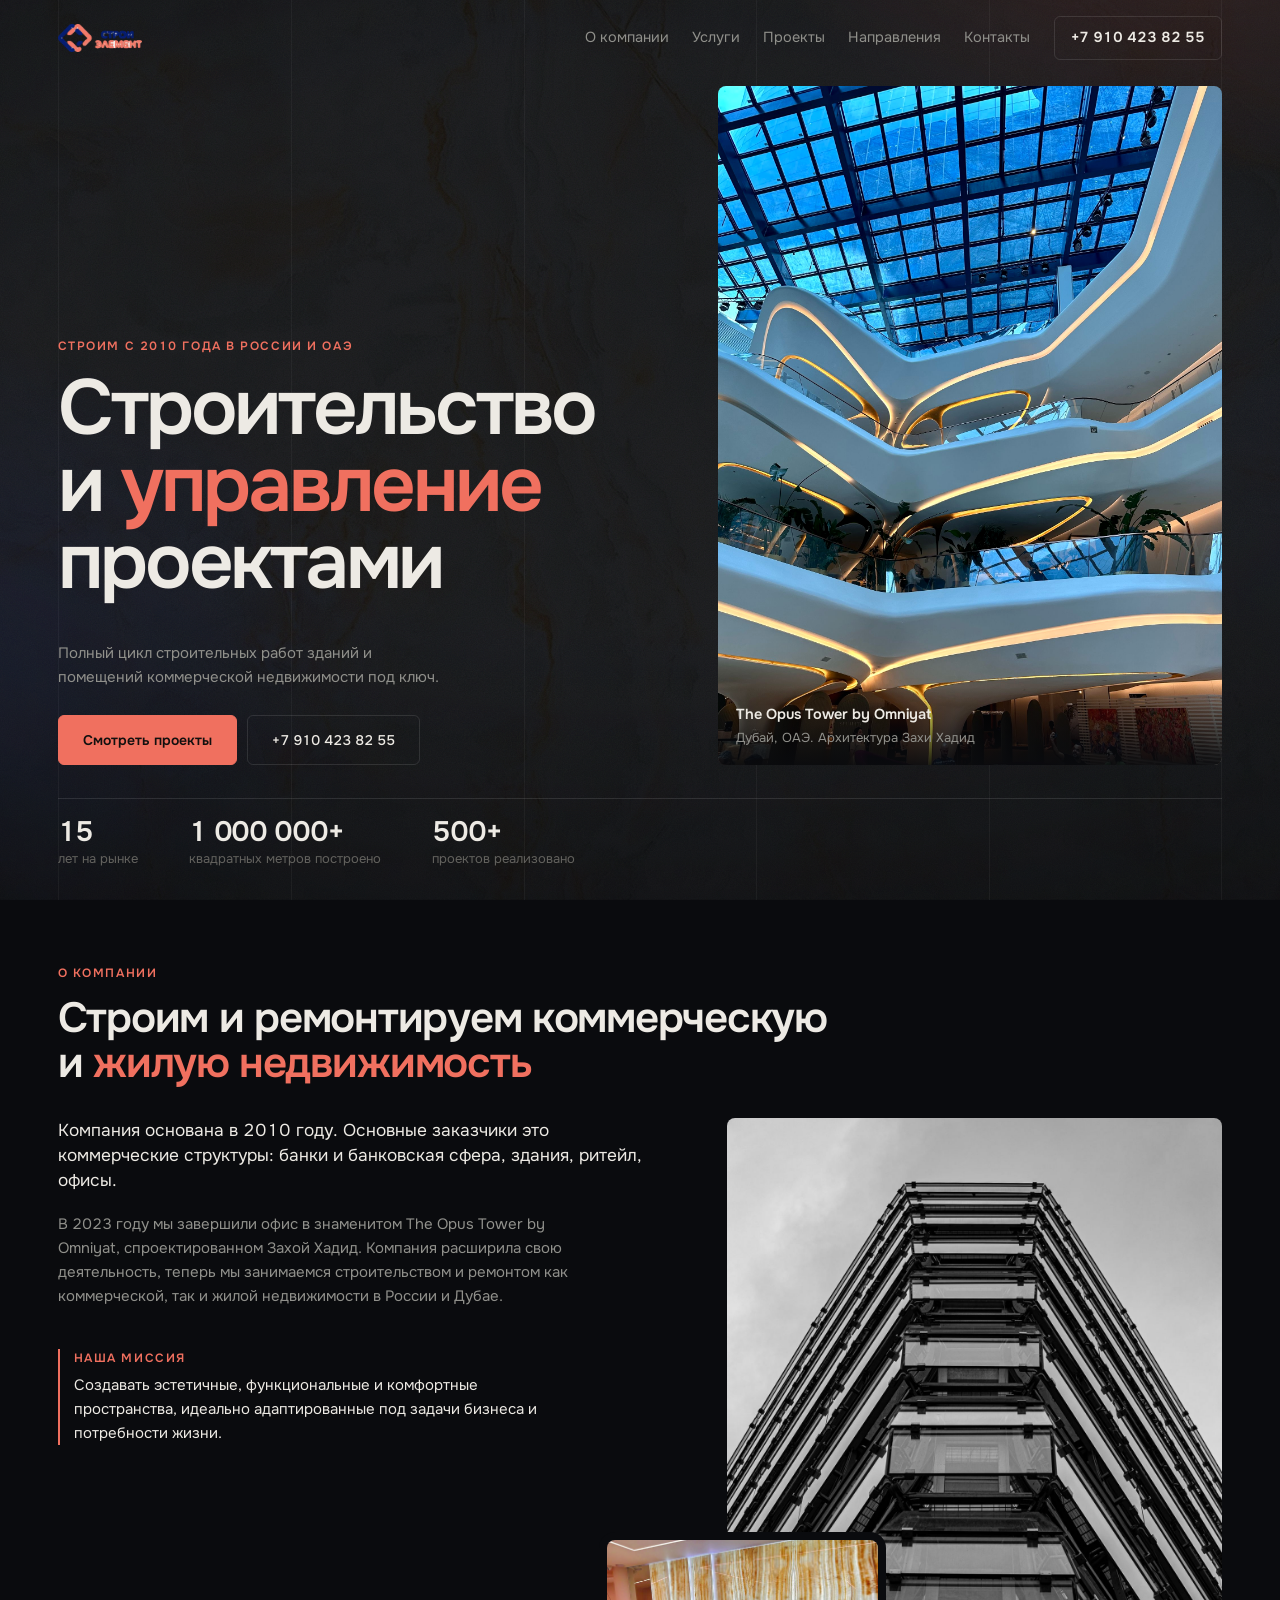
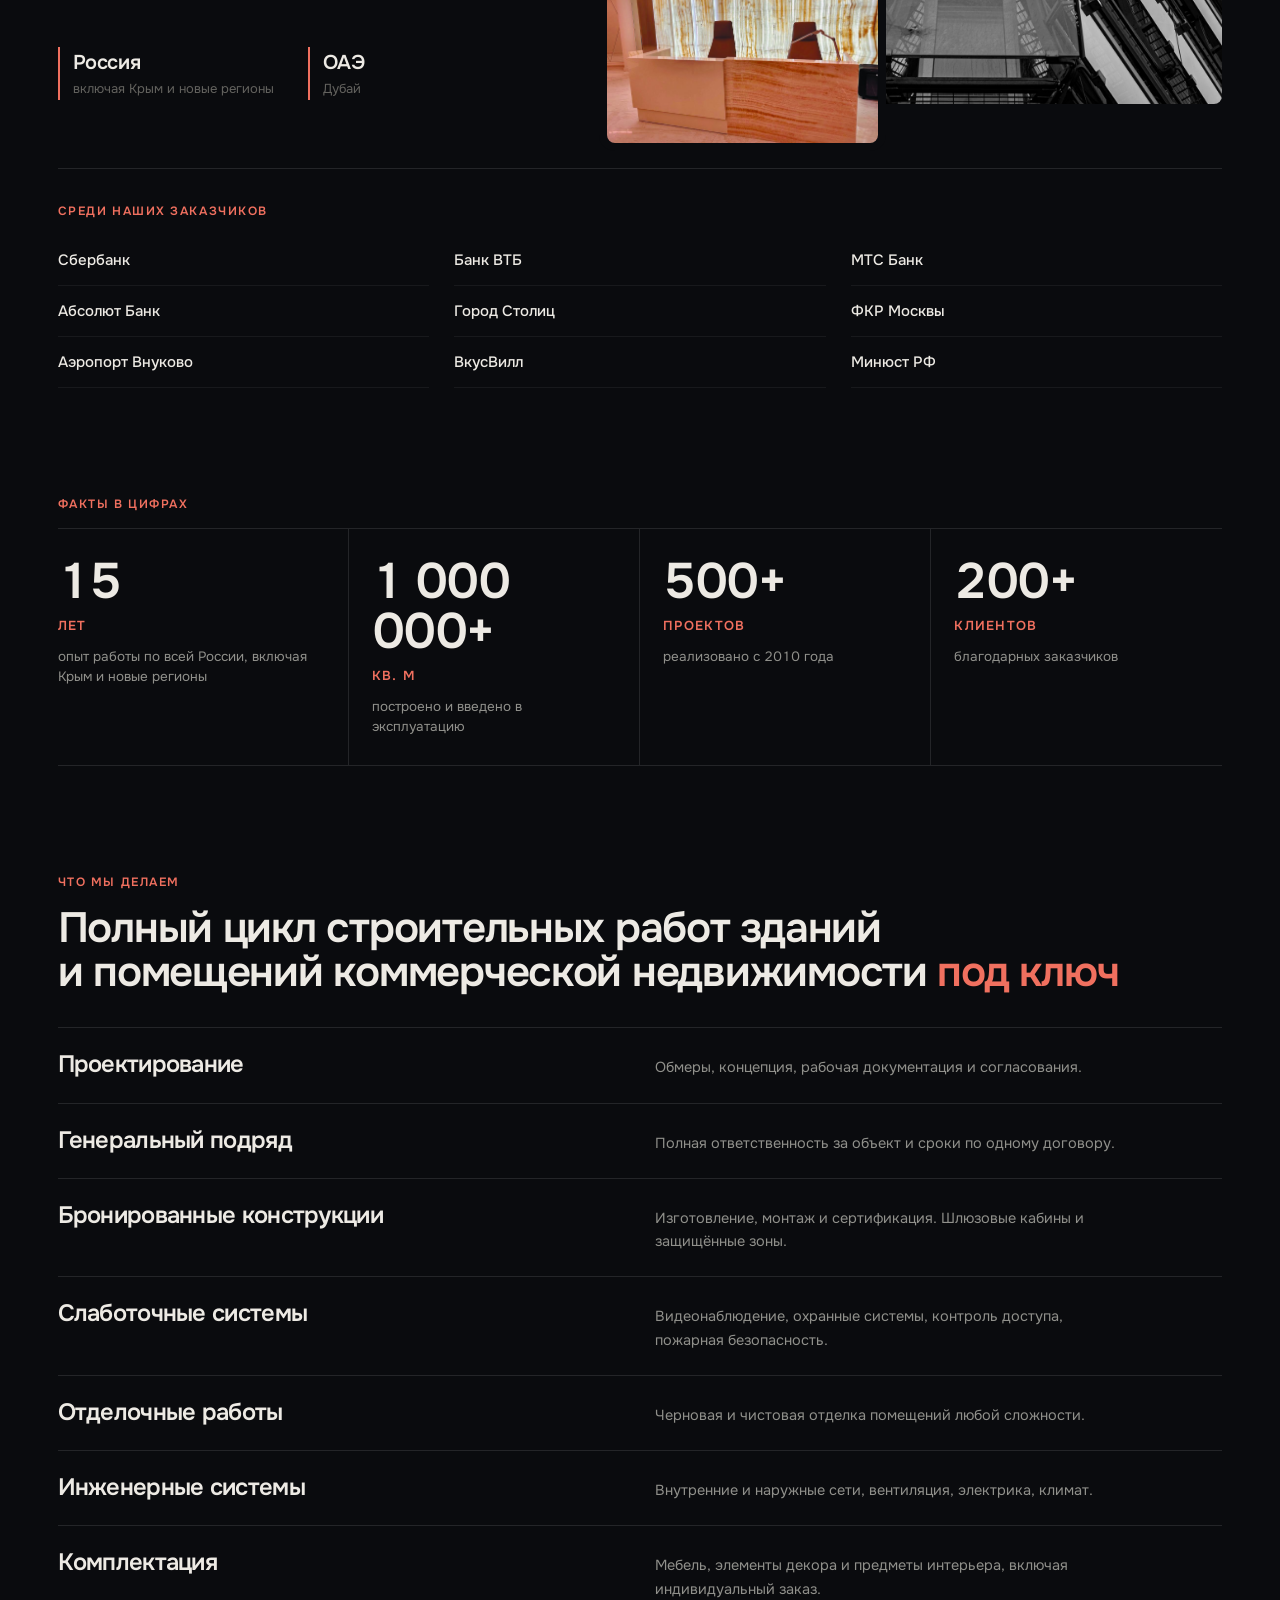
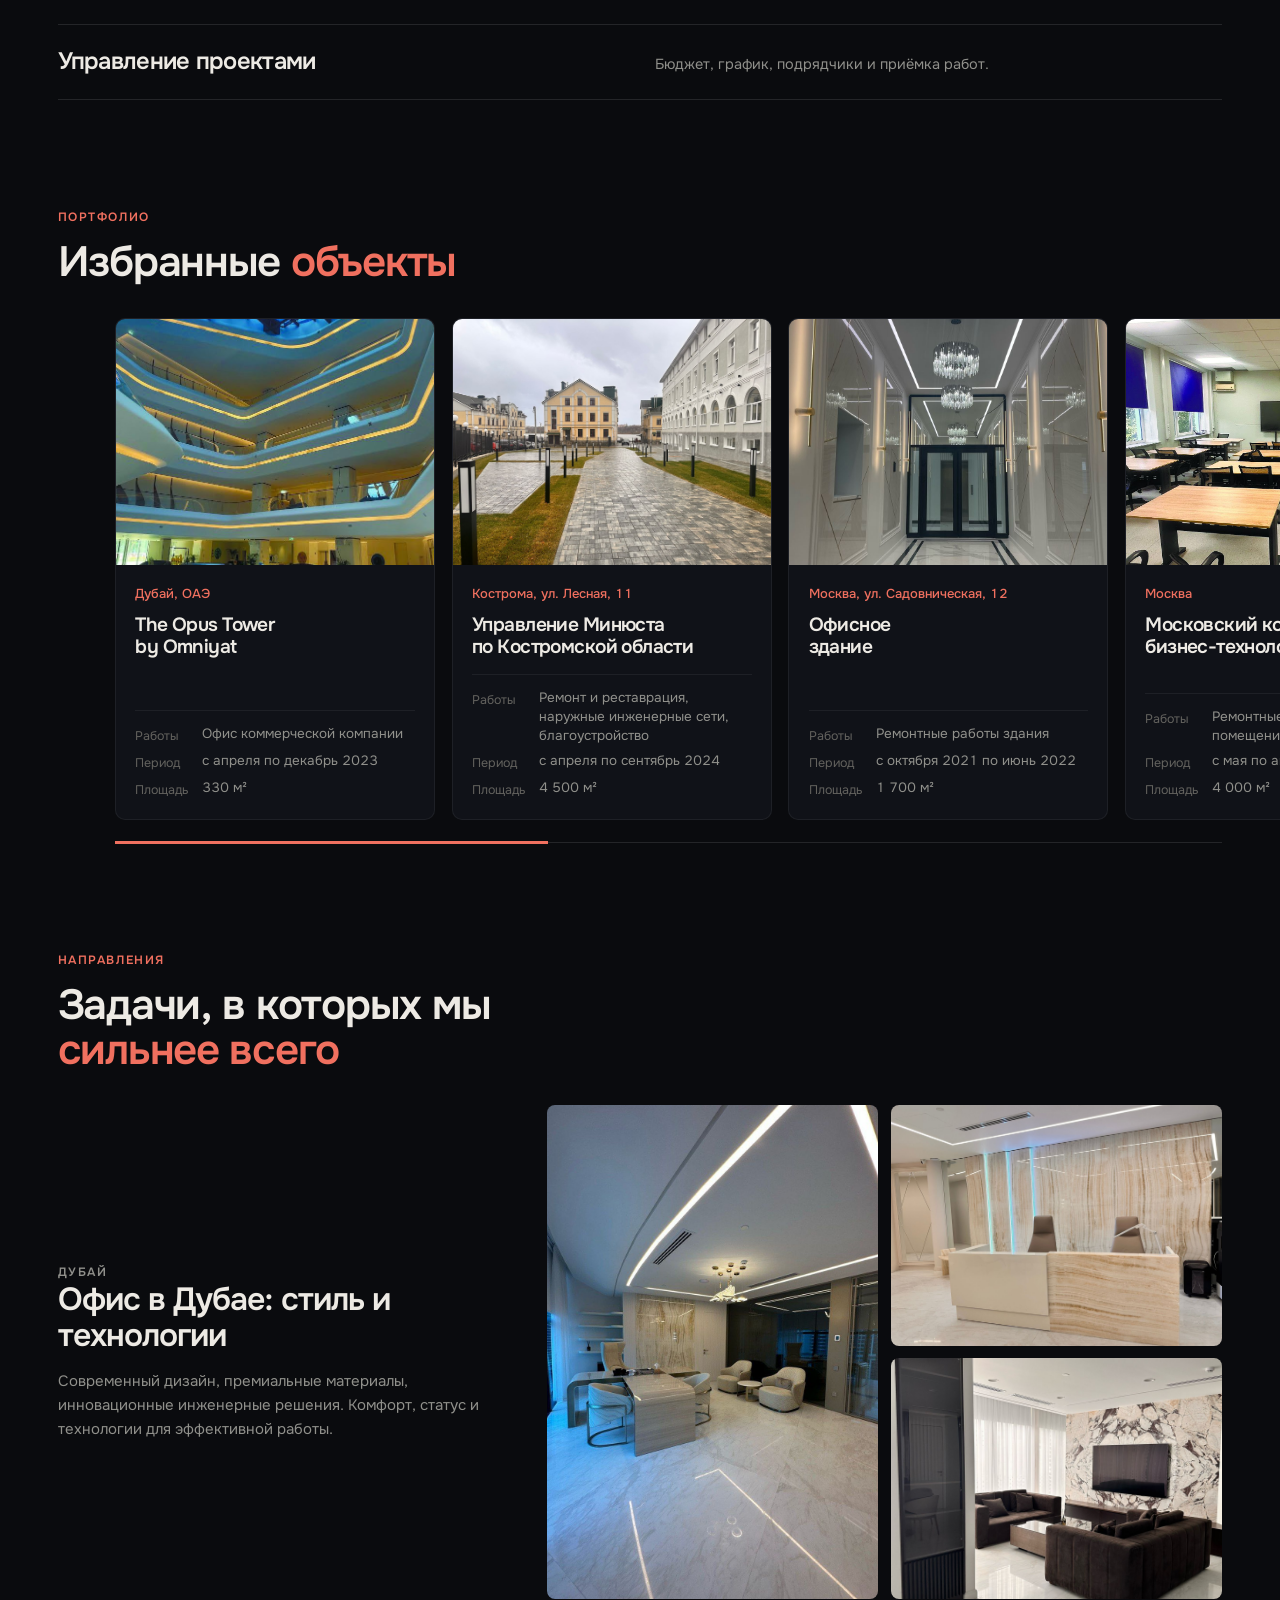
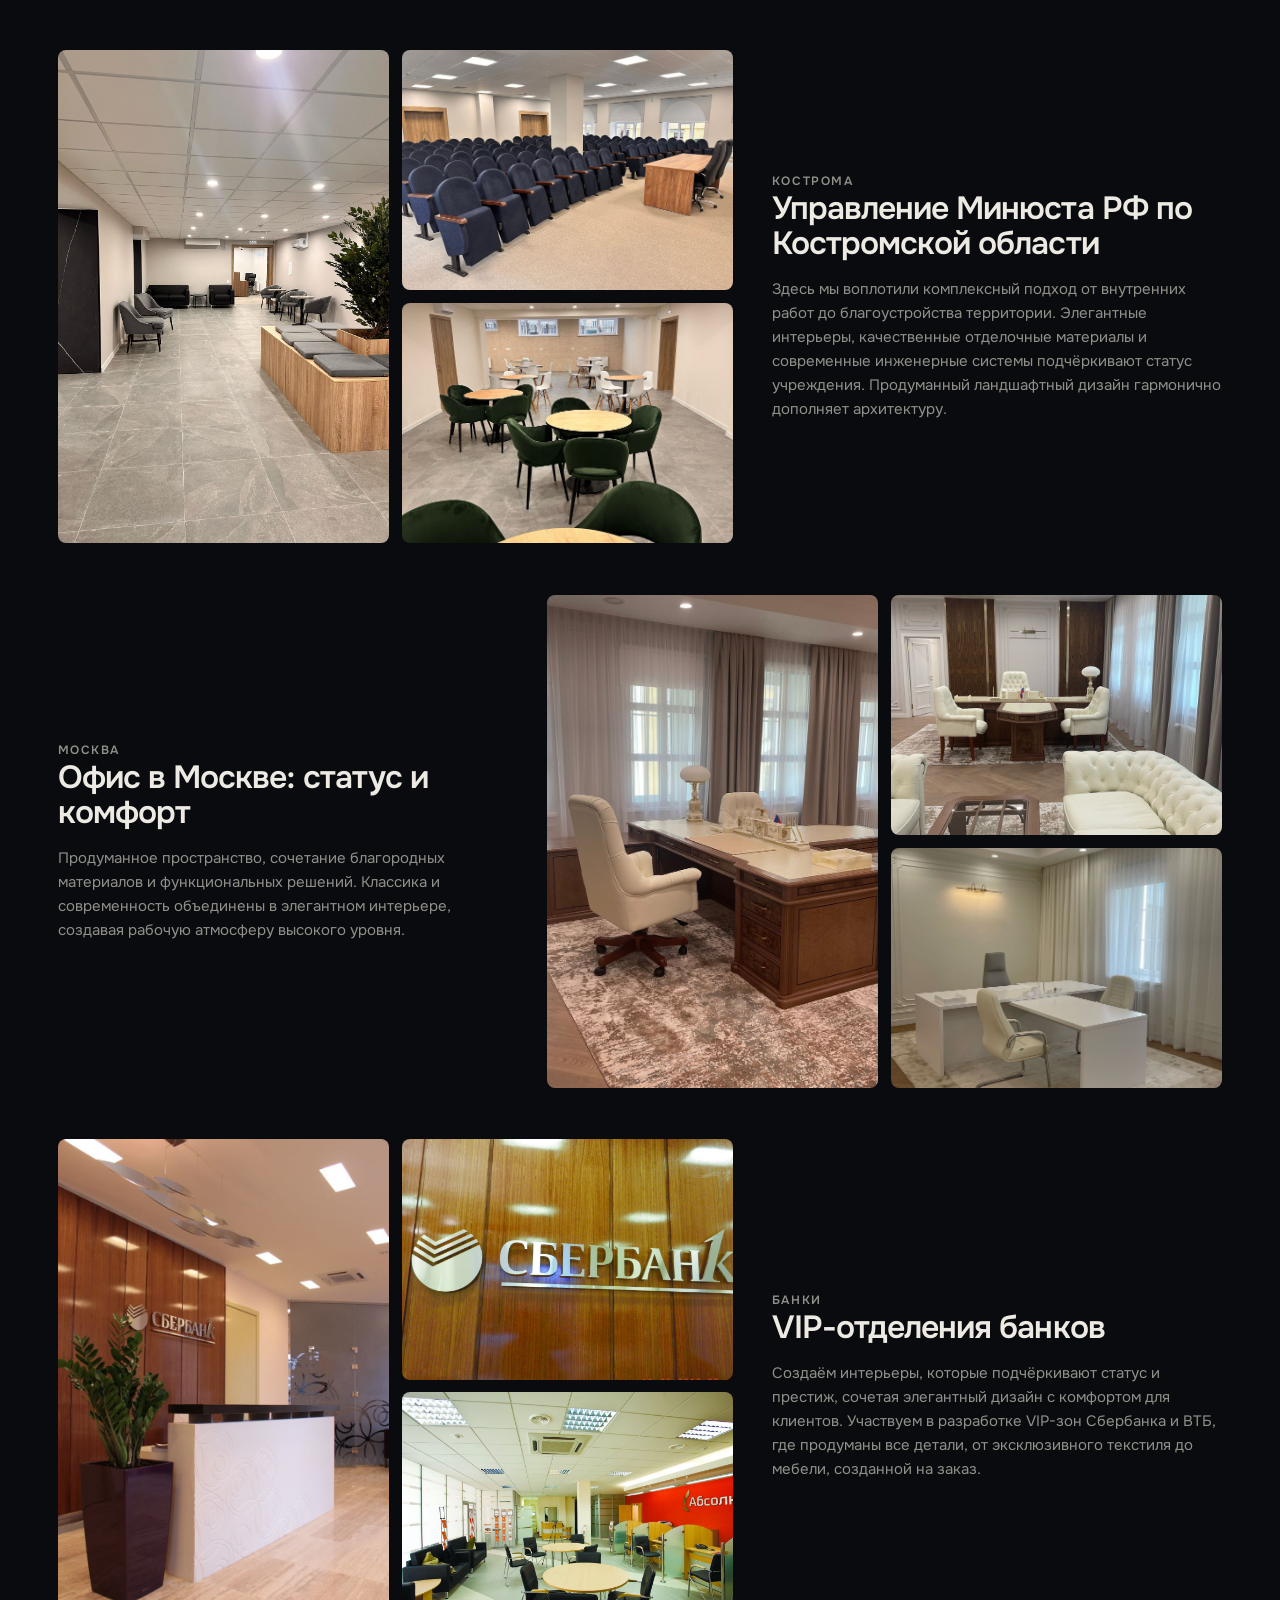
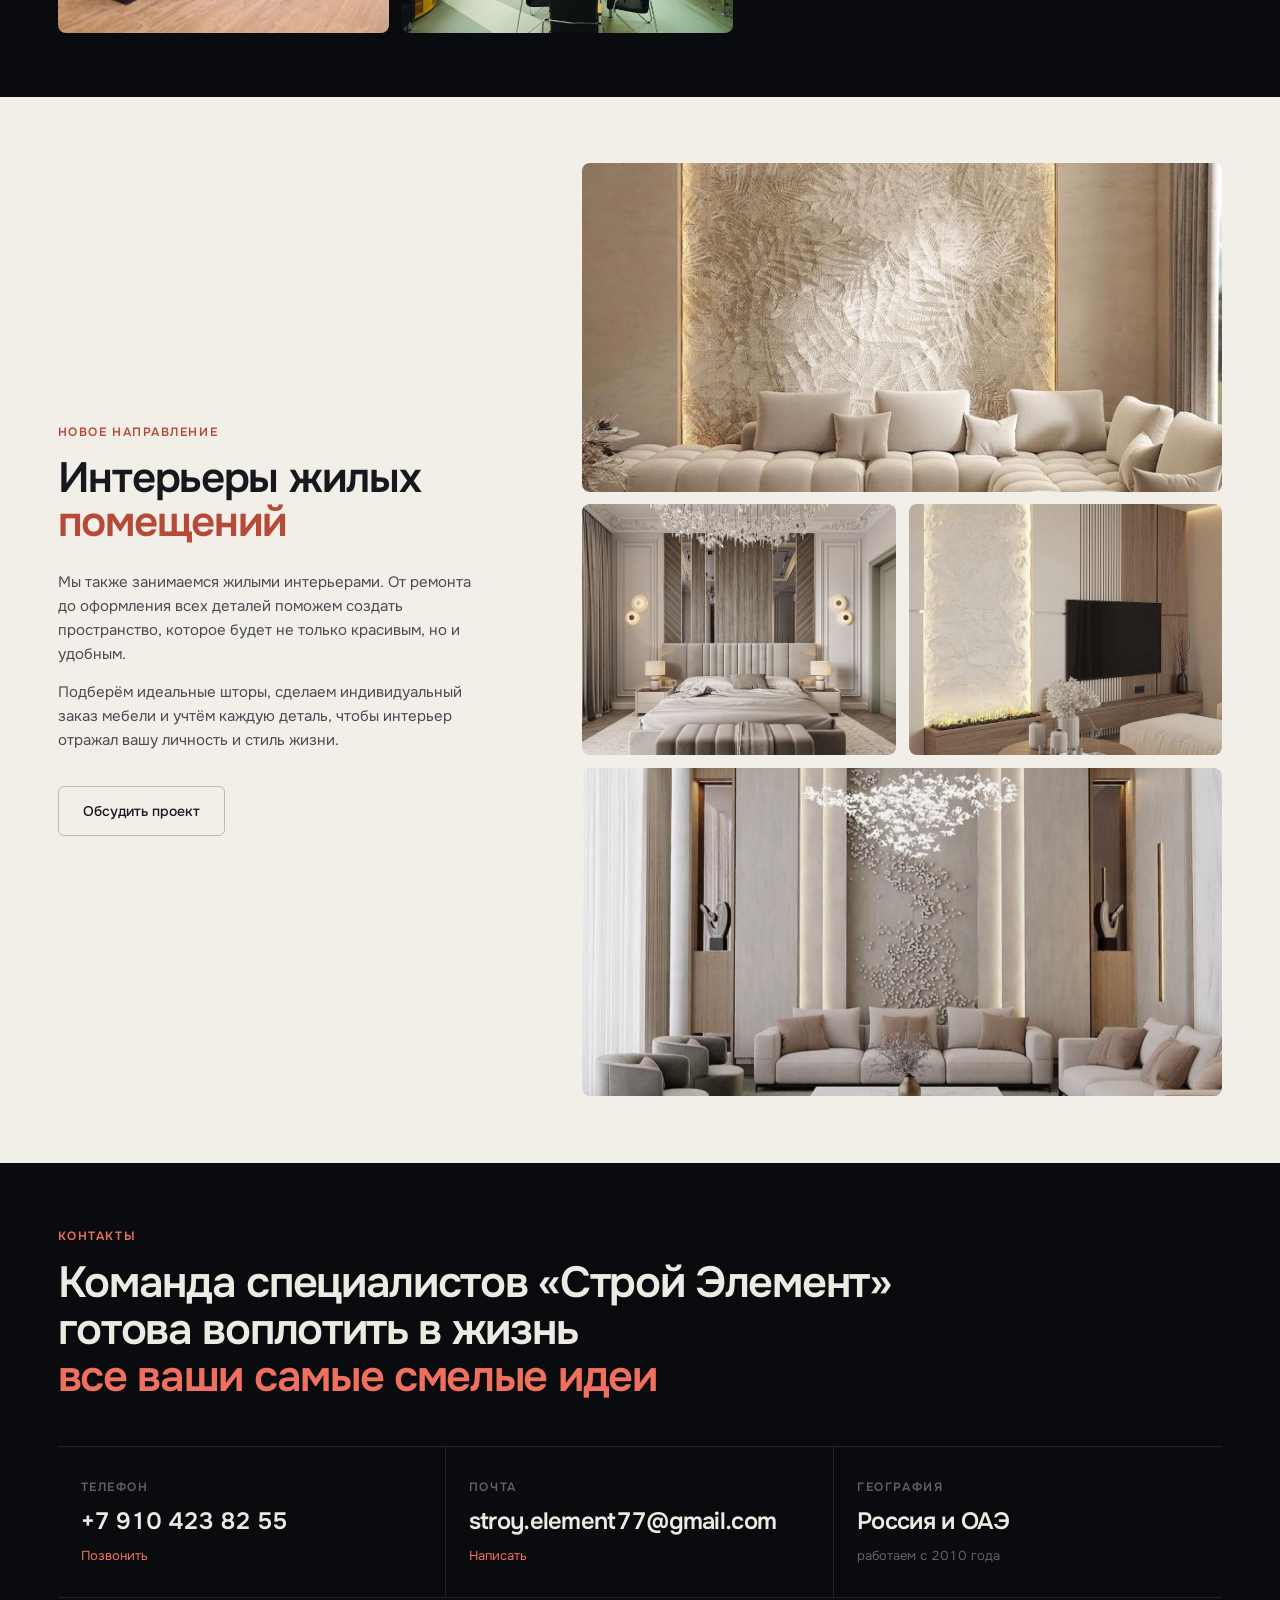
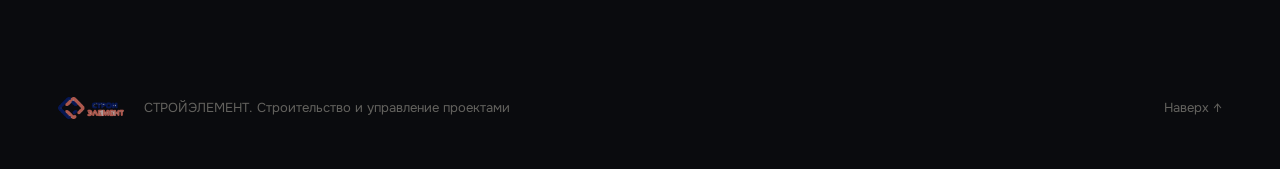
==== index.html @ 6cf8876c "Лендинг СТРОЙЭЛЕМЕНТ Статический одностраничный сайт по материалам заказчика: полный цикл строительн" ====
<!DOCTYPE html>
<html lang="ru">
<head>
<meta charset="utf-8">
<meta name="viewport" content="width=device-width, initial-scale=1">
<title>СТРОЙЭЛЕМЕНТ. Строительство и управление проектами</title>
<meta name="description" content="СТРОЙЭЛЕМЕНТ: полный цикл строительных работ коммерческой недвижимости под ключ с 2010 года. Ремонт и интерьеры жилых помещений. Россия и ОАЭ.">
<meta name="theme-color" content="#0A0B0E">
<meta property="og:title" content="СТРОЙЭЛЕМЕНТ. Строительство и управление проектами">
<meta property="og:description" content="Полный цикл строительных работ под ключ. 15 лет, 500+ проектов, Россия и ОАЭ.">
<meta property="og:image" content="assets/img/hero-opus.jpg">
<meta property="og:type" content="website">
<link rel="icon" href="assets/img/logo.png">
<link rel="preconnect" href="https://fonts.googleapis.com">
<link rel="preconnect" href="https://fonts.gstatic.com" crossorigin>
<link href="https://fonts.googleapis.com/css2?family=Onest:wght@300;400;500;600;700&display=swap" rel="stylesheet">
<link rel="stylesheet" href="assets/css/style.css">
</head>
<body>

<!-- ========== ЖИВОЙ ФОН ==========
     Четыре слоя: тёплое свечение, текстура оникса из материалов компании,
     зерно и виньетка. Всё регулируется в :root, блок .bg в style.css -->
<div class="bg" aria-hidden="true">
  <span class="bg__glow"></span>
  <span class="bg__stone"></span>
  <span class="bg__cursor"></span>
  <span class="bg__grain"></span>
  <span class="bg__vignette"></span>
</div>

<div class="blueprint" aria-hidden="true"><span></span><span></span><span></span><span></span><span></span></div>

<!-- ========== ШАПКА ========== -->
<header class="hdr" id="hdr">
  <a class="hdr__logo" href="#top" aria-label="СТРОЙЭЛЕМЕНТ, на главную">
    <img src="assets/img/logo.png" alt="СТРОЙЭЛЕМЕНТ">
  </a>
  <nav class="hdr__nav" id="nav">
    <a href="#about">О компании</a>
    <a href="#services">Услуги</a>
    <a href="#projects">Проекты</a>
    <a href="#focus">Направления</a>
    <a href="#contacts">Контакты</a>
    <a class="nav-tel" href="tel:+79104238255">+7 910 423 82 55</a>
  </nav>
  <a class="hdr__tel" href="tel:+79104238255">+7 910 423 82 55</a>
  <button class="burger" id="burger" aria-label="Меню" aria-expanded="false"><i></i><i></i></button>
</header>

<main id="top">

<!-- ========== ПЕРВЫЙ ЭКРАН ========== -->
<section class="hero" id="hero">
  <div class="hero__grid">
    <div class="hero__text">
      <p class="tag reveal">Строим с 2010 года в России и ОАЭ</p>
      <h1 class="reveal">Строительство<br>и <span class="accent">управление</span><br>проектами</h1>
      <p class="hero__lead reveal">Полный цикл строительных работ зданий и помещений коммерческой недвижимости под ключ.</p>
      <div class="hero__act reveal">
        <a class="btn btn--solid" href="#projects">Смотреть проекты</a>
        <a class="btn" href="tel:+79104238255">+7 910 423 82 55</a>
      </div>
    </div>

    <figure class="hero__shot reveal">
      <img src="assets/img/hero-opus.jpg" alt="Атриум The Opus Tower by Omniyat, Дубай" fetchpriority="high">
      <figcaption><b>The Opus Tower by Omniyat</b><i>Дубай, ОАЭ. Архитектура Захи Хадид</i></figcaption>
    </figure>
  </div>

  <div class="hero__meta">
    <div><b>15</b><span>лет на рынке</span></div>
    <div><b>1 000 000+</b><span>квадратных метров построено</span></div>
    <div><b>500+</b><span>проектов реализовано</span></div>
  </div>
</section>

<!-- ========== О КОМПАНИИ ========== -->
<section class="sect about" id="about">
  <div class="sect__head">
    <p class="tag">О компании</p>
    <h2 class="h2">Строим и ремонтируем коммерческую<br>и <span class="accent">жилую недвижимость</span></h2>
  </div>

  <div class="about__body">
    <div class="about__txt">
      <p class="lead reveal">Компания основана в 2010 году. Основные заказчики это коммерческие структуры: банки и банковская сфера, здания, ритейл, офисы.</p>
      <p class="reveal">В 2023 году мы завершили офис в знаменитом The Opus Tower by Omniyat, спроектированном Захой Хадид. Компания расширила свою деятельность, теперь мы занимаемся строительством и ремонтом как коммерческой, так и жилой недвижимости в России и Дубае.</p>

      <p class="mission reveal"><span>Наша миссия</span>Создавать эстетичные, функциональные и комфортные пространства, идеально адаптированные под задачи бизнеса и потребности жизни.</p>

      <ul class="about__pins reveal">
        <li><b>Россия</b><span>включая Крым и новые регионы</span></li>
        <li><b>ОАЭ</b><span>Дубай</span></li>
      </ul>
    </div>

    <div class="about__media">
      <figure class="reveal"><img src="assets/img/opus-tower.jpg" alt="The Opus Tower, Дубай" loading="lazy"></figure>
      <figure class="about__off reveal"><img src="assets/img/dubai-onyx.jpg" alt="Ресепшн из оникса, офис в Дубае" loading="lazy"></figure>
    </div>
  </div>

  <div class="clients reveal">
    <p class="tag">Среди наших заказчиков</p>
    <ul>
      <li>Сбербанк</li>
      <li>Банк ВТБ</li>
      <li>МТС Банк</li>
      <li>Абсолют Банк</li>
      <li>Город Столиц</li>
      <li>ФКР Москвы</li>
      <li>Аэропорт Внуково</li>
      <li>ВкусВилл</li>
      <li>Минюст РФ</li>
    </ul>
  </div>
</section>

<!-- ========== ЦИФРЫ ========== -->
<section class="sect figures" id="figures">
  <p class="tag">Факты в цифрах</p>
  <div class="figures__grid">
    <div class="fig reveal"><b>15</b><i>лет</i><span>опыт работы по всей России, включая Крым и новые регионы</span></div>
    <div class="fig reveal"><b>1 000 000+</b><i>кв. м</i><span>построено и введено в эксплуатацию</span></div>
    <div class="fig reveal"><b>500+</b><i>проектов</i><span>реализовано с 2010 года</span></div>
    <div class="fig reveal"><b>200+</b><i>клиентов</i><span>благодарных заказчиков</span></div>
  </div>
</section>

<!-- ========== УСЛУГИ ========== -->
<section class="sect services" id="services">
  <div class="sect__head">
    <p class="tag">Что мы делаем</p>
    <h2 class="h2">Полный цикл строительных работ зданий<br>и помещений коммерческой недвижимости <span class="accent">под ключ</span></h2>
  </div>

  <ul class="srv" id="srv">
    <li class="srv__i reveal" data-img="assets/img/kostroma-raw.jpg">
      <h3>Проектирование</h3><p>Обмеры, концепция, рабочая документация и согласования.</p>
    </li>
    <li class="srv__i reveal" data-img="assets/img/kostroma-yard.jpg">
      <h3>Генеральный подряд</h3><p>Полная ответственность за объект и сроки по одному договору.</p>
    </li>
    <li class="srv__i reveal" data-img="assets/img/gates.jpg">
      <h3>Бронированные конструкции</h3><p>Изготовление, монтаж и сертификация. Шлюзовые кабины и защищённые зоны.</p>
    </li>
    <li class="srv__i reveal" data-img="assets/img/bank-branch.jpg">
      <h3>Слаботочные системы</h3><p>Видеонаблюдение, охранные системы, контроль доступа, пожарная безопасность.</p>
    </li>
    <li class="srv__i reveal" data-img="assets/img/moscow-corridor.jpg">
      <h3>Отделочные работы</h3><p>Черновая и чистовая отделка помещений любой сложности.</p>
    </li>
    <li class="srv__i reveal" data-img="assets/img/dubai-window.jpg">
      <h3>Инженерные системы</h3><p>Внутренние и наружные сети, вентиляция, электрика, климат.</p>
    </li>
    <li class="srv__i reveal" data-img="assets/img/moscow-lounge.jpg">
      <h3>Комплектация</h3><p>Мебель, элементы декора и предметы интерьера, включая индивидуальный заказ.</p>
    </li>
    <li class="srv__i reveal" data-img="assets/img/dubai-meeting.jpg">
      <h3>Управление проектами</h3><p>Бюджет, график, подрядчики и приёмка работ.</p>
    </li>
  </ul>
  <div class="srv__peek" id="srvPeek" aria-hidden="true"><img src="assets/img/dubai-lobby.jpg" alt=""></div>
</section>

<!-- ========== ПРОЕКТЫ ========== -->
<section class="sect projects" id="projects">
  <div class="sect__head projects__head">
    <div>
      <p class="tag">Портфолио</p>
      <h2 class="h2">Избранные <span class="accent">объекты</span></h2>
    </div>
  </div>

  <div class="railx" id="railx">
    <div class="railx__track">

      <article class="card">
        <div class="card__img"><img src="assets/img/dubai-atrium.jpg" alt="Офис в The Opus Tower, Дубай" loading="lazy"></div>
        <div class="card__body">
          <p class="card__place">Дубай, ОАЭ</p>
          <h3>The Opus Tower<br>by Omniyat</h3>
          <dl><dt>Работы</dt><dd>Офис коммерческой компании</dd><dt>Период</dt><dd>с апреля по декабрь 2023</dd><dt>Площадь</dt><dd>330 м²</dd></dl>
        </div>
      </article>

      <article class="card">
        <div class="card__img"><img src="assets/img/kostroma-yard.jpg" alt="Административное здание в Костроме" loading="lazy"></div>
        <div class="card__body">
          <p class="card__place">Кострома, ул. Лесная, 11</p>
          <h3>Управление Минюста<br>по Костромской области</h3>
          <dl><dt>Работы</dt><dd>Ремонт и реставрация, наружные инженерные сети, благоустройство</dd><dt>Период</dt><dd>с апреля по сентябрь 2024</dd><dt>Площадь</dt><dd>4 500 м²</dd></dl>
        </div>
      </article>

      <article class="card">
        <div class="card__img"><img src="assets/img/moscow-corridor.jpg" alt="Офисное здание на Садовнической, Москва" loading="lazy"></div>
        <div class="card__body">
          <p class="card__place">Москва, ул. Садовническая, 12</p>
          <h3>Офисное<br>здание</h3>
          <dl><dt>Работы</dt><dd>Ремонтные работы здания</dd><dt>Период</dt><dd>с октября 2021 по июнь 2022</dd><dt>Площадь</dt><dd>1 700 м²</dd></dl>
        </div>
      </article>

      <article class="card">
        <div class="card__img"><img src="assets/img/college-class.jpg" alt="Московский колледж бизнес-технологий" loading="lazy"></div>
        <div class="card__body">
          <p class="card__place">Москва</p>
          <h3>Московский колледж<br>бизнес-технологий</h3>
          <dl><dt>Работы</dt><dd>Ремонтные работы в помещениях</dd><dt>Период</dt><dd>с мая по август 2025</dd><dt>Площадь</dt><dd>4 000 м²</dd></dl>
        </div>
      </article>

      <article class="card">
        <div class="card__img"><img src="assets/img/bank-makeevka.jpg" alt="Отделение Сбербизнес после переформатирования, Макеевка" loading="lazy"></div>
        <div class="card__body">
          <p class="card__place">ДНР, Макеевка</p>
          <h3>Отделение<br>Сбербизнес</h3>
          <dl><dt>Работы</dt><dd>Переформатирование отделения</dd><dt>Период</dt><dd>с декабря 2024 по январь 2025</dd><dt>Адрес</dt><dd>ул. 250-летия Донбасса, 5Г</dd></dl>
        </div>
      </article>

      <article class="card">
        <div class="card__img"><img src="assets/img/admin-office.jpg" alt="Административное здание" loading="lazy"></div>
        <div class="card__body">
          <p class="card__place">Россия</p>
          <h3>Административное<br>здание</h3>
          <dl><dt>Работы</dt><dd>Ремонтные работы в помещениях</dd><dt>Период</dt><dd>май 2025</dd><dt>Площадь</dt><dd>350 м²</dd></dl>
        </div>
      </article>

      <article class="card">
        <div class="card__img"><img src="assets/img/bank-sochi.jpg" alt="VIP-отделение Сбербанка в Сочи" loading="lazy"></div>
        <div class="card__body">
          <p class="card__place">Сочи</p>
          <h3>Сбербанк,<br>вип-отделение</h3>
          <dl><dt>Работы</dt><dd>Реконструкция здания под размещение вип-отделения</dd><dt>Период</dt><dd>2012 год</dd></dl>
        </div>
      </article>

      <article class="card">
        <div class="card__img"><img src="assets/img/gates.jpg" alt="Шлюзовые кабины" loading="lazy"></div>
        <div class="card__body">
          <p class="card__place">Россия</p>
          <h3>Шлюзовые<br>кабины</h3>
          <dl><dt>Работы</dt><dd>Поставка и установка</dd><dt>Период</dt><dd>2017 год</dd></dl>
        </div>
      </article>

      <article class="card">
        <div class="card__img"><img src="assets/img/bank-absolut.jpg" alt="Отделение Абсолют Банка" loading="lazy"></div>
        <div class="card__body">
          <p class="card__place">Россия</p>
          <h3>Абсолют<br>Банк</h3>
          <dl><dt>Работы</dt><dd>Ремонтные работы в отделении</dd><dt>Период</dt><dd>2008 год</dd></dl>
        </div>
      </article>

    </div>
  </div>
  <div class="railx__bar"><i id="railBar"></i></div>
</section>

<!-- ========== НАПРАВЛЕНИЯ ========== -->
<section class="sect focus" id="focus">
  <div class="sect__head">
    <p class="tag">Направления</p>
    <h2 class="h2">Задачи, в которых мы<br><span class="accent">сильнее всего</span></h2>
  </div>

  <div class="focus__list">

    <article class="fc reveal">
      <div class="fc__txt">
        <p class="tag">Дубай</p>
        <h3>Офис в Дубае: стиль и технологии</h3>
        <p>Современный дизайн, премиальные материалы, инновационные инженерные решения. Комфорт, статус и технологии для эффективной работы.</p>
      </div>
      <div class="fc__gal">
        <figure class="a"><img src="assets/img/dubai-lobby.jpg" alt="Лобби офиса в Дубае" loading="lazy"></figure>
        <figure class="b"><img src="assets/img/dubai-reception.jpg" alt="Ресепшн офиса в Дубае" loading="lazy"></figure>
        <figure class="c"><img src="assets/img/dubai-lounge.jpg" alt="Лаунж-зона офиса в Дубае" loading="lazy"></figure>
      </div>
    </article>

    <article class="fc fc--flip reveal">
      <div class="fc__txt">
        <p class="tag">Кострома</p>
        <h3>Управление Минюста РФ по Костромской области</h3>
        <p>Здесь мы воплотили комплексный подход от внутренних работ до благоустройства территории. Элегантные интерьеры, качественные отделочные материалы и современные инженерные системы подчёркивают статус учреждения. Продуманный ландшафтный дизайн гармонично дополняет архитектуру.</p>
      </div>
      <div class="fc__gal">
        <figure class="a"><img src="assets/img/kostroma-lobby.jpg" alt="Холл административного здания" loading="lazy"></figure>
        <figure class="b"><img src="assets/img/kostroma-hall.jpg" alt="Актовый зал" loading="lazy"></figure>
        <figure class="c"><img src="assets/img/kostroma-cafe.jpg" alt="Зона отдыха" loading="lazy"></figure>
      </div>
    </article>

    <article class="fc reveal">
      <div class="fc__txt">
        <p class="tag">Москва</p>
        <h3>Офис в Москве: статус и комфорт</h3>
        <p>Продуманное пространство, сочетание благородных материалов и функциональных решений. Классика и современность объединены в элегантном интерьере, создавая рабочую атмосферу высокого уровня.</p>
      </div>
      <div class="fc__gal">
        <figure class="a"><img src="assets/img/moscow-cabinet.jpg" alt="Кабинет руководителя" loading="lazy"></figure>
        <figure class="b"><img src="assets/img/moscow-classic.jpg" alt="Переговорная в классическом стиле" loading="lazy"></figure>
        <figure class="c"><img src="assets/img/moscow-white.jpg" alt="Светлый кабинет" loading="lazy"></figure>
      </div>
    </article>

    <article class="fc fc--flip reveal">
      <div class="fc__txt">
        <p class="tag">Банки</p>
        <h3>VIP-отделения банков</h3>
        <p>Создаём интерьеры, которые подчёркивают статус и престиж, сочетая элегантный дизайн с комфортом для клиентов. Участвуем в разработке VIP-зон Сбербанка и ВТБ, где продуманы все детали, от эксклюзивного текстиля до мебели, созданной на заказ.</p>
      </div>
      <div class="fc__gal">
        <figure class="a"><img src="assets/img/bank-sber-desk.jpg" alt="Ресепшн отделения Сбербанка" loading="lazy"></figure>
        <figure class="b"><img src="assets/img/bank-sber-sign.jpg" alt="Вывеска Сбербанка в интерьере" loading="lazy"></figure>
        <figure class="c"><img src="assets/img/bank-absolut2.jpg" alt="Клиентская зона Абсолют Банка" loading="lazy"></figure>
      </div>
    </article>

  </div>
</section>

<!-- ========== ЖИЛЫЕ ИНТЕРЬЕРЫ ========== -->
<section class="living" id="living">
  <div class="living__in">
    <div class="living__txt">
      <p class="tag">Новое направление</p>
      <h2 class="h2">Интерьеры жилых <span class="accent">помещений</span></h2>
      <p>Мы также занимаемся жилыми интерьерами. От ремонта до оформления всех деталей поможем создать пространство, которое будет не только красивым, но и удобным.</p>
      <p>Подберём идеальные шторы, сделаем индивидуальный заказ мебели и учтём каждую деталь, чтобы интерьер отражал вашу личность и стиль жизни.</p>
      <a class="btn btn--dark" href="#contacts">Обсудить проект</a>
    </div>
    <div class="living__gal">
      <figure><img src="assets/img/home-living.jpg" alt="Гостиная" loading="lazy"></figure>
      <figure><img src="assets/img/home-bedroom.jpg" alt="Спальня" loading="lazy"></figure>
      <figure><img src="assets/img/home-tv.jpg" alt="Зона отдыха" loading="lazy"></figure>
      <figure><img src="assets/img/home-hall.jpg" alt="Холл квартиры" loading="lazy"></figure>
    </div>
  </div>
</section>

<!-- ========== КОНТАКТЫ ========== -->
<section class="sect contacts" id="contacts">
  <p class="tag">Контакты</p>
  <h2 class="cta">Команда специалистов «Строй Элемент»<br>готова воплотить в жизнь<br><span class="accent">все ваши самые смелые идеи</span></h2>

  <div class="contacts__grid">
    <a class="cnt" href="tel:+79104238255">
      <span class="cnt__k">Телефон</span>
      <span class="cnt__v">+7 910 423 82 55</span>
      <span class="cnt__a">Позвонить</span>
    </a>
    <a class="cnt" href="mailto:stroy.element77@gmail.com">
      <span class="cnt__k">Почта</span>
      <span class="cnt__v">stroy.element77@gmail.com</span>
      <span class="cnt__a">Написать</span>
    </a>
    <div class="cnt cnt--static">
      <span class="cnt__k">География</span>
      <span class="cnt__v">Россия и ОАЭ</span>
      <span class="cnt__a">работаем с 2010 года</span>
    </div>
  </div>
</section>

</main>

<footer class="ftr">
  <img class="ftr__logo" src="assets/img/logo.png" alt="СТРОЙЭЛЕМЕНТ">
  <p>СТРОЙЭЛЕМЕНТ. Строительство и управление проектами</p>
  <a href="#top">Наверх ↑</a>
</footer>

<script src="assets/js/main.js"></script>
</body>
</html>
---- assets/css/style.css ----
/* ============================================================
   СТРОЙЭЛЕМЕНТ — лендинг
   Один шрифт (Onest), плотный вертикальный ритм.
   ============================================================ */

:root{
  --ink:        #0A0B0E;
  --ink-2:      #101218;
  --paper:      #F2EFE9;
  --txt:        #EDEAE4;
  --txt-dim:    #90908B;
  --txt-dim-2:  #63625E;
  --coral:      #F0705F;
  --line:       rgba(255,255,255,.11);
  --line-soft:  rgba(255,255,255,.06);

  --f: "Onest", "Segoe UI", system-ui, -apple-system, sans-serif;

  --pad: clamp(18px, 4.5vw, 76px);
  --ease: cubic-bezier(.22,.61,.36,1);

  /* живой фон: три ручки громкости */
  --bg-glow:   .34;  /* тёплые световые пятна */
  --bg-stone:  .07;  /* текстура оникса */
  --bg-grain:  .05;  /* зерно */
  --bg-cursor: .5;   /* подсветка за курсором, 0 отключает */
}

*,*::before,*::after{ box-sizing:border-box; }

html{ scroll-behavior:smooth; -webkit-text-size-adjust:100%; }

/* переход по якорю не должен прятать заголовок под фиксированной шапкой */
section[id], main[id]{ scroll-margin-top:86px; }

body{
  margin:0;
  background:var(--ink);
  color:var(--txt);
  font-family:var(--f);
  font-size:clamp(15px,1vw,16.5px);
  line-height:1.6;
  font-weight:400;
  font-variant-numeric:tabular-nums;
  overflow-x:hidden;
  -webkit-font-smoothing:antialiased;
}

img{ display:block; max-width:100%; }
a{ color:inherit; text-decoration:none; }
h1,h2,h3{ margin:0; font-weight:600; letter-spacing:-.03em; }
p{ margin:0 0 .95em; }
ul,ol,dl,dd{ margin:0; padding:0; list-style:none; }

::selection{ background:var(--coral); color:#0A0B0E; }

/* ---------- Атомы ---------- */

.tag{
  font-size:12px;
  font-weight:600;
  letter-spacing:.13em;
  text-transform:uppercase;
  color:var(--coral);
  margin:0 0 1.1em;
}

.accent{ color:var(--coral); }

.h2{
  font-size:clamp(25px,3.3vw,49px);
  line-height:1.05;
}

.sect{
  position:relative;
  padding:clamp(44px,5vw,76px) var(--pad);
  max-width:1520px;
  margin:0 auto;
}
.sect + .sect{ padding-top:clamp(30px,3.4vw,52px); }
.sect__head{ margin-bottom:clamp(24px,2.6vw,38px); }

.btn{
  display:inline-flex; align-items:center;
  font-size:14px; font-weight:500;
  padding:13px 24px;
  border:1px solid var(--line);
  border-radius:6px;
  transition:border-color .25s var(--ease), background .25s var(--ease), color .25s var(--ease);
}
.btn:hover{ border-color:var(--coral); color:var(--coral); }
.btn--solid{ background:var(--coral); border-color:var(--coral); color:#12100F; font-weight:600; }
.btn--solid:hover{ background:transparent; color:var(--coral); }
.btn--dark{ border-color:rgba(0,0,0,.22); color:#16181D; margin-top:20px; }
.btn--dark:hover{ background:#16181D; border-color:#16181D; color:var(--paper); }

/* ---------- Живой фон ---------- */

.bg{
  position:fixed; inset:0; z-index:0;
  pointer-events:none; overflow:hidden;
}
.bg span{ position:absolute; display:block; }

/* Тёплое свечение: медленно дышащие пятна в фирменных цветах */
.bg__glow{
  inset:-25%;
  opacity:var(--bg-glow);
  background:
    radial-gradient(36% 32% at 80% 8%,   rgba(240,112,95,.60), transparent 68%),
    radial-gradient(42% 36% at 8%  66%,  rgba(43,71,200,.46),  transparent 70%),
    radial-gradient(28% 26% at 58% 100%, rgba(240,112,95,.30), transparent 66%),
    radial-gradient(34% 30% at 100% 52%, rgba(43,71,200,.26),  transparent 70%);
  animation:bgDrift 78s var(--ease) infinite alternate;
  will-change:transform;
}
@keyframes bgDrift{
  0%   { transform:translate3d(0,0,0)      scale(1);    }
  35%  { transform:translate3d(-3%,2.5%,0) scale(1.09); }
  70%  { transform:translate3d(2.5%,-2%,0) scale(1.04); }
  100% { transform:translate3d(-1.5%,3%,0) scale(1.12); }
}

/* Оникс из материалов компании: даёт фону фактуру камня, а не заливку */
.bg__stone{
  inset:0;
  background:url("../img/texture-onyx.jpg") center/cover no-repeat;
  opacity:var(--bg-stone);
  mix-blend-mode:soft-light;
  animation:bgStone 120s linear infinite alternate;
  will-change:transform;
}
@keyframes bgStone{
  0%   { transform:scale(1.06) translate3d(0,0,0); }
  100% { transform:scale(1.16) translate3d(-2%,-1.5%,0); }
}

/* Зерно: убирает пластиковую плоскость и полосы на градиентах */
.bg__grain{
  inset:0;
  opacity:var(--bg-grain);
  background-image:url("data:image/svg+xml;utf8,<svg xmlns='http://www.w3.org/2000/svg' width='180' height='180'><filter id='n'><feTurbulence type='fractalNoise' baseFrequency='.85' numOctaves='3' stitchTiles='stitch'/></filter><rect width='180' height='180' filter='url(%23n)'/></svg>");
  background-size:180px 180px;
}

/* Подсветка за курсором: единственный слой, который реагирует на человека */
.bg__cursor{
  inset:0;
  opacity:0;
  background:radial-gradient(420px 420px at var(--mx,50%) var(--my,40%),
             rgba(240,112,95,.11), rgba(240,112,95,.04) 45%, transparent 70%);
  transition:opacity .6s var(--ease);
}
.bg.is-live .bg__cursor{ opacity:var(--bg-cursor); }

/* Виньетка: держит края тёмными, текст остаётся читаемым */
.bg__vignette{
  inset:0;
  background:radial-gradient(125% 85% at 50% 38%, transparent 38%, rgba(5,6,8,.62) 100%);
}

/* ---------- Фоновая сетка ---------- */

.blueprint{
  position:fixed; inset:0; z-index:0; pointer-events:none;
  max-width:1520px; margin:0 auto;
  padding:0 var(--pad);
  display:grid; grid-template-columns:repeat(5,1fr);
}
.blueprint span{ border-left:1px solid rgba(255,255,255,.045); }
.blueprint span:last-child{ border-right:1px solid rgba(255,255,255,.045); }

/* ---------- Шапка ---------- */

.hdr{
  position:fixed; top:0; left:0; right:0; z-index:60;
  display:flex; align-items:center; gap:24px;
  padding:16px var(--pad);
  border-bottom:1px solid transparent;
  transition:background .35s var(--ease), padding .35s var(--ease), border-color .35s var(--ease);
}
.hdr.is-stuck{
  background:rgba(10,11,14,.88);
  backdrop-filter:blur(14px);
  -webkit-backdrop-filter:blur(14px);
  border-bottom-color:var(--line-soft);
  padding-top:11px; padding-bottom:11px;
}
.hdr__logo{
  position:relative; z-index:2;
  display:flex; align-items:center;
  padding:8px 0;                 /* область нажатия 44px */
}
.hdr__logo img{ height:28px; width:auto; }
.nav-tel{ display:none; }

.hdr__nav{ margin-left:auto; display:flex; gap:clamp(14px,1.8vw,30px); }
.hdr__nav a{
  font-size:14.5px; color:var(--txt-dim);
  position:relative;
  transition:color .22s var(--ease);
}
.hdr__nav a::after{
  content:""; position:absolute; left:0; bottom:-5px; height:1px; width:0;
  background:var(--coral); transition:width .28s var(--ease);
}
/* расширяем область нажатия, не меняя вёрстку */
.hdr__nav a::before{ content:""; position:absolute; inset:-11px -7px; }
.hdr__nav a:hover{ color:var(--txt); }
.hdr__nav a:hover::after{ width:100%; }

.hdr__tel{
  font-size:14.5px; font-weight:600;
  padding:9px 16px; border:1px solid var(--line); border-radius:6px;
  transition:border-color .25s var(--ease), color .25s var(--ease);
}
.hdr__tel:hover{ border-color:var(--coral); color:var(--coral); }

.burger{
  display:none; width:44px; height:44px; padding:0;
  background:none; border:1px solid var(--line); border-radius:6px;
  cursor:pointer; position:relative;
}
.burger i{
  position:absolute; left:13px; width:18px; height:1px; background:var(--txt);
  transition:transform .28s var(--ease);
}
.burger i:nth-child(1){ top:19px; }
.burger i:nth-child(2){ top:24px; }
.hdr.is-open .burger i:nth-child(1){ transform:translateY(2.5px) rotate(45deg); }
.hdr.is-open .burger i:nth-child(2){ transform:translateY(-2.5px) rotate(-45deg); }

/* ============================================================
   ПЕРВЫЙ ЭКРАН
   ============================================================ */

.hero{
  position:relative; z-index:1;
  padding:clamp(80px,9.5vh,106px) var(--pad) clamp(20px,2.4vw,30px);
  max-width:1520px; margin:0 auto;
  min-height:100svh;
  display:flex; flex-direction:column; justify-content:space-between;
}
.hero__grid{
  display:grid;
  grid-template-columns:minmax(0,1.1fr) minmax(0,.9fr);
  gap:clamp(26px,3.4vw,60px);
  align-items:end;
  flex:1;
}
.hero h1{
  font-size:clamp(40px,6.1vw,94px);
  line-height:.99;
  letter-spacing:-.042em;
  margin:0 0 .5em;
}
.hero__lead{
  max-width:40ch; color:var(--txt-dim);
  font-size:clamp(15px,1.1vw,18px);
}
.hero__act{ display:flex; flex-wrap:wrap; gap:10px; margin-top:26px; }

.hero__shot{
  margin:0; position:relative; align-self:stretch;
  border-radius:8px; overflow:hidden;
  min-height:min(52vh,540px);
}
.hero__shot img{
  width:100%; height:100%; object-fit:cover;
  filter:contrast(1.04);
}
.hero__shot figcaption{
  position:absolute; left:0; right:0; bottom:0;
  padding:16px 18px;
  background:linear-gradient(to top, rgba(10,11,14,.92), transparent);
  display:flex; flex-direction:column; gap:2px;
}
.hero__shot figcaption b{ font-size:14.5px; font-weight:600; }
.hero__shot figcaption i{ font-style:normal; font-size:13px; color:var(--txt-dim); }

.hero__meta{
  display:flex; flex-wrap:wrap; gap:clamp(24px,4vw,64px);
  border-top:1px solid var(--line);
  padding-top:18px; margin-top:clamp(22px,2.6vw,34px);
}
.hero__meta > div{ display:flex; flex-direction:column; gap:1px; }
.hero__meta b{
  font-size:clamp(23px,2.2vw,32px); font-weight:600;
  letter-spacing:-.04em; line-height:1.1;
}
.hero__meta span{ font-size:13px; color:var(--txt-dim-2); }

/* ============================================================
   О КОМПАНИИ
   ============================================================ */

.about{ position:relative; z-index:1; }
.about__body{
  display:grid; grid-template-columns:minmax(0,1fr) minmax(0,.8fr);
  gap:clamp(26px,4vw,72px);
}
.about__txt{ display:flex; flex-direction:column; }
.about__txt p{ color:var(--txt-dim); max-width:54ch; }
.about__txt .lead{
  color:var(--txt); font-size:clamp(17px,1.35vw,22px);
  font-weight:400; line-height:1.45; margin-bottom:1.1em;
}

.about__txt .mission{
  color:var(--txt);
  margin:26px 0 0; padding-left:14px;
  border-left:2px solid var(--coral);
  max-width:50ch;
}
.about__txt .mission span{
  display:block; font-size:12px; font-weight:600;
  letter-spacing:.13em; text-transform:uppercase;
  color:var(--coral); margin-bottom:5px;
}

.about__pins{ display:flex; gap:34px; margin:auto 0 4px; padding-top:28px; flex-wrap:wrap; }
.about__pins li{
  border-left:2px solid var(--coral); padding-left:13px;
  display:flex; flex-direction:column;
}
.about__pins b{ font-size:20px; font-weight:600; letter-spacing:-.02em; }
.about__pins span{ font-size:13px; color:var(--txt-dim-2); }

.about__media{ position:relative; }
.about__media figure{ margin:0; }
.about__media img{ width:100%; aspect-ratio:3/3.55; object-fit:cover; border-radius:8px; }
.about__off{
  position:absolute; left:-26%; bottom:-8%;
  width:58%; border:8px solid var(--ink); border-radius:16px;
}
.about__off img{ aspect-ratio:4/3; }

/* Заказчики */
.clients{
  margin-top:clamp(44px,5vw,80px);
  padding-top:clamp(24px,2.6vw,36px);
  border-top:1px solid var(--line);
}
.clients ul{
  display:grid;
  grid-template-columns:repeat(3,1fr);
  column-gap:clamp(16px,2vw,40px);
}
.clients li{
  font-size:clamp(15px,1.1vw,17px);
  font-weight:500;
  color:var(--txt);
  padding:13px 0;
  border-bottom:1px solid var(--line-soft);
}

/* ============================================================
   ЦИФРЫ
   ============================================================ */

.figures{ position:relative; z-index:1; padding-top:0; }
.figures__grid{
  display:grid; grid-template-columns:repeat(4,1fr);
  border-top:1px solid var(--line);
}
.fig{
  padding:clamp(20px,2.2vw,32px) clamp(14px,1.8vw,28px) clamp(20px,2.2vw,30px) 0;
  border-bottom:1px solid var(--line);
  border-right:1px solid var(--line);
  display:flex; flex-direction:column;
}
.fig:last-child{ border-right:none; }
.fig:nth-child(n+2){ padding-left:clamp(14px,1.8vw,28px); }
.fig b{
  font-size:clamp(32px,3.9vw,58px); font-weight:600;
  line-height:1; letter-spacing:-.05em;
}
.fig i{
  font-style:normal; font-size:13px; font-weight:600;
  letter-spacing:.1em; text-transform:uppercase;
  color:var(--coral); margin:9px 0 11px;
}
.fig span{ font-size:13.5px; color:var(--txt-dim); line-height:1.45; }

/* ============================================================
   УСЛУГИ
   ============================================================ */

.services{ position:relative; z-index:1; }
.srv{ border-top:1px solid var(--line); }
.srv__i{
  display:grid;
  grid-template-columns:minmax(0,1fr) minmax(0,1fr);
  gap:clamp(14px,2.4vw,44px);
  align-items:baseline;
  padding:clamp(16px,1.8vw,26px) 0;
  border-bottom:1px solid var(--line);
  transition:padding-left .4s var(--ease), border-color .3s var(--ease);
}
.srv__i h3{ font-size:clamp(19px,1.85vw,28px); line-height:1.15; }
.srv__i p{ margin:0; color:var(--txt-dim); font-size:14.5px; max-width:46ch; }

@media (hover:hover){
  .srv__i:hover{ padding-left:20px; border-bottom-color:var(--coral); }
  .srv__i:hover h3{ color:var(--coral); }
}

.srv__peek{
  position:fixed; z-index:40; top:40%; left:50%;
  width:260px; height:330px; pointer-events:none;
  border-radius:8px; overflow:hidden;
  opacity:0; transform:translate(-50%,-50%) scale(.92);
  transition:opacity .3s var(--ease), transform .4s var(--ease);
}
.srv__peek img{ width:100%; height:100%; object-fit:cover; }
.srv__peek.on{ opacity:1; transform:translate(-50%,-50%) scale(1); }

/* ============================================================
   ПРОЕКТЫ
   ============================================================ */

.projects{ position:relative; z-index:1; padding-right:0; max-width:none; }
.projects .sect__head{ max-width:1520px; margin-inline:auto; }
.projects__head{
  display:flex; align-items:flex-end; justify-content:space-between;
  gap:20px; flex-wrap:wrap;
  padding-right:var(--pad);
}
.railx{
  overflow-x:auto; overflow-y:hidden;
  scrollbar-width:none; cursor:grab;
  padding-left:max(var(--pad), calc((100vw - 1520px)/2 + var(--pad)));
}
.railx::-webkit-scrollbar{ display:none; }
.railx.is-drag{ cursor:grabbing; }
.railx__track{ display:flex; gap:clamp(12px,1.3vw,20px); width:max-content; padding-right:var(--pad); }

.card{
  width:clamp(262px,25vw,376px); flex:0 0 auto;
  background:var(--ink-2);
  border:1px solid var(--line-soft);
  border-radius:10px; overflow:hidden;
  display:flex; flex-direction:column;
  transition:border-color .35s var(--ease), transform .45s var(--ease);
}
.card:hover{ border-color:rgba(240,112,95,.5); transform:translateY(-5px); }
.card__img{ overflow:hidden; aspect-ratio:4/3.1; }
.card__img img{
  width:100%; height:100%; object-fit:cover;
  transition:transform 1s var(--ease);
}
.card:hover .card__img img{ transform:scale(1.05); }
.card__body{ padding:clamp(16px,1.5vw,24px); display:flex; flex-direction:column; flex:1; }
.card__place{ font-size:13px; color:var(--coral); font-weight:500; margin:0 0 9px; }
.card h3{ font-size:clamp(18px,1.5vw,23px); line-height:1.16; margin-bottom:16px; }
.card dl{
  margin-top:auto; display:grid; grid-template-columns:auto 1fr;
  gap:6px 14px; padding-top:14px; border-top:1px solid var(--line-soft);
}
.card dt{ font-size:12.5px; color:var(--txt-dim-2); padding-top:1px; }
.card dd{ font-size:13.5px; color:var(--txt-dim); line-height:1.4; }

.railx__bar{ max-width:1520px; margin:22px auto 0; padding:0 var(--pad); }
.railx__bar i{ display:block; height:1px; background:var(--line); position:relative; }
.railx__bar i::after{
  content:""; position:absolute; left:0; top:-1px; height:3px;
  width:var(--w,12%); background:var(--coral);
  transform:translateX(var(--x,0));
  transition:width .2s linear;
}

/* ============================================================
   НАПРАВЛЕНИЯ
   ============================================================ */

.focus{ position:relative; z-index:1; }
.focus__list{ display:flex; flex-direction:column; gap:clamp(36px,4vw,62px); }

.fc{
  display:grid; grid-template-columns:minmax(0,.8fr) minmax(0,1.2fr);
  gap:clamp(22px,3vw,54px); align-items:center;
}
.fc--flip{ grid-template-columns:minmax(0,1.2fr) minmax(0,.8fr); }
.fc--flip .fc__txt{ order:2; }
.fc__txt h3{ font-size:clamp(22px,2.5vw,38px); line-height:1.1; margin-bottom:.5em; }
.fc__txt p{ color:var(--txt-dim); max-width:46ch; margin:0; }

.fc__gal{
  display:grid; grid-template-columns:1fr 1fr;
  gap:clamp(9px,1vw,14px);
}
.fc__gal figure{ margin:0; overflow:hidden; border-radius:8px; }
.fc__gal img{ width:100%; height:100%; object-fit:cover; transition:transform 1s var(--ease); }
.fc__gal figure:hover img{ transform:scale(1.04); }
.fc__gal .a{ grid-row:span 2; }
.fc__gal .a img{ aspect-ratio:3/4.35; }
.fc__gal .b img,
.fc__gal .c img{ aspect-ratio:4/2.9; }

/* ============================================================
   ЖИЛЫЕ ИНТЕРЬЕРЫ
   ============================================================ */

.living{ position:relative; z-index:1; background:var(--paper); color:#16181D; }
.living__in{
  max-width:1520px; margin:0 auto;
  padding:clamp(46px,5.2vw,80px) var(--pad);
  display:grid; grid-template-columns:minmax(0,.85fr) minmax(0,1.15fr);
  gap:clamp(26px,4vw,66px);
  align-items:center;
}
.living .tag{ color:#B54A38; }
.living .h2{ color:#16181D; margin-bottom:.6em; }
.living .accent{ color:#B54A38; }
.living__txt p{ color:#4A4C52; max-width:42ch; }

.living__gal{ display:grid; grid-template-columns:1fr 1fr; gap:clamp(9px,1vw,14px); }
.living__gal figure{ margin:0; overflow:hidden; border-radius:8px; }
.living__gal img{
  width:100%; aspect-ratio:4/3.2; object-fit:cover;
  transition:transform 1s var(--ease);
}
.living__gal figure:nth-child(1),
.living__gal figure:nth-child(4){ grid-column:span 2; }
.living__gal figure:nth-child(1) img,
.living__gal figure:nth-child(4) img{ aspect-ratio:16/8.2; }
.living__gal figure:hover img{ transform:scale(1.03); }

/* ============================================================
   КОНТАКТЫ
   ============================================================ */

.contacts{ position:relative; z-index:1; }
.cta{
  font-size:clamp(24px,3.4vw,52px);
  line-height:1.08;
  margin-bottom:clamp(32px,3.6vw,56px);
}

.contacts__grid{
  display:grid; grid-template-columns:repeat(3,1fr);
  border-top:1px solid var(--line);
}
.cnt{
  display:flex; flex-direction:column; gap:10px;
  padding:clamp(22px,2.4vw,34px) clamp(16px,1.8vw,30px);
  border-bottom:1px solid var(--line);
  border-right:1px solid var(--line);
  transition:background .3s var(--ease);
}
.cnt:last-child{ border-right:none; }
.cnt__k{ font-size:12px; font-weight:600; letter-spacing:.13em; text-transform:uppercase; color:var(--txt-dim-2); }
.cnt__v{ font-size:clamp(19px,1.85vw,28px); font-weight:600; letter-spacing:-.03em; line-height:1.2; word-break:break-word; }
.cnt__a{ margin-top:auto; font-size:13px; color:var(--coral); }
a.cnt:hover{ background:rgba(240,112,95,.06); }
a.cnt:hover .cnt__v{ color:var(--coral); }
.cnt--static .cnt__a{ color:var(--txt-dim-2); }

/* ============================================================
   ПОДВАЛ
   ============================================================ */

.ftr{
  position:relative; z-index:1;
  max-width:1520px; margin:0 auto;
  padding:24px var(--pad) 38px;
  display:flex; align-items:center; gap:20px; flex-wrap:wrap;
  font-size:13px; color:var(--txt-dim-2);
}
.ftr__logo{ height:22px; width:auto; opacity:.7; }
.ftr p{ margin:0; }
.ftr a{ margin-left:auto; display:inline-block; padding:12px 0; transition:color .25s var(--ease); }
.ftr a:hover{ color:var(--coral); }

/* ============================================================
   Появление при скролле
   ============================================================ */

.reveal{
  opacity:0; transform:translateY(18px);
  transition:opacity .7s var(--ease), transform .7s var(--ease);
}
.reveal.in{ opacity:1; transform:none; }
.reveal:nth-child(2){ transition-delay:.05s; }
.reveal:nth-child(3){ transition-delay:.1s; }
.reveal:nth-child(4){ transition-delay:.15s; }

/* ============================================================
   АДАПТИВ
   ============================================================ */

@media (max-width:1080px){
  .hero__grid{ grid-template-columns:1fr; align-items:start; }
  .hero__shot{ display:none; }
  .hero{ min-height:auto; padding-top:104px; padding-bottom:44px; }
  .about__body{ grid-template-columns:1fr; }
  .about__txt{ display:block; }
  .about__pins{ margin:28px 0 0; padding-top:0; }
  .about__media{ display:grid; grid-template-columns:1fr 1fr; gap:12px; }
  .about__off{ position:static; width:auto; border:none; }
  .about__off img{ aspect-ratio:3/4; }
  .figures__grid{ grid-template-columns:1fr 1fr; }
  .fig:nth-child(2n){ border-right:none; }
  .fig:nth-child(2n+1){ padding-left:0; }
  .srv__i{ grid-template-columns:1fr; gap:6px; }
  .srv__i p{ max-width:none; }
  .fc, .fc--flip{ grid-template-columns:1fr; }
  .fc--flip .fc__txt{ order:0; }
  .living__in{ grid-template-columns:1fr; }
  .contacts__grid{ grid-template-columns:1fr; }
  .cnt{ border-right:none; padding-left:0 !important; padding-right:0; }
}

@media (max-width:860px){
  .hdr__nav{
    position:fixed; inset:0 0 auto 0;
    background:rgba(10,11,14,.97);
    backdrop-filter:blur(18px); -webkit-backdrop-filter:blur(18px);
    flex-direction:column; gap:0;
    padding:88px var(--pad) 34px;
    max-height:100svh; overflow-y:auto;
    overscroll-behavior:contain; -webkit-overflow-scrolling:touch;
    transform:translateY(-104%);
    transition:transform .5s var(--ease);
    border-bottom:1px solid var(--line);
  }
  .hdr.is-open .hdr__nav{ transform:none; }
  .hdr__nav a{
    font-size:24px; font-weight:500; letter-spacing:-.02em; color:var(--txt);
    padding:11px 0; border-bottom:1px solid var(--line-soft);
  }
  .hdr__nav a::after{ display:none; }
  .hdr__nav .nav-tel{
    display:block; color:var(--coral); border-bottom:none;
    font-size:19px; font-weight:600; padding-top:20px;
  }
  .hdr__tel{ display:none; }
  .burger{ display:block; margin-left:auto; z-index:2; }
  .srv__peek{ display:none; }
  .blueprint{ grid-template-columns:repeat(2,1fr); }
}

/* Телефон в ландшафте: экран низкий, меню должно помещаться целиком */
@media (max-width:860px) and (max-height:560px){
  .hero{ padding-top:88px; }
  .hdr__nav{ padding-top:70px; padding-bottom:22px; }
  .hdr__nav a{ font-size:19px; padding:8px 0; }
  .hdr__nav .nav-tel{ font-size:17px; padding-top:14px; }
}

@media (max-width:520px){
  .figures__grid{ grid-template-columns:1fr; }
  .fig{ border-right:none; padding-left:0 !important; }
  .about__media{ grid-template-columns:1fr; }
  .clients ul{ grid-template-columns:1fr 1fr; }
  .ftr a{ margin-left:0; }
}

@media (prefers-reduced-motion:reduce){
  html{ scroll-behavior:auto; }
  .reveal{ opacity:1; transform:none; transition:none; }
  .bg__glow, .bg__stone{ animation:none; }
  .bg__cursor{ display:none; }
  *{ transition-duration:.01ms !important; }
}
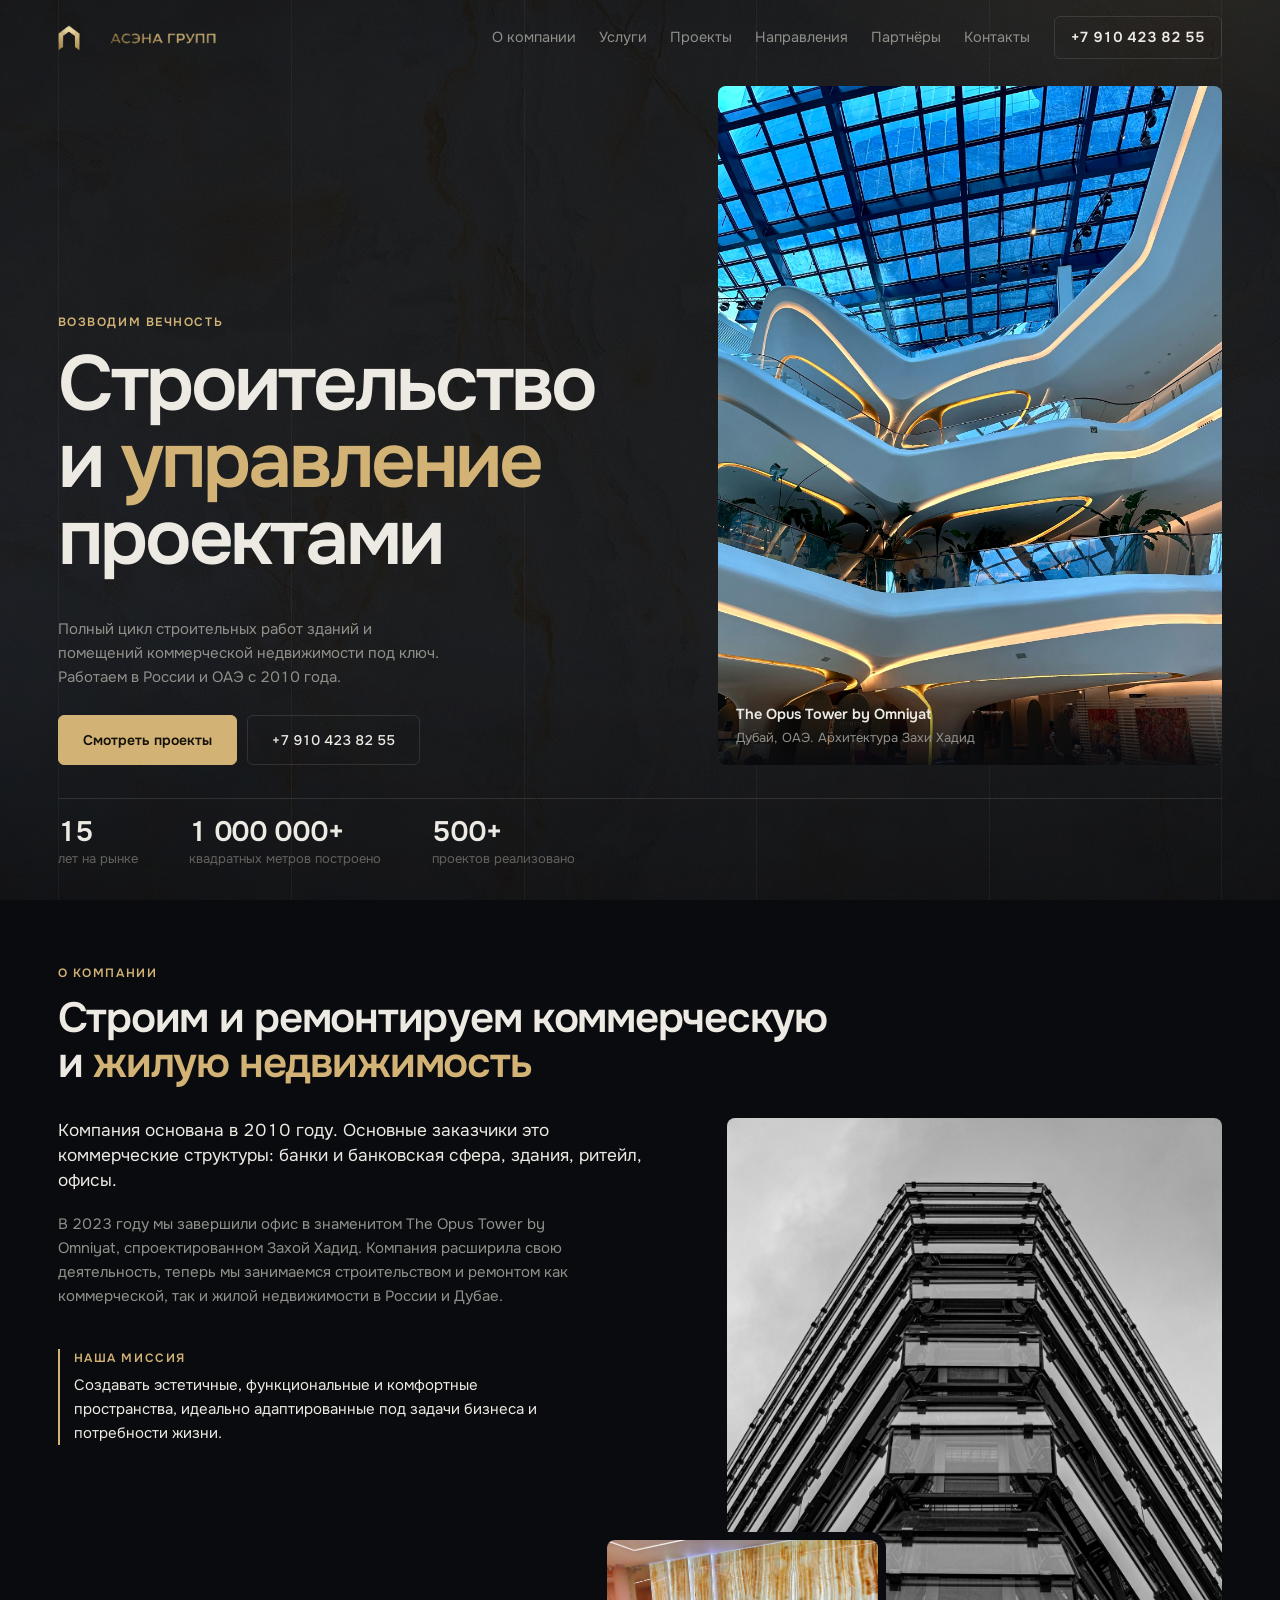
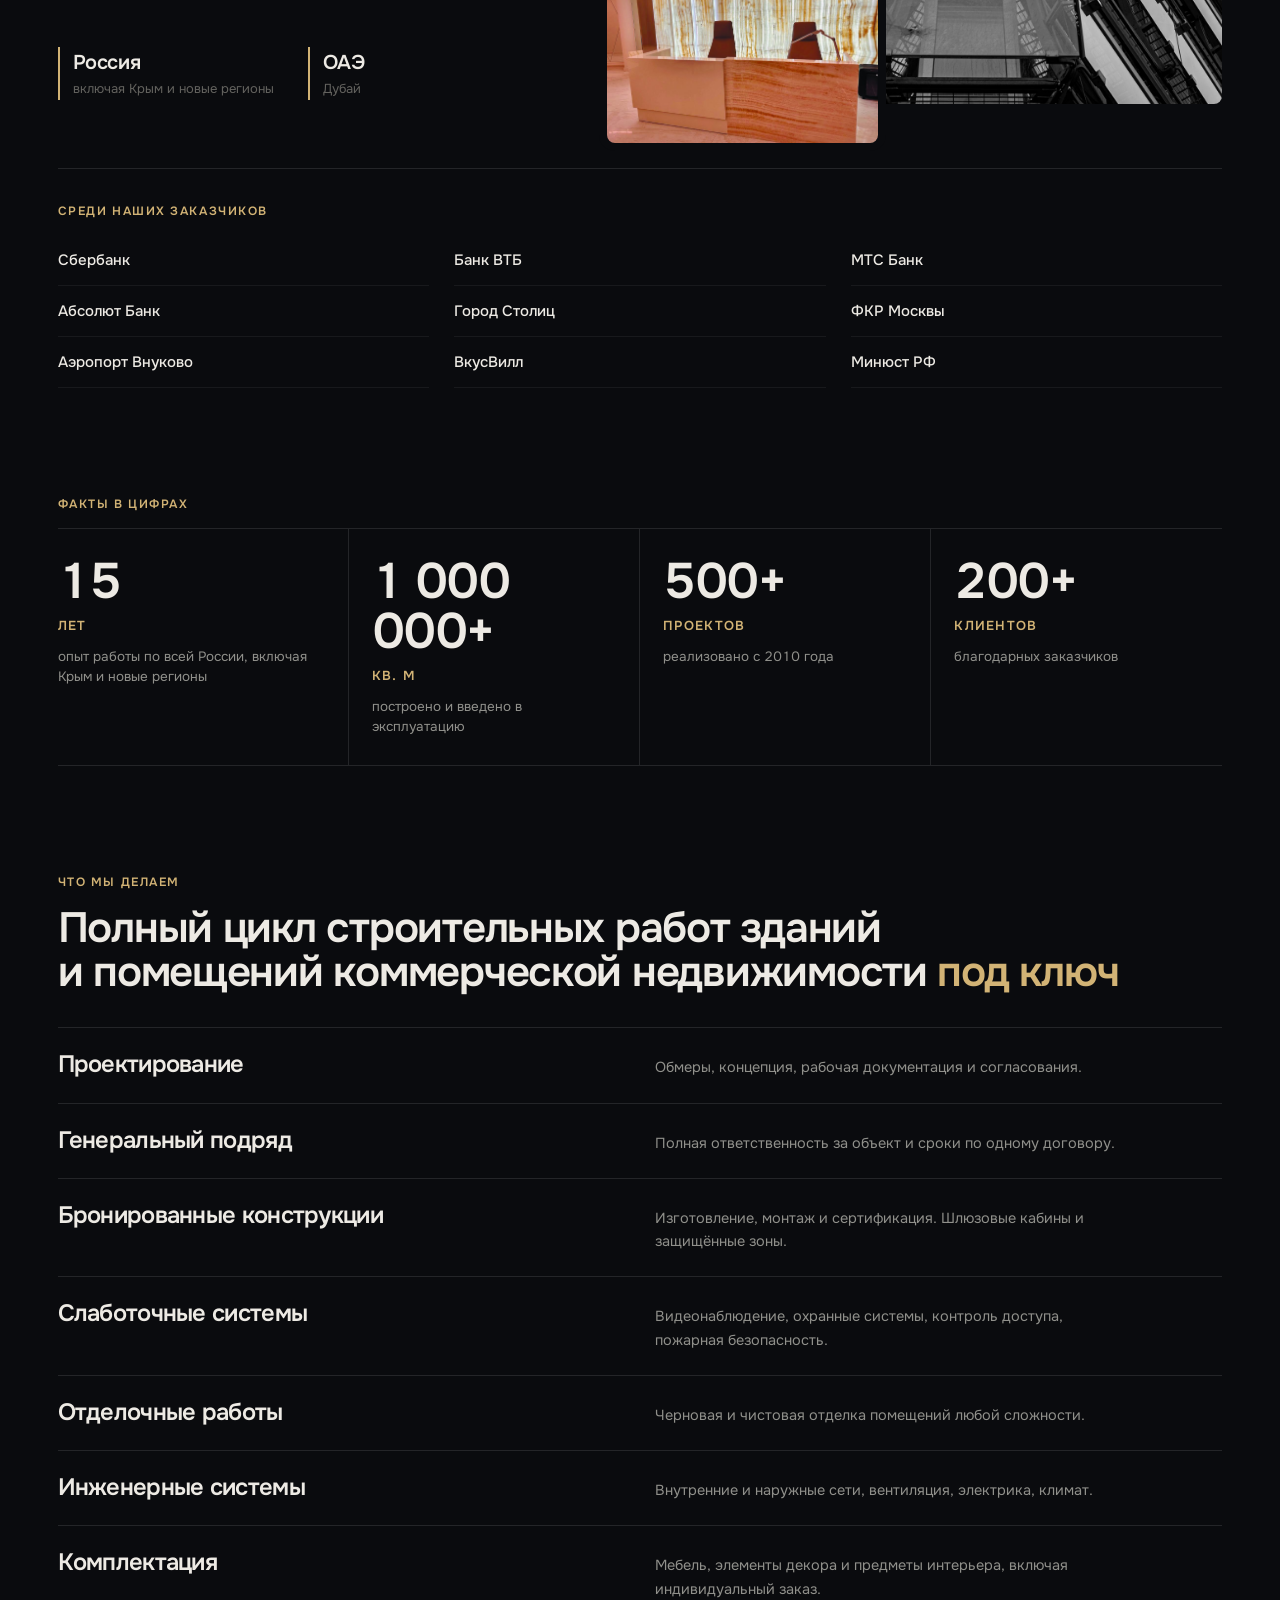
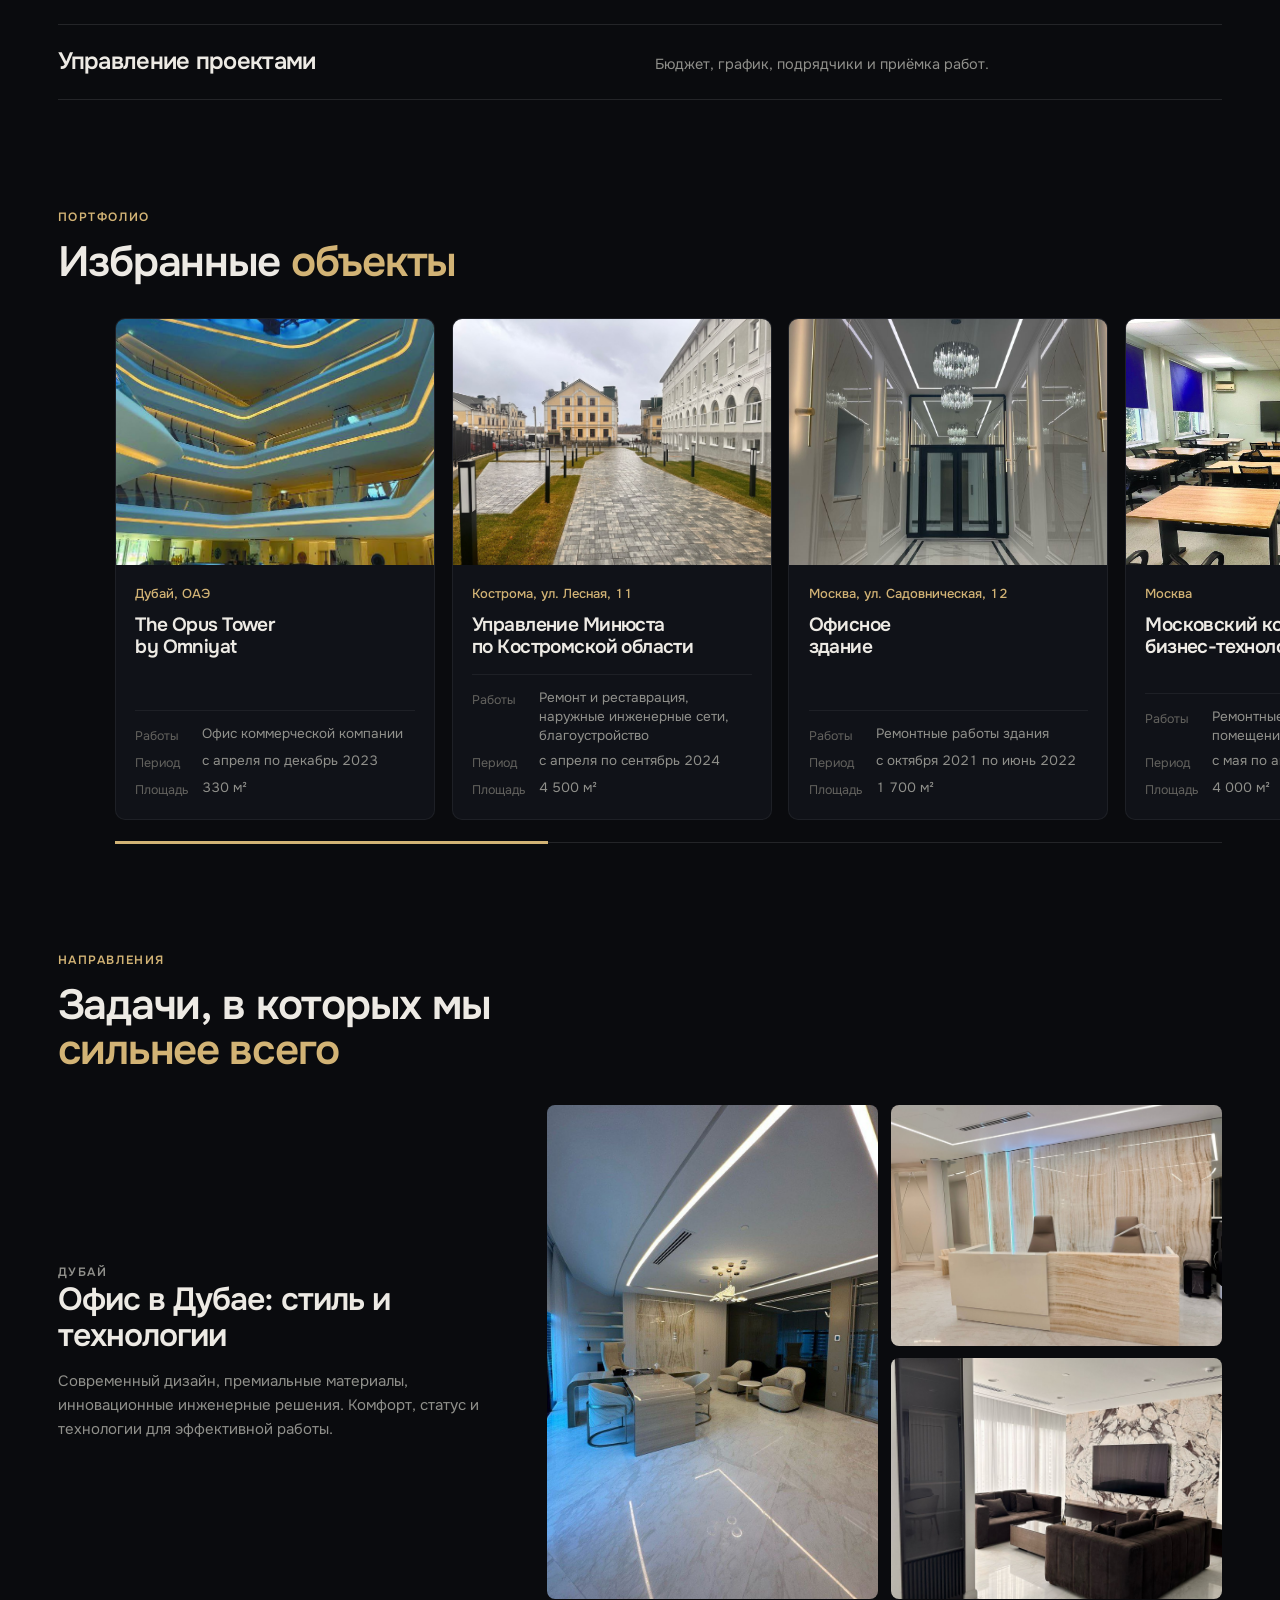
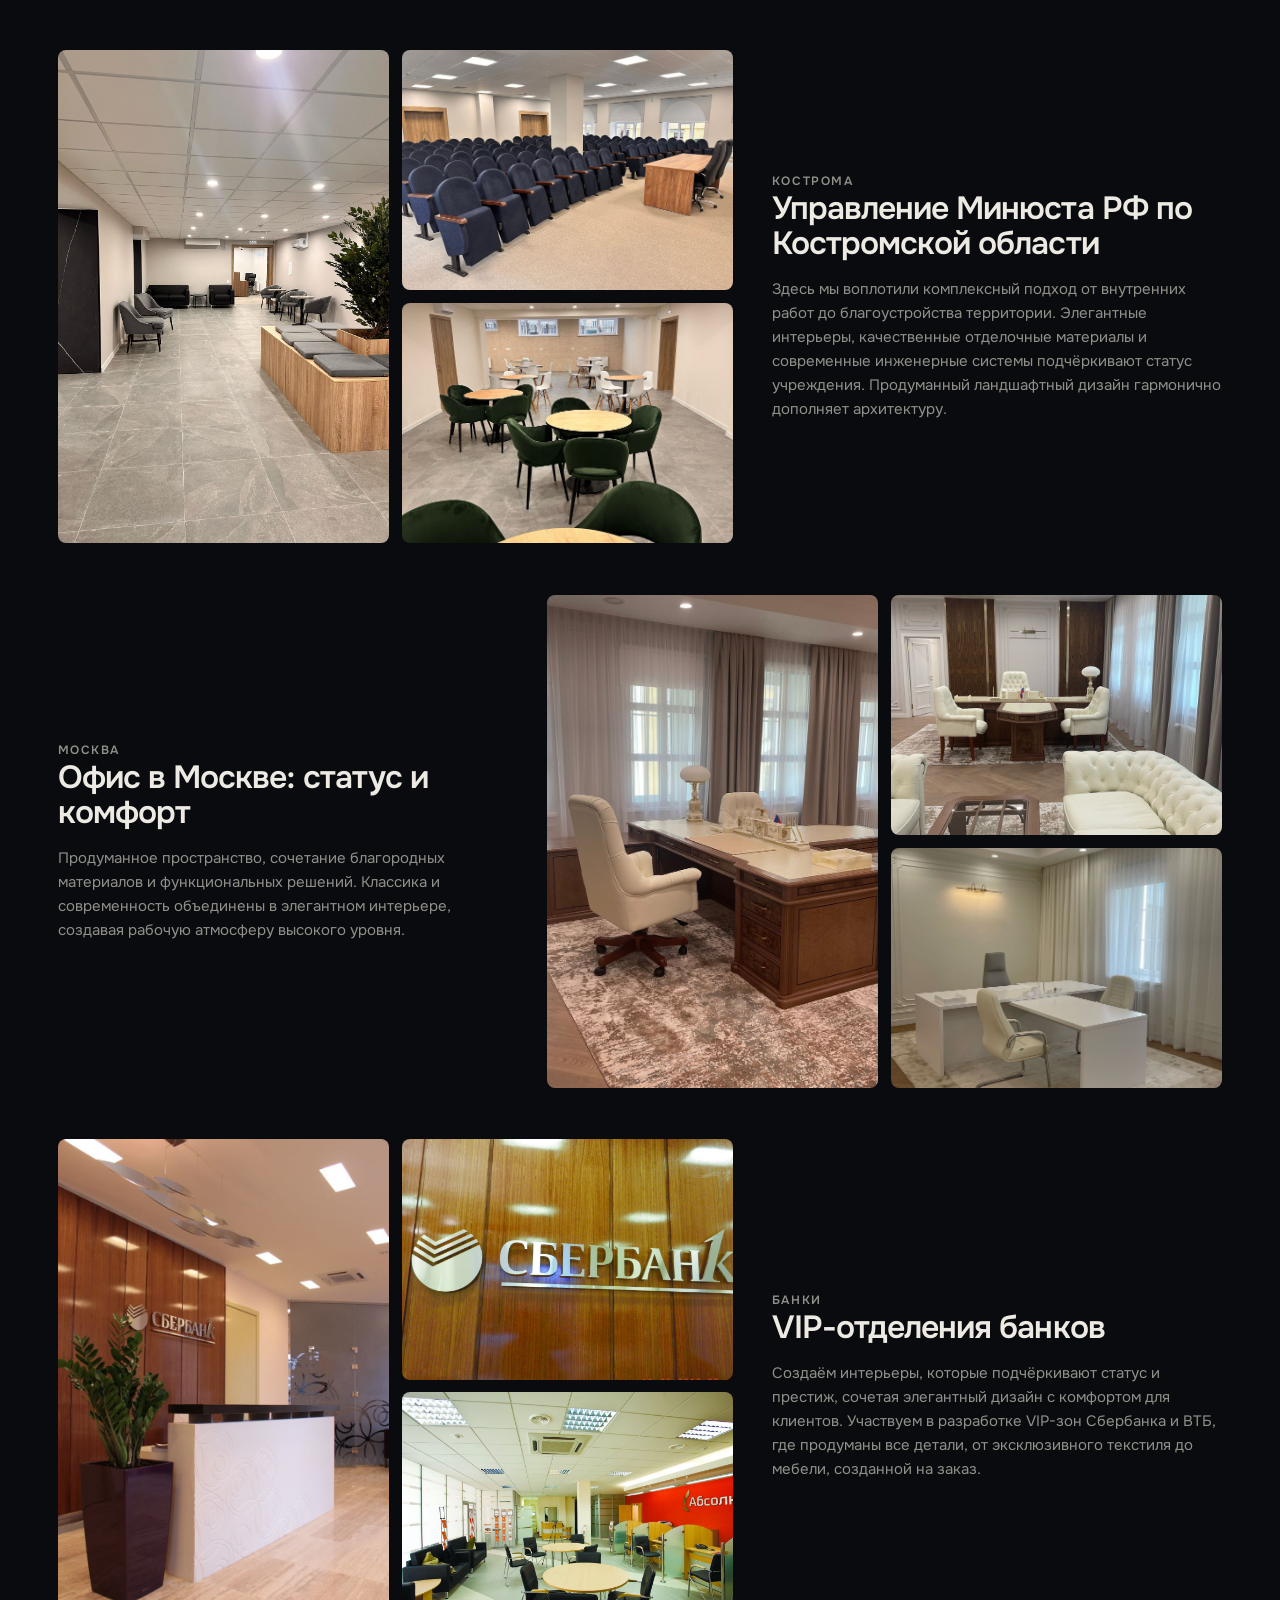
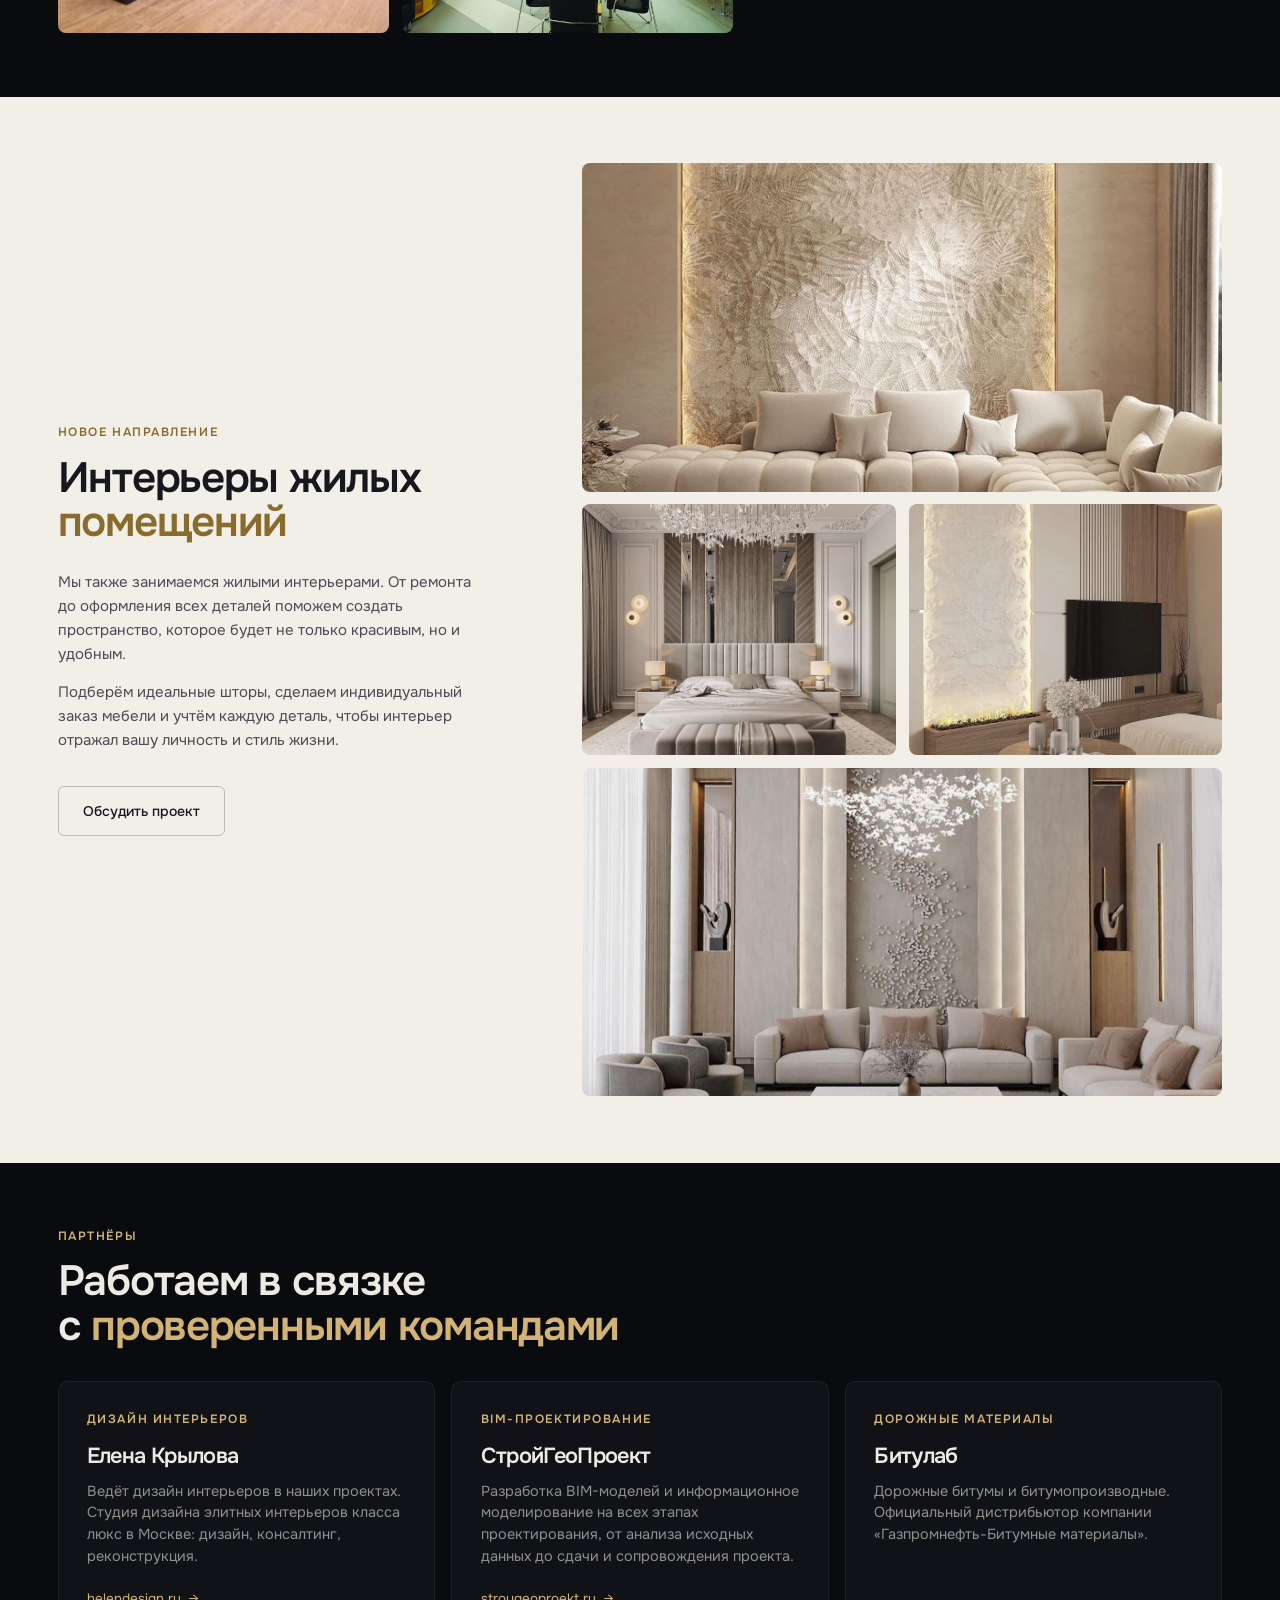
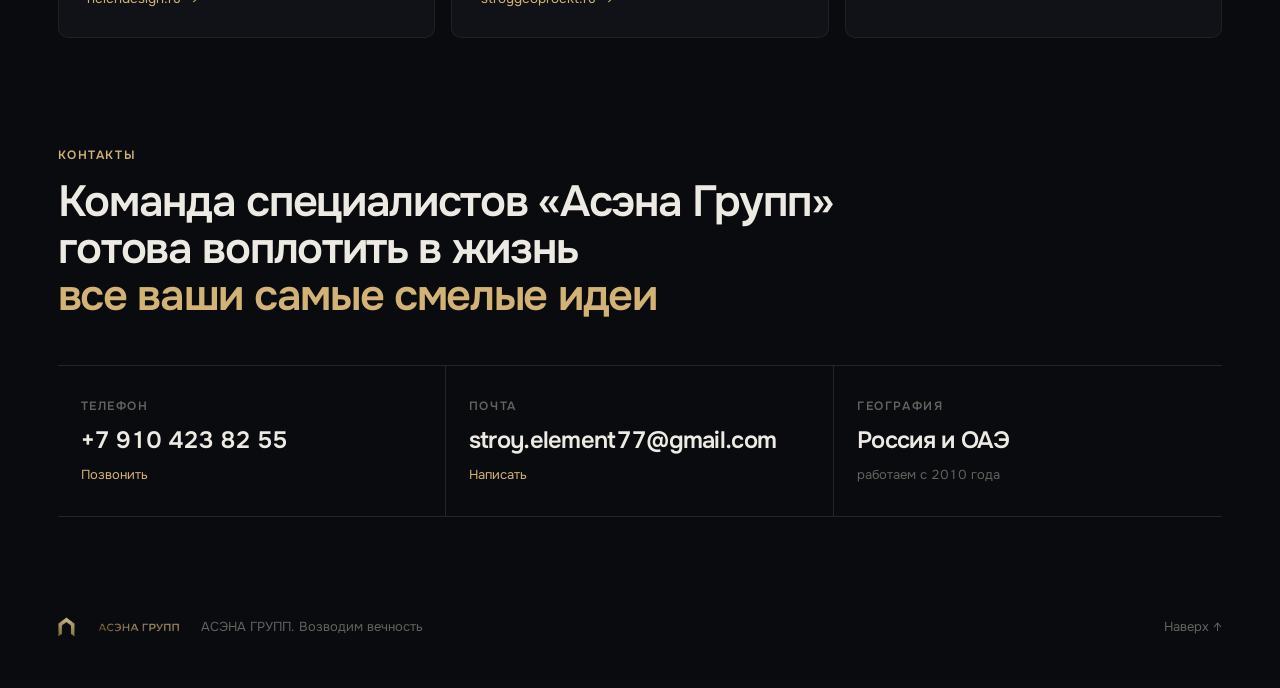
==== commit 4f066624: "Ребрендинг в АСЭНА ГРУПП и блок партнёров Название компании и логотип оказались другими. По макету з" ====
--- a/index.html
+++ b/index.html
@@ -3,14 +3,14 @@
 <head>
 <meta charset="utf-8">
 <meta name="viewport" content="width=device-width, initial-scale=1">
-<title>СТРОЙЭЛЕМЕНТ. Строительство и управление проектами</title>
-<meta name="description" content="СТРОЙЭЛЕМЕНТ: полный цикл строительных работ коммерческой недвижимости под ключ с 2010 года. Ремонт и интерьеры жилых помещений. Россия и ОАЭ.">
+<title>АСЭНА ГРУПП. Строительство и управление проектами</title>
+<meta name="description" content="АСЭНА ГРУПП: полный цикл строительных работ коммерческой недвижимости под ключ с 2010 года. Ремонт и интерьеры жилых помещений. Россия и ОАЭ.">
 <meta name="theme-color" content="#0A0B0E">
-<meta property="og:title" content="СТРОЙЭЛЕМЕНТ. Строительство и управление проектами">
+<meta property="og:title" content="АСЭНА ГРУПП. Возводим вечность">
 <meta property="og:description" content="Полный цикл строительных работ под ключ. 15 лет, 500+ проектов, Россия и ОАЭ.">
 <meta property="og:image" content="assets/img/hero-opus.jpg">
 <meta property="og:type" content="website">
-<link rel="icon" href="assets/img/logo.png">
+<link rel="icon" href="assets/img/favicon.png">
 <link rel="preconnect" href="https://fonts.googleapis.com">
 <link rel="preconnect" href="https://fonts.gstatic.com" crossorigin>
 <link href="https://fonts.googleapis.com/css2?family=Onest:wght@300;400;500;600;700&display=swap" rel="stylesheet">
@@ -33,14 +33,15 @@
 
 <!-- ========== ШАПКА ========== -->
 <header class="hdr" id="hdr">
-  <a class="hdr__logo" href="#top" aria-label="СТРОЙЭЛЕМЕНТ, на главную">
-    <img src="assets/img/logo.png" alt="СТРОЙЭЛЕМЕНТ">
+  <a class="hdr__logo" href="#top" aria-label="АСЭНА ГРУПП, на главную">
+    <img src="assets/img/logo.png" alt="АСЭНА ГРУПП">
   </a>
   <nav class="hdr__nav" id="nav">
     <a href="#about">О компании</a>
     <a href="#services">Услуги</a>
     <a href="#projects">Проекты</a>
     <a href="#focus">Направления</a>
+    <a href="#partners">Партнёры</a>
     <a href="#contacts">Контакты</a>
     <a class="nav-tel" href="tel:+79104238255">+7 910 423 82 55</a>
   </nav>
@@ -54,9 +55,9 @@
 <section class="hero" id="hero">
   <div class="hero__grid">
     <div class="hero__text">
-      <p class="tag reveal">Строим с 2010 года в России и ОАЭ</p>
+      <p class="tag reveal">Возводим вечность</p>
       <h1 class="reveal">Строительство<br>и <span class="accent">управление</span><br>проектами</h1>
-      <p class="hero__lead reveal">Полный цикл строительных работ зданий и помещений коммерческой недвижимости под ключ.</p>
+      <p class="hero__lead reveal">Полный цикл строительных работ зданий и помещений коммерческой недвижимости под ключ. Работаем в России и ОАЭ с 2010 года.</p>
       <div class="hero__act reveal">
         <a class="btn btn--solid" href="#projects">Смотреть проекты</a>
         <a class="btn" href="tel:+79104238255">+7 910 423 82 55</a>
@@ -346,10 +347,40 @@
   </div>
 </section>
 
+<!-- ========== ПАРТНЁРЫ ========== -->
+<section class="sect partners" id="partners">
+  <div class="sect__head">
+    <p class="tag">Партнёры</p>
+    <h2 class="h2">Работаем в связке<br>с <span class="accent">проверенными командами</span></h2>
+  </div>
+
+  <div class="pt">
+    <a class="pt__i reveal" href="https://helendesign.ru/" target="_blank" rel="noopener noreferrer">
+      <span class="pt__role">Дизайн интерьеров</span>
+      <h3>Елена Крылова</h3>
+      <p>Ведёт дизайн интерьеров в наших проектах. Студия дизайна элитных интерьеров класса люкс в Москве: дизайн, консалтинг, реконструкция.</p>
+      <span class="pt__link">helendesign.ru <i>&rarr;</i></span>
+    </a>
+
+    <a class="pt__i reveal" href="https://stroygeoproekt.ru" target="_blank" rel="noopener noreferrer">
+      <span class="pt__role">BIM-проектирование</span>
+      <h3>СтройГеоПроект</h3>
+      <p>Разработка BIM-моделей и информационное моделирование на всех этапах проектирования, от анализа исходных данных до сдачи и сопровождения проекта.</p>
+      <span class="pt__link">stroygeoproekt.ru <i>&rarr;</i></span>
+    </a>
+
+    <div class="pt__i reveal">
+      <span class="pt__role">Дорожные материалы</span>
+      <h3>Битулаб</h3>
+      <p>Дорожные битумы и битумопроизводные. Официальный дистрибьютор компании «Газпромнефть-Битумные материалы».</p>
+    </div>
+  </div>
+</section>
+
 <!-- ========== КОНТАКТЫ ========== -->
 <section class="sect contacts" id="contacts">
   <p class="tag">Контакты</p>
-  <h2 class="cta">Команда специалистов «Строй Элемент»<br>готова воплотить в жизнь<br><span class="accent">все ваши самые смелые идеи</span></h2>
+  <h2 class="cta">Команда специалистов «Асэна Групп»<br>готова воплотить в жизнь<br><span class="accent">все ваши самые смелые идеи</span></h2>
 
   <div class="contacts__grid">
     <a class="cnt" href="tel:+79104238255">
@@ -373,8 +404,8 @@
 </main>
 
 <footer class="ftr">
-  <img class="ftr__logo" src="assets/img/logo.png" alt="СТРОЙЭЛЕМЕНТ">
-  <p>СТРОЙЭЛЕМЕНТ. Строительство и управление проектами</p>
+  <img class="ftr__logo" src="assets/img/logo.png" alt="АСЭНА ГРУПП">
+  <p>АСЭНА ГРУПП. Возводим вечность</p>
   <a href="#top">Наверх ↑</a>
 </footer>
 
--- a/assets/css/style.css
+++ b/assets/css/style.css
@@ -1,5 +1,5 @@
 /* ============================================================
-   СТРОЙЭЛЕМЕНТ — лендинг
+   АСЭНА ГРУПП — лендинг
    Один шрифт (Onest), плотный вертикальный ритм.
    ============================================================ */
 
@@ -10,7 +10,8 @@
   --txt:        #EDEAE4;
   --txt-dim:    #90908B;
   --txt-dim-2:  #63625E;
-  --coral:      #F0705F;
+  --gold:       #D2B375;
+  --gold-dim:   #B49C60;
   --line:       rgba(255,255,255,.11);
   --line-soft:  rgba(255,255,255,.06);
 
@@ -52,7 +53,7 @@
 p{ margin:0 0 .95em; }
 ul,ol,dl,dd{ margin:0; padding:0; list-style:none; }
 
-::selection{ background:var(--coral); color:#0A0B0E; }
+::selection{ background:var(--gold); color:#0A0B0E; }
 
 /* ---------- Атомы ---------- */
 
@@ -61,11 +62,11 @@
   font-weight:600;
   letter-spacing:.13em;
   text-transform:uppercase;
-  color:var(--coral);
+  color:var(--gold);
   margin:0 0 1.1em;
 }
 
-.accent{ color:var(--coral); }
+.accent{ color:var(--gold); }
 
 .h2{
   font-size:clamp(25px,3.3vw,49px);
@@ -89,9 +90,9 @@
   border-radius:6px;
   transition:border-color .25s var(--ease), background .25s var(--ease), color .25s var(--ease);
 }
-.btn:hover{ border-color:var(--coral); color:var(--coral); }
-.btn--solid{ background:var(--coral); border-color:var(--coral); color:#12100F; font-weight:600; }
-.btn--solid:hover{ background:transparent; color:var(--coral); }
+.btn:hover{ border-color:var(--gold); color:var(--gold); }
+.btn--solid{ background:var(--gold); border-color:var(--gold); color:#14110A; font-weight:600; }
+.btn--solid:hover{ background:transparent; color:var(--gold); }
 .btn--dark{ border-color:rgba(0,0,0,.22); color:#16181D; margin-top:20px; }
 .btn--dark:hover{ background:#16181D; border-color:#16181D; color:var(--paper); }
 
@@ -108,10 +109,10 @@
   inset:-25%;
   opacity:var(--bg-glow);
   background:
-    radial-gradient(36% 32% at 80% 8%,   rgba(240,112,95,.60), transparent 68%),
-    radial-gradient(42% 36% at 8%  66%,  rgba(43,71,200,.46),  transparent 70%),
-    radial-gradient(28% 26% at 58% 100%, rgba(240,112,95,.30), transparent 66%),
-    radial-gradient(34% 30% at 100% 52%, rgba(43,71,200,.26),  transparent 70%);
+    radial-gradient(36% 32% at 80% 8%,   rgba(210,179,117,.52), transparent 68%),
+    radial-gradient(42% 36% at 8%  66%,  rgba(62,84,124,.40),  transparent 70%),
+    radial-gradient(28% 26% at 58% 100%, rgba(210,179,117,.26), transparent 66%),
+    radial-gradient(34% 30% at 100% 52%, rgba(62,84,124,.22),  transparent 70%);
   animation:bgDrift 78s var(--ease) infinite alternate;
   will-change:transform;
 }
@@ -149,7 +150,7 @@
   inset:0;
   opacity:0;
   background:radial-gradient(420px 420px at var(--mx,50%) var(--my,40%),
-             rgba(240,112,95,.11), rgba(240,112,95,.04) 45%, transparent 70%);
+             rgba(210,179,117,.10), rgba(210,179,117,.035) 45%, transparent 70%);
   transition:opacity .6s var(--ease);
 }
 .bg.is-live .bg__cursor{ opacity:var(--bg-cursor); }
@@ -192,7 +193,7 @@
   display:flex; align-items:center;
   padding:8px 0;                 /* область нажатия 44px */
 }
-.hdr__logo img{ height:28px; width:auto; }
+.hdr__logo img{ height:26px; width:auto; }
 .nav-tel{ display:none; }
 
 .hdr__nav{ margin-left:auto; display:flex; gap:clamp(14px,1.8vw,30px); }
@@ -203,7 +204,7 @@
 }
 .hdr__nav a::after{
   content:""; position:absolute; left:0; bottom:-5px; height:1px; width:0;
-  background:var(--coral); transition:width .28s var(--ease);
+  background:var(--gold); transition:width .28s var(--ease);
 }
 /* расширяем область нажатия, не меняя вёрстку */
 .hdr__nav a::before{ content:""; position:absolute; inset:-11px -7px; }
@@ -215,7 +216,7 @@
   padding:9px 16px; border:1px solid var(--line); border-radius:6px;
   transition:border-color .25s var(--ease), color .25s var(--ease);
 }
-.hdr__tel:hover{ border-color:var(--coral); color:var(--coral); }
+.hdr__tel:hover{ border-color:var(--gold); color:var(--gold); }
 
 .burger{
   display:none; width:44px; height:44px; padding:0;
@@ -310,18 +311,18 @@
 .about__txt .mission{
   color:var(--txt);
   margin:26px 0 0; padding-left:14px;
-  border-left:2px solid var(--coral);
+  border-left:2px solid var(--gold);
   max-width:50ch;
 }
 .about__txt .mission span{
   display:block; font-size:12px; font-weight:600;
   letter-spacing:.13em; text-transform:uppercase;
-  color:var(--coral); margin-bottom:5px;
+  color:var(--gold); margin-bottom:5px;
 }
 
 .about__pins{ display:flex; gap:34px; margin:auto 0 4px; padding-top:28px; flex-wrap:wrap; }
 .about__pins li{
-  border-left:2px solid var(--coral); padding-left:13px;
+  border-left:2px solid var(--gold); padding-left:13px;
   display:flex; flex-direction:column;
 }
 .about__pins b{ font-size:20px; font-weight:600; letter-spacing:-.02em; }
@@ -379,7 +380,7 @@
 .fig i{
   font-style:normal; font-size:13px; font-weight:600;
   letter-spacing:.1em; text-transform:uppercase;
-  color:var(--coral); margin:9px 0 11px;
+  color:var(--gold); margin:9px 0 11px;
 }
 .fig span{ font-size:13.5px; color:var(--txt-dim); line-height:1.45; }
 
@@ -402,8 +403,8 @@
 .srv__i p{ margin:0; color:var(--txt-dim); font-size:14.5px; max-width:46ch; }
 
 @media (hover:hover){
-  .srv__i:hover{ padding-left:20px; border-bottom-color:var(--coral); }
-  .srv__i:hover h3{ color:var(--coral); }
+  .srv__i:hover{ padding-left:20px; border-bottom-color:var(--gold); }
+  .srv__i:hover h3{ color:var(--gold); }
 }
 
 .srv__peek{
@@ -444,7 +445,7 @@
   display:flex; flex-direction:column;
   transition:border-color .35s var(--ease), transform .45s var(--ease);
 }
-.card:hover{ border-color:rgba(240,112,95,.5); transform:translateY(-5px); }
+.card:hover{ border-color:rgba(210,179,117,.5); transform:translateY(-5px); }
 .card__img{ overflow:hidden; aspect-ratio:4/3.1; }
 .card__img img{
   width:100%; height:100%; object-fit:cover;
@@ -452,7 +453,7 @@
 }
 .card:hover .card__img img{ transform:scale(1.05); }
 .card__body{ padding:clamp(16px,1.5vw,24px); display:flex; flex-direction:column; flex:1; }
-.card__place{ font-size:13px; color:var(--coral); font-weight:500; margin:0 0 9px; }
+.card__place{ font-size:13px; color:var(--gold); font-weight:500; margin:0 0 9px; }
 .card h3{ font-size:clamp(18px,1.5vw,23px); line-height:1.16; margin-bottom:16px; }
 .card dl{
   margin-top:auto; display:grid; grid-template-columns:auto 1fr;
@@ -465,7 +466,7 @@
 .railx__bar i{ display:block; height:1px; background:var(--line); position:relative; }
 .railx__bar i::after{
   content:""; position:absolute; left:0; top:-1px; height:3px;
-  width:var(--w,12%); background:var(--coral);
+  width:var(--w,12%); background:var(--gold);
   transform:translateX(var(--x,0));
   transition:width .2s linear;
 }
@@ -510,9 +511,9 @@
   gap:clamp(26px,4vw,66px);
   align-items:center;
 }
-.living .tag{ color:#B54A38; }
+.living .tag{ color:#8A6B2E; }
 .living .h2{ color:#16181D; margin-bottom:.6em; }
-.living .accent{ color:#B54A38; }
+.living .accent{ color:#8A6B2E; }
 .living__txt p{ color:#4A4C52; max-width:42ch; }
 
 .living__gal{ display:grid; grid-template-columns:1fr 1fr; gap:clamp(9px,1vw,14px); }
@@ -526,6 +527,41 @@
 .living__gal figure:nth-child(1) img,
 .living__gal figure:nth-child(4) img{ aspect-ratio:16/8.2; }
 .living__gal figure:hover img{ transform:scale(1.03); }
+
+/* ============================================================
+   ПАРТНЁРЫ
+   ============================================================ */
+
+.partners{ position:relative; z-index:1; }
+.pt{
+  display:grid; grid-template-columns:repeat(3,1fr);
+  gap:clamp(12px,1.3vw,20px);
+}
+.pt__i{
+  display:flex; flex-direction:column;
+  padding:clamp(22px,2.2vw,32px);
+  background:var(--ink-2);
+  border:1px solid var(--line-soft);
+  border-radius:10px;
+  transition:border-color .3s var(--ease), transform .35s var(--ease);
+}
+a.pt__i:hover{ border-color:rgba(210,179,117,.5); transform:translateY(-4px); }
+.pt__role{
+  font-size:12px; font-weight:600; letter-spacing:.13em;
+  text-transform:uppercase; color:var(--gold);
+}
+.pt__i h3{
+  font-size:clamp(20px,1.7vw,26px); line-height:1.15;
+  margin:14px 0 12px;
+}
+.pt__i p{ font-size:14.5px; color:var(--txt-dim); line-height:1.5; margin:0; }
+.pt__link{
+  margin-top:auto; padding-top:20px;
+  font-size:13.5px; color:var(--gold);
+  display:flex; align-items:center; gap:8px;
+}
+.pt__link i{ font-style:normal; transition:transform .3s var(--ease); }
+a.pt__i:hover .pt__link i{ transform:translateX(5px); }
 
 /* ============================================================
    КОНТАКТЫ
@@ -552,9 +588,9 @@
 .cnt:last-child{ border-right:none; }
 .cnt__k{ font-size:12px; font-weight:600; letter-spacing:.13em; text-transform:uppercase; color:var(--txt-dim-2); }
 .cnt__v{ font-size:clamp(19px,1.85vw,28px); font-weight:600; letter-spacing:-.03em; line-height:1.2; word-break:break-word; }
-.cnt__a{ margin-top:auto; font-size:13px; color:var(--coral); }
-a.cnt:hover{ background:rgba(240,112,95,.06); }
-a.cnt:hover .cnt__v{ color:var(--coral); }
+.cnt__a{ margin-top:auto; font-size:13px; color:var(--gold); }
+a.cnt:hover{ background:rgba(210,179,117,.06); }
+a.cnt:hover .cnt__v{ color:var(--gold); }
 .cnt--static .cnt__a{ color:var(--txt-dim-2); }
 
 /* ============================================================
@@ -568,10 +604,10 @@
   display:flex; align-items:center; gap:20px; flex-wrap:wrap;
   font-size:13px; color:var(--txt-dim-2);
 }
-.ftr__logo{ height:22px; width:auto; opacity:.7; }
+.ftr__logo{ height:20px; width:auto; opacity:.8; }
 .ftr p{ margin:0; }
 .ftr a{ margin-left:auto; display:inline-block; padding:12px 0; transition:color .25s var(--ease); }
-.ftr a:hover{ color:var(--coral); }
+.ftr a:hover{ color:var(--gold); }
 
 /* ============================================================
    Появление при скролле
@@ -608,6 +644,7 @@
   .fc, .fc--flip{ grid-template-columns:1fr; }
   .fc--flip .fc__txt{ order:0; }
   .living__in{ grid-template-columns:1fr; }
+  .pt{ grid-template-columns:1fr; }
   .contacts__grid{ grid-template-columns:1fr; }
   .cnt{ border-right:none; padding-left:0 !important; padding-right:0; }
 }
@@ -632,7 +669,7 @@
   }
   .hdr__nav a::after{ display:none; }
   .hdr__nav .nav-tel{
-    display:block; color:var(--coral); border-bottom:none;
+    display:block; color:var(--gold); border-bottom:none;
     font-size:19px; font-weight:600; padding-top:20px;
   }
   .hdr__tel{ display:none; }
@@ -644,9 +681,9 @@
 /* Телефон в ландшафте: экран низкий, меню должно помещаться целиком */
 @media (max-width:860px) and (max-height:560px){
   .hero{ padding-top:88px; }
-  .hdr__nav{ padding-top:70px; padding-bottom:22px; }
-  .hdr__nav a{ font-size:19px; padding:8px 0; }
-  .hdr__nav .nav-tel{ font-size:17px; padding-top:14px; }
+  .hdr__nav{ padding-top:58px; padding-bottom:18px; }
+  .hdr__nav a{ font-size:17px; padding:6px 0; }
+  .hdr__nav .nav-tel{ font-size:16px; padding-top:12px; }
 }
 
 @media (max-width:520px){
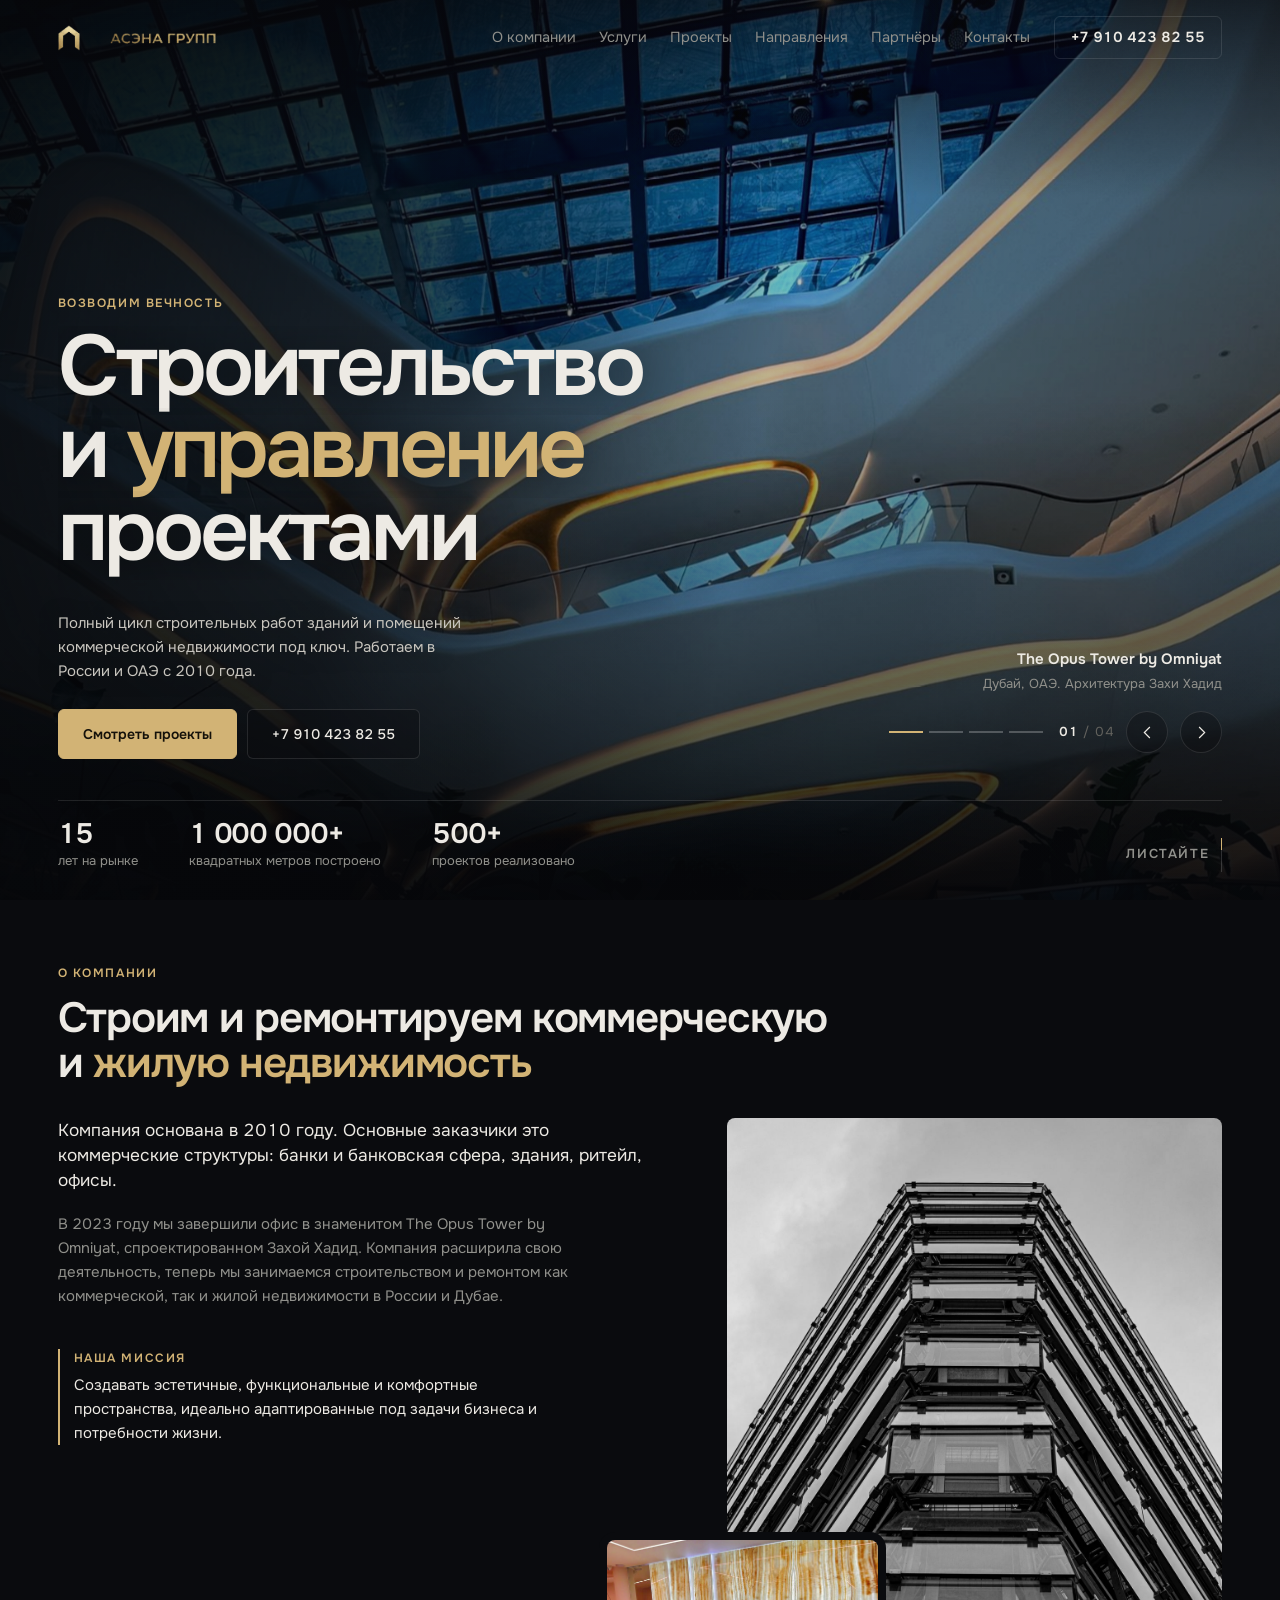
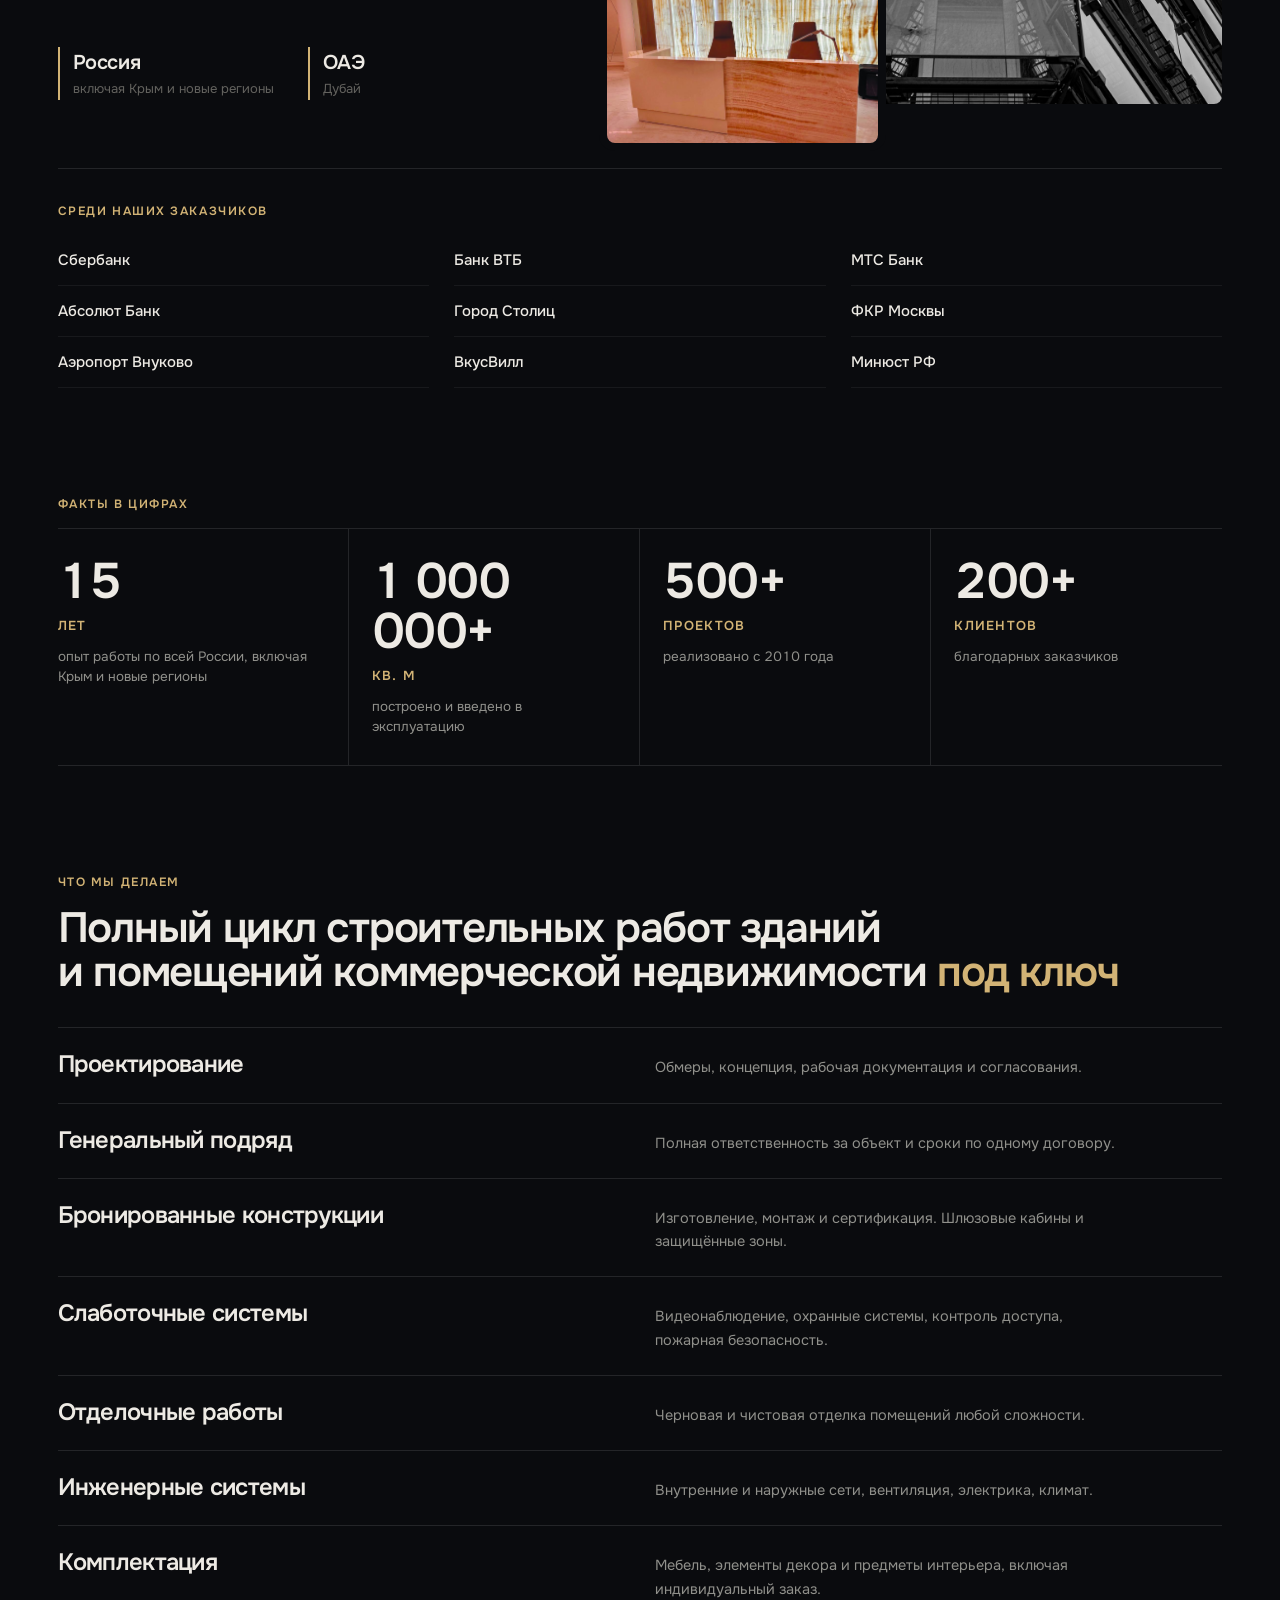
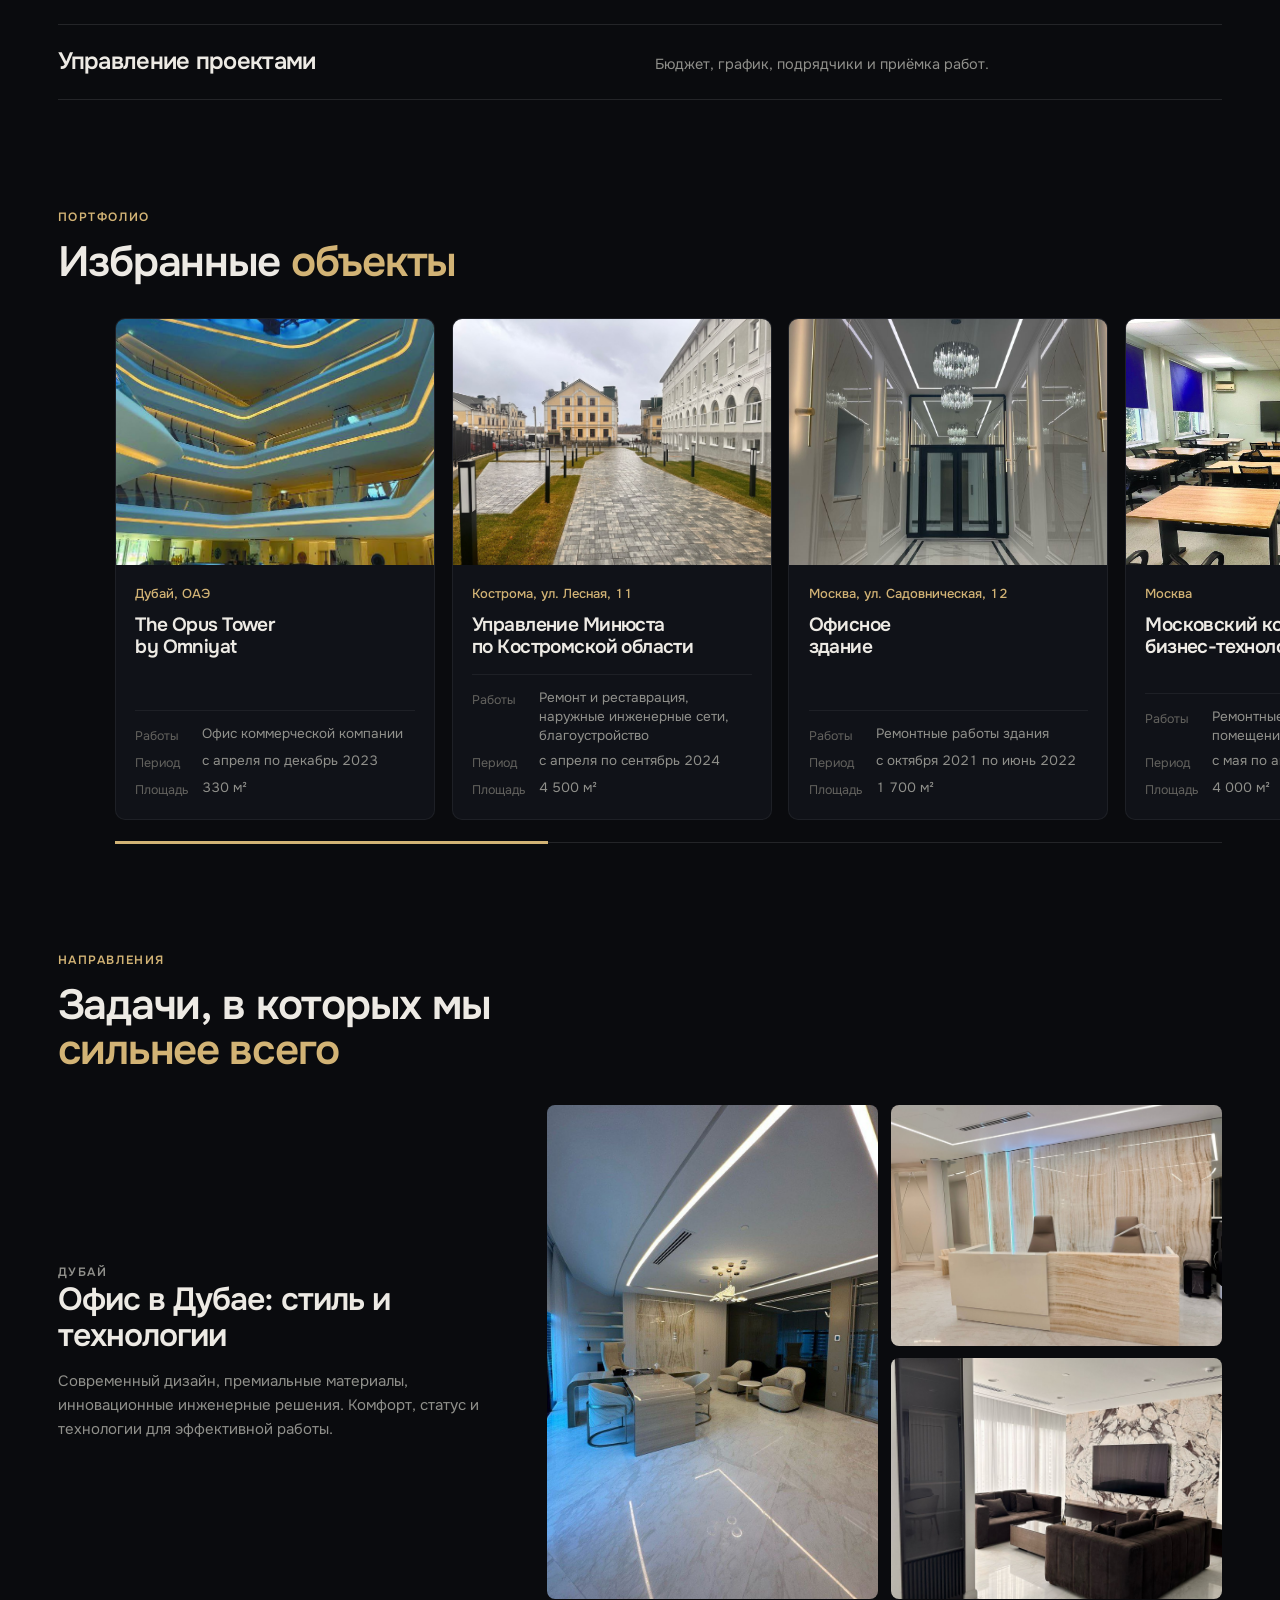
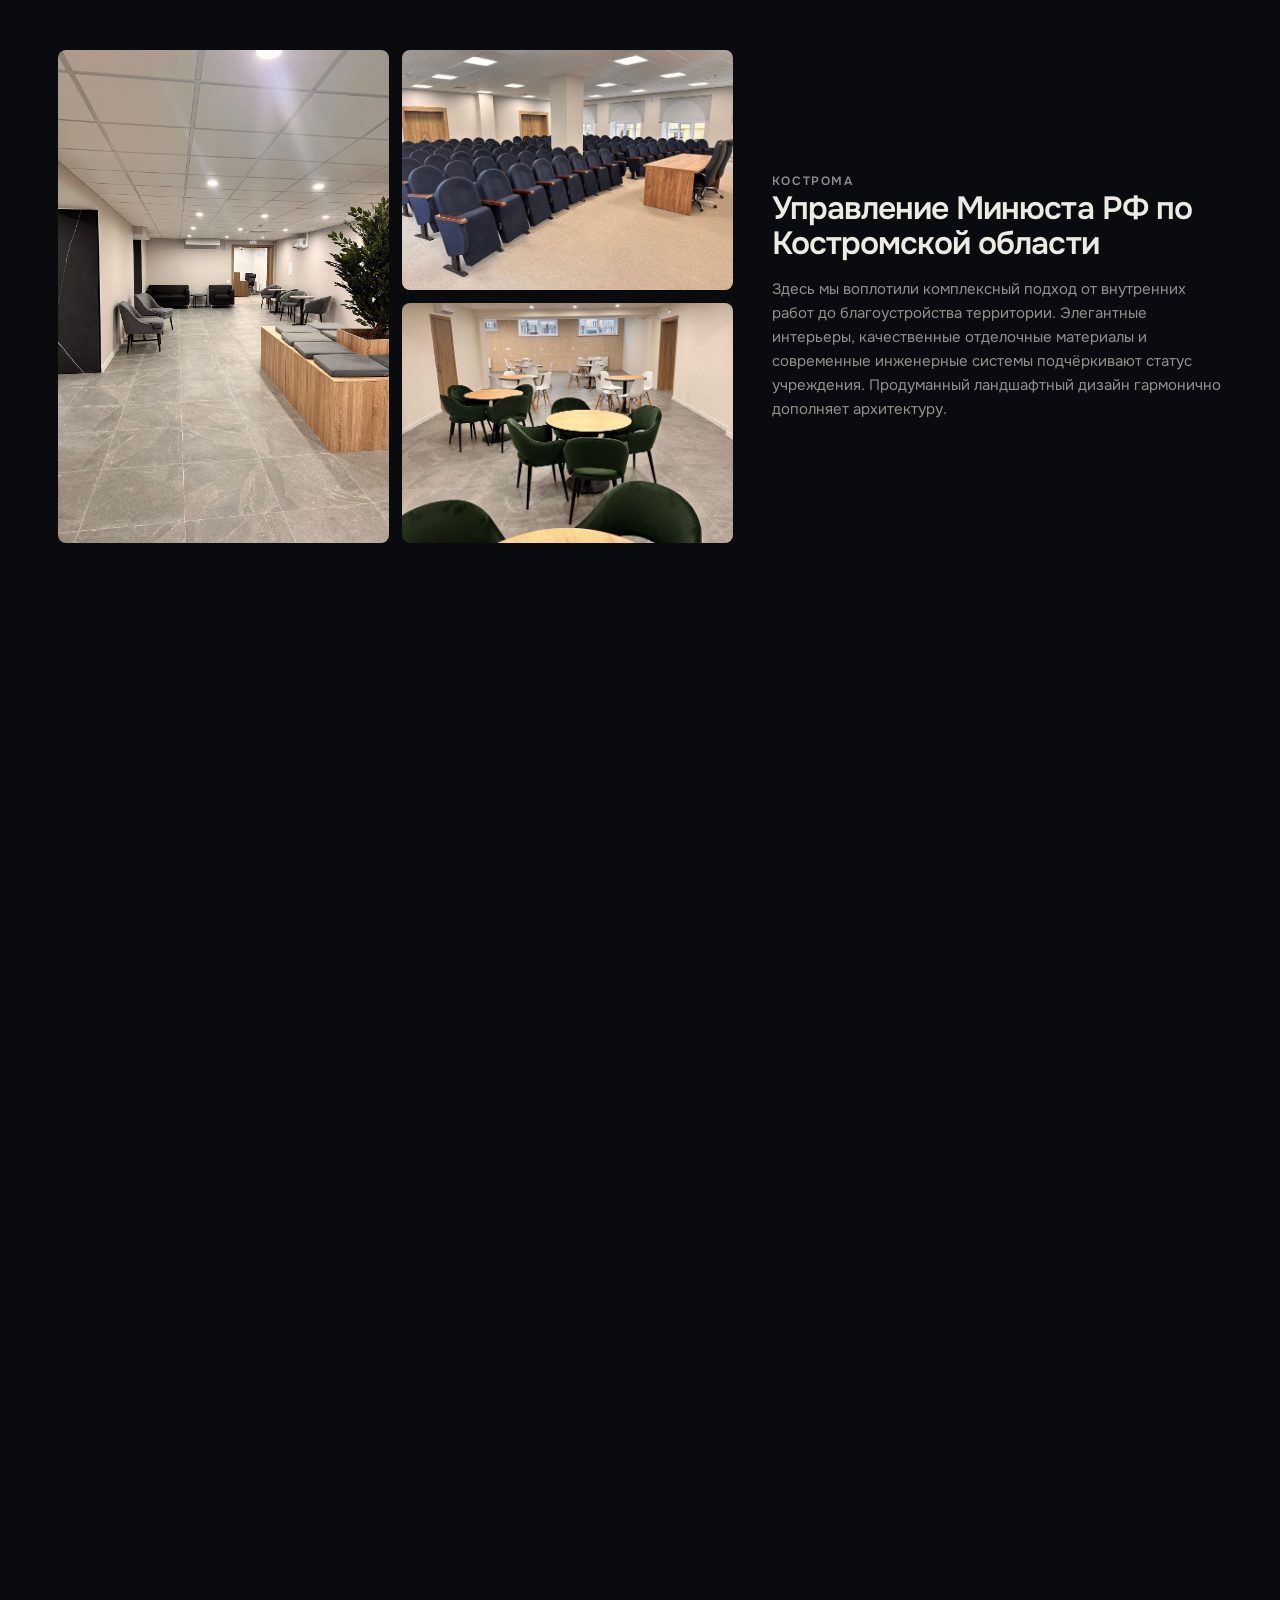
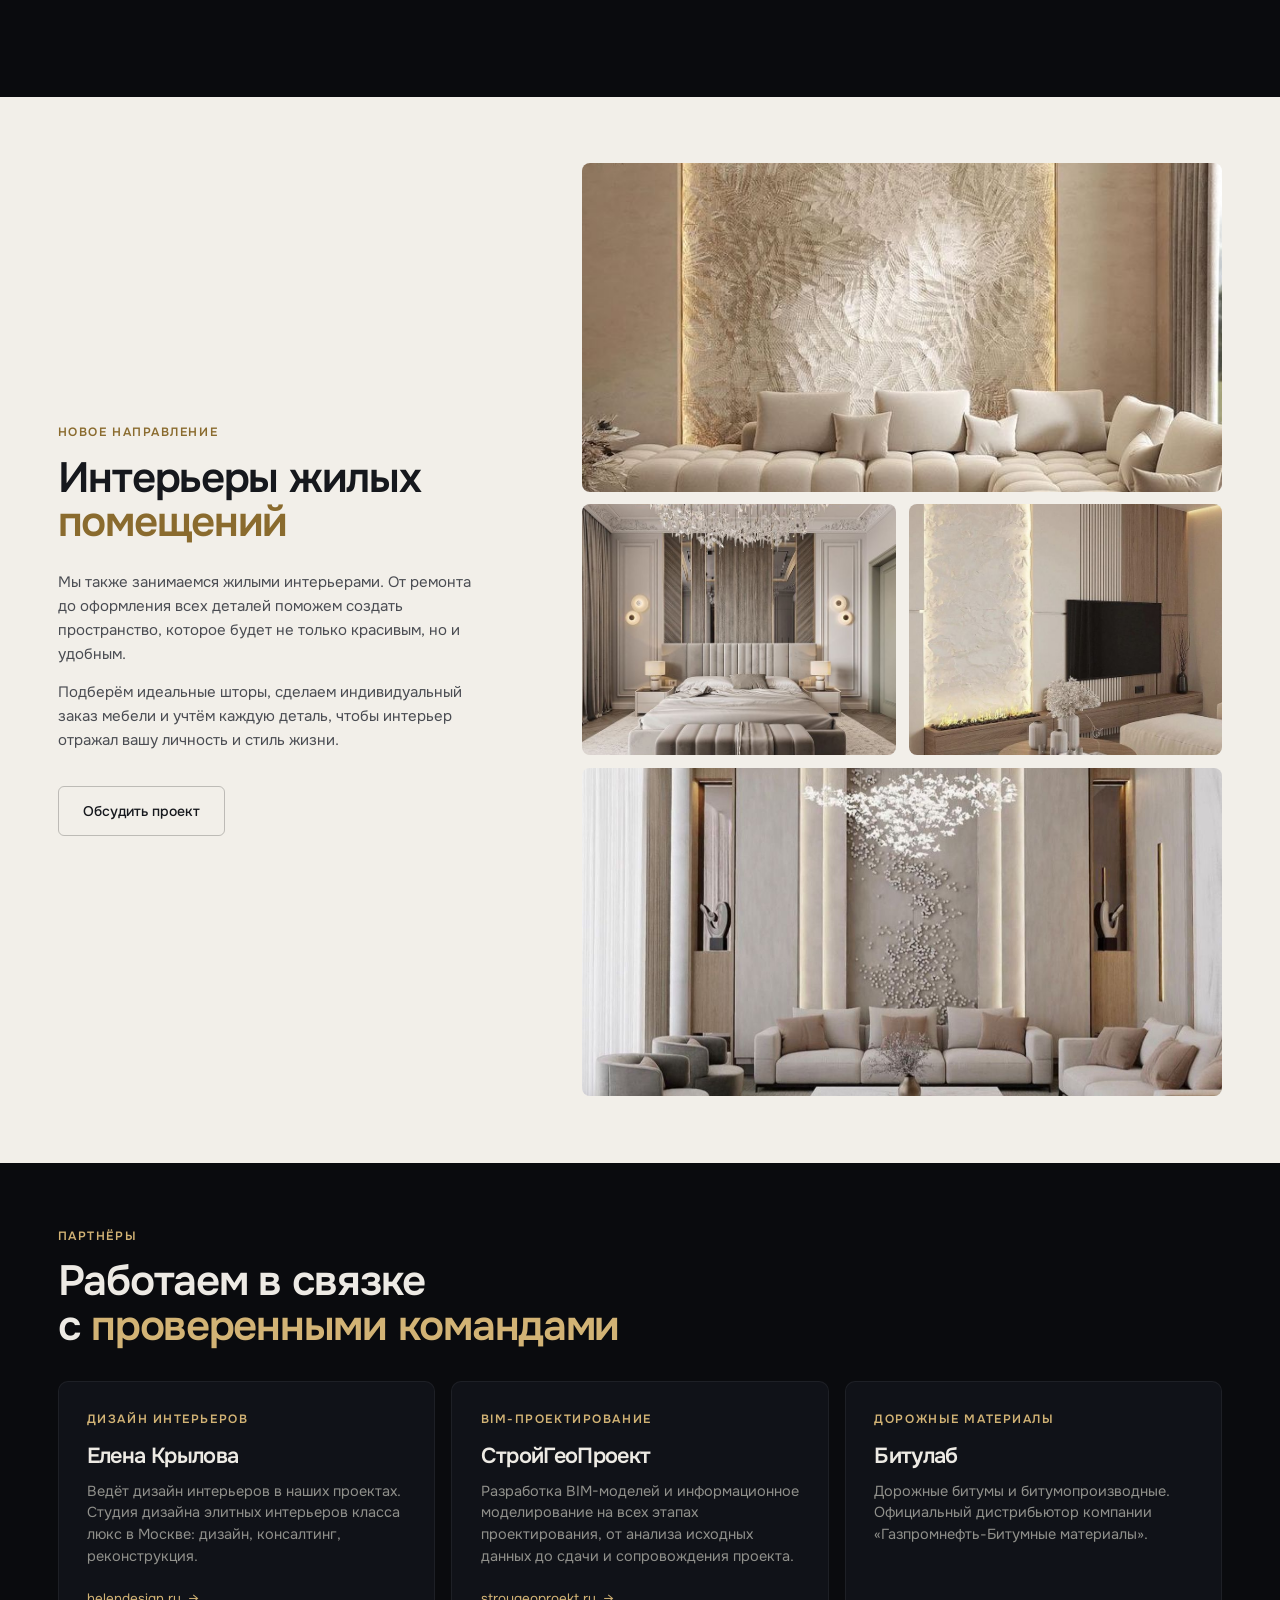
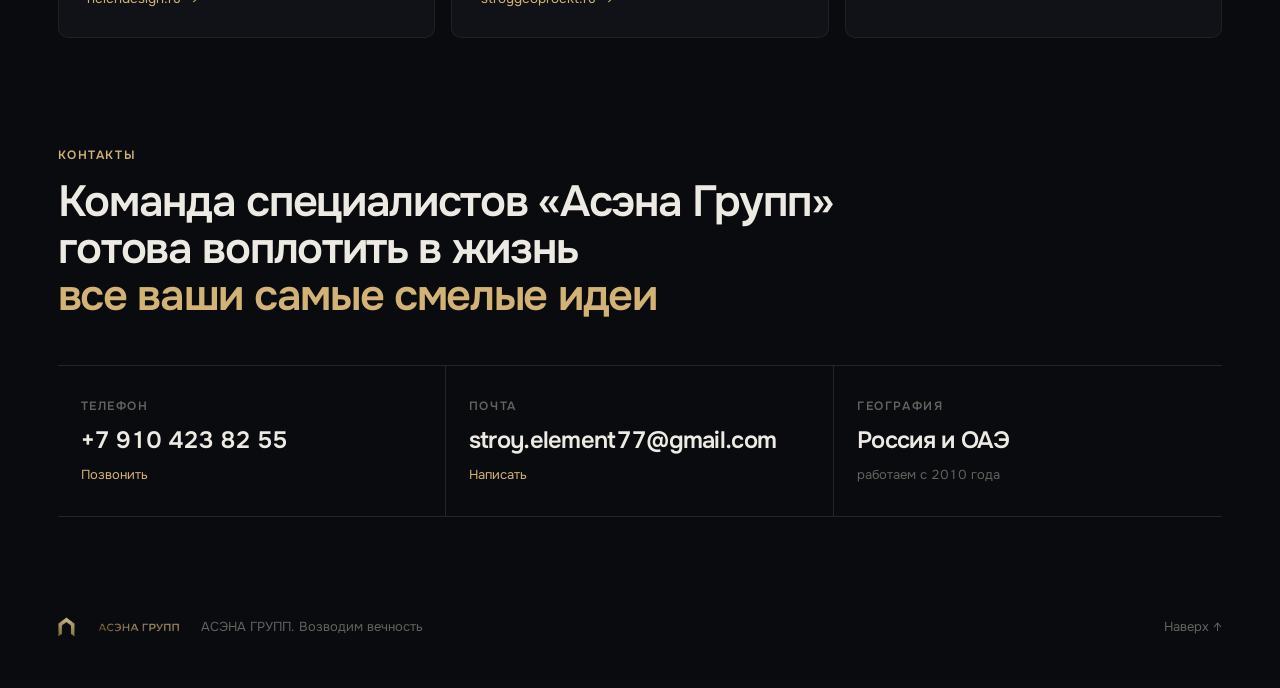
==== commit f17e6580: "Первый экран: полноэкранная лента кадров вместо карточки Заказчик просил уйти от «скучного» героя, о" ====
--- a/index.html
+++ b/index.html
@@ -14,7 +14,8 @@
 <link rel="preconnect" href="https://fonts.googleapis.com">
 <link rel="preconnect" href="https://fonts.gstatic.com" crossorigin>
 <link href="https://fonts.googleapis.com/css2?family=Onest:wght@300;400;500;600;700&display=swap" rel="stylesheet">
-<link rel="stylesheet" href="assets/css/style.css">
+<!-- ?v= в конце пути сбрасывает кэш браузера: после правки css или js увеличить номер -->
+<link rel="stylesheet" href="assets/css/style.css?v=2">
 </head>
 <body>
 
@@ -51,29 +52,73 @@
 
 <main id="top">
 
-<!-- ========== ПЕРВЫЙ ЭКРАН ========== -->
+<!-- ========== ПЕРВЫЙ ЭКРАН ==========
+     Кадр во весь экран: объекты сменяют друг друга сами,
+     текст лежит поверх фотографии. Разметка слайдов ниже,
+     логика в assets/js/main.js, стили в блоке «ПЕРВЫЙ ЭКРАН» -->
 <section class="hero" id="hero">
-  <div class="hero__grid">
-    <div class="hero__text">
-      <p class="tag reveal">Возводим вечность</p>
-      <h1 class="reveal">Строительство<br>и <span class="accent">управление</span><br>проектами</h1>
-      <p class="hero__lead reveal">Полный цикл строительных работ зданий и помещений коммерческой недвижимости под ключ. Работаем в России и ОАЭ с 2010 года.</p>
-      <div class="hero__act reveal">
-        <a class="btn btn--solid" href="#projects">Смотреть проекты</a>
-        <a class="btn" href="tel:+79104238255">+7 910 423 82 55</a>
-      </div>
-    </div>
-
-    <figure class="hero__shot reveal">
+
+  <div class="hero__stage">
+    <div class="hero__slide is-on" style="--pos:38%" data-title="The Opus Tower by Omniyat" data-place="Дубай, ОАЭ. Архитектура Захи Хадид">
       <img src="assets/img/hero-opus.jpg" alt="Атриум The Opus Tower by Omniyat, Дубай" fetchpriority="high">
-      <figcaption><b>The Opus Tower by Omniyat</b><i>Дубай, ОАЭ. Архитектура Захи Хадид</i></figcaption>
-    </figure>
-  </div>
-
-  <div class="hero__meta">
-    <div><b>15</b><span>лет на рынке</span></div>
-    <div><b>1 000 000+</b><span>квадратных метров построено</span></div>
-    <div><b>500+</b><span>проектов реализовано</span></div>
+    </div>
+    <div class="hero__slide" data-title="Офис в Дубае" data-place="Ресепшн из подсвеченного оникса">
+      <img src="assets/img/dubai-onyx.jpg" alt="Ресепшн из оникса, офис в Дубае" fetchpriority="low" decoding="async">
+    </div>
+    <div class="hero__slide" style="--pos:62%" data-title="Офис в Москве" data-place="Статус и комфорт">
+      <img src="assets/img/moscow-lounge.jpg" alt="Зона отдыха офиса в Москве" fetchpriority="low" decoding="async">
+    </div>
+    <div class="hero__slide" style="--pos:40%" data-title="Управление Минюста" data-place="Кострома. Холл административного здания">
+      <img src="assets/img/kostroma-lobby.jpg" alt="Холл административного здания в Костроме" fetchpriority="low" decoding="async">
+    </div>
+  </div>
+  <span class="hero__scrim" aria-hidden="true"></span>
+
+  <div class="hero__body">
+    <div class="hero__in">
+      <div class="hero__text">
+        <p class="tag hero__up">Возводим вечность</p>
+        <h1>
+          <span class="l" style="--i:0"><b>Строительство</b></span>
+          <span class="l" style="--i:1"><b>и <em class="accent">управление</em></b></span>
+          <span class="l" style="--i:2"><b>проектами</b></span>
+        </h1>
+        <p class="hero__lead hero__up">Полный цикл строительных работ зданий и помещений коммерческой недвижимости под ключ. Работаем в России и ОАЭ с 2010 года.</p>
+        <div class="hero__act hero__up">
+          <a class="btn btn--solid" href="#projects">Смотреть проекты</a>
+          <a class="btn btn--ghost" href="tel:+79104238255">+7 910 423 82 55</a>
+        </div>
+      </div>
+
+      <div class="hero__ctrl hero__up">
+        <div class="hero__cap is-in">
+          <b>The Opus Tower by Omniyat</b>
+          <i>Дубай, ОАЭ. Архитектура Захи Хадид</i>
+        </div>
+        <div class="hero__nav">
+          <div class="hero__bars">
+            <button class="hero__bar is-on" type="button" aria-label="Объект 1"><i></i></button>
+            <button class="hero__bar" type="button" aria-label="Объект 2"><i></i></button>
+            <button class="hero__bar" type="button" aria-label="Объект 3"><i></i></button>
+            <button class="hero__bar" type="button" aria-label="Объект 4"><i></i></button>
+          </div>
+          <p class="hero__num"><b>01</b> / 04</p>
+          <button class="hero__arw" type="button" data-dir="-1" aria-label="Предыдущий объект">
+            <svg viewBox="0 0 24 24" aria-hidden="true"><path d="M15 5l-7 7 7 7"/></svg>
+          </button>
+          <button class="hero__arw" type="button" data-dir="1" aria-label="Следующий объект">
+            <svg viewBox="0 0 24 24" aria-hidden="true"><path d="M9 5l7 7-7 7"/></svg>
+          </button>
+        </div>
+      </div>
+    </div>
+
+    <div class="hero__meta hero__up">
+      <div><b>15</b><span>лет на рынке</span></div>
+      <div><b>1 000 000+</b><span>квадратных метров построено</span></div>
+      <div><b>500+</b><span>проектов реализовано</span></div>
+      <a class="hero__scroll" href="#about"><span>Листайте</span><i></i></a>
+    </div>
   </div>
 </section>
 
@@ -409,6 +454,6 @@
   <a href="#top">Наверх ↑</a>
 </footer>
 
-<script src="assets/js/main.js"></script>
+<script src="assets/js/main.js?v=2"></script>
 </body>
 </html>
--- a/assets/css/style.css
+++ b/assets/css/style.css
@@ -234,63 +234,194 @@
 
 /* ============================================================
    ПЕРВЫЙ ЭКРАН
+   Фотография объекта во весь экран, кадры сменяют друг друга.
+   Текст лежит поверх, читаемость держит .hero__scrim.
+   Длительность показа кадра задана дважды: в @keyframes heroBar
+   и в переменной HOLD в main.js — менять надо оба места.
    ============================================================ */
 
 .hero{
   position:relative; z-index:1;
-  padding:clamp(80px,9.5vh,106px) var(--pad) clamp(20px,2.4vw,30px);
-  max-width:1520px; margin:0 auto;
   min-height:100svh;
-  display:flex; flex-direction:column; justify-content:space-between;
-}
-.hero__grid{
+  display:flex; flex-direction:column; justify-content:flex-end;
+  padding:clamp(92px,12vh,150px) 0 clamp(18px,2.2vw,30px);
+  overflow:hidden;
+  isolation:isolate;
+}
+
+/* ---------- Сцена ---------- */
+
+.hero__stage{ position:absolute; inset:0; z-index:0; background:#07080B; }
+.hero__slide{
+  position:absolute; inset:0;
+  opacity:0; transition:opacity 1.5s var(--ease);
+}
+.hero__slide.is-on{ opacity:1; }
+.hero__slide img{
+  width:100%; height:100%; object-fit:cover;
+  object-position:center var(--pos,50%);   /* --pos у слайда двигает кадр по вертикали */
+  transform:scale(1.07);
+  filter:contrast(1.05) saturate(.94);
+}
+/* медленный наезд, пока кадр на экране */
+.hero__slide.is-on img{ animation:heroZoom 16s var(--ease) forwards; }
+@keyframes heroZoom{ to{ transform:scale(1.17); } }
+
+/* Затемнение: слева под текст, снизу под цифры, сверху под шапку */
+.hero__scrim{
+  position:absolute; inset:0; z-index:1; pointer-events:none;
+  background:
+    linear-gradient(100deg, rgba(6,7,10,.95) 0%, rgba(6,7,10,.78) 30%, rgba(6,7,10,.26) 58%, rgba(6,7,10,.5) 100%),
+    linear-gradient(to top, rgba(6,7,10,.94) 0%, rgba(6,7,10,.34) 30%, transparent 56%),
+    linear-gradient(to bottom, rgba(6,7,10,.72) 0%, transparent 22%);
+}
+
+/* ---------- Содержимое ---------- */
+
+.hero__body{
+  position:relative; z-index:2;
+  flex:1;
+  width:100%; max-width:1520px; margin:0 auto;
+  padding:0 var(--pad);
+  display:flex; flex-direction:column; justify-content:flex-end;
+  gap:clamp(24px,3.2vw,44px);
+}
+.hero__in{
   display:grid;
-  grid-template-columns:minmax(0,1.1fr) minmax(0,.9fr);
-  gap:clamp(26px,3.4vw,60px);
+  grid-template-columns:minmax(0,1fr) auto;
   align-items:end;
-  flex:1;
-}
+  gap:clamp(20px,3vw,56px);
+}
+
 .hero h1{
-  font-size:clamp(40px,6.1vw,94px);
-  line-height:.99;
-  letter-spacing:-.042em;
-  margin:0 0 .5em;
-}
+  font-size:clamp(41px,6.7vw,104px);
+  line-height:.96;
+  letter-spacing:-.045em;
+  margin:0 0 .44em;
+  text-shadow:0 2px 40px rgba(0,0,0,.45);
+}
+/* строки выезжают из-под маски */
+.hero h1 .l{
+  display:block; overflow:hidden;
+  padding-bottom:.08em; margin-bottom:-.08em;
+}
+.hero h1 .l > b{
+  display:block; font-weight:inherit;
+  transform:translateY(112%);
+  animation:heroLine 1.05s var(--ease) forwards;
+  animation-delay:calc(.18s + var(--i) * .11s);
+}
+.hero h1 em{ font-style:normal; }
+@keyframes heroLine{ to{ transform:none; } }
+
 .hero__lead{
-  max-width:40ch; color:var(--txt-dim);
+  max-width:42ch; color:#C9C6BF;
   font-size:clamp(15px,1.1vw,18px);
+  text-shadow:0 1px 20px rgba(0,0,0,.5);
 }
 .hero__act{ display:flex; flex-wrap:wrap; gap:10px; margin-top:26px; }
-
-.hero__shot{
-  margin:0; position:relative; align-self:stretch;
-  border-radius:8px; overflow:hidden;
-  min-height:min(52vh,540px);
-}
-.hero__shot img{
-  width:100%; height:100%; object-fit:cover;
-  filter:contrast(1.04);
-}
-.hero__shot figcaption{
-  position:absolute; left:0; right:0; bottom:0;
-  padding:16px 18px;
-  background:linear-gradient(to top, rgba(10,11,14,.92), transparent);
-  display:flex; flex-direction:column; gap:2px;
-}
-.hero__shot figcaption b{ font-size:14.5px; font-weight:600; }
-.hero__shot figcaption i{ font-style:normal; font-size:13px; color:var(--txt-dim); }
+.btn--ghost{
+  background:rgba(10,11,14,.32);
+  backdrop-filter:blur(8px); -webkit-backdrop-filter:blur(8px);
+}
+
+/* всё, кроме заголовка, всплывает снизу */
+.hero__up{
+  opacity:0; transform:translateY(18px);
+  animation:heroUp .9s var(--ease) forwards;
+  animation-delay:var(--d,0s);
+}
+@keyframes heroUp{ to{ opacity:1; transform:none; } }
+.hero .tag{ --d:.06s; }
+.hero__lead{ --d:.66s; }
+.hero__act{ --d:.78s; }
+.hero__ctrl{ --d:.9s; }
+.hero__meta{ --d:1s; }
+
+/* ---------- Подпись кадра и управление ---------- */
+
+.hero__ctrl{
+  display:flex; flex-direction:column; align-items:flex-end; gap:16px;
+  text-align:right; padding-bottom:6px;
+}
+.hero__cap{
+  display:flex; flex-direction:column; gap:3px;
+  max-width:34ch;
+  opacity:0; transform:translateY(7px);
+  transition:opacity .45s var(--ease), transform .45s var(--ease);
+}
+.hero__cap.is-in{ opacity:1; transform:none; }
+.hero__cap b{ font-size:15px; font-weight:600; }
+.hero__cap i{ font-style:normal; font-size:13px; color:var(--txt-dim); }
+
+.hero__nav{ display:flex; align-items:center; gap:12px; }
+
+.hero__bars{ display:flex; gap:6px; margin-right:4px; }
+.hero__bar{
+  position:relative; width:34px; height:2px; padding:0;
+  border:0; background:rgba(255,255,255,.24);
+  cursor:pointer; overflow:hidden;
+}
+.hero__bar::before{ content:""; position:absolute; inset:-14px -3px; }  /* область нажатия */
+.hero__bar i{ position:absolute; inset:0 auto 0 0; width:0; background:var(--gold); }
+.hero__bar.is-on i{ animation:heroBar 7s linear forwards; }
+@keyframes heroBar{ to{ width:100%; } }
+
+.hero__num{
+  margin:0; font-size:13px; color:var(--txt-dim-2);
+  letter-spacing:.06em;
+}
+.hero__num b{ color:var(--txt); font-weight:600; }
+
+.hero__arw{
+  width:42px; height:42px; padding:0;
+  display:grid; place-items:center;
+  border:1px solid var(--line); border-radius:50%;
+  background:rgba(10,11,14,.34); color:var(--txt);
+  backdrop-filter:blur(8px); -webkit-backdrop-filter:blur(8px);
+  cursor:pointer;
+  transition:border-color .25s var(--ease), color .25s var(--ease), background .25s var(--ease);
+}
+.hero__arw svg{ width:19px; height:19px; fill:none; stroke:currentColor; stroke-width:1.5; }
+.hero__arw:hover{ border-color:var(--gold); color:var(--gold); background:rgba(10,11,14,.6); }
+
+/* ---------- Цифры и подсказка о прокрутке ---------- */
 
 .hero__meta{
-  display:flex; flex-wrap:wrap; gap:clamp(24px,4vw,64px);
+  display:flex; flex-wrap:wrap; align-items:flex-end;
+  gap:clamp(22px,4vw,64px);
   border-top:1px solid var(--line);
-  padding-top:18px; margin-top:clamp(22px,2.6vw,34px);
+  padding-top:18px;
 }
 .hero__meta > div{ display:flex; flex-direction:column; gap:1px; }
 .hero__meta b{
   font-size:clamp(23px,2.2vw,32px); font-weight:600;
   letter-spacing:-.04em; line-height:1.1;
 }
-.hero__meta span{ font-size:13px; color:var(--txt-dim-2); }
+.hero__meta span{ font-size:13px; color:var(--txt-dim); }
+
+.hero__scroll{
+  margin-left:auto; display:flex; align-items:center; gap:12px;
+  font-size:11px; font-weight:600; letter-spacing:.15em; text-transform:uppercase;
+  color:var(--txt-dim-2);
+  transition:color .25s var(--ease);
+}
+.hero__scroll:hover{ color:var(--gold); }
+.hero__scroll i{
+  width:1px; height:34px; overflow:hidden;
+  background:rgba(255,255,255,.16);
+  position:relative;
+}
+.hero__scroll i::after{
+  content:""; position:absolute; left:0; top:0; width:1px; height:12px;
+  background:var(--gold);
+  animation:heroDrop 2.4s var(--ease) infinite;
+}
+@keyframes heroDrop{
+  0%   { transform:translateY(-14px); opacity:0; }
+  30%  { opacity:1; }
+  100% { transform:translateY(34px);  opacity:0; }
+}
 
 /* ============================================================
    О КОМПАНИИ
@@ -627,9 +758,12 @@
    ============================================================ */
 
 @media (max-width:1080px){
-  .hero__grid{ grid-template-columns:1fr; align-items:start; }
-  .hero__shot{ display:none; }
-  .hero{ min-height:auto; padding-top:104px; padding-bottom:44px; }
+  .hero__in{ grid-template-columns:1fr; }
+  .hero__ctrl{
+    flex-direction:row; align-items:center; justify-content:space-between;
+    flex-wrap:wrap; gap:14px; text-align:left; padding-bottom:0;
+  }
+  .hero__cap{ max-width:none; }
   .about__body{ grid-template-columns:1fr; }
   .about__txt{ display:block; }
   .about__pins{ margin:28px 0 0; padding-top:0; }
@@ -676,6 +810,18 @@
   .burger{ display:block; margin-left:auto; z-index:2; }
   .srv__peek{ display:none; }
   .blueprint{ grid-template-columns:repeat(2,1fr); }
+
+  /* на телефоне текст стоит поверх кадра, затемнение уходит снизу вверх */
+  .hero{ padding-top:88px; }
+  .hero__scrim{
+    background:
+      linear-gradient(to top, rgba(6,7,10,.96) 0%, rgba(6,7,10,.8) 38%, rgba(6,7,10,.52) 72%, rgba(6,7,10,.66) 100%),
+      linear-gradient(to bottom, rgba(6,7,10,.84) 0%, transparent 22%);
+  }
+  .hero__arw{ display:none; }          /* вместо стрелок свайп и полоски */
+  .hero h1{ margin-bottom:.34em; }
+  .hero__lead{ max-width:32ch; font-size:14.5px; }
+  .hero__act{ margin-top:18px; }
 }
 
 /* Телефон в ландшафте: экран низкий, меню должно помещаться целиком */
@@ -687,6 +833,11 @@
 }
 
 @media (max-width:520px){
+  /* цифры складываются в компактную полосу, чтобы первый экран не рос */
+  .hero__meta{ display:grid; grid-template-columns:repeat(3,1fr); align-items:start; gap:12px; padding-top:14px; }
+  .hero__meta b{ font-size:17px; white-space:nowrap; }
+  .hero__meta span{ font-size:10.5px; line-height:1.3; color:var(--txt-dim-2); }
+  .hero__scroll{ display:none; }
   .figures__grid{ grid-template-columns:1fr; }
   .fig{ border-right:none; padding-left:0 !important; }
   .about__media{ grid-template-columns:1fr; }
@@ -699,5 +850,10 @@
   .reveal{ opacity:1; transform:none; transition:none; }
   .bg__glow, .bg__stone{ animation:none; }
   .bg__cursor{ display:none; }
+  .hero__slide.is-on img{ animation:none; }
+  .hero h1 .l > b{ transform:none; animation:none; }
+  .hero__up{ opacity:1; transform:none; animation:none; }
+  .hero__bar.is-on i{ animation:none; width:100%; }
+  .hero__scroll i::after{ animation:none; }
   *{ transition-duration:.01ms !important; }
 }
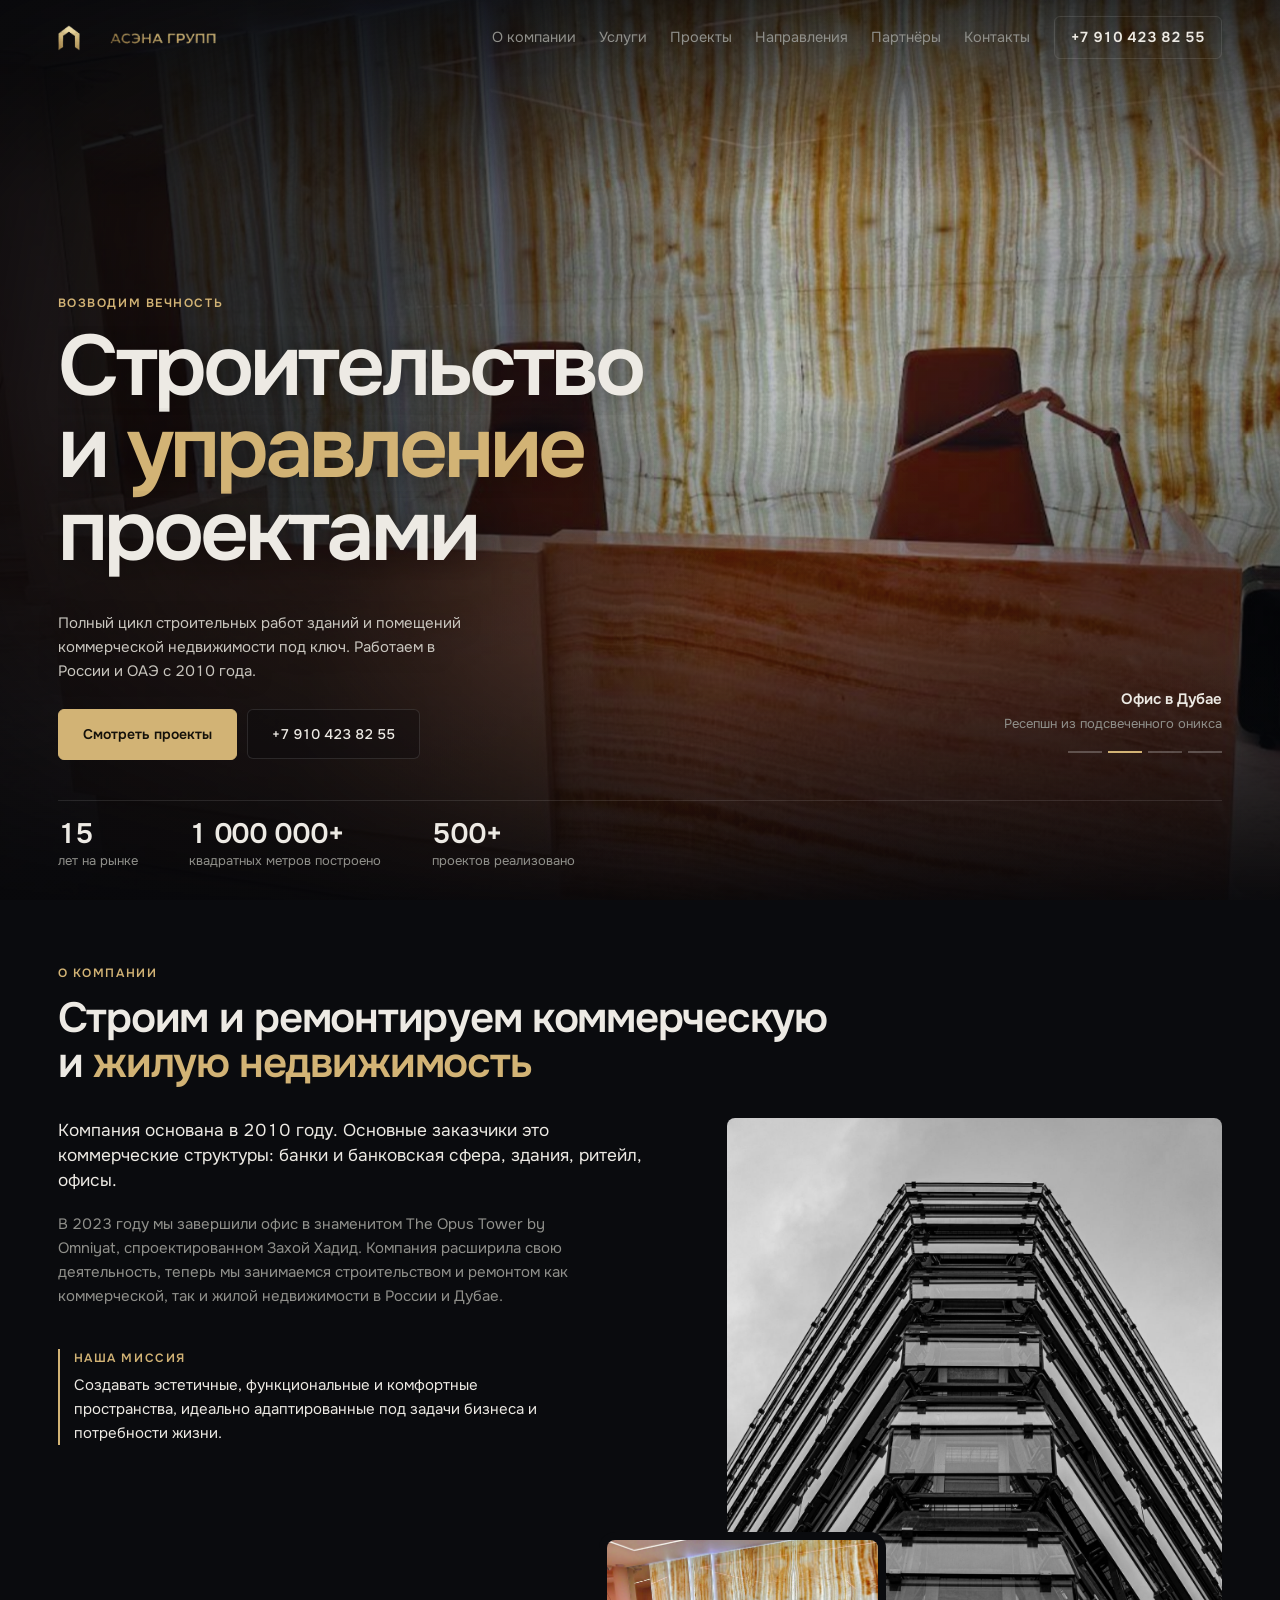
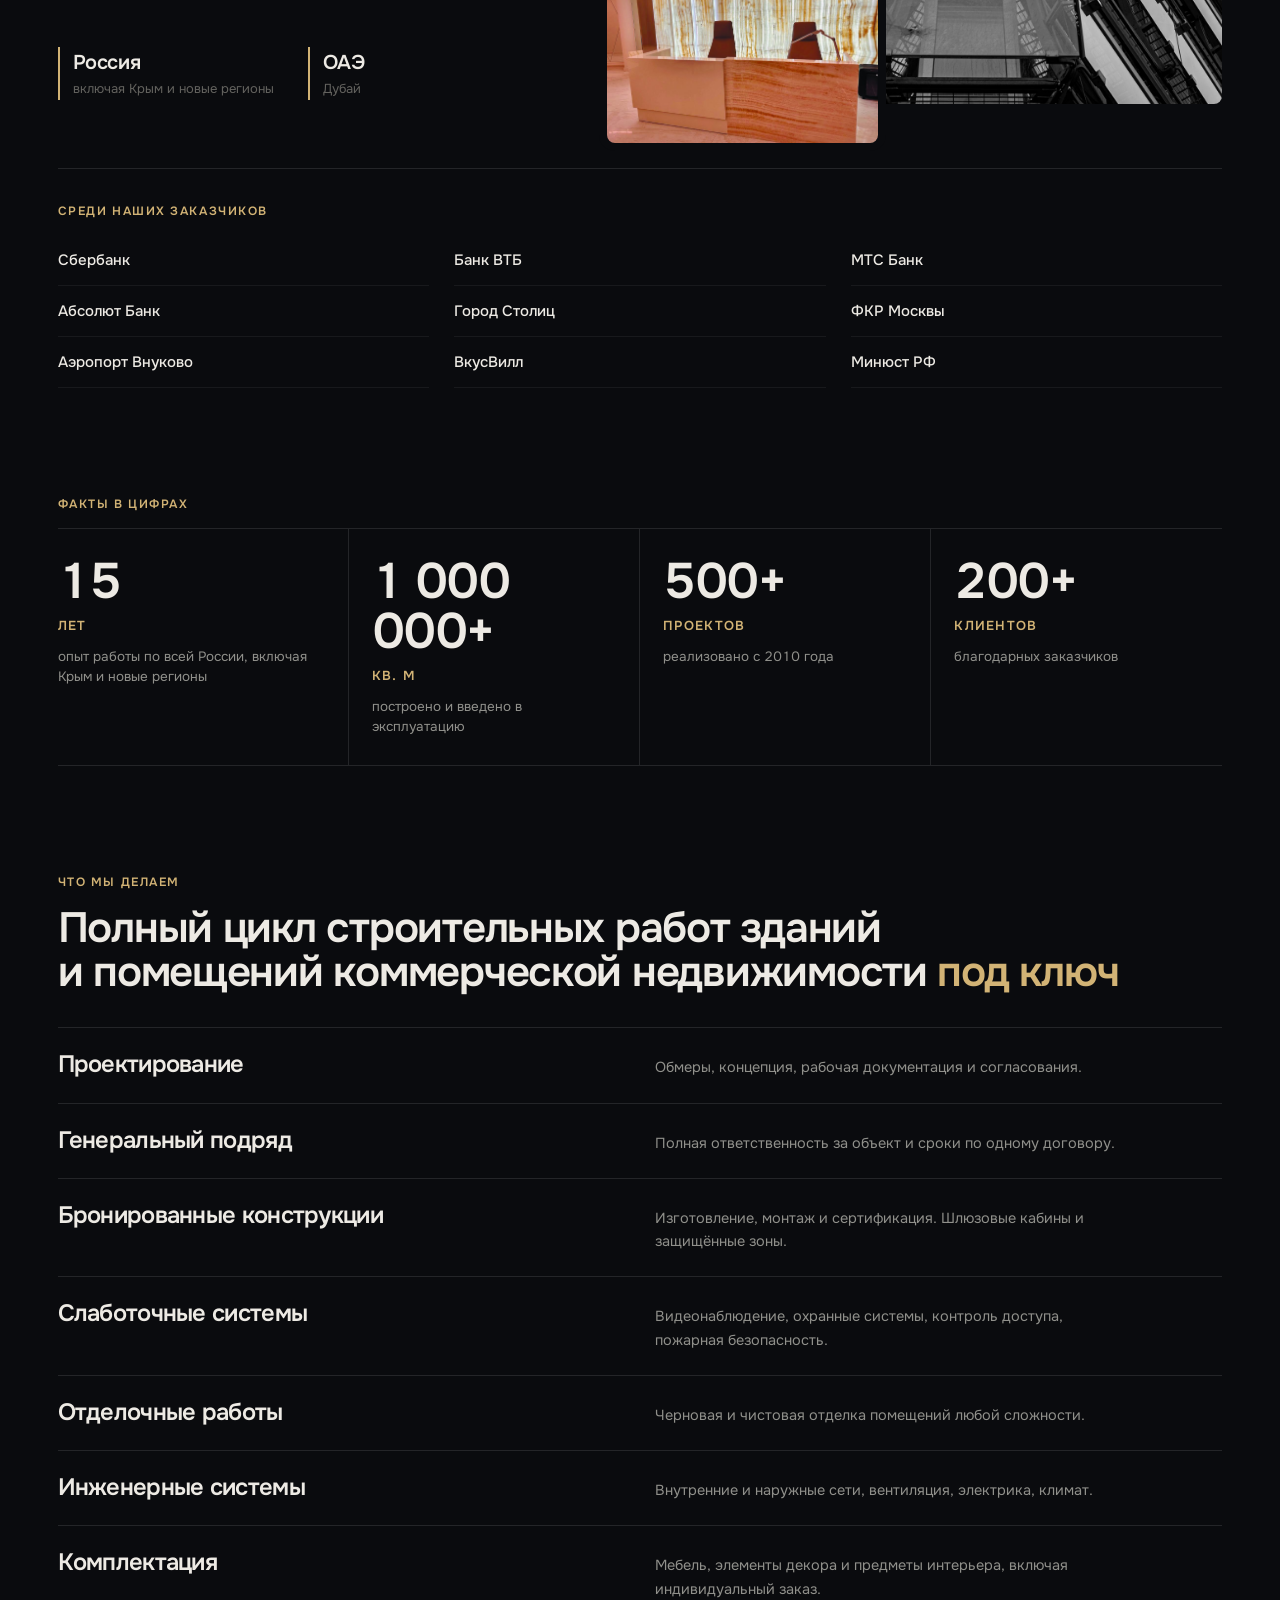
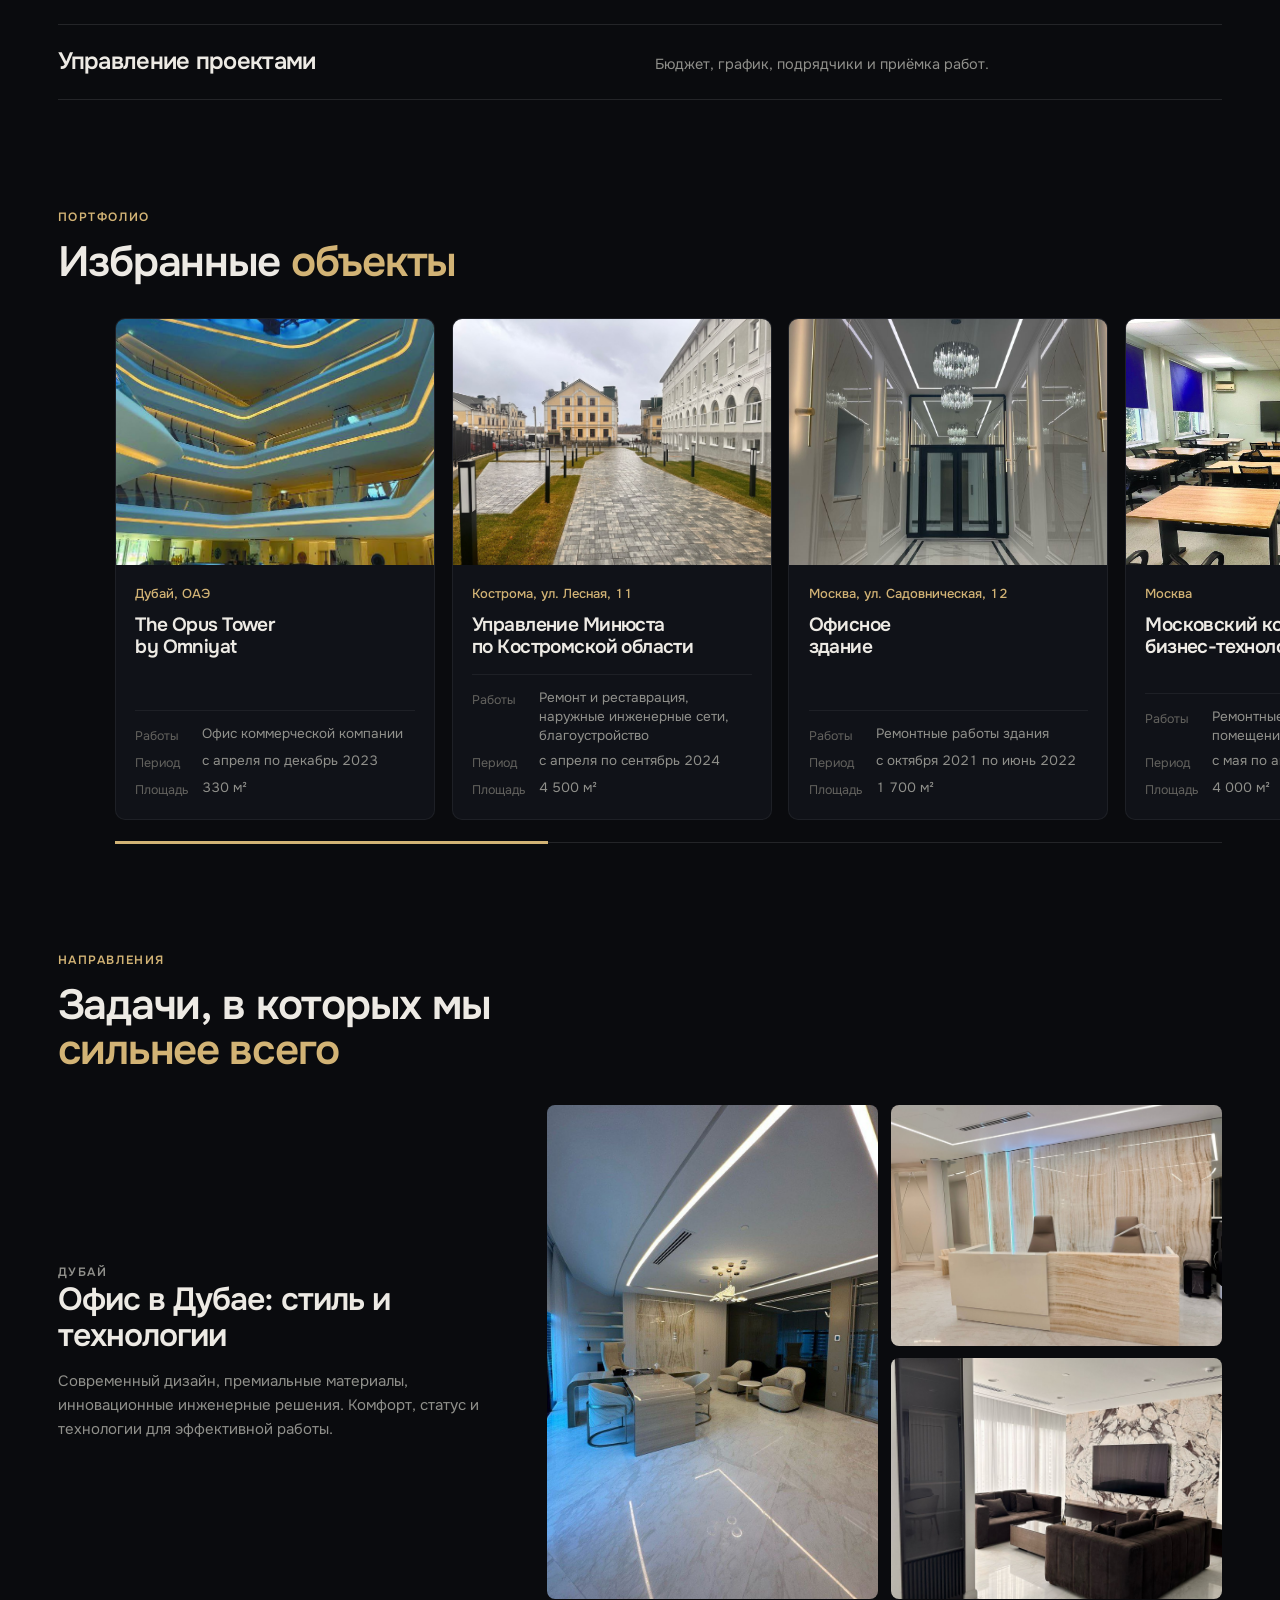
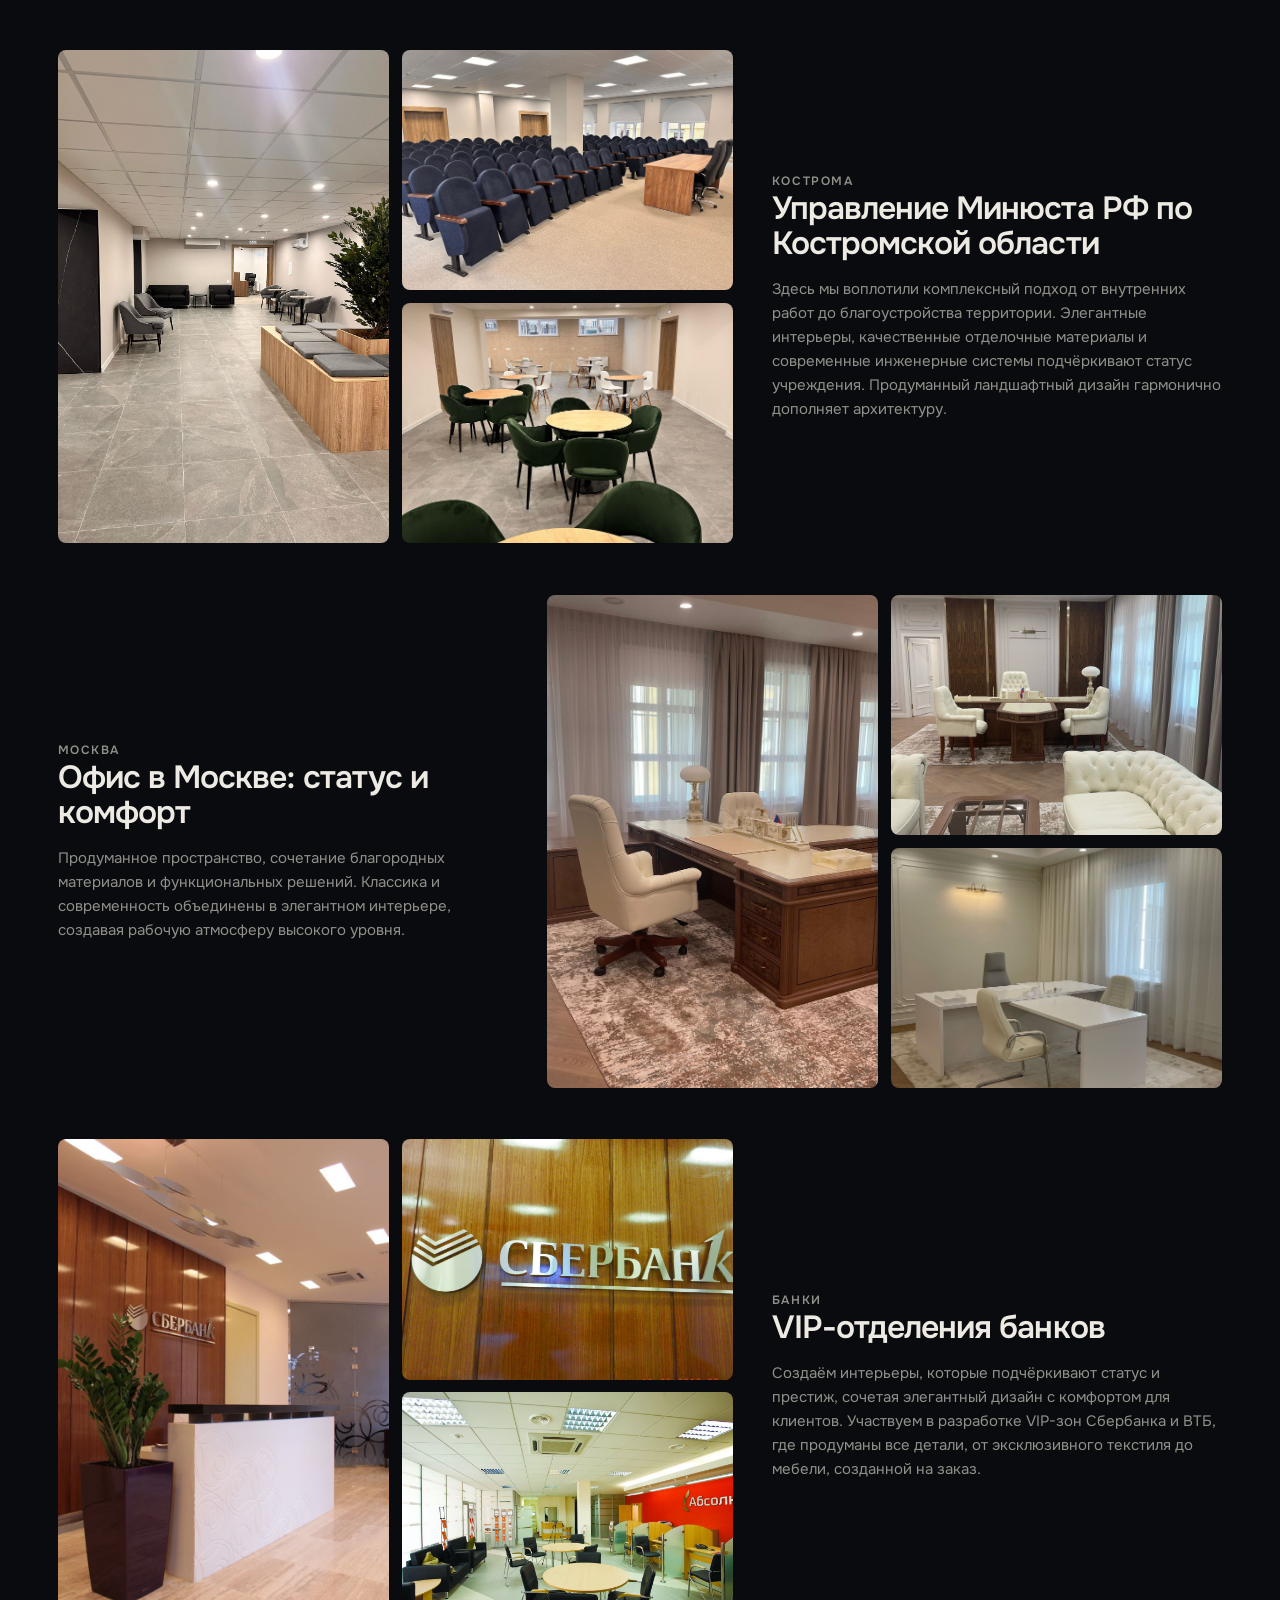
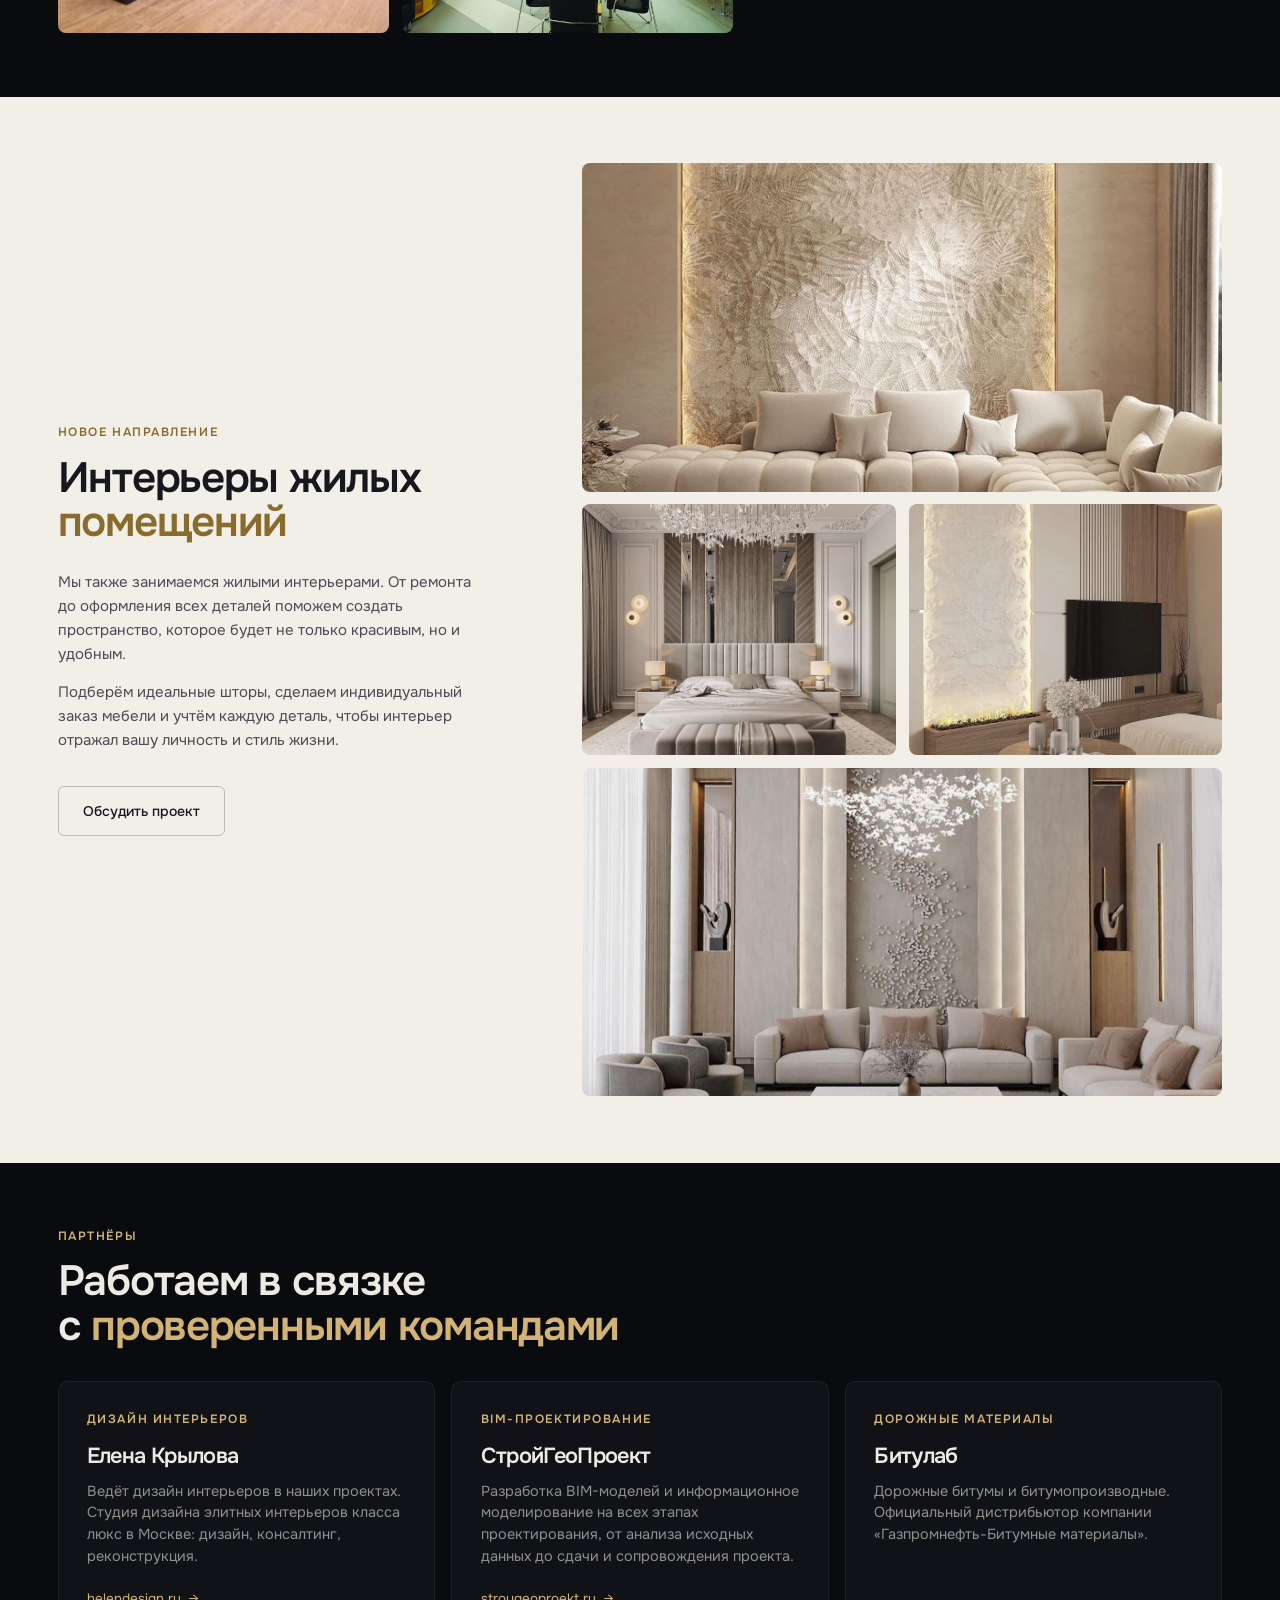
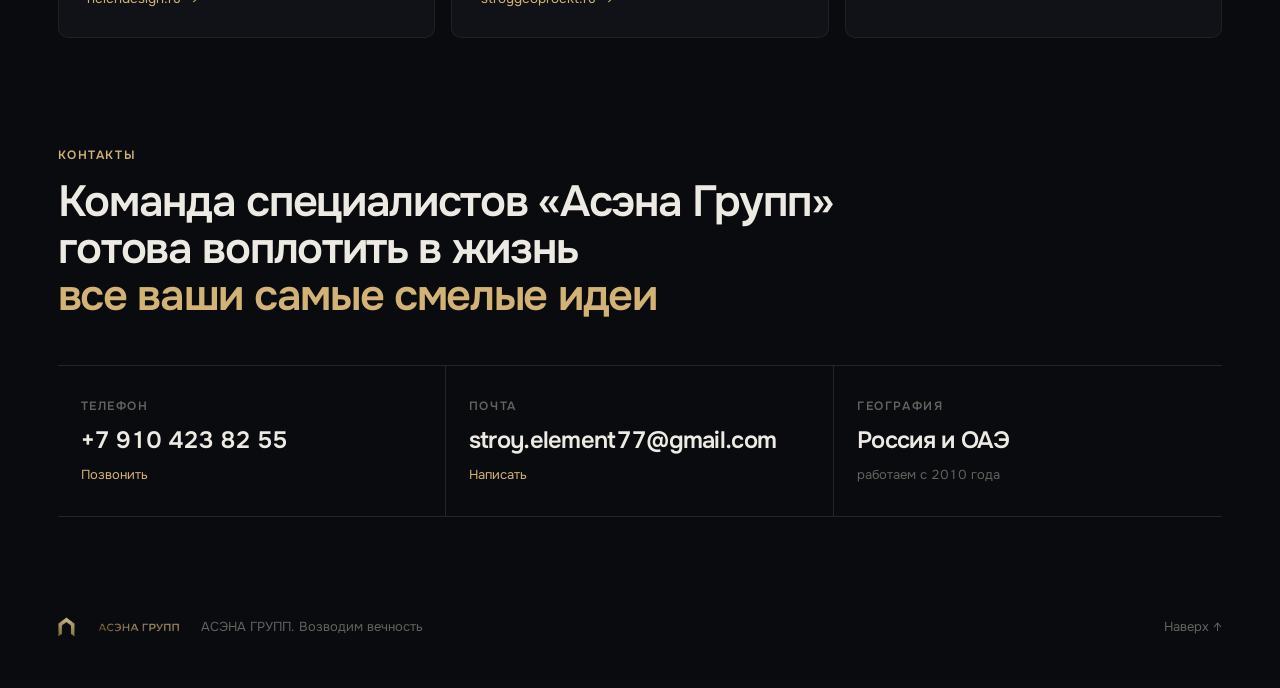
==== commit 39b2f6b2: "Первый экран: 3 секунды на кадр, без стрелок, счётчика и подсказки По просьбе заказчика: убраны «Лис" ====
--- a/index.html
+++ b/index.html
@@ -15,7 +15,7 @@
 <link rel="preconnect" href="https://fonts.gstatic.com" crossorigin>
 <link href="https://fonts.googleapis.com/css2?family=Onest:wght@300;400;500;600;700&display=swap" rel="stylesheet">
 <!-- ?v= в конце пути сбрасывает кэш браузера: после правки css или js увеличить номер -->
-<link rel="stylesheet" href="assets/css/style.css?v=2">
+<link rel="stylesheet" href="assets/css/style.css?v=3">
 </head>
 <body>
 
@@ -95,20 +95,11 @@
           <b>The Opus Tower by Omniyat</b>
           <i>Дубай, ОАЭ. Архитектура Захи Хадид</i>
         </div>
-        <div class="hero__nav">
-          <div class="hero__bars">
-            <button class="hero__bar is-on" type="button" aria-label="Объект 1"><i></i></button>
-            <button class="hero__bar" type="button" aria-label="Объект 2"><i></i></button>
-            <button class="hero__bar" type="button" aria-label="Объект 3"><i></i></button>
-            <button class="hero__bar" type="button" aria-label="Объект 4"><i></i></button>
-          </div>
-          <p class="hero__num"><b>01</b> / 04</p>
-          <button class="hero__arw" type="button" data-dir="-1" aria-label="Предыдущий объект">
-            <svg viewBox="0 0 24 24" aria-hidden="true"><path d="M15 5l-7 7 7 7"/></svg>
-          </button>
-          <button class="hero__arw" type="button" data-dir="1" aria-label="Следующий объект">
-            <svg viewBox="0 0 24 24" aria-hidden="true"><path d="M9 5l7 7-7 7"/></svg>
-          </button>
+        <div class="hero__bars">
+          <button class="hero__bar is-on" type="button" aria-label="Объект 1"><i></i></button>
+          <button class="hero__bar" type="button" aria-label="Объект 2"><i></i></button>
+          <button class="hero__bar" type="button" aria-label="Объект 3"><i></i></button>
+          <button class="hero__bar" type="button" aria-label="Объект 4"><i></i></button>
         </div>
       </div>
     </div>
@@ -117,7 +108,6 @@
       <div><b>15</b><span>лет на рынке</span></div>
       <div><b>1 000 000+</b><span>квадратных метров построено</span></div>
       <div><b>500+</b><span>проектов реализовано</span></div>
-      <a class="hero__scroll" href="#about"><span>Листайте</span><i></i></a>
     </div>
   </div>
 </section>
@@ -454,6 +444,6 @@
   <a href="#top">Наверх ↑</a>
 </footer>
 
-<script src="assets/js/main.js?v=2"></script>
+<script src="assets/js/main.js?v=3"></script>
 </body>
 </html>
--- a/assets/css/style.css
+++ b/assets/css/style.css
@@ -253,10 +253,13 @@
 
 .hero__stage{ position:absolute; inset:0; z-index:0; background:#07080B; }
 .hero__slide{
-  position:absolute; inset:0;
-  opacity:0; transition:opacity 1.5s var(--ease);
-}
-.hero__slide.is-on{ opacity:1; }
+  position:absolute; inset:0; z-index:0;
+  opacity:0; transition:opacity 1s var(--ease);
+}
+/* новый кадр проявляется поверх предыдущего: если гасить старый
+   одновременно, на середине наплыва проступает тёмный фон */
+.hero__slide.is-on{ opacity:1; z-index:1; }
+.hero__slide.was-on{ opacity:1; transition:none; }
 .hero__slide img{
   width:100%; height:100%; object-fit:cover;
   object-position:center var(--pos,50%);   /* --pos у слайда двигает кадр по вертикали */
@@ -264,7 +267,7 @@
   filter:contrast(1.05) saturate(.94);
 }
 /* медленный наезд, пока кадр на экране */
-.hero__slide.is-on img{ animation:heroZoom 16s var(--ease) forwards; }
+.hero__slide.is-on img{ animation:heroZoom 8s var(--ease) forwards; }
 @keyframes heroZoom{ to{ transform:scale(1.17); } }
 
 /* Затемнение: слева под текст, снизу под цифры, сверху под шапку */
@@ -354,9 +357,7 @@
 .hero__cap b{ font-size:15px; font-weight:600; }
 .hero__cap i{ font-style:normal; font-size:13px; color:var(--txt-dim); }
 
-.hero__nav{ display:flex; align-items:center; gap:12px; }
-
-.hero__bars{ display:flex; gap:6px; margin-right:4px; }
+.hero__bars{ display:flex; gap:6px; }
 .hero__bar{
   position:relative; width:34px; height:2px; padding:0;
   border:0; background:rgba(255,255,255,.24);
@@ -364,28 +365,10 @@
 }
 .hero__bar::before{ content:""; position:absolute; inset:-14px -3px; }  /* область нажатия */
 .hero__bar i{ position:absolute; inset:0 auto 0 0; width:0; background:var(--gold); }
-.hero__bar.is-on i{ animation:heroBar 7s linear forwards; }
+.hero__bar.is-on i{ animation:heroBar 3s linear forwards; }
 @keyframes heroBar{ to{ width:100%; } }
 
-.hero__num{
-  margin:0; font-size:13px; color:var(--txt-dim-2);
-  letter-spacing:.06em;
-}
-.hero__num b{ color:var(--txt); font-weight:600; }
-
-.hero__arw{
-  width:42px; height:42px; padding:0;
-  display:grid; place-items:center;
-  border:1px solid var(--line); border-radius:50%;
-  background:rgba(10,11,14,.34); color:var(--txt);
-  backdrop-filter:blur(8px); -webkit-backdrop-filter:blur(8px);
-  cursor:pointer;
-  transition:border-color .25s var(--ease), color .25s var(--ease), background .25s var(--ease);
-}
-.hero__arw svg{ width:19px; height:19px; fill:none; stroke:currentColor; stroke-width:1.5; }
-.hero__arw:hover{ border-color:var(--gold); color:var(--gold); background:rgba(10,11,14,.6); }
-
-/* ---------- Цифры и подсказка о прокрутке ---------- */
+/* ---------- Цифры ---------- */
 
 .hero__meta{
   display:flex; flex-wrap:wrap; align-items:flex-end;
@@ -399,29 +382,6 @@
   letter-spacing:-.04em; line-height:1.1;
 }
 .hero__meta span{ font-size:13px; color:var(--txt-dim); }
-
-.hero__scroll{
-  margin-left:auto; display:flex; align-items:center; gap:12px;
-  font-size:11px; font-weight:600; letter-spacing:.15em; text-transform:uppercase;
-  color:var(--txt-dim-2);
-  transition:color .25s var(--ease);
-}
-.hero__scroll:hover{ color:var(--gold); }
-.hero__scroll i{
-  width:1px; height:34px; overflow:hidden;
-  background:rgba(255,255,255,.16);
-  position:relative;
-}
-.hero__scroll i::after{
-  content:""; position:absolute; left:0; top:0; width:1px; height:12px;
-  background:var(--gold);
-  animation:heroDrop 2.4s var(--ease) infinite;
-}
-@keyframes heroDrop{
-  0%   { transform:translateY(-14px); opacity:0; }
-  30%  { opacity:1; }
-  100% { transform:translateY(34px);  opacity:0; }
-}
 
 /* ============================================================
    О КОМПАНИИ
@@ -818,7 +778,6 @@
       linear-gradient(to top, rgba(6,7,10,.96) 0%, rgba(6,7,10,.8) 38%, rgba(6,7,10,.52) 72%, rgba(6,7,10,.66) 100%),
       linear-gradient(to bottom, rgba(6,7,10,.84) 0%, transparent 22%);
   }
-  .hero__arw{ display:none; }          /* вместо стрелок свайп и полоски */
   .hero h1{ margin-bottom:.34em; }
   .hero__lead{ max-width:32ch; font-size:14.5px; }
   .hero__act{ margin-top:18px; }
@@ -837,7 +796,6 @@
   .hero__meta{ display:grid; grid-template-columns:repeat(3,1fr); align-items:start; gap:12px; padding-top:14px; }
   .hero__meta b{ font-size:17px; white-space:nowrap; }
   .hero__meta span{ font-size:10.5px; line-height:1.3; color:var(--txt-dim-2); }
-  .hero__scroll{ display:none; }
   .figures__grid{ grid-template-columns:1fr; }
   .fig{ border-right:none; padding-left:0 !important; }
   .about__media{ grid-template-columns:1fr; }
@@ -854,6 +812,5 @@
   .hero h1 .l > b{ transform:none; animation:none; }
   .hero__up{ opacity:1; transform:none; animation:none; }
   .hero__bar.is-on i{ animation:none; width:100%; }
-  .hero__scroll i::after{ animation:none; }
   *{ transition-duration:.01ms !important; }
 }
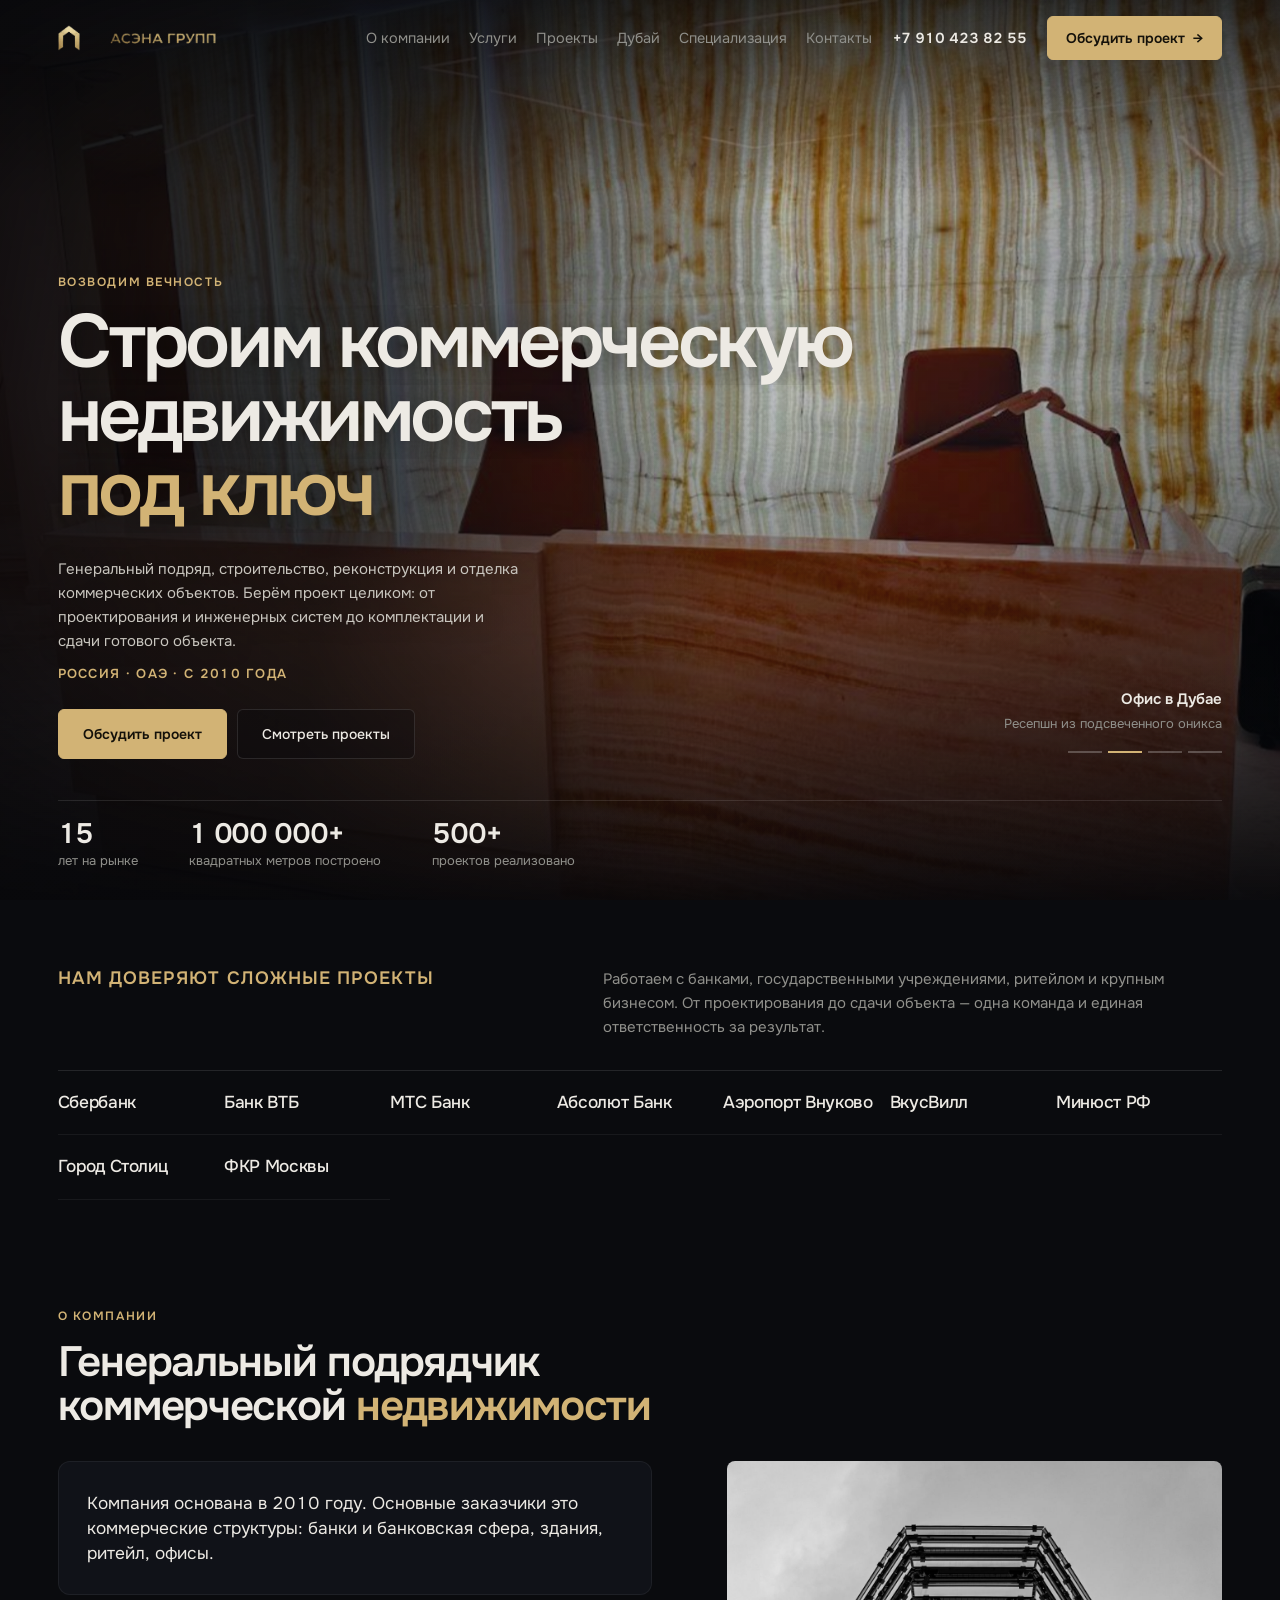
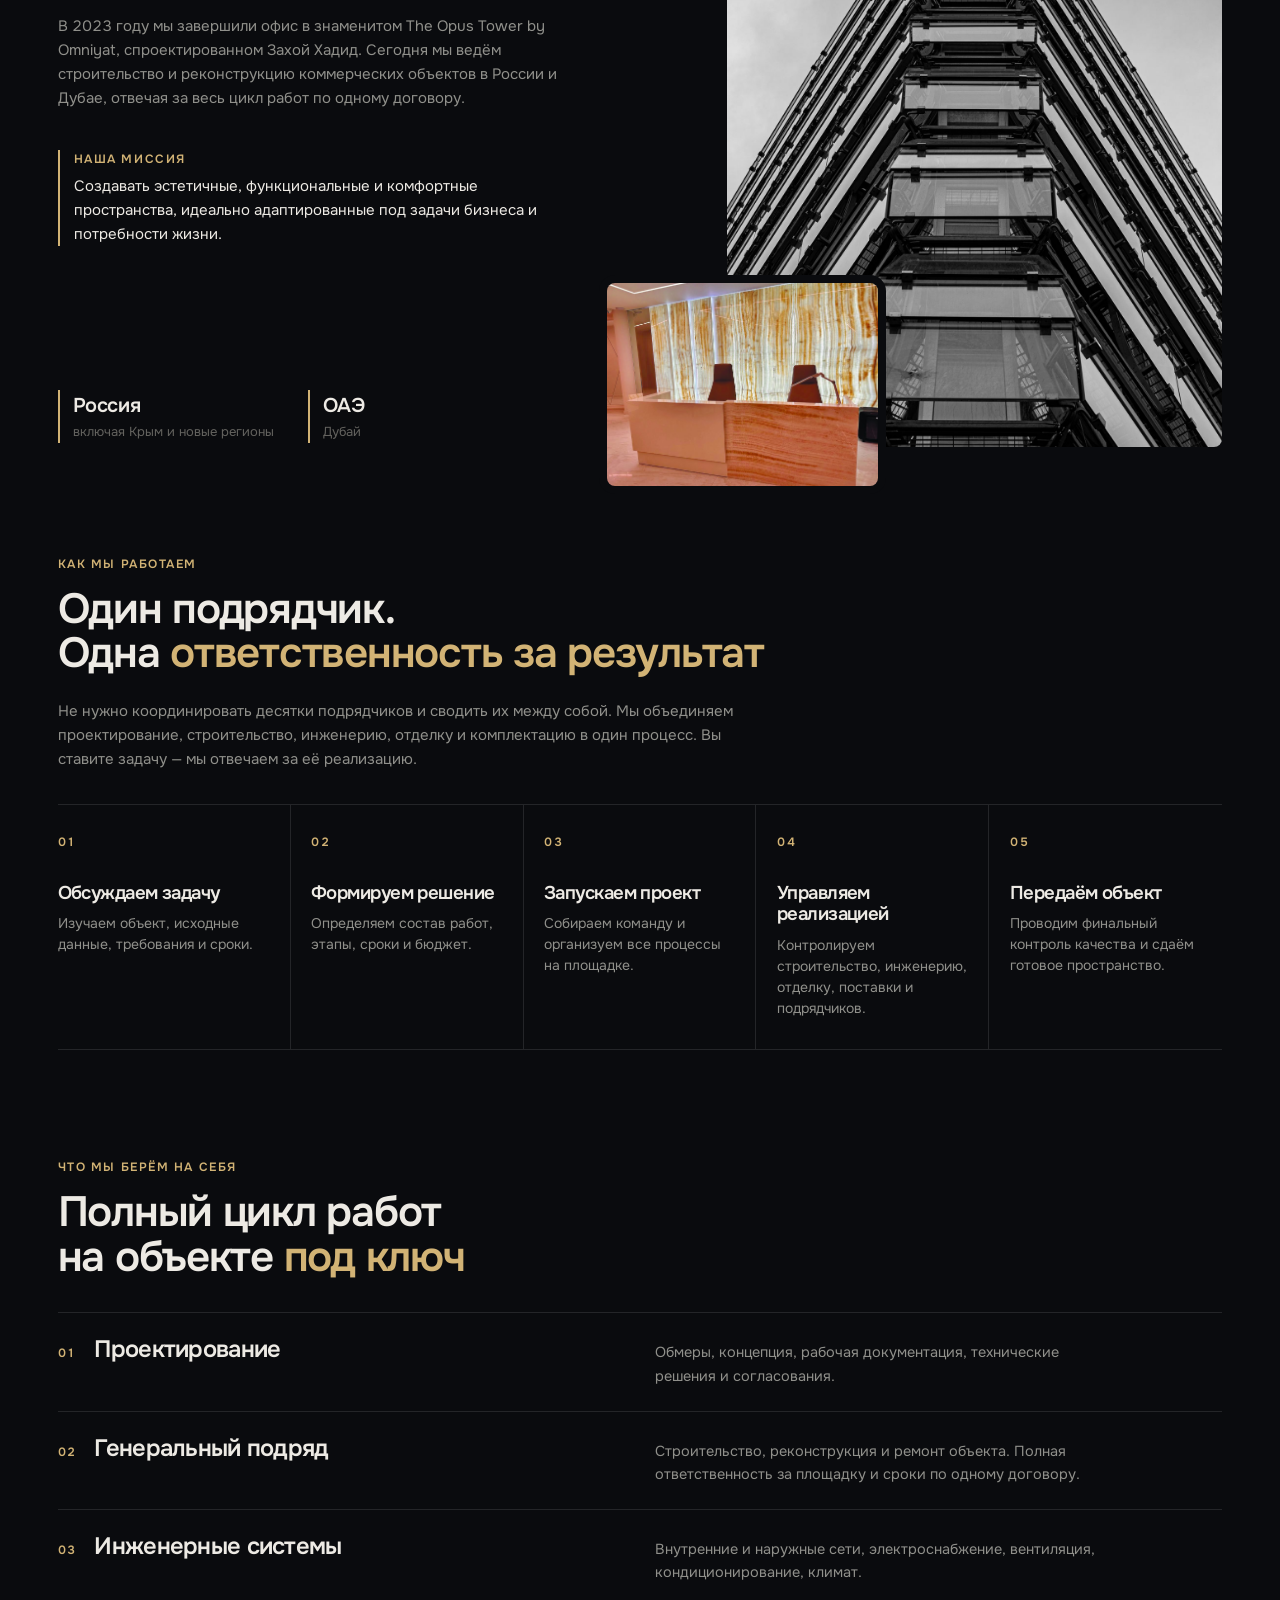
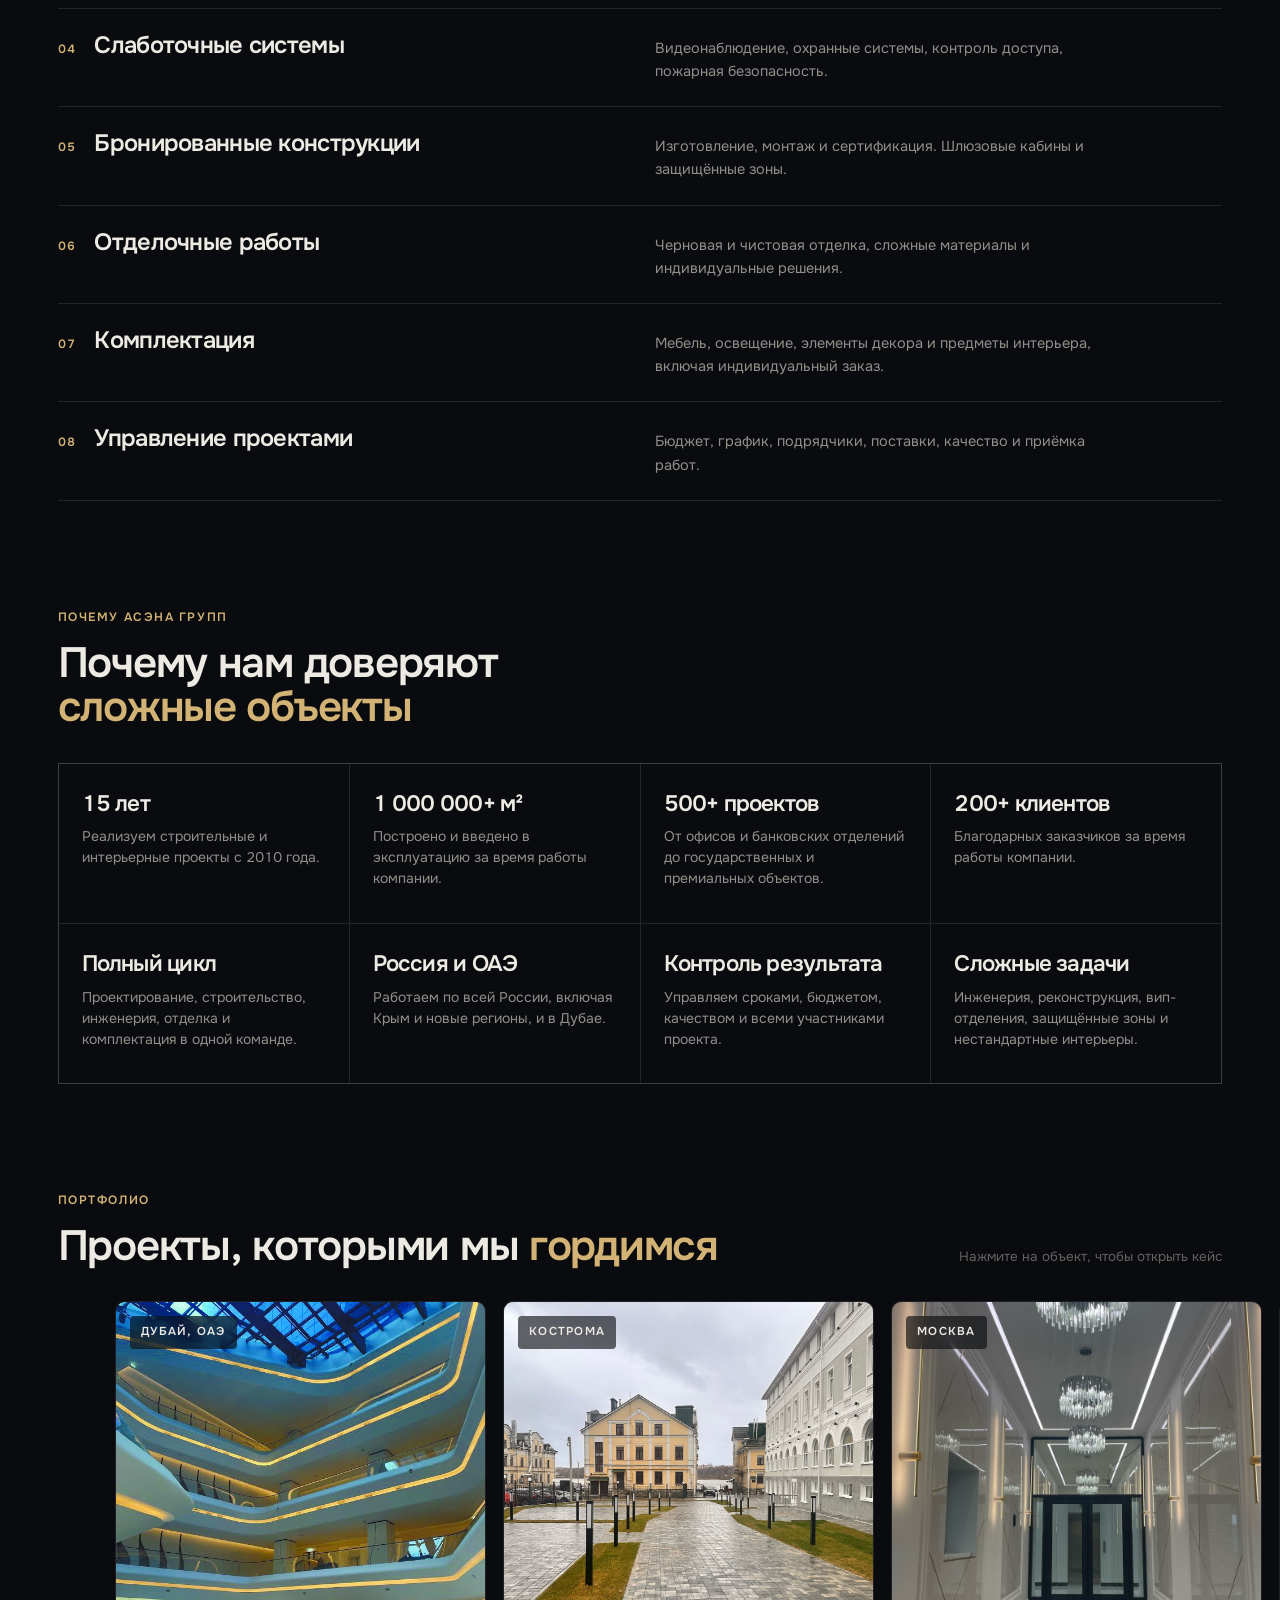
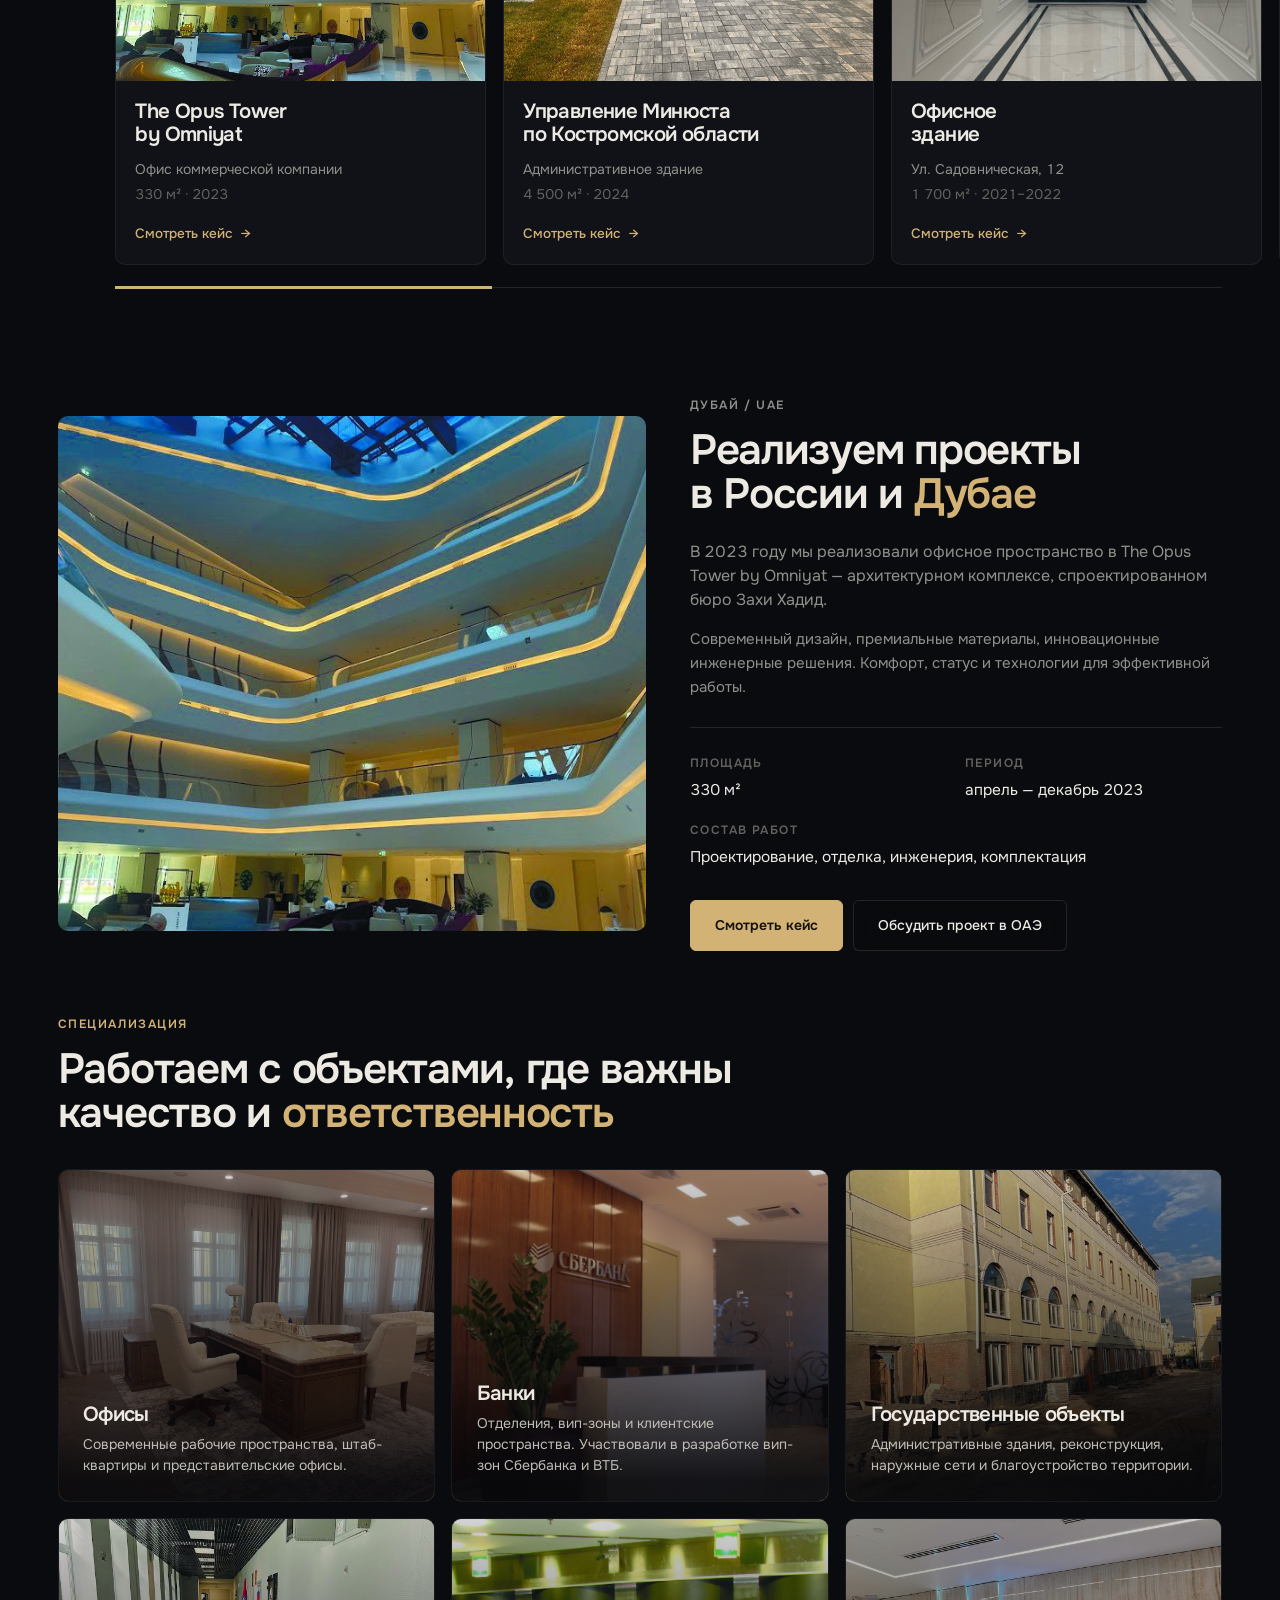
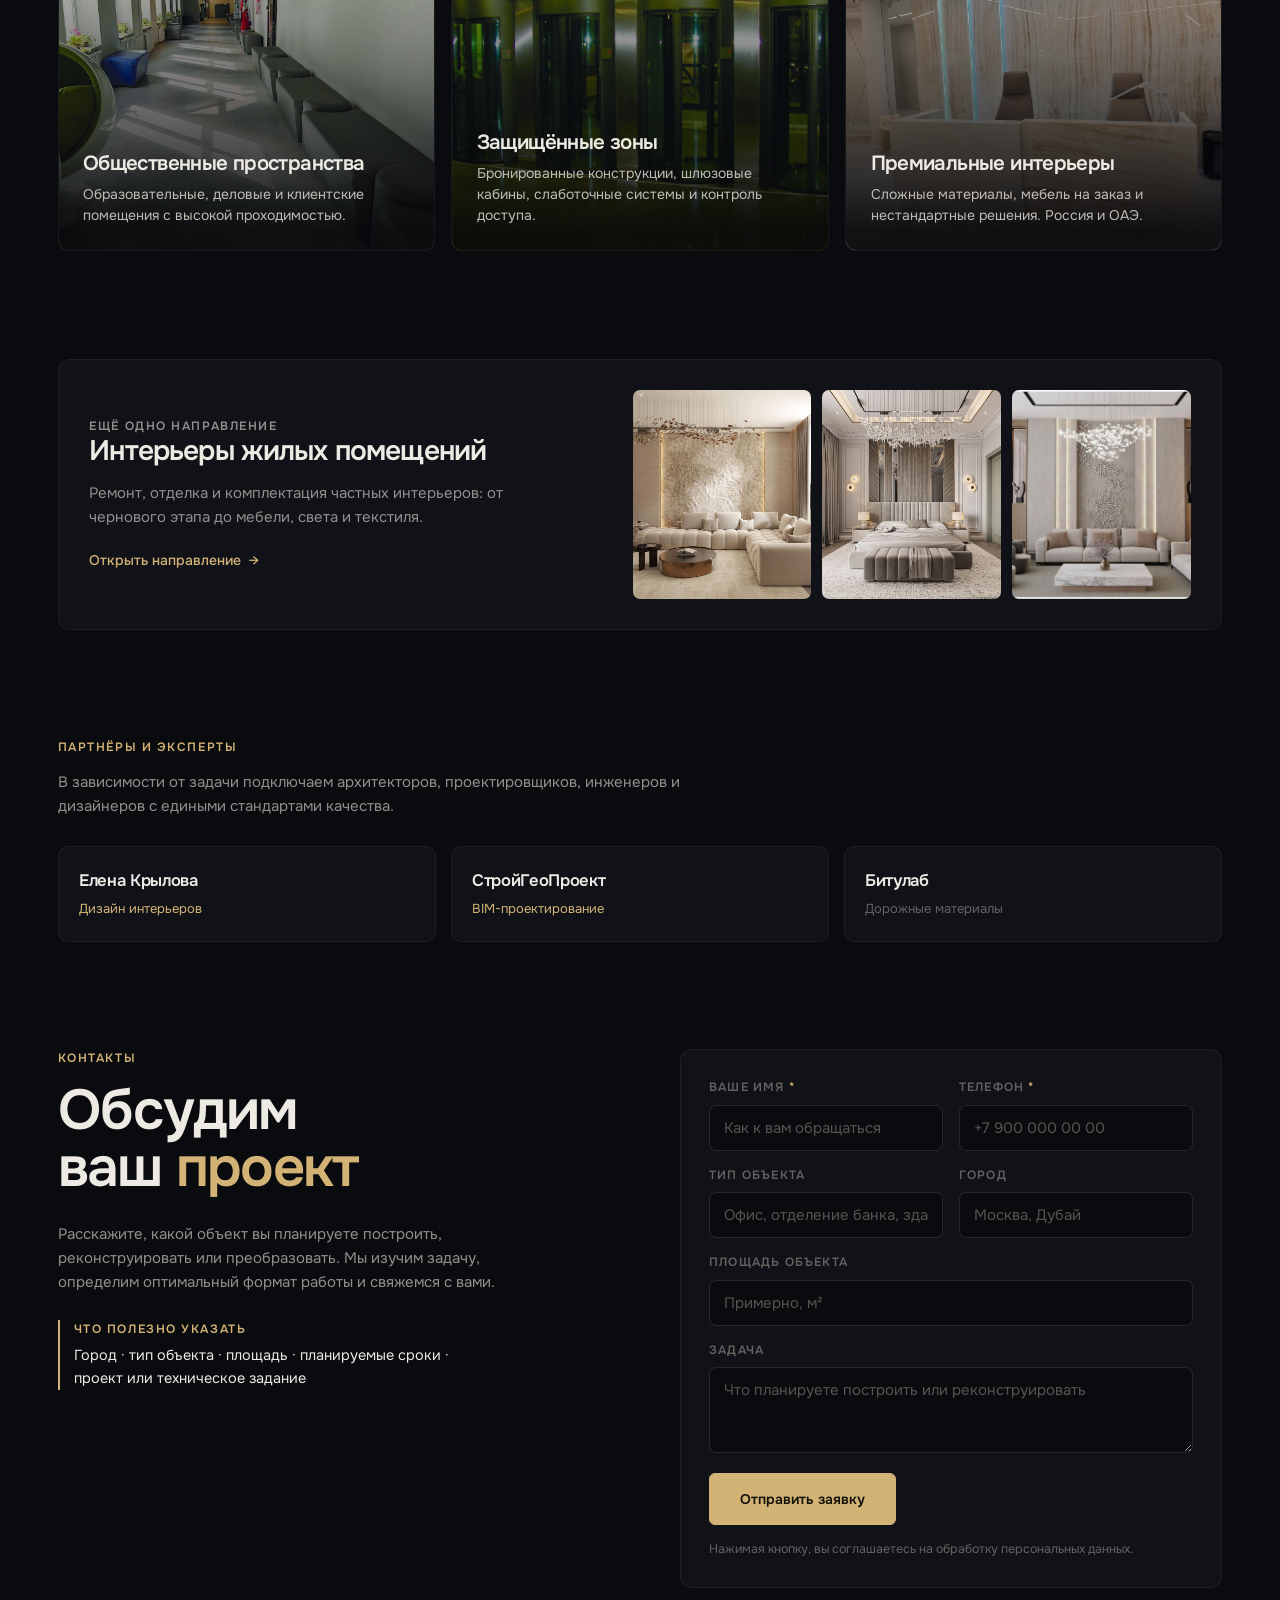
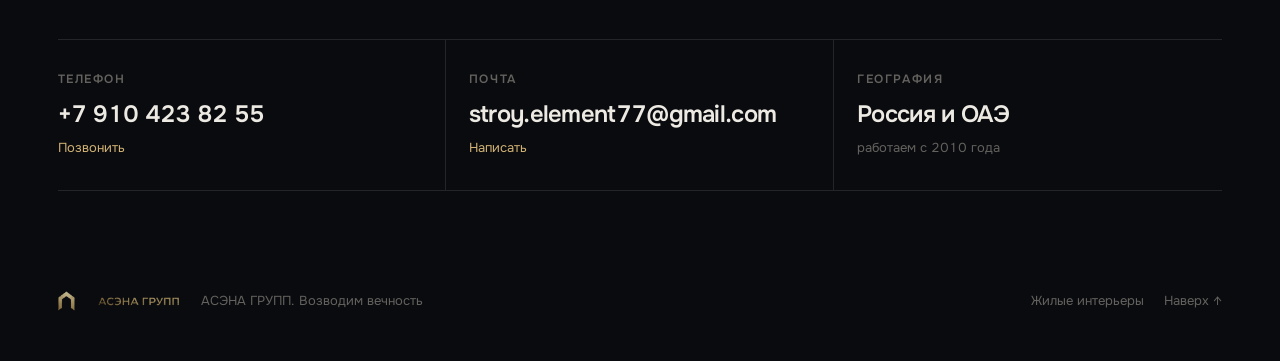
==== commit 4214e53b: "Вторая итерация: B2B-позиционирование, кейсы объектов и форма заявки Первый экран: оффер «Строим ком" ====
--- a/index.html
+++ b/index.html
@@ -3,11 +3,11 @@
 <head>
 <meta charset="utf-8">
 <meta name="viewport" content="width=device-width, initial-scale=1">
-<title>АСЭНА ГРУПП. Строительство и управление проектами</title>
-<meta name="description" content="АСЭНА ГРУПП: полный цикл строительных работ коммерческой недвижимости под ключ с 2010 года. Ремонт и интерьеры жилых помещений. Россия и ОАЭ.">
+<title>АСЭНА ГРУПП. Строительство коммерческой недвижимости под ключ</title>
+<meta name="description" content="АСЭНА ГРУПП: генеральный подряд, строительство, реконструкция и отделка коммерческой недвижимости под ключ. 15 лет, 1 000 000+ м², 500+ проектов. Россия и ОАЭ.">
 <meta name="theme-color" content="#0A0B0E">
-<meta property="og:title" content="АСЭНА ГРУПП. Возводим вечность">
-<meta property="og:description" content="Полный цикл строительных работ под ключ. 15 лет, 500+ проектов, Россия и ОАЭ.">
+<meta property="og:title" content="АСЭНА ГРУПП. Строим коммерческую недвижимость под ключ">
+<meta property="og:description" content="Генеральный подряд, строительство, реконструкция и отделка коммерческих объектов. 15 лет, 500+ проектов, Россия и ОАЭ.">
 <meta property="og:image" content="assets/img/hero-opus.jpg">
 <meta property="og:type" content="website">
 <link rel="icon" href="assets/img/favicon.png">
@@ -15,7 +15,7 @@
 <link rel="preconnect" href="https://fonts.gstatic.com" crossorigin>
 <link href="https://fonts.googleapis.com/css2?family=Onest:wght@300;400;500;600;700&display=swap" rel="stylesheet">
 <!-- ?v= в конце пути сбрасывает кэш браузера: после правки css или js увеличить номер -->
-<link rel="stylesheet" href="assets/css/style.css?v=3">
+<link rel="stylesheet" href="assets/css/style.css?v=4">
 </head>
 <body>
 
@@ -32,7 +32,9 @@
 
 <div class="blueprint" aria-hidden="true"><span></span><span></span><span></span><span></span><span></span></div>
 
-<!-- ========== ШАПКА ========== -->
+<!-- ========== ШАПКА ==========
+     Кнопка «Обсудить проект» видна всегда, на любом экране и на любой высоте
+     прокрутки: это главный путь к заявке -->
 <header class="hdr" id="hdr">
   <a class="hdr__logo" href="#top" aria-label="АСЭНА ГРУПП, на главную">
     <img src="assets/img/logo.png" alt="АСЭНА ГРУПП">
@@ -41,12 +43,13 @@
     <a href="#about">О компании</a>
     <a href="#services">Услуги</a>
     <a href="#projects">Проекты</a>
-    <a href="#focus">Направления</a>
-    <a href="#partners">Партнёры</a>
+    <a href="#dubai">Дубай</a>
+    <a href="#spec">Специализация</a>
     <a href="#contacts">Контакты</a>
     <a class="nav-tel" href="tel:+79104238255">+7 910 423 82 55</a>
   </nav>
   <a class="hdr__tel" href="tel:+79104238255">+7 910 423 82 55</a>
+  <button class="hdr__cta" type="button" data-lead="Шапка сайта">Обсудить проект <i>&rarr;</i></button>
   <button class="burger" id="burger" aria-label="Меню" aria-expanded="false"><i></i><i></i></button>
 </header>
 
@@ -79,14 +82,15 @@
       <div class="hero__text">
         <p class="tag hero__up">Возводим вечность</p>
         <h1>
-          <span class="l" style="--i:0"><b>Строительство</b></span>
-          <span class="l" style="--i:1"><b>и <em class="accent">управление</em></b></span>
-          <span class="l" style="--i:2"><b>проектами</b></span>
+          <span class="l" style="--i:0"><b>Строим коммерческую</b></span>
+          <span class="l" style="--i:1"><b>недвижимость</b></span>
+          <span class="l" style="--i:2"><b><em class="accent">под ключ</em></b></span>
         </h1>
-        <p class="hero__lead hero__up">Полный цикл строительных работ зданий и помещений коммерческой недвижимости под ключ. Работаем в России и ОАЭ с 2010 года.</p>
+        <p class="hero__lead hero__up">Генеральный подряд, строительство, реконструкция и отделка коммерческих объектов. Берём проект целиком: от проектирования и инженерных систем до комплектации и сдачи готового объекта.</p>
+        <p class="hero__geo hero__up">Россия · ОАЭ · с 2010 года</p>
         <div class="hero__act hero__up">
-          <a class="btn btn--solid" href="#projects">Смотреть проекты</a>
-          <a class="btn btn--ghost" href="tel:+79104238255">+7 910 423 82 55</a>
+          <button class="btn btn--solid" type="button" data-lead="Первый экран">Обсудить проект</button>
+          <a class="btn btn--ghost" href="#projects">Смотреть проекты</a>
         </div>
       </div>
 
@@ -112,17 +116,39 @@
   </div>
 </section>
 
+<!-- ========== НАМ ДОВЕРЯЮТ ==========
+     Заказчики подняты сразу под первый экран: это самое сильное
+     доказательство уровня компании, ему нельзя лежать в подвале.
+     Логотипов у нас нет, поэтому названия набраны крупным текстом -->
+<section class="sect trust" id="trust">
+  <div class="trust__head">
+    <p class="tag">Нам доверяют сложные проекты</p>
+    <p class="trust__lead">Работаем с банками, государственными учреждениями, ритейлом и крупным бизнесом. От проектирования до сдачи объекта — одна команда и единая ответственность за результат.</p>
+  </div>
+  <ul class="trust__list">
+    <li>Сбербанк</li>
+    <li>Банк ВТБ</li>
+    <li>МТС Банк</li>
+    <li>Абсолют Банк</li>
+    <li>Аэропорт Внуково</li>
+    <li>ВкусВилл</li>
+    <li>Минюст РФ</li>
+    <li>Город Столиц</li>
+    <li>ФКР Москвы</li>
+  </ul>
+</section>
+
 <!-- ========== О КОМПАНИИ ========== -->
 <section class="sect about" id="about">
   <div class="sect__head">
     <p class="tag">О компании</p>
-    <h2 class="h2">Строим и ремонтируем коммерческую<br>и <span class="accent">жилую недвижимость</span></h2>
+    <h2 class="h2">Генеральный подрядчик<br>коммерческой <span class="accent">недвижимости</span></h2>
   </div>
 
   <div class="about__body">
     <div class="about__txt">
       <p class="lead reveal">Компания основана в 2010 году. Основные заказчики это коммерческие структуры: банки и банковская сфера, здания, ритейл, офисы.</p>
-      <p class="reveal">В 2023 году мы завершили офис в знаменитом The Opus Tower by Omniyat, спроектированном Захой Хадид. Компания расширила свою деятельность, теперь мы занимаемся строительством и ремонтом как коммерческой, так и жилой недвижимости в России и Дубае.</p>
+      <p class="reveal">В 2023 году мы завершили офис в знаменитом The Opus Tower by Omniyat, спроектированном Захой Хадид. Сегодня мы ведём строительство и реконструкцию коммерческих объектов в России и Дубае, отвечая за весь цикл работ по одному договору.</p>
 
       <p class="mission reveal"><span>Наша миссия</span>Создавать эстетичные, функциональные и комфортные пространства, идеально адаптированные под задачи бизнеса и потребности жизни.</p>
 
@@ -137,160 +163,209 @@
       <figure class="about__off reveal"><img src="assets/img/dubai-onyx.jpg" alt="Ресепшн из оникса, офис в Дубае" loading="lazy"></figure>
     </div>
   </div>
-
-  <div class="clients reveal">
-    <p class="tag">Среди наших заказчиков</p>
-    <ul>
-      <li>Сбербанк</li>
-      <li>Банк ВТБ</li>
-      <li>МТС Банк</li>
-      <li>Абсолют Банк</li>
-      <li>Город Столиц</li>
-      <li>ФКР Москвы</li>
-      <li>Аэропорт Внуково</li>
-      <li>ВкусВилл</li>
-      <li>Минюст РФ</li>
-    </ul>
-  </div>
-</section>
-
-<!-- ========== ЦИФРЫ ========== -->
-<section class="sect figures" id="figures">
-  <p class="tag">Факты в цифрах</p>
-  <div class="figures__grid">
-    <div class="fig reveal"><b>15</b><i>лет</i><span>опыт работы по всей России, включая Крым и новые регионы</span></div>
-    <div class="fig reveal"><b>1 000 000+</b><i>кв. м</i><span>построено и введено в эксплуатацию</span></div>
-    <div class="fig reveal"><b>500+</b><i>проектов</i><span>реализовано с 2010 года</span></div>
-    <div class="fig reveal"><b>200+</b><i>клиентов</i><span>благодарных заказчиков</span></div>
-  </div>
+</section>
+
+<!-- ========== КАК МЫ РАБОТАЕМ ==========
+     Главный смысловой блок: объясняет, почему выгодно отдать объект целиком.
+     Пять шагов вместо перечисления услуг — снимает у заказчика тревогу
+     «а что будет происходить после подписания договора» -->
+<section class="sect flow" id="flow">
+  <div class="sect__head">
+    <p class="tag">Как мы работаем</p>
+    <h2 class="h2">Один подрядчик.<br>Одна <span class="accent">ответственность за результат</span></h2>
+    <p class="flow__lead reveal">Не нужно координировать десятки подрядчиков и сводить их между собой. Мы объединяем проектирование, строительство, инженерию, отделку и комплектацию в один процесс. Вы ставите задачу — мы отвечаем за её реализацию.</p>
+  </div>
+
+  <ol class="flow__list">
+    <li class="flow__i reveal">
+      <b>01</b>
+      <h3>Обсуждаем задачу</h3>
+      <p>Изучаем объект, исходные данные, требования и сроки.</p>
+    </li>
+    <li class="flow__i reveal">
+      <b>02</b>
+      <h3>Формируем решение</h3>
+      <p>Определяем состав работ, этапы, сроки и бюджет.</p>
+    </li>
+    <li class="flow__i reveal">
+      <b>03</b>
+      <h3>Запускаем проект</h3>
+      <p>Собираем команду и организуем все процессы на площадке.</p>
+    </li>
+    <li class="flow__i reveal">
+      <b>04</b>
+      <h3>Управляем реализацией</h3>
+      <p>Контролируем строительство, инженерию, отделку, поставки и подрядчиков.</p>
+    </li>
+    <li class="flow__i reveal">
+      <b>05</b>
+      <h3>Передаём объект</h3>
+      <p>Проводим финальный контроль качества и сдаём готовое пространство.</p>
+    </li>
+  </ol>
 </section>
 
 <!-- ========== УСЛУГИ ========== -->
 <section class="sect services" id="services">
   <div class="sect__head">
-    <p class="tag">Что мы делаем</p>
-    <h2 class="h2">Полный цикл строительных работ зданий<br>и помещений коммерческой недвижимости <span class="accent">под ключ</span></h2>
+    <p class="tag">Что мы берём на себя</p>
+    <h2 class="h2">Полный цикл работ<br>на объекте <span class="accent">под ключ</span></h2>
   </div>
 
   <ul class="srv" id="srv">
     <li class="srv__i reveal" data-img="assets/img/kostroma-raw.jpg">
-      <h3>Проектирование</h3><p>Обмеры, концепция, рабочая документация и согласования.</p>
+      <h3><b>01</b>Проектирование</h3><p>Обмеры, концепция, рабочая документация, технические решения и согласования.</p>
     </li>
     <li class="srv__i reveal" data-img="assets/img/kostroma-yard.jpg">
-      <h3>Генеральный подряд</h3><p>Полная ответственность за объект и сроки по одному договору.</p>
+      <h3><b>02</b>Генеральный подряд</h3><p>Строительство, реконструкция и ремонт объекта. Полная ответственность за площадку и сроки по одному договору.</p>
+    </li>
+    <li class="srv__i reveal" data-img="assets/img/dubai-window.jpg">
+      <h3><b>03</b>Инженерные системы</h3><p>Внутренние и наружные сети, электроснабжение, вентиляция, кондиционирование, климат.</p>
+    </li>
+    <li class="srv__i reveal" data-img="assets/img/bank-branch.jpg">
+      <h3><b>04</b>Слаботочные системы</h3><p>Видеонаблюдение, охранные системы, контроль доступа, пожарная безопасность.</p>
     </li>
     <li class="srv__i reveal" data-img="assets/img/gates.jpg">
-      <h3>Бронированные конструкции</h3><p>Изготовление, монтаж и сертификация. Шлюзовые кабины и защищённые зоны.</p>
-    </li>
-    <li class="srv__i reveal" data-img="assets/img/bank-branch.jpg">
-      <h3>Слаботочные системы</h3><p>Видеонаблюдение, охранные системы, контроль доступа, пожарная безопасность.</p>
+      <h3><b>05</b>Бронированные конструкции</h3><p>Изготовление, монтаж и сертификация. Шлюзовые кабины и защищённые зоны.</p>
     </li>
     <li class="srv__i reveal" data-img="assets/img/moscow-corridor.jpg">
-      <h3>Отделочные работы</h3><p>Черновая и чистовая отделка помещений любой сложности.</p>
-    </li>
-    <li class="srv__i reveal" data-img="assets/img/dubai-window.jpg">
-      <h3>Инженерные системы</h3><p>Внутренние и наружные сети, вентиляция, электрика, климат.</p>
+      <h3><b>06</b>Отделочные работы</h3><p>Черновая и чистовая отделка, сложные материалы и индивидуальные решения.</p>
     </li>
     <li class="srv__i reveal" data-img="assets/img/moscow-lounge.jpg">
-      <h3>Комплектация</h3><p>Мебель, элементы декора и предметы интерьера, включая индивидуальный заказ.</p>
+      <h3><b>07</b>Комплектация</h3><p>Мебель, освещение, элементы декора и предметы интерьера, включая индивидуальный заказ.</p>
     </li>
     <li class="srv__i reveal" data-img="assets/img/dubai-meeting.jpg">
-      <h3>Управление проектами</h3><p>Бюджет, график, подрядчики и приёмка работ.</p>
+      <h3><b>08</b>Управление проектами</h3><p>Бюджет, график, подрядчики, поставки, качество и приёмка работ.</p>
     </li>
   </ul>
   <div class="srv__peek" id="srvPeek" aria-hidden="true"><img src="assets/img/dubai-lobby.jpg" alt=""></div>
 </section>
 
-<!-- ========== ПРОЕКТЫ ========== -->
+<!-- ========== ПОЧЕМУ МЫ ==========
+     Отвечает на главный вопрос заказчика: «почему я должен отдать вам объект».
+     Сюда же собраны все цифры, поэтому отдельного блока с цифрами больше нет -->
+<section class="sect why" id="why">
+  <div class="sect__head">
+    <p class="tag">Почему АСЭНА ГРУПП</p>
+    <h2 class="h2">Почему нам доверяют<br><span class="accent">сложные объекты</span></h2>
+  </div>
+
+  <div class="why__grid">
+    <div class="why__i reveal"><b>15 лет</b><span>Реализуем строительные и интерьерные проекты с 2010 года.</span></div>
+    <div class="why__i reveal"><b>1 000 000+ м²</b><span>Построено и введено в эксплуатацию за время работы компании.</span></div>
+    <div class="why__i reveal"><b>500+ проектов</b><span>От офисов и банковских отделений до государственных и премиальных объектов.</span></div>
+    <div class="why__i reveal"><b>200+ клиентов</b><span>Благодарных заказчиков за время работы компании.</span></div>
+    <div class="why__i reveal"><b>Полный цикл</b><span>Проектирование, строительство, инженерия, отделка и комплектация в одной команде.</span></div>
+    <div class="why__i reveal"><b>Россия и ОАЭ</b><span>Работаем по всей России, включая Крым и новые регионы, и в Дубае.</span></div>
+    <div class="why__i reveal"><b>Контроль результата</b><span>Управляем сроками, бюджетом, качеством и всеми участниками проекта.</span></div>
+    <div class="why__i reveal"><b>Сложные задачи</b><span>Инженерия, реконструкция, вип-отделения, защищённые зоны и нестандартные интерьеры.</span></div>
+  </div>
+</section>
+
+<!-- ========== ПРОЕКТЫ ==========
+     Карточка открывает кейс: описание, факты и большая галерея.
+     Содержимое кейса лежит в <template> в конце страницы, id совпадает
+     со значением data-case у карточки. Фотографии внутри <template>
+     браузер не грузит, пока кейс не открыли -->
 <section class="sect projects" id="projects">
   <div class="sect__head projects__head">
     <div>
       <p class="tag">Портфолио</p>
-      <h2 class="h2">Избранные <span class="accent">объекты</span></h2>
-    </div>
+      <h2 class="h2">Проекты, которыми мы <span class="accent">гордимся</span></h2>
+    </div>
+    <p class="projects__hint">Нажмите на объект, чтобы открыть кейс</p>
   </div>
 
   <div class="railx" id="railx">
     <div class="railx__track">
 
-      <article class="card">
-        <div class="card__img"><img src="assets/img/dubai-atrium.jpg" alt="Офис в The Opus Tower, Дубай" loading="lazy"></div>
-        <div class="card__body">
-          <p class="card__place">Дубай, ОАЭ</p>
+      <article class="card" data-case="case-opus" tabindex="0" role="button" aria-label="Открыть кейс: The Opus Tower by Omniyat">
+        <div class="card__img"><img src="assets/img/dubai-atrium.jpg" alt="Офис в The Opus Tower, Дубай" loading="lazy"><span class="card__flag">Дубай, ОАЭ</span></div>
+        <div class="card__body">
           <h3>The Opus Tower<br>by Omniyat</h3>
-          <dl><dt>Работы</dt><dd>Офис коммерческой компании</dd><dt>Период</dt><dd>с апреля по декабрь 2023</dd><dt>Площадь</dt><dd>330 м²</dd></dl>
-        </div>
-      </article>
-
-      <article class="card">
-        <div class="card__img"><img src="assets/img/kostroma-yard.jpg" alt="Административное здание в Костроме" loading="lazy"></div>
-        <div class="card__body">
-          <p class="card__place">Кострома, ул. Лесная, 11</p>
+          <p class="card__sub">Офис коммерческой компании</p>
+          <p class="card__facts">330 м² · 2023</p>
+          <span class="card__more">Смотреть кейс <i>&rarr;</i></span>
+        </div>
+      </article>
+
+      <article class="card" data-case="case-kostroma" tabindex="0" role="button" aria-label="Открыть кейс: Управление Минюста по Костромской области">
+        <div class="card__img"><img src="assets/img/kostroma-yard.jpg" alt="Административное здание в Костроме" loading="lazy"><span class="card__flag">Кострома</span></div>
+        <div class="card__body">
           <h3>Управление Минюста<br>по Костромской области</h3>
-          <dl><dt>Работы</dt><dd>Ремонт и реставрация, наружные инженерные сети, благоустройство</dd><dt>Период</dt><dd>с апреля по сентябрь 2024</dd><dt>Площадь</dt><dd>4 500 м²</dd></dl>
-        </div>
-      </article>
-
-      <article class="card">
-        <div class="card__img"><img src="assets/img/moscow-corridor.jpg" alt="Офисное здание на Садовнической, Москва" loading="lazy"></div>
-        <div class="card__body">
-          <p class="card__place">Москва, ул. Садовническая, 12</p>
+          <p class="card__sub">Административное здание</p>
+          <p class="card__facts">4 500 м² · 2024</p>
+          <span class="card__more">Смотреть кейс <i>&rarr;</i></span>
+        </div>
+      </article>
+
+      <article class="card" data-case="case-moscow" tabindex="0" role="button" aria-label="Открыть кейс: офисное здание в Москве">
+        <div class="card__img"><img src="assets/img/moscow-corridor.jpg" alt="Офисное здание на Садовнической, Москва" loading="lazy"><span class="card__flag">Москва</span></div>
+        <div class="card__body">
           <h3>Офисное<br>здание</h3>
-          <dl><dt>Работы</dt><dd>Ремонтные работы здания</dd><dt>Период</dt><dd>с октября 2021 по июнь 2022</dd><dt>Площадь</dt><dd>1 700 м²</dd></dl>
-        </div>
-      </article>
-
-      <article class="card">
-        <div class="card__img"><img src="assets/img/college-class.jpg" alt="Московский колледж бизнес-технологий" loading="lazy"></div>
-        <div class="card__body">
-          <p class="card__place">Москва</p>
+          <p class="card__sub">Ул. Садовническая, 12</p>
+          <p class="card__facts">1 700 м² · 2021–2022</p>
+          <span class="card__more">Смотреть кейс <i>&rarr;</i></span>
+        </div>
+      </article>
+
+      <article class="card" data-case="case-college" tabindex="0" role="button" aria-label="Открыть кейс: Московский колледж бизнес-технологий">
+        <div class="card__img"><img src="assets/img/college-class.jpg" alt="Московский колледж бизнес-технологий" loading="lazy"><span class="card__flag">Москва</span></div>
+        <div class="card__body">
           <h3>Московский колледж<br>бизнес-технологий</h3>
-          <dl><dt>Работы</dt><dd>Ремонтные работы в помещениях</dd><dt>Период</dt><dd>с мая по август 2025</dd><dt>Площадь</dt><dd>4 000 м²</dd></dl>
-        </div>
-      </article>
-
-      <article class="card">
-        <div class="card__img"><img src="assets/img/bank-makeevka.jpg" alt="Отделение Сбербизнес после переформатирования, Макеевка" loading="lazy"></div>
-        <div class="card__body">
-          <p class="card__place">ДНР, Макеевка</p>
+          <p class="card__sub">Образовательный объект</p>
+          <p class="card__facts">4 000 м² · 2025</p>
+          <span class="card__more">Смотреть кейс <i>&rarr;</i></span>
+        </div>
+      </article>
+
+      <article class="card" data-case="case-sochi" tabindex="0" role="button" aria-label="Открыть кейс: вип-отделение Сбербанка в Сочи">
+        <div class="card__img"><img src="assets/img/bank-sochi.jpg" alt="VIP-отделение Сбербанка в Сочи" loading="lazy"><span class="card__flag">Сочи</span></div>
+        <div class="card__body">
+          <h3>Сбербанк,<br>вип-отделение</h3>
+          <p class="card__sub">Реконструкция здания</p>
+          <p class="card__facts">2012</p>
+          <span class="card__more">Смотреть кейс <i>&rarr;</i></span>
+        </div>
+      </article>
+
+      <article class="card" data-case="case-makeevka" tabindex="0" role="button" aria-label="Открыть кейс: отделение Сбербизнес в Макеевке">
+        <div class="card__img"><img src="assets/img/bank-makeevka.jpg" alt="Отделение Сбербизнес после переформатирования, Макеевка" loading="lazy"><span class="card__flag">ДНР, Макеевка</span></div>
+        <div class="card__body">
           <h3>Отделение<br>Сбербизнес</h3>
-          <dl><dt>Работы</dt><dd>Переформатирование отделения</dd><dt>Период</dt><dd>с декабря 2024 по январь 2025</dd><dt>Адрес</dt><dd>ул. 250-летия Донбасса, 5Г</dd></dl>
-        </div>
-      </article>
-
-      <article class="card">
-        <div class="card__img"><img src="assets/img/admin-office.jpg" alt="Административное здание" loading="lazy"></div>
-        <div class="card__body">
-          <p class="card__place">Россия</p>
+          <p class="card__sub">Переформатирование отделения</p>
+          <p class="card__facts">2024–2025</p>
+          <span class="card__more">Смотреть кейс <i>&rarr;</i></span>
+        </div>
+      </article>
+
+      <article class="card" data-case="case-admin" tabindex="0" role="button" aria-label="Открыть кейс: административное здание">
+        <div class="card__img"><img src="assets/img/admin-office.jpg" alt="Административное здание" loading="lazy"><span class="card__flag">Россия</span></div>
+        <div class="card__body">
           <h3>Административное<br>здание</h3>
-          <dl><dt>Работы</dt><dd>Ремонтные работы в помещениях</dd><dt>Период</dt><dd>май 2025</dd><dt>Площадь</dt><dd>350 м²</dd></dl>
-        </div>
-      </article>
-
-      <article class="card">
-        <div class="card__img"><img src="assets/img/bank-sochi.jpg" alt="VIP-отделение Сбербанка в Сочи" loading="lazy"></div>
-        <div class="card__body">
-          <p class="card__place">Сочи</p>
-          <h3>Сбербанк,<br>вип-отделение</h3>
-          <dl><dt>Работы</dt><dd>Реконструкция здания под размещение вип-отделения</dd><dt>Период</dt><dd>2012 год</dd></dl>
-        </div>
-      </article>
-
-      <article class="card">
-        <div class="card__img"><img src="assets/img/gates.jpg" alt="Шлюзовые кабины" loading="lazy"></div>
-        <div class="card__body">
-          <p class="card__place">Россия</p>
+          <p class="card__sub">Ремонт помещений</p>
+          <p class="card__facts">350 м² · 2025</p>
+          <span class="card__more">Смотреть кейс <i>&rarr;</i></span>
+        </div>
+      </article>
+
+      <article class="card" data-case="case-gates" tabindex="0" role="button" aria-label="Открыть кейс: шлюзовые кабины">
+        <div class="card__img"><img src="assets/img/gates.jpg" alt="Шлюзовые кабины" loading="lazy"><span class="card__flag">Россия</span></div>
+        <div class="card__body">
           <h3>Шлюзовые<br>кабины</h3>
-          <dl><dt>Работы</dt><dd>Поставка и установка</dd><dt>Период</dt><dd>2017 год</dd></dl>
-        </div>
-      </article>
-
-      <article class="card">
-        <div class="card__img"><img src="assets/img/bank-absolut.jpg" alt="Отделение Абсолют Банка" loading="lazy"></div>
-        <div class="card__body">
-          <p class="card__place">Россия</p>
+          <p class="card__sub">Поставка и установка</p>
+          <p class="card__facts">2017</p>
+          <span class="card__more">Смотреть кейс <i>&rarr;</i></span>
+        </div>
+      </article>
+
+      <article class="card" data-case="case-absolut" tabindex="0" role="button" aria-label="Открыть кейс: Абсолют Банк">
+        <div class="card__img"><img src="assets/img/bank-absolut.jpg" alt="Отделение Абсолют Банка" loading="lazy"><span class="card__flag">Россия</span></div>
+        <div class="card__body">
           <h3>Абсолют<br>Банк</h3>
-          <dl><dt>Работы</dt><dd>Ремонтные работы в отделении</dd><dt>Период</dt><dd>2008 год</dd></dl>
+          <p class="card__sub">Ремонт отделения</p>
+          <p class="card__facts">2008</p>
+          <span class="card__more">Смотреть кейс <i>&rarr;</i></span>
         </div>
       </article>
 
@@ -299,123 +374,158 @@
   <div class="railx__bar"><i id="railBar"></i></div>
 </section>
 
-<!-- ========== НАПРАВЛЕНИЯ ========== -->
-<section class="sect focus" id="focus">
+<!-- ========== ДУБАЙ ==========
+     The Opus Tower by Omniyat — самый сильный объект в портфолио,
+     поэтому у него отдельная широкая секция, а не карточка в общем ряду -->
+<section class="dubai" id="dubai">
+  <div class="dubai__media">
+    <img src="assets/img/dubai-atrium.jpg" alt="Офис в The Opus Tower by Omniyat, Дубай" loading="lazy">
+  </div>
+  <div class="dubai__txt">
+    <p class="tag">Дубай / UAE</p>
+    <h2 class="h2">Реализуем проекты<br>в России и <span class="accent">Дубае</span></h2>
+    <p class="dubai__lead">В 2023 году мы реализовали офисное пространство в The Opus Tower by Omniyat — архитектурном комплексе, спроектированном бюро Захи Хадид.</p>
+    <p>Современный дизайн, премиальные материалы, инновационные инженерные решения. Комфорт, статус и технологии для эффективной работы.</p>
+    <dl class="dubai__facts">
+      <div><dt>Площадь</dt><dd>330 м²</dd></div>
+      <div><dt>Период</dt><dd>апрель — декабрь 2023</dd></div>
+      <div><dt>Состав работ</dt><dd>Проектирование, отделка, инженерия, комплектация</dd></div>
+    </dl>
+    <div class="dubai__act">
+      <button class="btn btn--solid" type="button" data-case="case-opus">Смотреть кейс</button>
+      <button class="btn btn--ghost" type="button" data-lead="Блок Дубай">Обсудить проект в ОАЭ</button>
+    </div>
+  </div>
+</section>
+
+<!-- ========== СПЕЦИАЛИЗАЦИЯ ==========
+     Пришло на место блока «Задачи, в которых мы сильнее всего»:
+     заказчик за секунду находит свой тип объекта -->
+<section class="sect spec" id="spec">
   <div class="sect__head">
-    <p class="tag">Направления</p>
-    <h2 class="h2">Задачи, в которых мы<br><span class="accent">сильнее всего</span></h2>
-  </div>
-
-  <div class="focus__list">
-
-    <article class="fc reveal">
-      <div class="fc__txt">
-        <p class="tag">Дубай</p>
-        <h3>Офис в Дубае: стиль и технологии</h3>
-        <p>Современный дизайн, премиальные материалы, инновационные инженерные решения. Комфорт, статус и технологии для эффективной работы.</p>
-      </div>
-      <div class="fc__gal">
-        <figure class="a"><img src="assets/img/dubai-lobby.jpg" alt="Лобби офиса в Дубае" loading="lazy"></figure>
-        <figure class="b"><img src="assets/img/dubai-reception.jpg" alt="Ресепшн офиса в Дубае" loading="lazy"></figure>
-        <figure class="c"><img src="assets/img/dubai-lounge.jpg" alt="Лаунж-зона офиса в Дубае" loading="lazy"></figure>
+    <p class="tag">Специализация</p>
+    <h2 class="h2">Работаем с объектами, где важны<br>качество и <span class="accent">ответственность</span></h2>
+  </div>
+
+  <div class="spec__grid">
+    <article class="sp reveal">
+      <img src="assets/img/moscow-cabinet.jpg" alt="Кабинет руководителя, офис в Москве" loading="lazy">
+      <div class="sp__txt">
+        <h3>Офисы</h3>
+        <p>Современные рабочие пространства, штаб-квартиры и представительские офисы.</p>
       </div>
     </article>
 
-    <article class="fc fc--flip reveal">
-      <div class="fc__txt">
-        <p class="tag">Кострома</p>
-        <h3>Управление Минюста РФ по Костромской области</h3>
-        <p>Здесь мы воплотили комплексный подход от внутренних работ до благоустройства территории. Элегантные интерьеры, качественные отделочные материалы и современные инженерные системы подчёркивают статус учреждения. Продуманный ландшафтный дизайн гармонично дополняет архитектуру.</p>
-      </div>
-      <div class="fc__gal">
-        <figure class="a"><img src="assets/img/kostroma-lobby.jpg" alt="Холл административного здания" loading="lazy"></figure>
-        <figure class="b"><img src="assets/img/kostroma-hall.jpg" alt="Актовый зал" loading="lazy"></figure>
-        <figure class="c"><img src="assets/img/kostroma-cafe.jpg" alt="Зона отдыха" loading="lazy"></figure>
+    <article class="sp reveal">
+      <img src="assets/img/bank-sber-desk.jpg" alt="Ресепшн отделения Сбербанка" loading="lazy">
+      <div class="sp__txt">
+        <h3>Банки</h3>
+        <p>Отделения, вип-зоны и клиентские пространства. Участвовали в разработке вип-зон Сбербанка и ВТБ.</p>
       </div>
     </article>
 
-    <article class="fc reveal">
-      <div class="fc__txt">
-        <p class="tag">Москва</p>
-        <h3>Офис в Москве: статус и комфорт</h3>
-        <p>Продуманное пространство, сочетание благородных материалов и функциональных решений. Классика и современность объединены в элегантном интерьере, создавая рабочую атмосферу высокого уровня.</p>
-      </div>
-      <div class="fc__gal">
-        <figure class="a"><img src="assets/img/moscow-cabinet.jpg" alt="Кабинет руководителя" loading="lazy"></figure>
-        <figure class="b"><img src="assets/img/moscow-classic.jpg" alt="Переговорная в классическом стиле" loading="lazy"></figure>
-        <figure class="c"><img src="assets/img/moscow-white.jpg" alt="Светлый кабинет" loading="lazy"></figure>
+    <article class="sp reveal">
+      <img src="assets/img/kostroma-facade.jpg" alt="Административное здание в Костроме" loading="lazy">
+      <div class="sp__txt">
+        <h3>Государственные объекты</h3>
+        <p>Административные здания, реконструкция, наружные сети и благоустройство территории.</p>
       </div>
     </article>
 
-    <article class="fc fc--flip reveal">
-      <div class="fc__txt">
-        <p class="tag">Банки</p>
-        <h3>VIP-отделения банков</h3>
-        <p>Создаём интерьеры, которые подчёркивают статус и престиж, сочетая элегантный дизайн с комфортом для клиентов. Участвуем в разработке VIP-зон Сбербанка и ВТБ, где продуманы все детали, от эксклюзивного текстиля до мебели, созданной на заказ.</p>
-      </div>
-      <div class="fc__gal">
-        <figure class="a"><img src="assets/img/bank-sber-desk.jpg" alt="Ресепшн отделения Сбербанка" loading="lazy"></figure>
-        <figure class="b"><img src="assets/img/bank-sber-sign.jpg" alt="Вывеска Сбербанка в интерьере" loading="lazy"></figure>
-        <figure class="c"><img src="assets/img/bank-absolut2.jpg" alt="Клиентская зона Абсолют Банка" loading="lazy"></figure>
+    <article class="sp reveal">
+      <img src="assets/img/college-corridor.jpg" alt="Коридор Московского колледжа бизнес-технологий" loading="lazy">
+      <div class="sp__txt">
+        <h3>Общественные пространства</h3>
+        <p>Образовательные, деловые и клиентские помещения с высокой проходимостью.</p>
       </div>
     </article>
 
-  </div>
-</section>
-
-<!-- ========== ЖИЛЫЕ ИНТЕРЬЕРЫ ========== -->
-<section class="living" id="living">
-  <div class="living__in">
-    <div class="living__txt">
-      <p class="tag">Новое направление</p>
-      <h2 class="h2">Интерьеры жилых <span class="accent">помещений</span></h2>
-      <p>Мы также занимаемся жилыми интерьерами. От ремонта до оформления всех деталей поможем создать пространство, которое будет не только красивым, но и удобным.</p>
-      <p>Подберём идеальные шторы, сделаем индивидуальный заказ мебели и учтём каждую деталь, чтобы интерьер отражал вашу личность и стиль жизни.</p>
-      <a class="btn btn--dark" href="#contacts">Обсудить проект</a>
-    </div>
-    <div class="living__gal">
-      <figure><img src="assets/img/home-living.jpg" alt="Гостиная" loading="lazy"></figure>
-      <figure><img src="assets/img/home-bedroom.jpg" alt="Спальня" loading="lazy"></figure>
-      <figure><img src="assets/img/home-tv.jpg" alt="Зона отдыха" loading="lazy"></figure>
-      <figure><img src="assets/img/home-hall.jpg" alt="Холл квартиры" loading="lazy"></figure>
-    </div>
-  </div>
-</section>
-
-<!-- ========== ПАРТНЁРЫ ========== -->
+    <article class="sp reveal">
+      <img src="assets/img/gates.jpg" alt="Шлюзовые кабины" loading="lazy">
+      <div class="sp__txt">
+        <h3>Защищённые зоны</h3>
+        <p>Бронированные конструкции, шлюзовые кабины, слаботочные системы и контроль доступа.</p>
+      </div>
+    </article>
+
+    <article class="sp reveal">
+      <img src="assets/img/dubai-reception.jpg" alt="Ресепшн офиса в Дубае" loading="lazy">
+      <div class="sp__txt">
+        <h3>Премиальные интерьеры</h3>
+        <p>Сложные материалы, мебель на заказ и нестандартные решения. Россия и ОАЭ.</p>
+      </div>
+    </article>
+  </div>
+</section>
+
+<!-- ========== ЖИЛОЕ НАПРАВЛЕНИЕ ==========
+     Раньше здесь был большой блок про шторы и мебель. Он спорил
+     с коммерческим позиционированием, поэтому направление переехало
+     на отдельную страницу residential.html, а здесь осталась ссылка -->
+<section class="sect resid" id="resid">
+  <a class="resid__box reveal" href="residential.html">
+    <div class="resid__txt">
+      <p class="tag">Ещё одно направление</p>
+      <h3>Интерьеры жилых помещений</h3>
+      <p>Ремонт, отделка и комплектация частных интерьеров: от чернового этапа до мебели, света и текстиля.</p>
+      <span class="resid__link">Открыть направление <i>&rarr;</i></span>
+    </div>
+    <div class="resid__gal">
+      <img src="assets/img/home-living.jpg" alt="Гостиная" loading="lazy">
+      <img src="assets/img/home-bedroom.jpg" alt="Спальня" loading="lazy">
+      <img src="assets/img/home-hall.jpg" alt="Холл квартиры" loading="lazy">
+    </div>
+  </a>
+</section>
+
+<!-- ========== ПАРТНЁРЫ ==========
+     Блок намеренно уменьшен: главная страница продаёт АСЭНА ГРУПП,
+     а не партнёров -->
 <section class="sect partners" id="partners">
-  <div class="sect__head">
-    <p class="tag">Партнёры</p>
-    <h2 class="h2">Работаем в связке<br>с <span class="accent">проверенными командами</span></h2>
-  </div>
-
+  <p class="tag">Партнёры и эксперты</p>
+  <p class="partners__lead">В зависимости от задачи подключаем архитекторов, проектировщиков, инженеров и дизайнеров с едиными стандартами качества.</p>
   <div class="pt">
-    <a class="pt__i reveal" href="https://helendesign.ru/" target="_blank" rel="noopener noreferrer">
-      <span class="pt__role">Дизайн интерьеров</span>
-      <h3>Елена Крылова</h3>
-      <p>Ведёт дизайн интерьеров в наших проектах. Студия дизайна элитных интерьеров класса люкс в Москве: дизайн, консалтинг, реконструкция.</p>
-      <span class="pt__link">helendesign.ru <i>&rarr;</i></span>
+    <a class="pt__i" href="https://helendesign.ru/" target="_blank" rel="noopener noreferrer">
+      <b>Елена Крылова</b><span>Дизайн интерьеров</span>
     </a>
-
-    <a class="pt__i reveal" href="https://stroygeoproekt.ru" target="_blank" rel="noopener noreferrer">
-      <span class="pt__role">BIM-проектирование</span>
-      <h3>СтройГеоПроект</h3>
-      <p>Разработка BIM-моделей и информационное моделирование на всех этапах проектирования, от анализа исходных данных до сдачи и сопровождения проекта.</p>
-      <span class="pt__link">stroygeoproekt.ru <i>&rarr;</i></span>
+    <a class="pt__i" href="https://stroygeoproekt.ru" target="_blank" rel="noopener noreferrer">
+      <b>СтройГеоПроект</b><span>BIM-проектирование</span>
     </a>
-
-    <div class="pt__i reveal">
-      <span class="pt__role">Дорожные материалы</span>
-      <h3>Битулаб</h3>
-      <p>Дорожные битумы и битумопроизводные. Официальный дистрибьютор компании «Газпромнефть-Битумные материалы».</p>
-    </div>
-  </div>
-</section>
-
-<!-- ========== КОНТАКТЫ ========== -->
+    <div class="pt__i">
+      <b>Битулаб</b><span>Дорожные материалы</span>
+    </div>
+  </div>
+</section>
+
+<!-- ========== КОНТАКТЫ И ЗАЯВКА ========== -->
 <section class="sect contacts" id="contacts">
-  <p class="tag">Контакты</p>
-  <h2 class="cta">Команда специалистов «Асэна Групп»<br>готова воплотить в жизнь<br><span class="accent">все ваши самые смелые идеи</span></h2>
+  <div class="contacts__top">
+    <div class="contacts__txt">
+      <p class="tag">Контакты</p>
+      <h2 class="cta">Обсудим<br>ваш <span class="accent">проект</span></h2>
+      <p class="contacts__lead">Расскажите, какой объект вы планируете построить, реконструировать или преобразовать. Мы изучим задачу, определим оптимальный формат работы и свяжемся с вами.</p>
+      <p class="contacts__note"><span>Что полезно указать</span>Город · тип объекта · площадь · планируемые сроки · проект или техническое задание</p>
+    </div>
+
+    <!-- Короткая форма: обязательны только имя и телефон.
+         Отправка настраивается в assets/js/main.js, блок «Форма заявки» -->
+    <form class="lead" id="leadForm" novalidate>
+      <input type="hidden" name="source" value="Блок контактов">
+      <div class="lead__row">
+        <label class="fld"><span>Ваше имя <i>*</i></span><input type="text" name="name" required autocomplete="name" placeholder="Как к вам обращаться"></label>
+        <label class="fld"><span>Телефон <i>*</i></span><input type="tel" name="phone" required autocomplete="tel" placeholder="+7 900 000 00 00"></label>
+      </div>
+      <div class="lead__row">
+        <label class="fld"><span>Тип объекта</span><input type="text" name="kind" placeholder="Офис, отделение банка, здание"></label>
+        <label class="fld"><span>Город</span><input type="text" name="city" placeholder="Москва, Дубай"></label>
+      </div>
+      <label class="fld"><span>Площадь объекта</span><input type="text" name="area" placeholder="Примерно, м²"></label>
+      <label class="fld"><span>Задача</span><textarea name="task" rows="3" placeholder="Что планируете построить или реконструировать"></textarea></label>
+      <button class="btn btn--solid lead__send" type="submit">Отправить заявку</button>
+      <p class="lead__legal">Нажимая кнопку, вы соглашаетесь на обработку персональных данных.</p>
+      <p class="lead__done" id="leadDone" role="status" hidden></p>
+    </form>
+  </div>
 
   <div class="contacts__grid">
     <a class="cnt" href="tel:+79104238255">
@@ -441,9 +551,236 @@
 <footer class="ftr">
   <img class="ftr__logo" src="assets/img/logo.png" alt="АСЭНА ГРУПП">
   <p>АСЭНА ГРУПП. Возводим вечность</p>
+  <a class="ftr__resid" href="residential.html">Жилые интерьеры</a>
   <a href="#top">Наверх ↑</a>
 </footer>
 
-<script src="assets/js/main.js?v=3"></script>
+<!-- ========== ОКНО КЕЙСА ==========
+     Одно окно на все объекты: содержимое подставляется из <template> ниже -->
+<div class="modal" id="caseModal" hidden>
+  <div class="modal__scrim" data-close></div>
+  <div class="modal__win" role="dialog" aria-modal="true" aria-label="Кейс объекта">
+    <button class="modal__x" type="button" data-close aria-label="Закрыть">&times;</button>
+    <div class="modal__body" id="caseBody"></div>
+    <div class="modal__foot">
+      <p>Нужен подрядчик для похожего объекта?</p>
+      <button class="btn btn--solid" type="button" data-lead="Кейс объекта">Обсудить задачу</button>
+    </div>
+  </div>
+</div>
+
+<!-- ========== ОКНО ЗАЯВКИ ==========
+     Та же форма, что в контактах, но вызывается кнопками по всей странице -->
+<div class="modal modal--lead" id="leadModal" hidden>
+  <div class="modal__scrim" data-close></div>
+  <div class="modal__win modal__win--sm" role="dialog" aria-modal="true" aria-label="Обсудить проект">
+    <button class="modal__x" type="button" data-close aria-label="Закрыть">&times;</button>
+    <div class="modal__pad">
+      <p class="tag">Заявка</p>
+      <h3 class="modal__h">Обсудить проект</h3>
+      <p class="modal__sub">Оставьте контакты — остальное берём на себя. Ответим в рабочее время и уточним детали.</p>
+
+      <form class="lead" id="leadFormModal" novalidate>
+        <input type="hidden" name="source" value="Модальное окно">
+        <label class="fld"><span>Ваше имя <i>*</i></span><input type="text" name="name" required autocomplete="name" placeholder="Как к вам обращаться"></label>
+        <label class="fld"><span>Телефон <i>*</i></span><input type="tel" name="phone" required autocomplete="tel" placeholder="+7 900 000 00 00"></label>
+        <label class="fld"><span>Задача</span><textarea name="task" rows="3" placeholder="Тип объекта, город, площадь, сроки"></textarea></label>
+        <button class="btn btn--solid lead__send" type="submit">Отправить заявку</button>
+        <p class="lead__legal">Нажимая кнопку, вы соглашаетесь на обработку персональных данных.</p>
+        <p class="lead__done" id="leadDoneModal" role="status" hidden></p>
+      </form>
+
+      <div class="modal__alt">
+        <a href="tel:+79104238255">+7 910 423 82 55</a>
+        <a href="mailto:stroy.element77@gmail.com">stroy.element77@gmail.com</a>
+      </div>
+    </div>
+  </div>
+</div>
+
+<!-- ========== СОДЕРЖИМОЕ КЕЙСОВ ==========
+     Фотографии внутри <template> браузер не загружает, пока кейс не открыли,
+     поэтому большие галереи не тормозят первую загрузку страницы.
+     Чтобы добавить объект: новый <template id="case-…"> и data-case у карточки -->
+
+<template id="case-opus">
+  <p class="cs__place">Дубай, ОАЭ</p>
+  <h2 class="cs__h">The Opus Tower by Omniyat</h2>
+  <dl class="cs__facts">
+    <div><dt>Площадь</dt><dd>330 м²</dd></div>
+    <div><dt>Период</dt><dd>с апреля по декабрь 2023</dd></div>
+    <div><dt>Тип объекта</dt><dd>Офис коммерческой компании</dd></div>
+    <div><dt>Архитектура здания</dt><dd>Бюро Захи Хадид</dd></div>
+  </dl>
+  <div class="cs__txt">
+    <p>Офисное пространство в The Opus Tower by Omniyat — одном из самых узнаваемых зданий Дубая. Современный дизайн, премиальные материалы, инновационные инженерные решения. Комфорт, статус и технологии для эффективной работы.</p>
+    <p><b>Состав работ:</b> проектирование, отделочные работы, инженерные системы, комплектация и индивидуальные элементы интерьера.</p>
+  </div>
+  <div class="cs__gal">
+    <img class="w" src="assets/img/dubai-atrium.jpg" alt="Атриум офиса в The Opus Tower">
+    <img src="assets/img/dubai-lobby.jpg" alt="Лобби офиса в Дубае">
+    <img src="assets/img/dubai-reception.jpg" alt="Ресепшн офиса в Дубае">
+    <img class="w" src="assets/img/dubai-onyx.jpg" alt="Ресепшн из подсвеченного оникса">
+    <img src="assets/img/dubai-lounge.jpg" alt="Лаунж-зона офиса в Дубае">
+    <img src="assets/img/dubai-meeting.jpg" alt="Переговорная офиса в Дубае">
+    <img src="assets/img/dubai-round.jpg" alt="Круглая зона офиса в Дубае">
+    <img src="assets/img/dubai-window.jpg" alt="Панорамное остекление офиса в Дубае">
+    <img class="w" src="assets/img/opus-tower.jpg" alt="The Opus Tower, Дубай">
+  </div>
+</template>
+
+<template id="case-kostroma">
+  <p class="cs__place">Кострома, ул. Лесная, 11</p>
+  <h2 class="cs__h">Управление Минюста по Костромской области</h2>
+  <dl class="cs__facts">
+    <div><dt>Площадь</dt><dd>4 500 м²</dd></div>
+    <div><dt>Период</dt><dd>с апреля по сентябрь 2024</dd></div>
+    <div><dt>Тип объекта</dt><dd>Административное здание</dd></div>
+    <div><dt>Работы</dt><dd>Ремонт и реставрация, наружные инженерные сети, благоустройство</dd></div>
+  </dl>
+  <div class="cs__txt">
+    <p>Здесь мы воплотили комплексный подход от внутренних работ до благоустройства территории. Элегантные интерьеры, качественные отделочные материалы и современные инженерные системы подчёркивают статус учреждения. Продуманный ландшафтный дизайн гармонично дополняет архитектуру.</p>
+  </div>
+  <div class="cs__gal">
+    <img class="w" src="assets/img/kostroma-facade.jpg" alt="Фасад административного здания в Костроме">
+    <img src="assets/img/kostroma-raw.jpg" alt="Здание до начала работ">
+    <img src="assets/img/kostroma-yard.jpg" alt="Благоустройство территории">
+    <img class="w" src="assets/img/kostroma-lobby.jpg" alt="Холл административного здания">
+    <img src="assets/img/kostroma-hall.jpg" alt="Актовый зал">
+    <img src="assets/img/kostroma-meeting.jpg" alt="Переговорная">
+    <img class="w" src="assets/img/kostroma-cafe.jpg" alt="Зона отдыха">
+  </div>
+</template>
+
+<template id="case-moscow">
+  <p class="cs__place">Москва, ул. Садовническая, 12</p>
+  <h2 class="cs__h">Офисное здание</h2>
+  <dl class="cs__facts">
+    <div><dt>Площадь</dt><dd>1 700 м²</dd></div>
+    <div><dt>Период</dt><dd>с октября 2021 по июнь 2022</dd></div>
+    <div><dt>Тип объекта</dt><dd>Офисное здание</dd></div>
+    <div><dt>Работы</dt><dd>Ремонтные работы здания</dd></div>
+  </dl>
+  <div class="cs__txt">
+    <p>Продуманное пространство, сочетание благородных материалов и функциональных решений. Классика и современность объединены в элегантном интерьере, создавая рабочую атмосферу высокого уровня.</p>
+    <p><b>Что вошло в проект:</b> кабинеты руководства, переговорные, рабочие зоны, коридоры и зоны отдыха.</p>
+  </div>
+  <div class="cs__gal">
+    <img class="w" src="assets/img/moscow-corridor.jpg" alt="Коридор офисного здания">
+    <img src="assets/img/moscow-cabinet.jpg" alt="Кабинет руководителя">
+    <img src="assets/img/moscow-classic.jpg" alt="Переговорная в классическом стиле">
+    <img class="w" src="assets/img/moscow-lounge.jpg" alt="Зона отдыха офиса">
+    <img src="assets/img/moscow-white.jpg" alt="Светлый кабинет">
+    <img src="assets/img/moscow-living.jpg" alt="Лаунж-зона офиса">
+  </div>
+</template>
+
+<template id="case-college">
+  <p class="cs__place">Москва</p>
+  <h2 class="cs__h">Московский колледж бизнес-технологий</h2>
+  <dl class="cs__facts">
+    <div><dt>Площадь</dt><dd>4 000 м²</dd></div>
+    <div><dt>Период</dt><dd>с мая по август 2025</dd></div>
+    <div><dt>Тип объекта</dt><dd>Образовательное учреждение</dd></div>
+    <div><dt>Работы</dt><dd>Ремонтные работы в помещениях</dd></div>
+  </dl>
+  <div class="cs__txt">
+    <p>Ремонтные работы в помещениях колледжа: учебные аудитории, коридоры и общественные зоны. Работы выполнены с мая по август 2025 года.</p>
+  </div>
+  <div class="cs__gal">
+    <img class="w" src="assets/img/college-hall.jpg" alt="Холл колледжа">
+    <img src="assets/img/college-class.jpg" alt="Учебная аудитория">
+    <img src="assets/img/college-corridor.jpg" alt="Коридор колледжа">
+    <img class="w" src="assets/img/college-open.jpg" alt="Открытое пространство колледжа">
+  </div>
+</template>
+
+<template id="case-sochi">
+  <p class="cs__place">Сочи</p>
+  <h2 class="cs__h">Сбербанк, вип-отделение</h2>
+  <dl class="cs__facts">
+    <div><dt>Период</dt><dd>2012 год</dd></div>
+    <div><dt>Тип объекта</dt><dd>Вип-отделение банка</dd></div>
+    <div><dt>Работы</dt><dd>Реконструкция здания под размещение вип-отделения</dd></div>
+  </dl>
+  <div class="cs__txt">
+    <p>Создаём интерьеры, которые подчёркивают статус и престиж, сочетая элегантный дизайн с комфортом для клиентов. Участвуем в разработке вип-зон Сбербанка и ВТБ, где продуманы все детали, от эксклюзивного текстиля до мебели, созданной на заказ.</p>
+  </div>
+  <div class="cs__gal">
+    <img class="w" src="assets/img/bank-sochi.jpg" alt="Вип-отделение Сбербанка в Сочи">
+    <img src="assets/img/bank-sber-desk.jpg" alt="Ресепшн отделения Сбербанка">
+    <img src="assets/img/bank-sber-sign.jpg" alt="Вывеска Сбербанка в интерьере">
+  </div>
+</template>
+
+<template id="case-makeevka">
+  <p class="cs__place">ДНР, Макеевка, ул. 250-летия Донбасса, 5Г</p>
+  <h2 class="cs__h">Отделение Сбербизнес</h2>
+  <dl class="cs__facts">
+    <div><dt>Период</dt><dd>с декабря 2024 по январь 2025</dd></div>
+    <div><dt>Тип объекта</dt><dd>Отделение банка</dd></div>
+    <div><dt>Работы</dt><dd>Переформатирование отделения</dd></div>
+  </dl>
+  <div class="cs__txt">
+    <p>Переформатирование отделения под новый стандарт обслуживания: клиентская зона, рабочие места сотрудников, навигация и оформление. Работаем по всей России, включая Крым и новые регионы.</p>
+  </div>
+  <div class="cs__gal">
+    <img class="w" src="assets/img/bank-makeevka.jpg" alt="Отделение Сбербизнес после переформатирования">
+    <img class="w" src="assets/img/bank-branch.jpg" alt="Клиентская зона отделения">
+  </div>
+</template>
+
+<template id="case-admin">
+  <p class="cs__place">Россия</p>
+  <h2 class="cs__h">Административное здание</h2>
+  <dl class="cs__facts">
+    <div><dt>Площадь</dt><dd>350 м²</dd></div>
+    <div><dt>Период</dt><dd>май 2025</dd></div>
+    <div><dt>Тип объекта</dt><dd>Административное здание</dd></div>
+    <div><dt>Работы</dt><dd>Ремонтные работы в помещениях</dd></div>
+  </dl>
+  <div class="cs__txt">
+    <p>Ремонт помещений административного здания: отделка, инженерные системы и приведение пространства к единому стандарту.</p>
+  </div>
+  <div class="cs__gal">
+    <img class="w" src="assets/img/admin-office.jpg" alt="Административное здание, помещение после ремонта">
+    <img class="w" src="assets/img/admin-office2.jpg" alt="Административное здание, интерьер">
+  </div>
+</template>
+
+<template id="case-gates">
+  <p class="cs__place">Россия</p>
+  <h2 class="cs__h">Шлюзовые кабины</h2>
+  <dl class="cs__facts">
+    <div><dt>Период</dt><dd>2017 год</dd></div>
+    <div><dt>Тип объекта</dt><dd>Защищённые зоны</dd></div>
+    <div><dt>Работы</dt><dd>Поставка и установка</dd></div>
+  </dl>
+  <div class="cs__txt">
+    <p>Шлюзовые кабины для контроля доступа в защищённые зоны. Направление бронированных конструкций мы ведём целиком: изготовление, монтаж и сертификация.</p>
+  </div>
+  <div class="cs__gal">
+    <img class="w" src="assets/img/gates.jpg" alt="Шлюзовые кабины">
+  </div>
+</template>
+
+<template id="case-absolut">
+  <p class="cs__place">Россия</p>
+  <h2 class="cs__h">Абсолют Банк</h2>
+  <dl class="cs__facts">
+    <div><dt>Период</dt><dd>2008 год</dd></div>
+    <div><dt>Тип объекта</dt><dd>Отделение банка</dd></div>
+    <div><dt>Работы</dt><dd>Ремонтные работы в отделении</dd></div>
+  </dl>
+  <div class="cs__txt">
+    <p>Ремонт отделения банка: клиентская зона, рабочие места и оформление пространства в стандартах заказчика.</p>
+  </div>
+  <div class="cs__gal">
+    <img class="w" src="assets/img/bank-absolut.jpg" alt="Отделение Абсолют Банка">
+    <img class="w" src="assets/img/bank-absolut2.jpg" alt="Клиентская зона Абсолют Банка">
+  </div>
+</template>
+
+<script src="assets/js/main.js?v=4"></script>
 </body>
 </html>
--- a/assets/css/style.css
+++ b/assets/css/style.css
@@ -6,6 +6,7 @@
 :root{
   --ink:        #0A0B0E;
   --ink-2:      #101218;
+  --ink-3:      #14161D;
   --paper:      #F2EFE9;
   --txt:        #EDEAE4;
   --txt-dim:    #90908B;
@@ -46,12 +47,15 @@
   overflow-x:hidden;
   -webkit-font-smoothing:antialiased;
 }
+/* пока открыто модальное окно, страница под ним не прокручивается */
+body.is-locked{ overflow:hidden; }
 
 img{ display:block; max-width:100%; }
 a{ color:inherit; text-decoration:none; }
 h1,h2,h3{ margin:0; font-weight:600; letter-spacing:-.03em; }
 p{ margin:0 0 .95em; }
 ul,ol,dl,dd{ margin:0; padding:0; list-style:none; }
+button{ font:inherit; color:inherit; }
 
 ::selection{ background:var(--gold); color:#0A0B0E; }
 
@@ -83,18 +87,17 @@
 .sect__head{ margin-bottom:clamp(24px,2.6vw,38px); }
 
 .btn{
-  display:inline-flex; align-items:center;
+  display:inline-flex; align-items:center; justify-content:center;
   font-size:14px; font-weight:500;
   padding:13px 24px;
   border:1px solid var(--line);
   border-radius:6px;
+  background:none; cursor:pointer;
   transition:border-color .25s var(--ease), background .25s var(--ease), color .25s var(--ease);
 }
 .btn:hover{ border-color:var(--gold); color:var(--gold); }
 .btn--solid{ background:var(--gold); border-color:var(--gold); color:#14110A; font-weight:600; }
 .btn--solid:hover{ background:transparent; color:var(--gold); }
-.btn--dark{ border-color:rgba(0,0,0,.22); color:#16181D; margin-top:20px; }
-.btn--dark:hover{ background:#16181D; border-color:#16181D; color:var(--paper); }
 
 /* ---------- Живой фон ---------- */
 
@@ -176,7 +179,7 @@
 
 .hdr{
   position:fixed; top:0; left:0; right:0; z-index:60;
-  display:flex; align-items:center; gap:24px;
+  display:flex; align-items:center; gap:clamp(12px,1.6vw,24px);
   padding:16px var(--pad);
   border-bottom:1px solid transparent;
   transition:background .35s var(--ease), padding .35s var(--ease), border-color .35s var(--ease);
@@ -196,10 +199,10 @@
 .hdr__logo img{ height:26px; width:auto; }
 .nav-tel{ display:none; }
 
-.hdr__nav{ margin-left:auto; display:flex; gap:clamp(14px,1.8vw,30px); }
+.hdr__nav{ margin-left:auto; display:flex; gap:clamp(12px,1.5vw,26px); }
 .hdr__nav a{
   font-size:14.5px; color:var(--txt-dim);
-  position:relative;
+  position:relative; white-space:nowrap;
   transition:color .22s var(--ease);
 }
 .hdr__nav a::after{
@@ -213,10 +216,24 @@
 
 .hdr__tel{
   font-size:14.5px; font-weight:600;
-  padding:9px 16px; border:1px solid var(--line); border-radius:6px;
-  transition:border-color .25s var(--ease), color .25s var(--ease);
-}
-.hdr__tel:hover{ border-color:var(--gold); color:var(--gold); }
+  white-space:nowrap;
+  transition:color .25s var(--ease);
+}
+.hdr__tel:hover{ color:var(--gold); }
+
+/* Кнопка заявки: видна на любой высоте прокрутки, это главный путь к лиду */
+.hdr__cta{
+  display:inline-flex; align-items:center; gap:8px;
+  font-size:14px; font-weight:600; white-space:nowrap;
+  padding:10px 18px;
+  background:var(--gold); color:#14110A;
+  border:1px solid var(--gold); border-radius:6px;
+  cursor:pointer;
+  transition:background .25s var(--ease), color .25s var(--ease);
+}
+.hdr__cta i{ font-style:normal; transition:transform .3s var(--ease); }
+.hdr__cta:hover{ background:transparent; color:var(--gold); }
+.hdr__cta:hover i{ transform:translateX(4px); }
 
 .burger{
   display:none; width:44px; height:44px; padding:0;
@@ -297,10 +314,10 @@
 }
 
 .hero h1{
-  font-size:clamp(41px,6.7vw,104px);
-  line-height:.96;
+  font-size:clamp(35px,5.9vw,92px);
+  line-height:.98;
   letter-spacing:-.045em;
-  margin:0 0 .44em;
+  margin:0 0 .4em;
   text-shadow:0 2px 40px rgba(0,0,0,.45);
 }
 /* строки выезжают из-под маски */
@@ -318,11 +335,17 @@
 @keyframes heroLine{ to{ transform:none; } }
 
 .hero__lead{
-  max-width:42ch; color:#C9C6BF;
+  max-width:46ch; color:#C9C6BF;
   font-size:clamp(15px,1.1vw,18px);
   text-shadow:0 1px 20px rgba(0,0,0,.5);
-}
-.hero__act{ display:flex; flex-wrap:wrap; gap:10px; margin-top:26px; }
+  margin-bottom:.7em;
+}
+.hero__geo{
+  font-size:13px; font-weight:600;
+  letter-spacing:.1em; text-transform:uppercase;
+  color:var(--gold); margin:0;
+}
+.hero__act{ display:flex; flex-wrap:wrap; gap:10px; margin-top:24px; }
 .btn--ghost{
   background:rgba(10,11,14,.32);
   backdrop-filter:blur(8px); -webkit-backdrop-filter:blur(8px);
@@ -337,7 +360,8 @@
 @keyframes heroUp{ to{ opacity:1; transform:none; } }
 .hero .tag{ --d:.06s; }
 .hero__lead{ --d:.66s; }
-.hero__act{ --d:.78s; }
+.hero__geo{ --d:.72s; }
+.hero__act{ --d:.8s; }
 .hero__ctrl{ --d:.9s; }
 .hero__meta{ --d:1s; }
 
@@ -382,6 +406,34 @@
   letter-spacing:-.04em; line-height:1.1;
 }
 .hero__meta span{ font-size:13px; color:var(--txt-dim); }
+
+/* ============================================================
+   НАМ ДОВЕРЯЮТ
+   Заказчики сразу под первым экраном. Логотипов нет,
+   поэтому названия набраны крупно и разложены сеткой.
+   ============================================================ */
+
+.trust{ position:relative; z-index:1; }
+.trust__head{
+  display:grid; grid-template-columns:minmax(0,.9fr) minmax(0,1.1fr);
+  gap:clamp(16px,3vw,60px); align-items:baseline;
+  margin-bottom:clamp(22px,2.4vw,34px);
+}
+.trust .tag{ margin:0; font-size:clamp(13px,1.4vw,19px); letter-spacing:.06em; }
+.trust__lead{ margin:0; color:var(--txt-dim); max-width:62ch; }
+
+.trust__list{
+  display:grid;
+  grid-template-columns:repeat(auto-fit,minmax(150px,1fr));
+  border-top:1px solid var(--line);
+}
+.trust__list li{
+  font-size:clamp(16px,1.35vw,21px);
+  font-weight:500; letter-spacing:-.02em;
+  padding:clamp(14px,1.4vw,20px) 14px clamp(14px,1.4vw,20px) 0;
+  border-bottom:1px solid var(--line-soft);
+  color:var(--txt);
+}
 
 /* ============================================================
    О КОМПАНИИ
@@ -428,52 +480,36 @@
 }
 .about__off img{ aspect-ratio:4/3; }
 
-/* Заказчики */
-.clients{
-  margin-top:clamp(44px,5vw,80px);
-  padding-top:clamp(24px,2.6vw,36px);
+/* ============================================================
+   КАК МЫ РАБОТАЕМ
+   ============================================================ */
+
+.flow{ position:relative; z-index:1; }
+.flow__lead{
+  margin:clamp(16px,1.8vw,24px) 0 0;
+  color:var(--txt-dim); max-width:70ch;
+  font-size:clamp(15px,1.15vw,18px);
+}
+.flow__list{
+  display:grid;
+  grid-template-columns:repeat(5,1fr);
   border-top:1px solid var(--line);
 }
-.clients ul{
-  display:grid;
-  grid-template-columns:repeat(3,1fr);
-  column-gap:clamp(16px,2vw,40px);
-}
-.clients li{
-  font-size:clamp(15px,1.1vw,17px);
-  font-weight:500;
-  color:var(--txt);
-  padding:13px 0;
-  border-bottom:1px solid var(--line-soft);
-}
-
-/* ============================================================
-   ЦИФРЫ
-   ============================================================ */
-
-.figures{ position:relative; z-index:1; padding-top:0; }
-.figures__grid{
-  display:grid; grid-template-columns:repeat(4,1fr);
-  border-top:1px solid var(--line);
-}
-.fig{
-  padding:clamp(20px,2.2vw,32px) clamp(14px,1.8vw,28px) clamp(20px,2.2vw,30px) 0;
+.flow__i{
+  padding:clamp(20px,2.2vw,30px) clamp(14px,1.6vw,26px) clamp(22px,2.4vw,34px) 0;
   border-bottom:1px solid var(--line);
   border-right:1px solid var(--line);
   display:flex; flex-direction:column;
-}
-.fig:last-child{ border-right:none; }
-.fig:nth-child(n+2){ padding-left:clamp(14px,1.8vw,28px); }
-.fig b{
-  font-size:clamp(32px,3.9vw,58px); font-weight:600;
-  line-height:1; letter-spacing:-.05em;
-}
-.fig i{
-  font-style:normal; font-size:13px; font-weight:600;
-  letter-spacing:.1em; text-transform:uppercase;
-  color:var(--gold); margin:9px 0 11px;
-}
-.fig span{ font-size:13.5px; color:var(--txt-dim); line-height:1.45; }
+  position:relative;
+}
+.flow__i:last-child{ border-right:none; }
+.flow__i:nth-child(n+2){ padding-left:clamp(14px,1.6vw,26px); }
+.flow__i b{
+  font-size:12px; font-weight:600; letter-spacing:.14em;
+  color:var(--gold); margin-bottom:clamp(20px,2.4vw,38px);
+}
+.flow__i h3{ font-size:clamp(17px,1.45vw,22px); line-height:1.15; margin-bottom:9px; }
+.flow__i p{ margin:0; font-size:14px; color:var(--txt-dim); line-height:1.5; }
 
 /* ============================================================
    УСЛУГИ
@@ -490,7 +526,14 @@
   border-bottom:1px solid var(--line);
   transition:padding-left .4s var(--ease), border-color .3s var(--ease);
 }
-.srv__i h3{ font-size:clamp(19px,1.85vw,28px); line-height:1.15; }
+.srv__i h3{
+  font-size:clamp(19px,1.85vw,28px); line-height:1.15;
+  display:flex; align-items:baseline; gap:clamp(12px,1.4vw,22px);
+}
+.srv__i h3 b{
+  font-size:12px; font-weight:600; letter-spacing:.12em;
+  color:var(--gold); flex:0 0 auto;
+}
 .srv__i p{ margin:0; color:var(--txt-dim); font-size:14.5px; max-width:46ch; }
 
 @media (hover:hover){
@@ -509,7 +552,29 @@
 .srv__peek.on{ opacity:1; transform:translate(-50%,-50%) scale(1); }
 
 /* ============================================================
+   ПОЧЕМУ МЫ
+   ============================================================ */
+
+.why{ position:relative; z-index:1; }
+.why__grid{
+  display:grid; grid-template-columns:repeat(4,1fr);
+  gap:1px; background:var(--line);
+  border:1px solid var(--line);
+}
+.why__i{
+  background:var(--ink);
+  padding:clamp(20px,2.2vw,32px) clamp(16px,1.8vw,28px) clamp(24px,2.6vw,38px);
+  display:flex; flex-direction:column; gap:10px;
+}
+.why__i b{
+  font-size:clamp(19px,1.75vw,27px); font-weight:600;
+  letter-spacing:-.035em; line-height:1.1;
+}
+.why__i span{ font-size:14px; color:var(--txt-dim); line-height:1.5; }
+
+/* ============================================================
    ПРОЕКТЫ
+   Карточка кликабельна целиком и открывает кейс.
    ============================================================ */
 
 .projects{ position:relative; z-index:1; padding-right:0; max-width:none; }
@@ -519,6 +584,8 @@
   gap:20px; flex-wrap:wrap;
   padding-right:var(--pad);
 }
+.projects__hint{ margin:0; font-size:13.5px; color:var(--txt-dim-2); }
+
 .railx{
   overflow-x:auto; overflow-y:hidden;
   scrollbar-width:none; cursor:grab;
@@ -529,29 +596,43 @@
 .railx__track{ display:flex; gap:clamp(12px,1.3vw,20px); width:max-content; padding-right:var(--pad); }
 
 .card{
-  width:clamp(262px,25vw,376px); flex:0 0 auto;
+  width:clamp(272px,29vw,438px); flex:0 0 auto;
   background:var(--ink-2);
   border:1px solid var(--line-soft);
   border-radius:10px; overflow:hidden;
   display:flex; flex-direction:column;
+  cursor:pointer;
   transition:border-color .35s var(--ease), transform .45s var(--ease);
 }
-.card:hover{ border-color:rgba(210,179,117,.5); transform:translateY(-5px); }
-.card__img{ overflow:hidden; aspect-ratio:4/3.1; }
+.card:hover,
+.card:focus-visible{ border-color:rgba(210,179,117,.5); transform:translateY(-5px); }
+.card:focus-visible{ outline:2px solid var(--gold); outline-offset:3px; }
+
+/* фотография занимает большую часть карточки: объект продаёт кадр, а не текст */
+.card__img{ overflow:hidden; aspect-ratio:4/4.1; position:relative; }
 .card__img img{
   width:100%; height:100%; object-fit:cover;
   transition:transform 1s var(--ease);
 }
 .card:hover .card__img img{ transform:scale(1.05); }
+.card__flag{
+  position:absolute; left:14px; top:14px;
+  font-size:11.5px; font-weight:600; letter-spacing:.11em; text-transform:uppercase;
+  color:var(--txt); padding:7px 11px; border-radius:4px;
+  background:rgba(8,9,12,.62);
+  backdrop-filter:blur(8px); -webkit-backdrop-filter:blur(8px);
+}
 .card__body{ padding:clamp(16px,1.5vw,24px); display:flex; flex-direction:column; flex:1; }
-.card__place{ font-size:13px; color:var(--gold); font-weight:500; margin:0 0 9px; }
-.card h3{ font-size:clamp(18px,1.5vw,23px); line-height:1.16; margin-bottom:16px; }
-.card dl{
-  margin-top:auto; display:grid; grid-template-columns:auto 1fr;
-  gap:6px 14px; padding-top:14px; border-top:1px solid var(--line-soft);
-}
-.card dt{ font-size:12.5px; color:var(--txt-dim-2); padding-top:1px; }
-.card dd{ font-size:13.5px; color:var(--txt-dim); line-height:1.4; }
+.card h3{ font-size:clamp(19px,1.6vw,26px); line-height:1.14; margin-bottom:11px; }
+.card__sub{ margin:0 0 3px; font-size:14px; color:var(--txt-dim); }
+.card__facts{ margin:0; font-size:14px; color:var(--txt-dim-2); }
+.card__more{
+  margin-top:auto; padding-top:18px;
+  display:flex; align-items:center; gap:8px;
+  font-size:13.5px; font-weight:500; color:var(--gold);
+}
+.card__more i{ font-style:normal; transition:transform .3s var(--ease); }
+.card:hover .card__more i{ transform:translateX(5px); }
 
 .railx__bar{ max-width:1520px; margin:22px auto 0; padding:0 var(--pad); }
 .railx__bar i{ display:block; height:1px; background:var(--line); position:relative; }
@@ -563,106 +644,191 @@
 }
 
 /* ============================================================
-   НАПРАВЛЕНИЯ
-   ============================================================ */
-
-.focus{ position:relative; z-index:1; }
-.focus__list{ display:flex; flex-direction:column; gap:clamp(36px,4vw,62px); }
-
-.fc{
-  display:grid; grid-template-columns:minmax(0,.8fr) minmax(0,1.2fr);
-  gap:clamp(22px,3vw,54px); align-items:center;
-}
-.fc--flip{ grid-template-columns:minmax(0,1.2fr) minmax(0,.8fr); }
-.fc--flip .fc__txt{ order:2; }
-.fc__txt h3{ font-size:clamp(22px,2.5vw,38px); line-height:1.1; margin-bottom:.5em; }
-.fc__txt p{ color:var(--txt-dim); max-width:46ch; margin:0; }
-
-.fc__gal{
-  display:grid; grid-template-columns:1fr 1fr;
+   ДУБАЙ
+   ============================================================ */
+
+.dubai{
+  position:relative; z-index:1;
+  max-width:1520px; margin:clamp(30px,3.4vw,52px) auto 0;
+  padding:0 var(--pad);
+  display:grid; grid-template-columns:minmax(0,1.05fr) minmax(0,.95fr);
+  gap:clamp(24px,3.4vw,60px); align-items:center;
+}
+.dubai__media{ overflow:hidden; border-radius:10px; }
+.dubai__media img{ width:100%; aspect-ratio:4/3.5; object-fit:cover; }
+.dubai .h2{ margin-bottom:clamp(16px,1.8vw,26px); }
+.dubai__lead{
+  font-size:clamp(16px,1.25vw,20px); color:var(--txt);
+  line-height:1.5;
+}
+.dubai__txt p{ color:var(--txt-dim); max-width:52ch; }
+.dubai__facts{
+  display:grid; grid-template-columns:repeat(2,minmax(0,1fr));
+  gap:clamp(12px,1.4vw,20px);
+  margin:clamp(20px,2.2vw,30px) 0 0;
+  padding-top:clamp(18px,2vw,26px);
+  border-top:1px solid var(--line);
+}
+.dubai__facts > div:last-child{ grid-column:1 / -1; }
+.dubai__facts dt{ font-size:12px; font-weight:600; letter-spacing:.12em; text-transform:uppercase; color:var(--txt-dim-2); margin-bottom:5px; }
+.dubai__facts dd{ font-size:15.5px; color:var(--txt); }
+.dubai__act{ display:flex; flex-wrap:wrap; gap:10px; margin-top:clamp(22px,2.4vw,32px); }
+
+/* ============================================================
+   СПЕЦИАЛИЗАЦИЯ
+   ============================================================ */
+
+.spec{ position:relative; z-index:1; }
+.spec__grid{
+  display:grid; grid-template-columns:repeat(3,1fr);
+  gap:clamp(12px,1.3vw,20px);
+}
+.sp{
+  position:relative; overflow:hidden;
+  border-radius:10px;
+  border:1px solid var(--line-soft);
+  min-height:clamp(250px,26vw,340px);
+  display:flex; align-items:flex-end;
+  transition:border-color .35s var(--ease);
+}
+.sp:hover{ border-color:rgba(210,179,117,.45); }
+.sp img{
+  position:absolute; inset:0;
+  width:100%; height:100%; object-fit:cover;
+  transition:transform 1.1s var(--ease);
+}
+.sp:hover img{ transform:scale(1.05); }
+.sp::after{
+  content:""; position:absolute; inset:0;
+  background:linear-gradient(to top, rgba(6,7,10,.94) 6%, rgba(6,7,10,.6) 42%, rgba(6,7,10,.18) 100%);
+}
+.sp__txt{ position:relative; z-index:1; padding:clamp(18px,1.9vw,28px); }
+.sp__txt h3{ font-size:clamp(19px,1.6vw,25px); line-height:1.15; margin-bottom:8px; }
+.sp__txt p{ margin:0; font-size:14px; color:#BFBCB5; line-height:1.5; max-width:38ch; }
+
+/* ============================================================
+   ЖИЛОЕ НАПРАВЛЕНИЕ (ссылка на отдельную страницу)
+   ============================================================ */
+
+.resid{ position:relative; z-index:1; }
+.resid__box{
+  display:grid; grid-template-columns:minmax(0,.95fr) minmax(0,1.05fr);
+  gap:clamp(20px,3vw,48px); align-items:center;
+  padding:clamp(22px,2.4vw,36px);
+  background:var(--ink-2);
+  border:1px solid var(--line-soft); border-radius:12px;
+  transition:border-color .3s var(--ease);
+}
+.resid__box:hover{ border-color:rgba(210,179,117,.45); }
+.resid__txt h3{ font-size:clamp(22px,2.2vw,34px); line-height:1.1; margin-bottom:.5em; }
+.resid__txt p{ margin:0; color:var(--txt-dim); max-width:44ch; }
+.resid__link{
+  display:inline-flex; align-items:center; gap:8px;
+  margin-top:20px; font-size:14px; font-weight:500; color:var(--gold);
+}
+.resid__link i{ font-style:normal; transition:transform .3s var(--ease); }
+.resid__box:hover .resid__link i{ transform:translateX(5px); }
+.resid__gal{ display:grid; grid-template-columns:repeat(3,1fr); gap:clamp(8px,.9vw,13px); }
+.resid__gal img{ width:100%; aspect-ratio:3/3.5; object-fit:cover; border-radius:7px; }
+
+/* Галерея на странице жилого направления */
+.resid-gal{
+  display:grid; grid-template-columns:repeat(2,1fr);
   gap:clamp(9px,1vw,14px);
 }
-.fc__gal figure{ margin:0; overflow:hidden; border-radius:8px; }
-.fc__gal img{ width:100%; height:100%; object-fit:cover; transition:transform 1s var(--ease); }
-.fc__gal figure:hover img{ transform:scale(1.04); }
-.fc__gal .a{ grid-row:span 2; }
-.fc__gal .a img{ aspect-ratio:3/4.35; }
-.fc__gal .b img,
-.fc__gal .c img{ aspect-ratio:4/2.9; }
-
-/* ============================================================
-   ЖИЛЫЕ ИНТЕРЬЕРЫ
-   ============================================================ */
-
-.living{ position:relative; z-index:1; background:var(--paper); color:#16181D; }
-.living__in{
-  max-width:1520px; margin:0 auto;
-  padding:clamp(46px,5.2vw,80px) var(--pad);
-  display:grid; grid-template-columns:minmax(0,.85fr) minmax(0,1.15fr);
-  gap:clamp(26px,4vw,66px);
-  align-items:center;
-}
-.living .tag{ color:#8A6B2E; }
-.living .h2{ color:#16181D; margin-bottom:.6em; }
-.living .accent{ color:#8A6B2E; }
-.living__txt p{ color:#4A4C52; max-width:42ch; }
-
-.living__gal{ display:grid; grid-template-columns:1fr 1fr; gap:clamp(9px,1vw,14px); }
-.living__gal figure{ margin:0; overflow:hidden; border-radius:8px; }
-.living__gal img{
-  width:100%; aspect-ratio:4/3.2; object-fit:cover;
-  transition:transform 1s var(--ease);
-}
-.living__gal figure:nth-child(1),
-.living__gal figure:nth-child(4){ grid-column:span 2; }
-.living__gal figure:nth-child(1) img,
-.living__gal figure:nth-child(4) img{ aspect-ratio:16/8.2; }
-.living__gal figure:hover img{ transform:scale(1.03); }
+.resid-gal img{ width:100%; aspect-ratio:4/3; object-fit:cover; border-radius:8px; }
+.resid-gal .w{ grid-column:1 / -1; aspect-ratio:16/7.4; }
 
 /* ============================================================
    ПАРТНЁРЫ
+   Блок намеренно компактный: главная продаёт компанию, не партнёров.
    ============================================================ */
 
 .partners{ position:relative; z-index:1; }
+.partners__lead{ color:var(--txt-dim); max-width:66ch; margin-bottom:clamp(20px,2.2vw,30px); }
 .pt{
   display:grid; grid-template-columns:repeat(3,1fr);
-  gap:clamp(12px,1.3vw,20px);
+  gap:clamp(10px,1.1vw,16px);
 }
 .pt__i{
-  display:flex; flex-direction:column;
-  padding:clamp(22px,2.2vw,32px);
+  display:flex; flex-direction:column; gap:5px;
+  padding:clamp(16px,1.6vw,24px);
   background:var(--ink-2);
   border:1px solid var(--line-soft);
   border-radius:10px;
-  transition:border-color .3s var(--ease), transform .35s var(--ease);
-}
-a.pt__i:hover{ border-color:rgba(210,179,117,.5); transform:translateY(-4px); }
-.pt__role{
-  font-size:12px; font-weight:600; letter-spacing:.13em;
-  text-transform:uppercase; color:var(--gold);
-}
-.pt__i h3{
-  font-size:clamp(20px,1.7vw,26px); line-height:1.15;
-  margin:14px 0 12px;
-}
-.pt__i p{ font-size:14.5px; color:var(--txt-dim); line-height:1.5; margin:0; }
-.pt__link{
-  margin-top:auto; padding-top:20px;
-  font-size:13.5px; color:var(--gold);
-  display:flex; align-items:center; gap:8px;
-}
-.pt__link i{ font-style:normal; transition:transform .3s var(--ease); }
-a.pt__i:hover .pt__link i{ transform:translateX(5px); }
-
-/* ============================================================
-   КОНТАКТЫ
+  transition:border-color .3s var(--ease);
+}
+a.pt__i:hover{ border-color:rgba(210,179,117,.5); }
+.pt__i b{ font-size:clamp(16px,1.3vw,20px); font-weight:600; letter-spacing:-.02em; }
+.pt__i span{ font-size:13px; color:var(--txt-dim-2); }
+a.pt__i span{ color:var(--gold); }
+
+/* ============================================================
+   КОНТАКТЫ И ЗАЯВКА
    ============================================================ */
 
 .contacts{ position:relative; z-index:1; }
+.contacts__top{
+  display:grid; grid-template-columns:minmax(0,1fr) minmax(0,.95fr);
+  gap:clamp(28px,4vw,72px);
+  margin-bottom:clamp(38px,4vw,64px);
+}
 .cta{
-  font-size:clamp(24px,3.4vw,52px);
-  line-height:1.08;
-  margin-bottom:clamp(32px,3.6vw,56px);
+  font-size:clamp(30px,4.4vw,68px);
+  line-height:1.02;
+  margin-bottom:clamp(18px,2vw,28px);
+}
+.contacts__lead{ color:var(--txt-dim); max-width:48ch; font-size:clamp(15px,1.15vw,18px); }
+.contacts__note{
+  margin:clamp(18px,2vw,26px) 0 0; padding-left:14px;
+  border-left:2px solid var(--gold);
+  color:var(--txt); max-width:44ch; font-size:14.5px;
+}
+.contacts__note span{
+  display:block; font-size:12px; font-weight:600;
+  letter-spacing:.13em; text-transform:uppercase;
+  color:var(--gold); margin-bottom:5px;
+}
+
+/* ---------- Форма ---------- */
+
+.lead{
+  background:var(--ink-2);
+  border:1px solid var(--line-soft);
+  border-radius:12px;
+  padding:clamp(20px,2.2vw,32px);
+  display:flex; flex-direction:column; gap:clamp(12px,1.2vw,16px);
+}
+.lead__row{ display:grid; grid-template-columns:1fr 1fr; gap:clamp(12px,1.2vw,16px); }
+.fld{ display:flex; flex-direction:column; gap:7px; }
+.fld > span{
+  font-size:12px; font-weight:600; letter-spacing:.1em;
+  text-transform:uppercase; color:var(--txt-dim-2);
+}
+.fld > span i{ font-style:normal; color:var(--gold); }
+.fld input,
+.fld textarea{
+  font-family:inherit; font-size:15px; color:var(--txt);
+  background:var(--ink); border:1px solid var(--line);
+  border-radius:7px; padding:12px 14px;
+  transition:border-color .25s var(--ease);
+  resize:vertical; width:100%;
+}
+.fld input::placeholder,
+.fld textarea::placeholder{ color:#55544F; }
+.fld input:focus,
+.fld textarea:focus{ outline:none; border-color:var(--gold); }
+.fld.is-bad input,
+.fld.is-bad textarea{ border-color:#B4564C; }
+
+.lead__send{ margin-top:4px; align-self:flex-start; padding:14px 30px; }
+.lead__legal{ margin:0; font-size:12.5px; color:var(--txt-dim-2); line-height:1.45; }
+.lead__done{
+  margin:0; padding:12px 14px;
+  border-radius:7px; font-size:14px;
+  background:rgba(210,179,117,.1);
+  border:1px solid rgba(210,179,117,.35);
+  color:var(--txt);
 }
 
 .contacts__grid{
@@ -676,6 +842,7 @@
   border-right:1px solid var(--line);
   transition:background .3s var(--ease);
 }
+.cnt:first-child{ padding-left:0; }
 .cnt:last-child{ border-right:none; }
 .cnt__k{ font-size:12px; font-weight:600; letter-spacing:.13em; text-transform:uppercase; color:var(--txt-dim-2); }
 .cnt__v{ font-size:clamp(19px,1.85vw,28px); font-weight:600; letter-spacing:-.03em; line-height:1.2; word-break:break-word; }
@@ -685,20 +852,111 @@
 .cnt--static .cnt__a{ color:var(--txt-dim-2); }
 
 /* ============================================================
-   ПОДВАЛ
-   ============================================================ */
-
-.ftr{
+   ВНУТРЕННЯЯ СТРАНИЦА
+   ============================================================ */
+
+.page-top{ padding-top:clamp(110px,13vh,168px); }
+.page-back{
+  display:inline-flex; align-items:center; gap:9px;
+  font-size:14px; color:var(--txt-dim);
+  margin-bottom:clamp(22px,2.4vw,34px);
+  transition:color .25s var(--ease);
+}
+.page-back i{ font-style:normal; transition:transform .3s var(--ease); }
+.page-back:hover{ color:var(--gold); }
+.page-back:hover i{ transform:translateX(-4px); }
+.page-h{
+  font-size:clamp(32px,5vw,74px); line-height:1.02;
+  letter-spacing:-.04em; margin-bottom:.4em;
+}
+.page-lead{ color:var(--txt-dim); max-width:56ch; font-size:clamp(15px,1.15vw,18px); }
+.page-act{ display:flex; flex-wrap:wrap; gap:10px; margin-top:clamp(20px,2.2vw,30px); }
+
+/* ============================================================
+   МОДАЛЬНЫЕ ОКНА (кейс объекта и заявка)
+   ============================================================ */
+
+.modal{
+  position:fixed; inset:0; z-index:100;
+  display:flex; align-items:flex-start; justify-content:center;
+  padding:clamp(12px,3vh,44px) clamp(10px,2.4vw,28px);
+  overflow-y:auto; overscroll-behavior:contain;
+}
+.modal[hidden]{ display:none; }
+.modal__scrim{
+  position:fixed; inset:0;
+  background:rgba(5,6,8,.82);
+  backdrop-filter:blur(6px); -webkit-backdrop-filter:blur(6px);
+  animation:mFade .3s var(--ease);
+}
+@keyframes mFade{ from{ opacity:0; } }
+
+.modal__win{
   position:relative; z-index:1;
-  max-width:1520px; margin:0 auto;
-  padding:24px var(--pad) 38px;
-  display:flex; align-items:center; gap:20px; flex-wrap:wrap;
-  font-size:13px; color:var(--txt-dim-2);
-}
-.ftr__logo{ height:20px; width:auto; opacity:.8; }
-.ftr p{ margin:0; }
-.ftr a{ margin-left:auto; display:inline-block; padding:12px 0; transition:color .25s var(--ease); }
-.ftr a:hover{ color:var(--gold); }
+  width:100%; max-width:1020px;
+  margin:auto;
+  background:var(--ink-2);
+  border:1px solid var(--line);
+  border-radius:14px;
+  animation:mUp .38s var(--ease);
+}
+.modal__win--sm{ max-width:520px; }
+@keyframes mUp{ from{ opacity:0; transform:translateY(22px); } }
+
+.modal__x{
+  position:absolute; right:10px; top:10px; z-index:3;
+  width:42px; height:42px; padding:0; line-height:1;
+  font-size:26px; color:var(--txt);
+  background:rgba(10,11,14,.7); border:1px solid var(--line);
+  border-radius:8px; cursor:pointer;
+  backdrop-filter:blur(8px); -webkit-backdrop-filter:blur(8px);
+  transition:color .25s var(--ease), border-color .25s var(--ease);
+}
+.modal__x:hover{ color:var(--gold); border-color:var(--gold); }
+
+.modal__body{ padding:clamp(24px,3vw,48px) clamp(18px,2.6vw,44px) 0; }
+.modal__pad{ padding:clamp(26px,3vw,40px); }
+.modal__h{ font-size:clamp(23px,2.4vw,32px); line-height:1.1; margin-bottom:.45em; }
+.modal__sub{ color:var(--txt-dim); font-size:14.5px; margin-bottom:1.4em; }
+.modal__alt{
+  display:flex; flex-wrap:wrap; gap:6px 22px;
+  margin-top:20px; padding-top:18px;
+  border-top:1px solid var(--line-soft);
+  font-size:14px; color:var(--gold);
+}
+.modal--lead .lead{ background:none; border:none; border-radius:0; padding:0; }
+
+.modal__foot{
+  position:sticky; bottom:0;
+  display:flex; align-items:center; justify-content:space-between;
+  flex-wrap:wrap; gap:14px;
+  margin-top:clamp(24px,3vw,40px);
+  padding:clamp(16px,1.8vw,24px) clamp(18px,2.6vw,44px);
+  background:var(--ink-3);
+  border-top:1px solid var(--line);
+  border-radius:0 0 13px 13px;
+}
+.modal__foot p{ margin:0; font-size:15px; }
+
+/* ---------- Содержимое кейса ---------- */
+
+.cs__place{ font-size:13px; font-weight:500; color:var(--gold); margin:0 0 10px; }
+.cs__h{ font-size:clamp(26px,3.2vw,46px); line-height:1.04; margin-bottom:clamp(20px,2.2vw,30px); }
+.cs__facts{
+  display:grid; grid-template-columns:repeat(auto-fit,minmax(160px,1fr));
+  gap:clamp(14px,1.6vw,24px);
+  padding:clamp(18px,2vw,26px) 0;
+  border-top:1px solid var(--line);
+  border-bottom:1px solid var(--line);
+}
+.cs__facts dt{ font-size:12px; font-weight:600; letter-spacing:.12em; text-transform:uppercase; color:var(--txt-dim-2); margin-bottom:5px; }
+.cs__facts dd{ font-size:15.5px; color:var(--txt); line-height:1.4; }
+.cs__txt{ margin:clamp(20px,2.4vw,32px) 0 clamp(22px,2.6vw,36px); }
+.cs__txt p{ color:var(--txt-dim); max-width:72ch; }
+.cs__txt b{ color:var(--txt); font-weight:600; }
+.cs__gal{ display:grid; grid-template-columns:1fr 1fr; gap:clamp(8px,1vw,14px); }
+.cs__gal img{ width:100%; aspect-ratio:4/3; object-fit:cover; border-radius:8px; }
+.cs__gal .w{ grid-column:1 / -1; aspect-ratio:16/7.6; }
 
 /* ============================================================
    Появление при скролле
@@ -716,6 +974,17 @@
 /* ============================================================
    АДАПТИВ
    ============================================================ */
+
+@media (max-width:1260px){
+  .hdr__nav{ gap:14px; }
+  .hdr__nav a{ font-size:13.5px; }
+  .hdr__tel{ display:none; }
+  .why__grid{ grid-template-columns:repeat(2,1fr); }
+  .flow__list{ grid-template-columns:repeat(3,1fr); }
+  .flow__i:nth-child(3){ border-right:none; }
+  .flow__i:nth-child(4){ padding-left:0; }
+  .spec__grid{ grid-template-columns:repeat(2,1fr); }
+}
 
 @media (max-width:1080px){
   .hero__in{ grid-template-columns:1fr; }
@@ -724,26 +993,26 @@
     flex-wrap:wrap; gap:14px; text-align:left; padding-bottom:0;
   }
   .hero__cap{ max-width:none; }
+  .trust__head{ grid-template-columns:1fr; gap:12px; }
   .about__body{ grid-template-columns:1fr; }
   .about__txt{ display:block; }
   .about__pins{ margin:28px 0 0; padding-top:0; }
   .about__media{ display:grid; grid-template-columns:1fr 1fr; gap:12px; }
   .about__off{ position:static; width:auto; border:none; }
   .about__off img{ aspect-ratio:3/4; }
-  .figures__grid{ grid-template-columns:1fr 1fr; }
-  .fig:nth-child(2n){ border-right:none; }
-  .fig:nth-child(2n+1){ padding-left:0; }
   .srv__i{ grid-template-columns:1fr; gap:6px; }
   .srv__i p{ max-width:none; }
-  .fc, .fc--flip{ grid-template-columns:1fr; }
-  .fc--flip .fc__txt{ order:0; }
-  .living__in{ grid-template-columns:1fr; }
+  .dubai{ grid-template-columns:1fr; }
+  .dubai__media img{ aspect-ratio:16/9; }
+  .resid__box{ grid-template-columns:1fr; }
   .pt{ grid-template-columns:1fr; }
+  .contacts__top{ grid-template-columns:1fr; }
   .contacts__grid{ grid-template-columns:1fr; }
   .cnt{ border-right:none; padding-left:0 !important; padding-right:0; }
 }
 
 @media (max-width:860px){
+  .hdr{ gap:10px; }
   .hdr__nav{
     position:fixed; inset:0 0 auto 0;
     background:rgba(10,11,14,.97);
@@ -766,10 +1035,24 @@
     display:block; color:var(--gold); border-bottom:none;
     font-size:19px; font-weight:600; padding-top:20px;
   }
-  .hdr__tel{ display:none; }
-  .burger{ display:block; margin-left:auto; z-index:2; }
+  .hdr__cta{ margin-left:auto; padding:10px 14px; font-size:13px; }
+  .hdr__cta i{ display:none; }
+  .burger{ display:block; z-index:2; }
   .srv__peek{ display:none; }
   .blueprint{ grid-template-columns:repeat(2,1fr); }
+
+  .flow__list{ grid-template-columns:repeat(2,1fr); }
+  .flow__i{ padding-left:0 !important; padding-right:clamp(14px,3vw,26px); }
+  .flow__i:nth-child(2n){ border-right:none; }
+  .flow__i b{ margin-bottom:16px; }
+  .spec__grid{ grid-template-columns:1fr; }
+  .sp{ min-height:230px; }
+  .modal__body{ padding-inline:16px; }
+  .modal__foot{ padding-inline:16px; }
+  .cs__gal{ grid-template-columns:1fr; }
+  .cs__gal .w{ aspect-ratio:4/3; }
+  .resid-gal{ grid-template-columns:1fr; }
+  .resid-gal .w{ aspect-ratio:4/3; }
 
   /* на телефоне текст стоит поверх кадра, затемнение уходит снизу вверх */
   .hero{ padding-top:88px; }
@@ -778,8 +1061,8 @@
       linear-gradient(to top, rgba(6,7,10,.96) 0%, rgba(6,7,10,.8) 38%, rgba(6,7,10,.52) 72%, rgba(6,7,10,.66) 100%),
       linear-gradient(to bottom, rgba(6,7,10,.84) 0%, transparent 22%);
   }
-  .hero h1{ margin-bottom:.34em; }
-  .hero__lead{ max-width:32ch; font-size:14.5px; }
+  .hero h1{ margin-bottom:.32em; }
+  .hero__lead{ max-width:36ch; font-size:14.5px; }
   .hero__act{ margin-top:18px; }
 }
 
@@ -796,10 +1079,19 @@
   .hero__meta{ display:grid; grid-template-columns:repeat(3,1fr); align-items:start; gap:12px; padding-top:14px; }
   .hero__meta b{ font-size:17px; white-space:nowrap; }
   .hero__meta span{ font-size:10.5px; line-height:1.3; color:var(--txt-dim-2); }
-  .figures__grid{ grid-template-columns:1fr; }
-  .fig{ border-right:none; padding-left:0 !important; }
+  .hero__geo{ font-size:11.5px; }
+  .trust__list{ grid-template-columns:1fr 1fr; }
+  .why__grid{ grid-template-columns:1fr; }
+  .flow__list{ grid-template-columns:1fr; }
+  .flow__i{ border-right:none; padding-right:0; }
+  .flow__i b{ margin-bottom:12px; }
   .about__media{ grid-template-columns:1fr; }
-  .clients ul{ grid-template-columns:1fr 1fr; }
+  .dubai__facts{ grid-template-columns:1fr; }
+  .resid__gal{ grid-template-columns:repeat(3,1fr); }
+  .lead__row{ grid-template-columns:1fr; }
+  .lead__send{ align-self:stretch; }
+  .modal__foot{ flex-direction:column; align-items:stretch; }
+  .modal__foot .btn{ width:100%; }
   .ftr a{ margin-left:0; }
 }
 
@@ -812,5 +1104,24 @@
   .hero h1 .l > b{ transform:none; animation:none; }
   .hero__up{ opacity:1; transform:none; animation:none; }
   .hero__bar.is-on i{ animation:none; width:100%; }
+  .modal__scrim, .modal__win{ animation:none; }
   *{ transition-duration:.01ms !important; }
 }
+
+/* ============================================================
+   ПОДВАЛ
+   ============================================================ */
+
+.ftr{
+  position:relative; z-index:1;
+  max-width:1520px; margin:0 auto;
+  padding:24px var(--pad) 38px;
+  display:flex; align-items:center; gap:20px; flex-wrap:wrap;
+  font-size:13px; color:var(--txt-dim-2);
+}
+.ftr__logo{ height:20px; width:auto; opacity:.8; }
+.ftr p{ margin:0; }
+.ftr a{ display:inline-block; padding:12px 0; transition:color .25s var(--ease); }
+.ftr a:hover{ color:var(--gold); }
+.ftr__resid{ margin-left:auto; }
+.ftr__resid + a{ margin-left:0; }
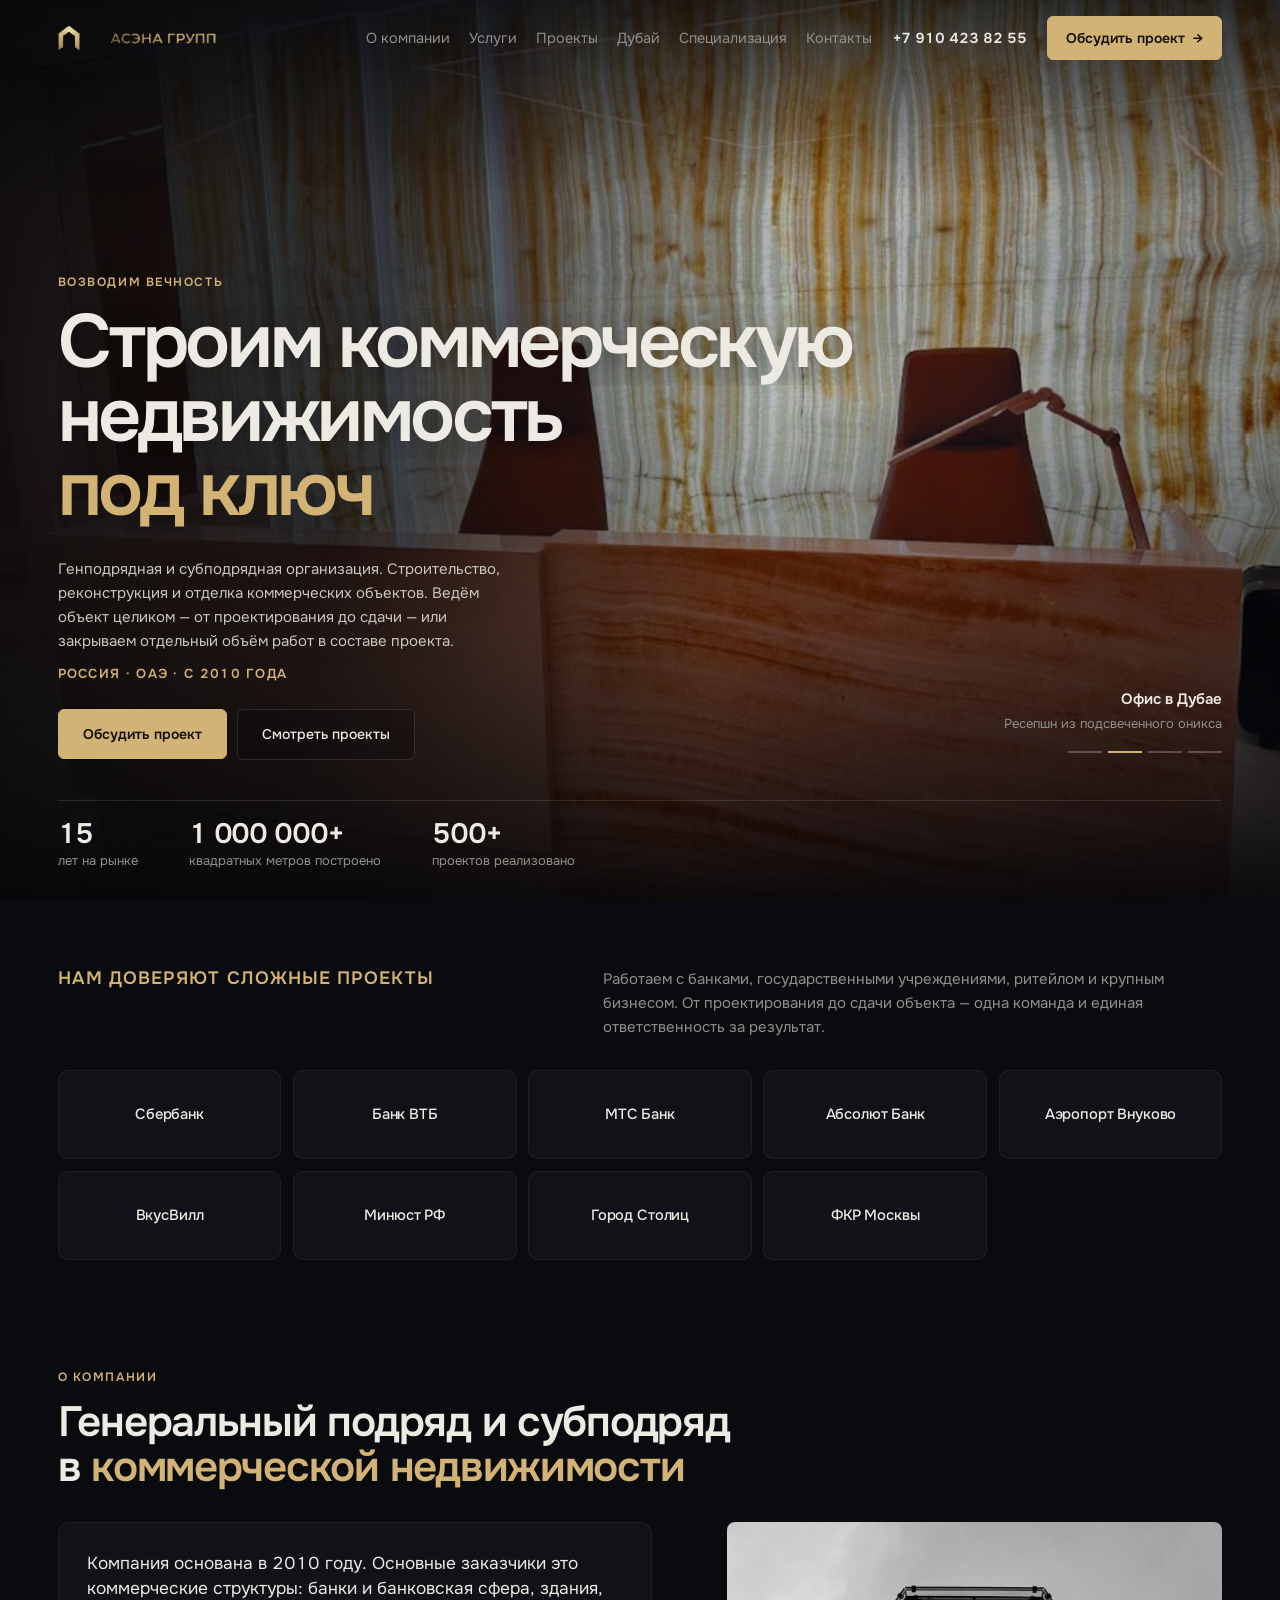
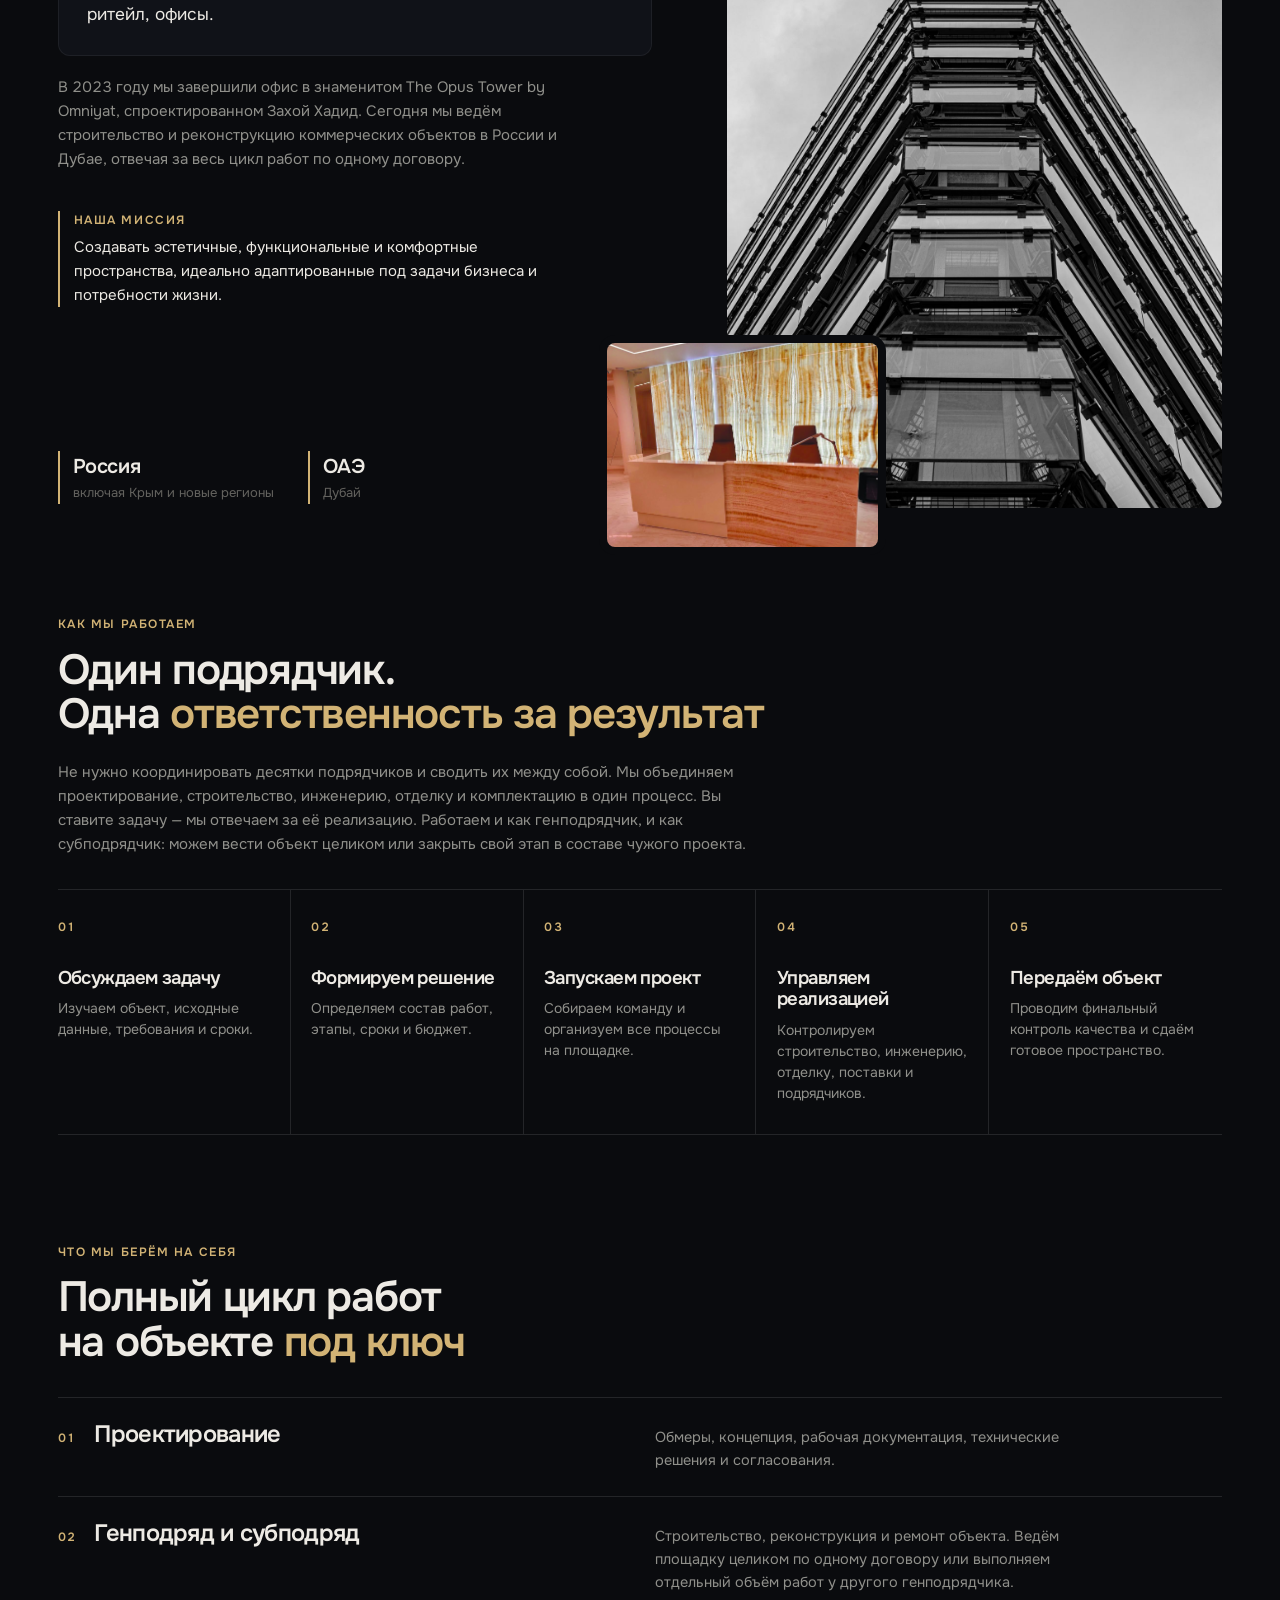
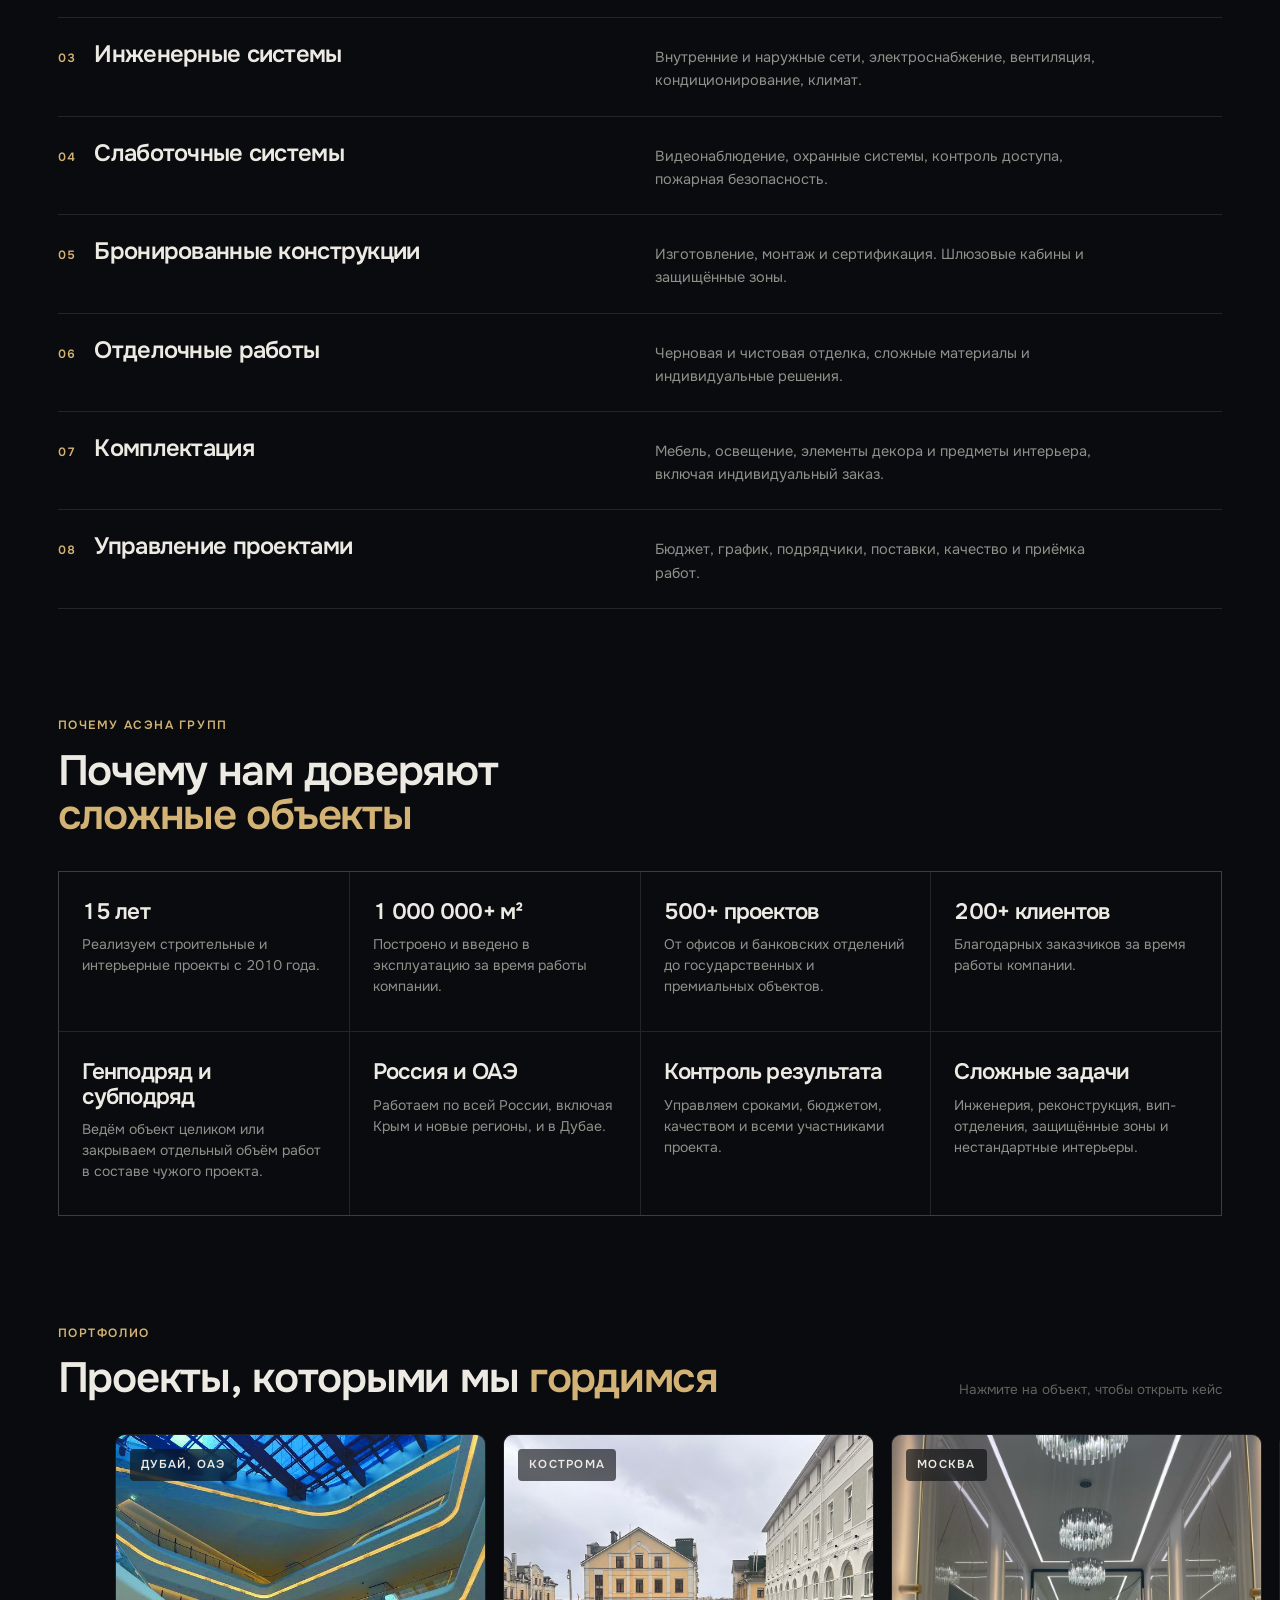
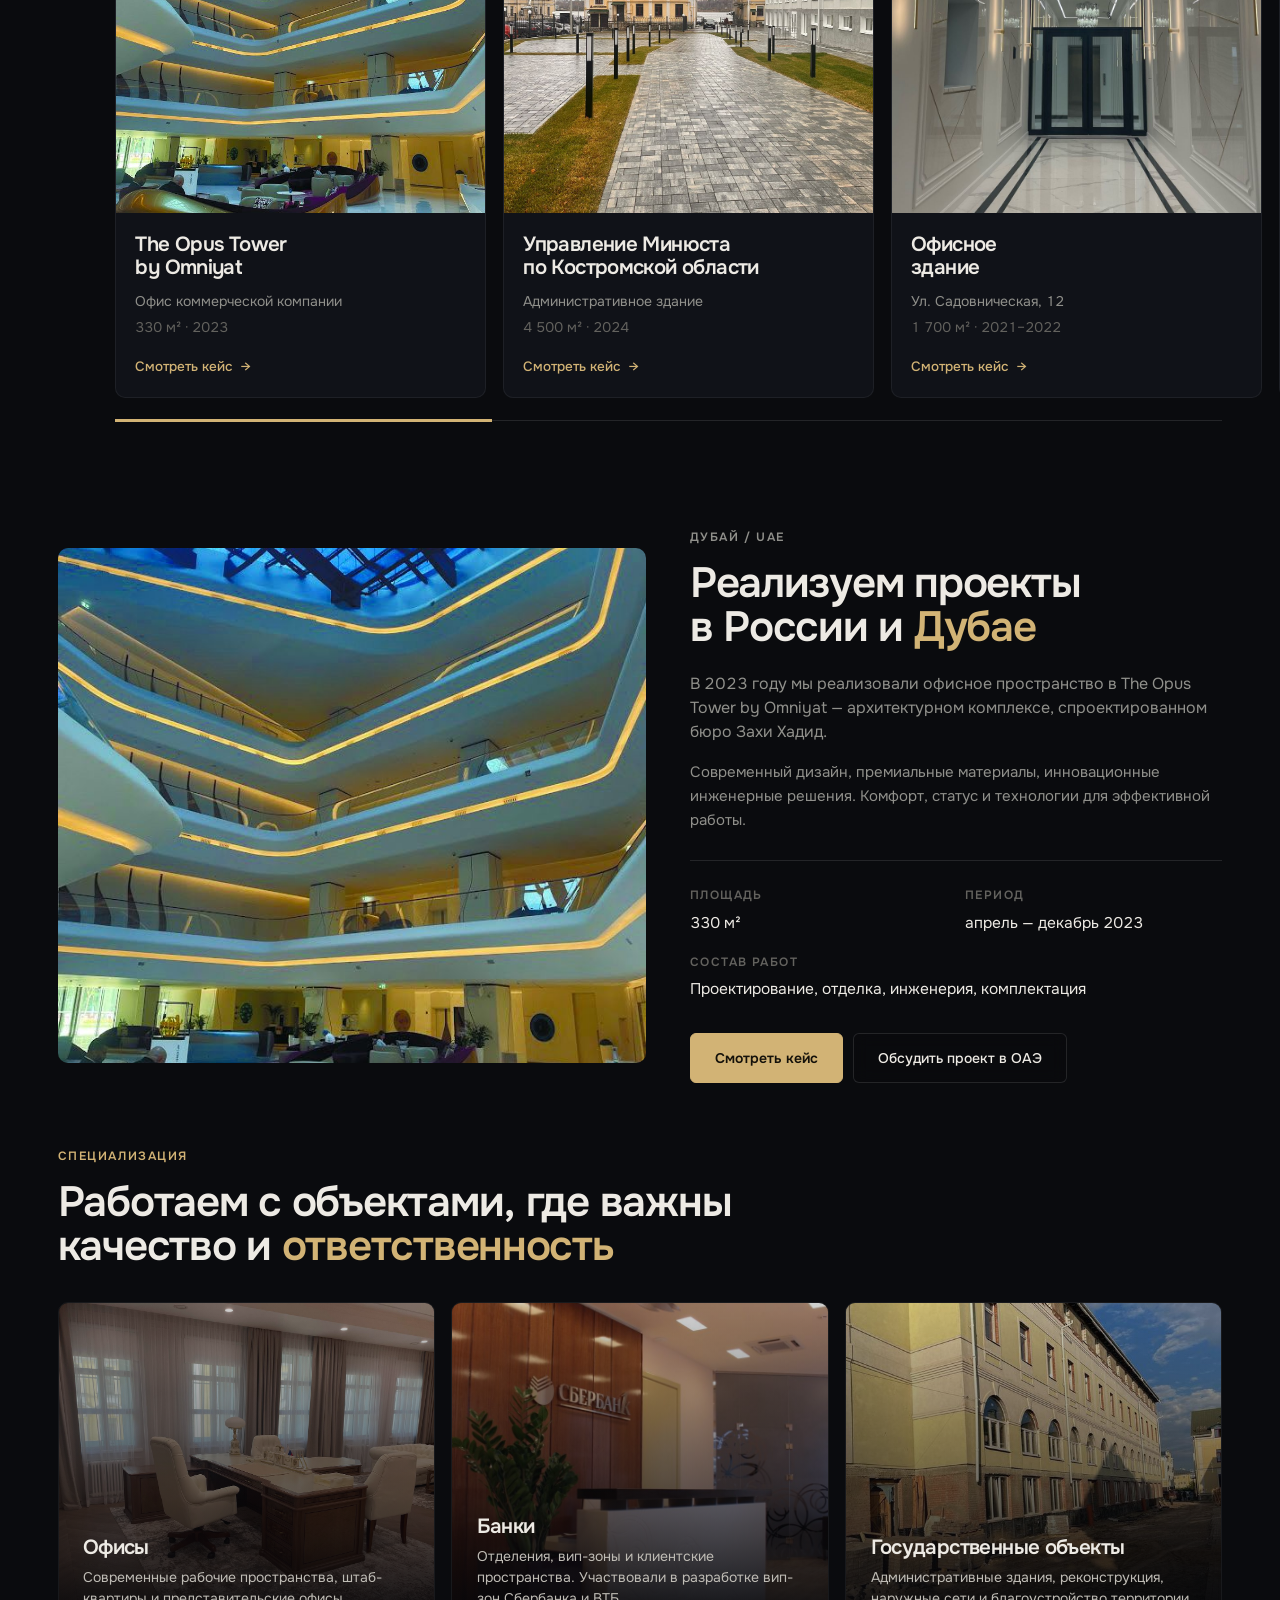
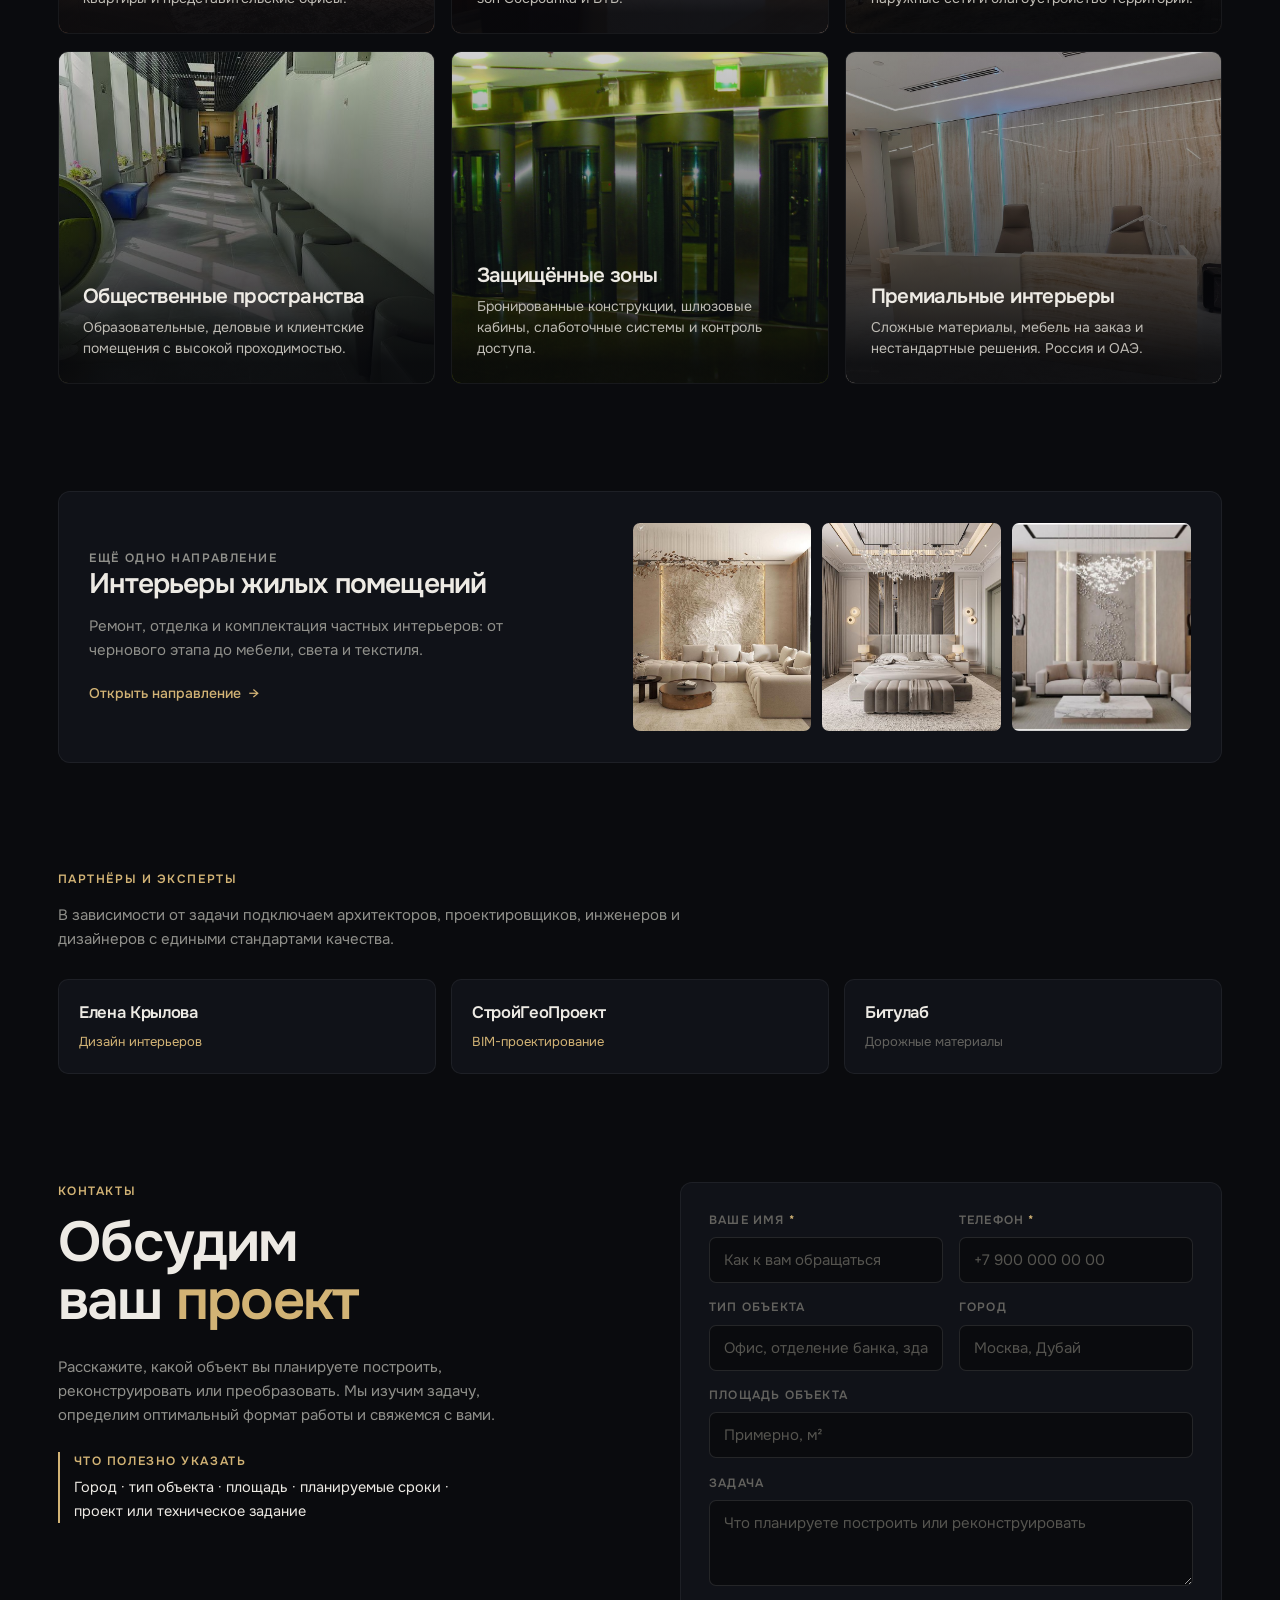
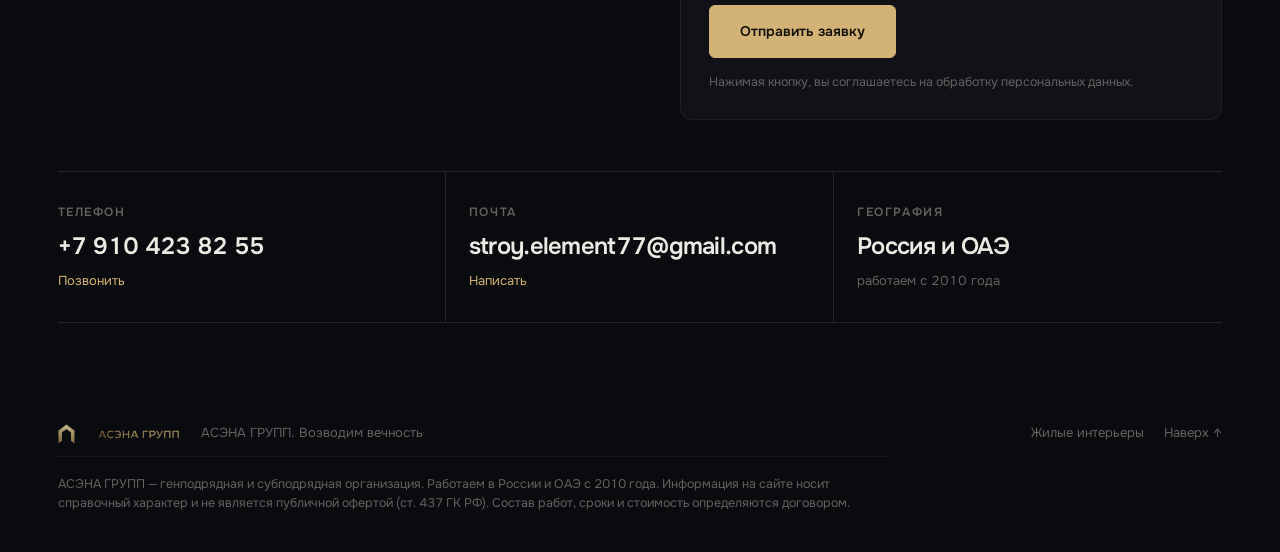
==== commit 4784f39c: "Правки по замечаниям заказчика: сетка, заказчики, оферта, субподряд Фоновая сетка отключена на экран" ====
--- a/index.html
+++ b/index.html
@@ -4,10 +4,10 @@
 <meta charset="utf-8">
 <meta name="viewport" content="width=device-width, initial-scale=1">
 <title>АСЭНА ГРУПП. Строительство коммерческой недвижимости под ключ</title>
-<meta name="description" content="АСЭНА ГРУПП: генеральный подряд, строительство, реконструкция и отделка коммерческой недвижимости под ключ. 15 лет, 1 000 000+ м², 500+ проектов. Россия и ОАЭ.">
+<meta name="description" content="АСЭНА ГРУПП: генподрядная и субподрядная организация. Строительство, реконструкция и отделка коммерческой недвижимости под ключ. 15 лет, 1 000 000+ м², 500+ проектов. Россия и ОАЭ.">
 <meta name="theme-color" content="#0A0B0E">
 <meta property="og:title" content="АСЭНА ГРУПП. Строим коммерческую недвижимость под ключ">
-<meta property="og:description" content="Генеральный подряд, строительство, реконструкция и отделка коммерческих объектов. 15 лет, 500+ проектов, Россия и ОАЭ.">
+<meta property="og:description" content="Генподряд и субподряд, строительство, реконструкция и отделка коммерческих объектов. 15 лет, 500+ проектов, Россия и ОАЭ.">
 <meta property="og:image" content="assets/img/hero-opus.jpg">
 <meta property="og:type" content="website">
 <link rel="icon" href="assets/img/favicon.png">
@@ -15,7 +15,7 @@
 <link rel="preconnect" href="https://fonts.gstatic.com" crossorigin>
 <link href="https://fonts.googleapis.com/css2?family=Onest:wght@300;400;500;600;700&display=swap" rel="stylesheet">
 <!-- ?v= в конце пути сбрасывает кэш браузера: после правки css или js увеличить номер -->
-<link rel="stylesheet" href="assets/css/style.css?v=4">
+<link rel="stylesheet" href="assets/css/style.css?v=5">
 </head>
 <body>
 
@@ -86,7 +86,7 @@
           <span class="l" style="--i:1"><b>недвижимость</b></span>
           <span class="l" style="--i:2"><b><em class="accent">под ключ</em></b></span>
         </h1>
-        <p class="hero__lead hero__up">Генеральный подряд, строительство, реконструкция и отделка коммерческих объектов. Берём проект целиком: от проектирования и инженерных систем до комплектации и сдачи готового объекта.</p>
+        <p class="hero__lead hero__up">Генподрядная и субподрядная организация. Строительство, реконструкция и отделка коммерческих объектов. Ведём объект целиком — от проектирования до сдачи — или закрываем отдельный объём работ в составе проекта.</p>
         <p class="hero__geo hero__up">Россия · ОАЭ · с 2010 года</p>
         <div class="hero__act hero__up">
           <button class="btn btn--solid" type="button" data-lead="Первый экран">Обсудить проект</button>
@@ -125,16 +125,21 @@
     <p class="tag">Нам доверяют сложные проекты</p>
     <p class="trust__lead">Работаем с банками, государственными учреждениями, ритейлом и крупным бизнесом. От проектирования до сдачи объекта — одна команда и единая ответственность за результат.</p>
   </div>
+  <!-- Плитка заказчика. Когда заказчик пришлёт настоящие логотипы:
+       положить файл в assets/img/clients/ и добавить первой строкой внутрь <li>
+       <img src="assets/img/clients/sber.svg" alt="Сбербанк">
+       Название под логотипом остаётся, размеры подстроятся сами.
+       Логотипы чужих компаний стоит согласовать с их владельцами. -->
   <ul class="trust__list">
-    <li>Сбербанк</li>
-    <li>Банк ВТБ</li>
-    <li>МТС Банк</li>
-    <li>Абсолют Банк</li>
-    <li>Аэропорт Внуково</li>
-    <li>ВкусВилл</li>
-    <li>Минюст РФ</li>
-    <li>Город Столиц</li>
-    <li>ФКР Москвы</li>
+    <li class="trust__i"><span>Сбербанк</span></li>
+    <li class="trust__i"><span>Банк ВТБ</span></li>
+    <li class="trust__i"><span>МТС Банк</span></li>
+    <li class="trust__i"><span>Абсолют Банк</span></li>
+    <li class="trust__i"><span>Аэропорт Внуково</span></li>
+    <li class="trust__i"><span>ВкусВилл</span></li>
+    <li class="trust__i"><span>Минюст РФ</span></li>
+    <li class="trust__i"><span>Город Столиц</span></li>
+    <li class="trust__i"><span>ФКР Москвы</span></li>
   </ul>
 </section>
 
@@ -142,7 +147,7 @@
 <section class="sect about" id="about">
   <div class="sect__head">
     <p class="tag">О компании</p>
-    <h2 class="h2">Генеральный подрядчик<br>коммерческой <span class="accent">недвижимости</span></h2>
+    <h2 class="h2">Генеральный подряд и субподряд<br>в <span class="accent">коммерческой недвижимости</span></h2>
   </div>
 
   <div class="about__body">
@@ -173,7 +178,7 @@
   <div class="sect__head">
     <p class="tag">Как мы работаем</p>
     <h2 class="h2">Один подрядчик.<br>Одна <span class="accent">ответственность за результат</span></h2>
-    <p class="flow__lead reveal">Не нужно координировать десятки подрядчиков и сводить их между собой. Мы объединяем проектирование, строительство, инженерию, отделку и комплектацию в один процесс. Вы ставите задачу — мы отвечаем за её реализацию.</p>
+    <p class="flow__lead reveal">Не нужно координировать десятки подрядчиков и сводить их между собой. Мы объединяем проектирование, строительство, инженерию, отделку и комплектацию в один процесс. Вы ставите задачу — мы отвечаем за её реализацию. Работаем и как генподрядчик, и как субподрядчик: можем вести объект целиком или закрыть свой этап в составе чужого проекта.</p>
   </div>
 
   <ol class="flow__list">
@@ -217,7 +222,7 @@
       <h3><b>01</b>Проектирование</h3><p>Обмеры, концепция, рабочая документация, технические решения и согласования.</p>
     </li>
     <li class="srv__i reveal" data-img="assets/img/kostroma-yard.jpg">
-      <h3><b>02</b>Генеральный подряд</h3><p>Строительство, реконструкция и ремонт объекта. Полная ответственность за площадку и сроки по одному договору.</p>
+      <h3><b>02</b>Генподряд и субподряд</h3><p>Строительство, реконструкция и ремонт объекта. Ведём площадку целиком по одному договору или выполняем отдельный объём работ у другого генподрядчика.</p>
     </li>
     <li class="srv__i reveal" data-img="assets/img/dubai-window.jpg">
       <h3><b>03</b>Инженерные системы</h3><p>Внутренние и наружные сети, электроснабжение, вентиляция, кондиционирование, климат.</p>
@@ -255,7 +260,7 @@
     <div class="why__i reveal"><b>1 000 000+ м²</b><span>Построено и введено в эксплуатацию за время работы компании.</span></div>
     <div class="why__i reveal"><b>500+ проектов</b><span>От офисов и банковских отделений до государственных и премиальных объектов.</span></div>
     <div class="why__i reveal"><b>200+ клиентов</b><span>Благодарных заказчиков за время работы компании.</span></div>
-    <div class="why__i reveal"><b>Полный цикл</b><span>Проектирование, строительство, инженерия, отделка и комплектация в одной команде.</span></div>
+    <div class="why__i reveal"><b>Генподряд и субподряд</b><span>Ведём объект целиком или закрываем отдельный объём работ в составе чужого проекта.</span></div>
     <div class="why__i reveal"><b>Россия и ОАЭ</b><span>Работаем по всей России, включая Крым и новые регионы, и в Дубае.</span></div>
     <div class="why__i reveal"><b>Контроль результата</b><span>Управляем сроками, бюджетом, качеством и всеми участниками проекта.</span></div>
     <div class="why__i reveal"><b>Сложные задачи</b><span>Инженерия, реконструкция, вип-отделения, защищённые зоны и нестандартные интерьеры.</span></div>
@@ -549,10 +554,13 @@
 </main>
 
 <footer class="ftr">
-  <img class="ftr__logo" src="assets/img/logo.png" alt="АСЭНА ГРУПП">
-  <p>АСЭНА ГРУПП. Возводим вечность</p>
-  <a class="ftr__resid" href="residential.html">Жилые интерьеры</a>
-  <a href="#top">Наверх ↑</a>
+  <div class="ftr__top">
+    <img class="ftr__logo" src="assets/img/logo.png" alt="АСЭНА ГРУПП">
+    <p>АСЭНА ГРУПП. Возводим вечность</p>
+    <a class="ftr__resid" href="residential.html">Жилые интерьеры</a>
+    <a href="#top">Наверх ↑</a>
+  </div>
+  <p class="ftr__legal">АСЭНА ГРУПП — генподрядная и субподрядная организация. Работаем в России и ОАЭ с 2010 года. Информация на сайте носит справочный характер и не является публичной офертой (ст. 437 ГК РФ). Состав работ, сроки и стоимость определяются договором.</p>
 </footer>
 
 <!-- ========== ОКНО КЕЙСА ==========
@@ -781,6 +789,6 @@
   </div>
 </template>
 
-<script src="assets/js/main.js?v=4"></script>
+<script src="assets/js/main.js?v=5"></script>
 </body>
 </html>
--- a/assets/css/style.css
+++ b/assets/css/style.css
@@ -422,16 +422,30 @@
 .trust .tag{ margin:0; font-size:clamp(13px,1.4vw,19px); letter-spacing:.06em; }
 .trust__lead{ margin:0; color:var(--txt-dim); max-width:62ch; }
 
+/* Плитки заказчиков. Раньше это была таблица с рамками — на телефоне
+   пустая ячейка в конце ряда читалась как оборванная решётка. */
 .trust__list{
   display:grid;
-  grid-template-columns:repeat(auto-fit,minmax(150px,1fr));
-  border-top:1px solid var(--line);
-}
-.trust__list li{
-  font-size:clamp(16px,1.35vw,21px);
-  font-weight:500; letter-spacing:-.02em;
-  padding:clamp(14px,1.4vw,20px) 14px clamp(14px,1.4vw,20px) 0;
-  border-bottom:1px solid var(--line-soft);
+  grid-template-columns:repeat(5,1fr);   /* 9 заказчиков ложатся как 5 + 4 */
+  gap:clamp(8px,.9vw,14px);
+}
+.trust__i{
+  display:flex; flex-direction:column;
+  align-items:center; justify-content:center;
+  gap:11px; text-align:center;
+  min-height:clamp(82px,7vw,104px);
+  padding:18px 14px;
+  background:var(--ink-2);
+  border:1px solid var(--line-soft);
+  border-radius:10px;
+  transition:border-color .3s var(--ease), background .3s var(--ease);
+}
+.trust__i:hover{ border-color:rgba(210,179,117,.42); background:var(--ink-3); }
+/* появится, когда в <li> добавят настоящий логотип */
+.trust__i img{ max-height:clamp(26px,2.4vw,36px); width:auto; opacity:.92; }
+.trust__i span{
+  font-size:clamp(14.5px,1.15vw,18px);
+  font-weight:500; letter-spacing:-.01em; line-height:1.25;
   color:var(--txt);
 }
 
@@ -972,6 +986,29 @@
 .reveal:nth-child(4){ transition-delay:.15s; }
 
 /* ============================================================
+   ПОДВАЛ
+   ============================================================ */
+
+.ftr{
+  position:relative; z-index:1;
+  max-width:1520px; margin:0 auto;
+  padding:24px var(--pad) 38px;
+  font-size:13px; color:var(--txt-dim-2);
+}
+.ftr__top{ display:flex; align-items:center; gap:20px; flex-wrap:wrap; }
+.ftr__legal{
+  margin:20px 0 0; padding-top:18px;
+  border-top:1px solid var(--line-soft);
+  font-size:12.5px; line-height:1.55; max-width:104ch;
+}
+.ftr__logo{ height:20px; width:auto; opacity:.8; }
+.ftr p{ margin:0; }
+.ftr a{ display:inline-block; padding:12px 0; transition:color .25s var(--ease); }
+.ftr a:hover{ color:var(--gold); }
+.ftr__resid{ margin-left:auto; }
+.ftr__resid + a{ margin-left:0; }
+
+/* ============================================================
    АДАПТИВ
    ============================================================ */
 
@@ -994,6 +1031,7 @@
   }
   .hero__cap{ max-width:none; }
   .trust__head{ grid-template-columns:1fr; gap:12px; }
+  .trust__list{ grid-template-columns:repeat(3,1fr); }
   .about__body{ grid-template-columns:1fr; }
   .about__txt{ display:block; }
   .about__pins{ margin:28px 0 0; padding-top:0; }
@@ -1039,7 +1077,9 @@
   .hdr__cta i{ display:none; }
   .burger{ display:block; z-index:2; }
   .srv__peek{ display:none; }
-  .blueprint{ grid-template-columns:repeat(2,1fr); }
+  /* на узком экране линии подложки ложатся прямо на текст
+     и выглядят как случайная решётка — гасим */
+  .blueprint{ display:none; }
 
   .flow__list{ grid-template-columns:repeat(2,1fr); }
   .flow__i{ padding-left:0 !important; padding-right:clamp(14px,3vw,26px); }
@@ -1080,7 +1120,7 @@
   .hero__meta b{ font-size:17px; white-space:nowrap; }
   .hero__meta span{ font-size:10.5px; line-height:1.3; color:var(--txt-dim-2); }
   .hero__geo{ font-size:11.5px; }
-  .trust__list{ grid-template-columns:1fr 1fr; }
+  .trust__list{ grid-template-columns:repeat(2,1fr); }
   .why__grid{ grid-template-columns:1fr; }
   .flow__list{ grid-template-columns:1fr; }
   .flow__i{ border-right:none; padding-right:0; }
@@ -1092,7 +1132,7 @@
   .lead__send{ align-self:stretch; }
   .modal__foot{ flex-direction:column; align-items:stretch; }
   .modal__foot .btn{ width:100%; }
-  .ftr a{ margin-left:0; }
+  .ftr__resid{ margin-left:0; }
 }
 
 @media (prefers-reduced-motion:reduce){
@@ -1107,21 +1147,3 @@
   .modal__scrim, .modal__win{ animation:none; }
   *{ transition-duration:.01ms !important; }
 }
-
-/* ============================================================
-   ПОДВАЛ
-   ============================================================ */
-
-.ftr{
-  position:relative; z-index:1;
-  max-width:1520px; margin:0 auto;
-  padding:24px var(--pad) 38px;
-  display:flex; align-items:center; gap:20px; flex-wrap:wrap;
-  font-size:13px; color:var(--txt-dim-2);
-}
-.ftr__logo{ height:20px; width:auto; opacity:.8; }
-.ftr p{ margin:0; }
-.ftr a{ display:inline-block; padding:12px 0; transition:color .25s var(--ease); }
-.ftr a:hover{ color:var(--gold); }
-.ftr__resid{ margin-left:auto; }
-.ftr__resid + a{ margin-left:0; }
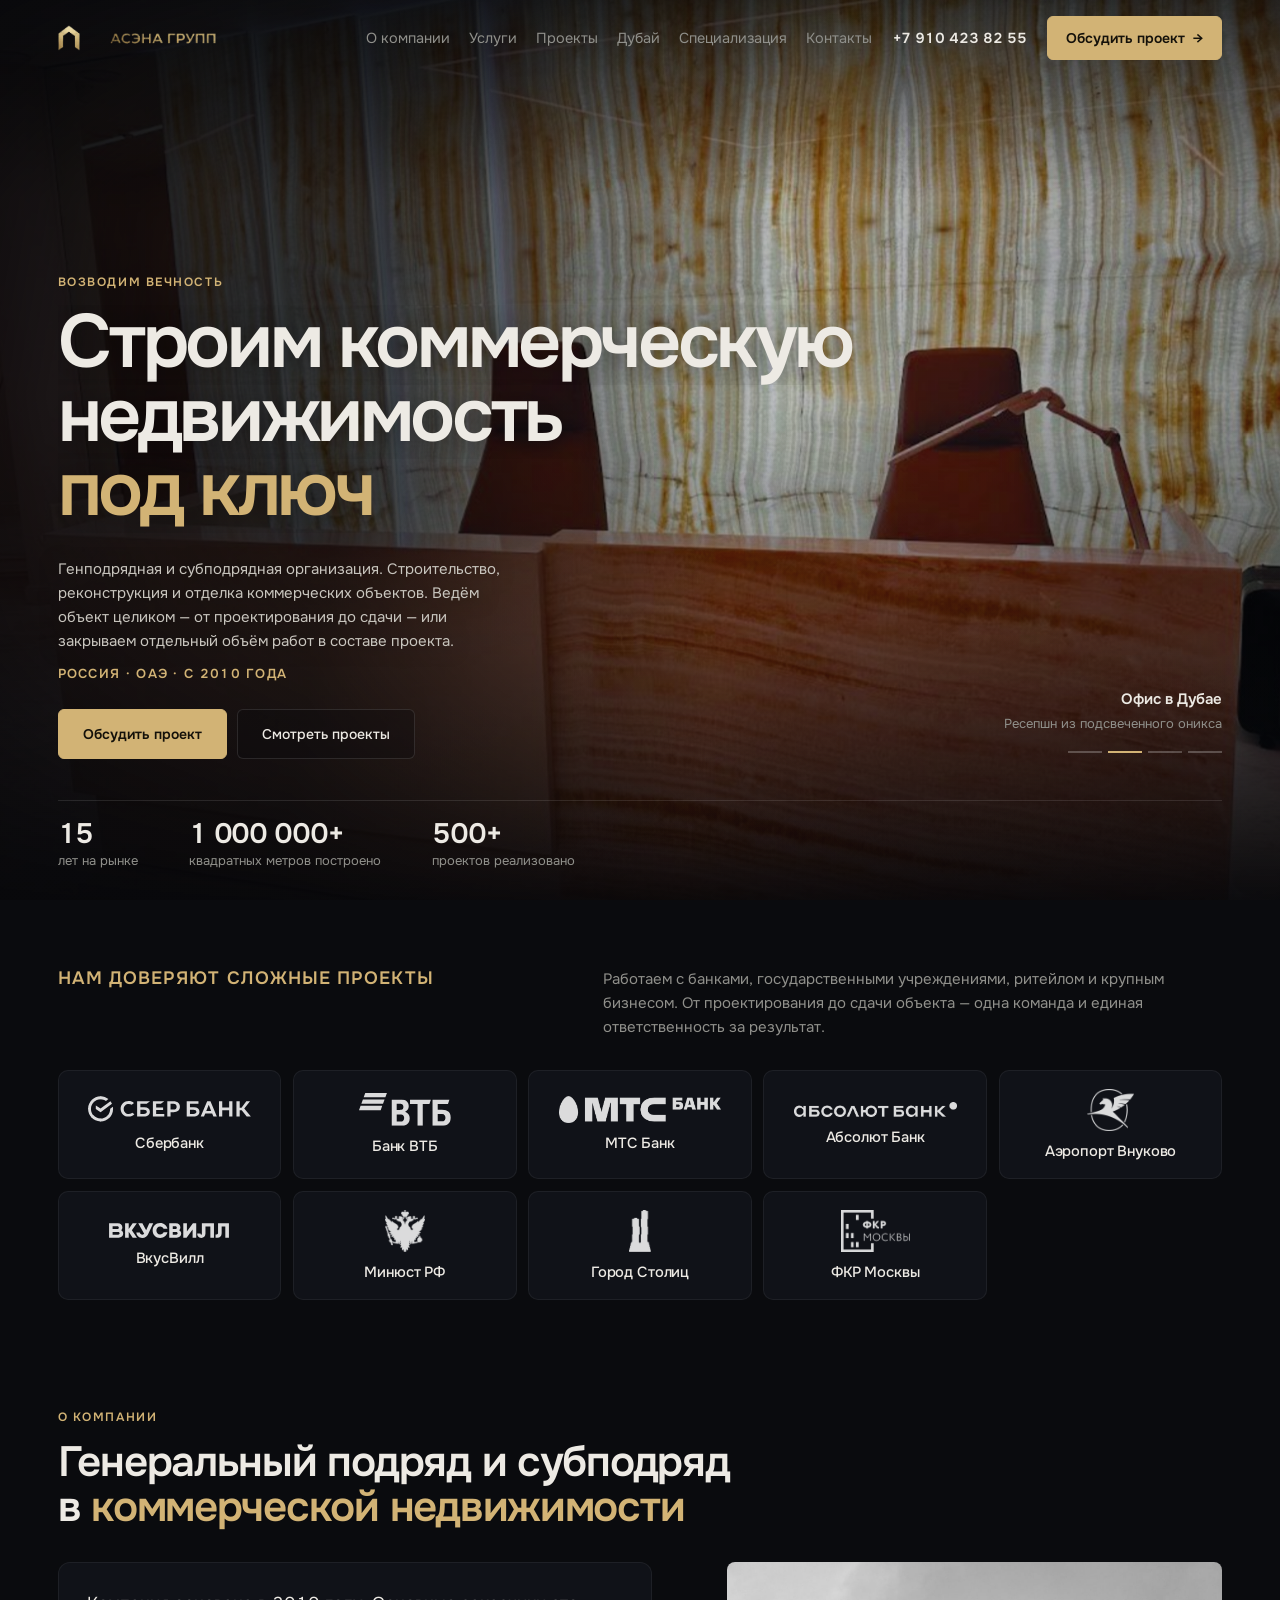
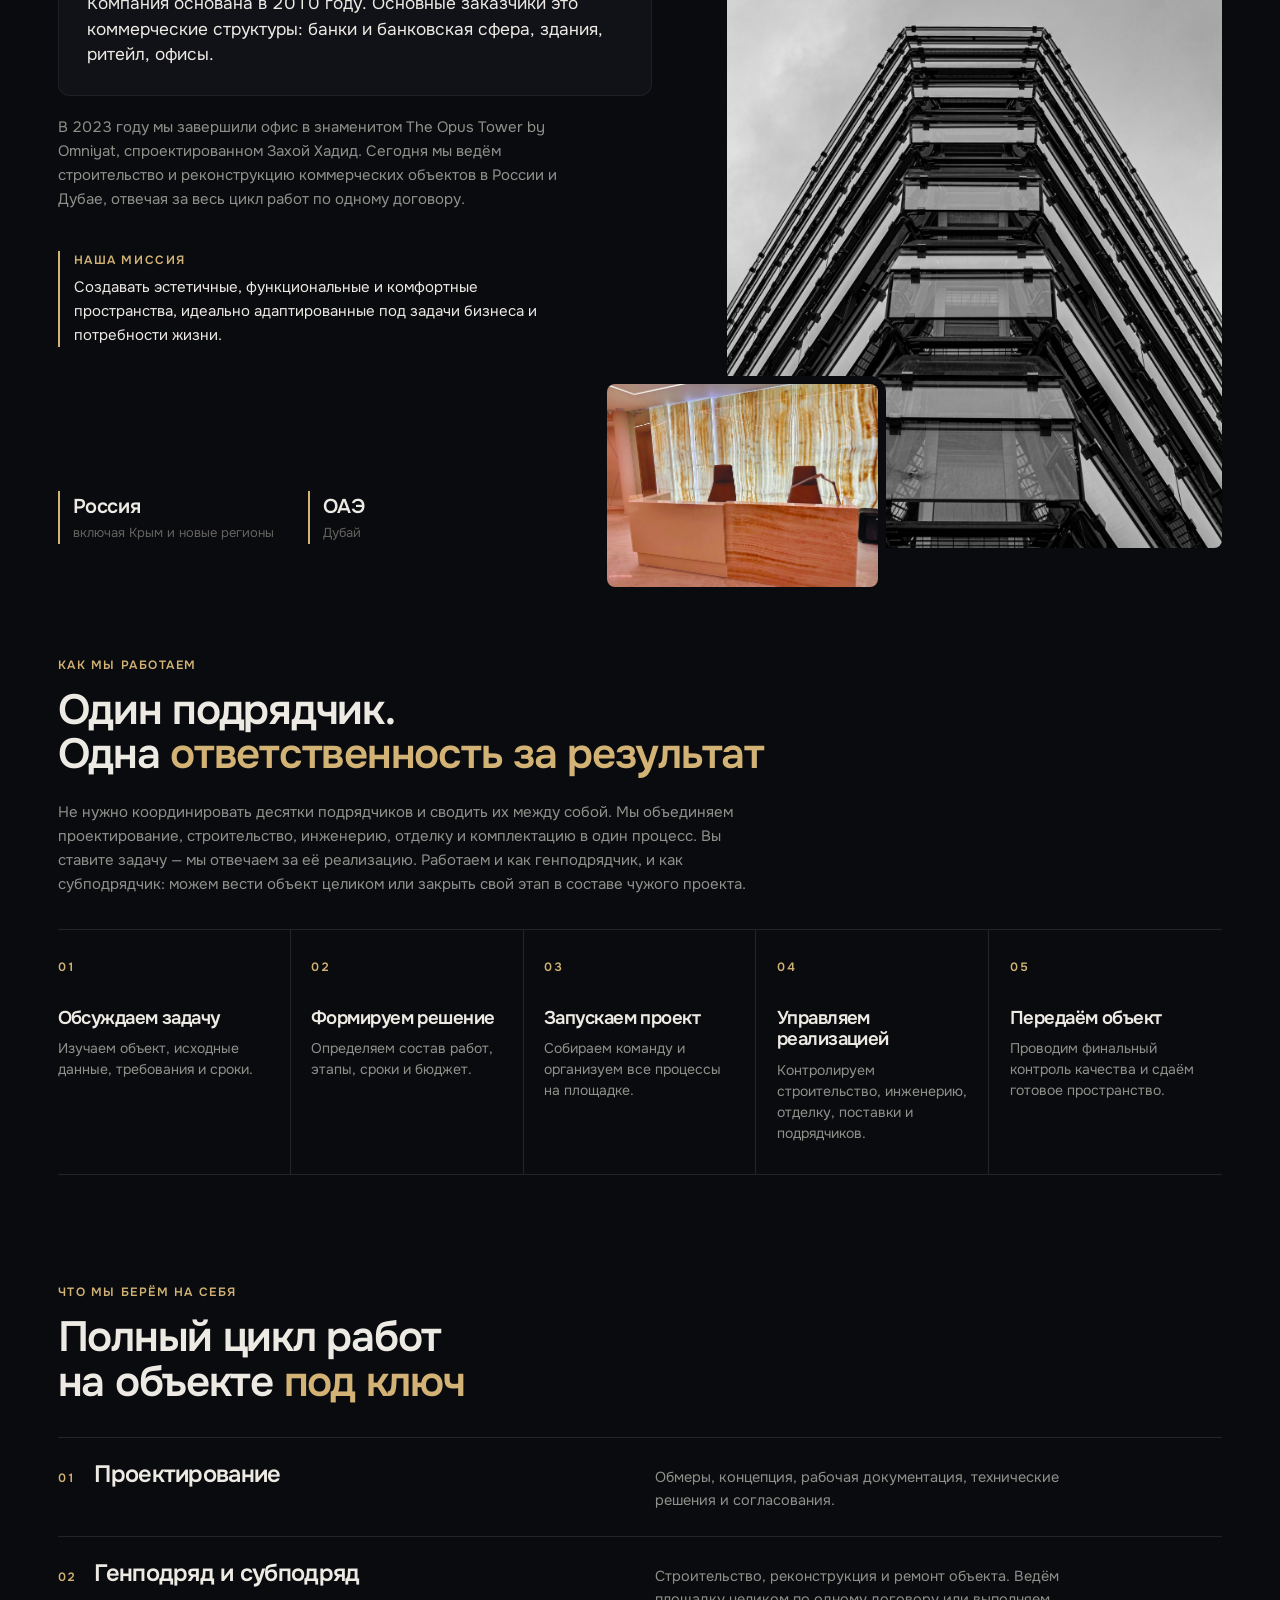
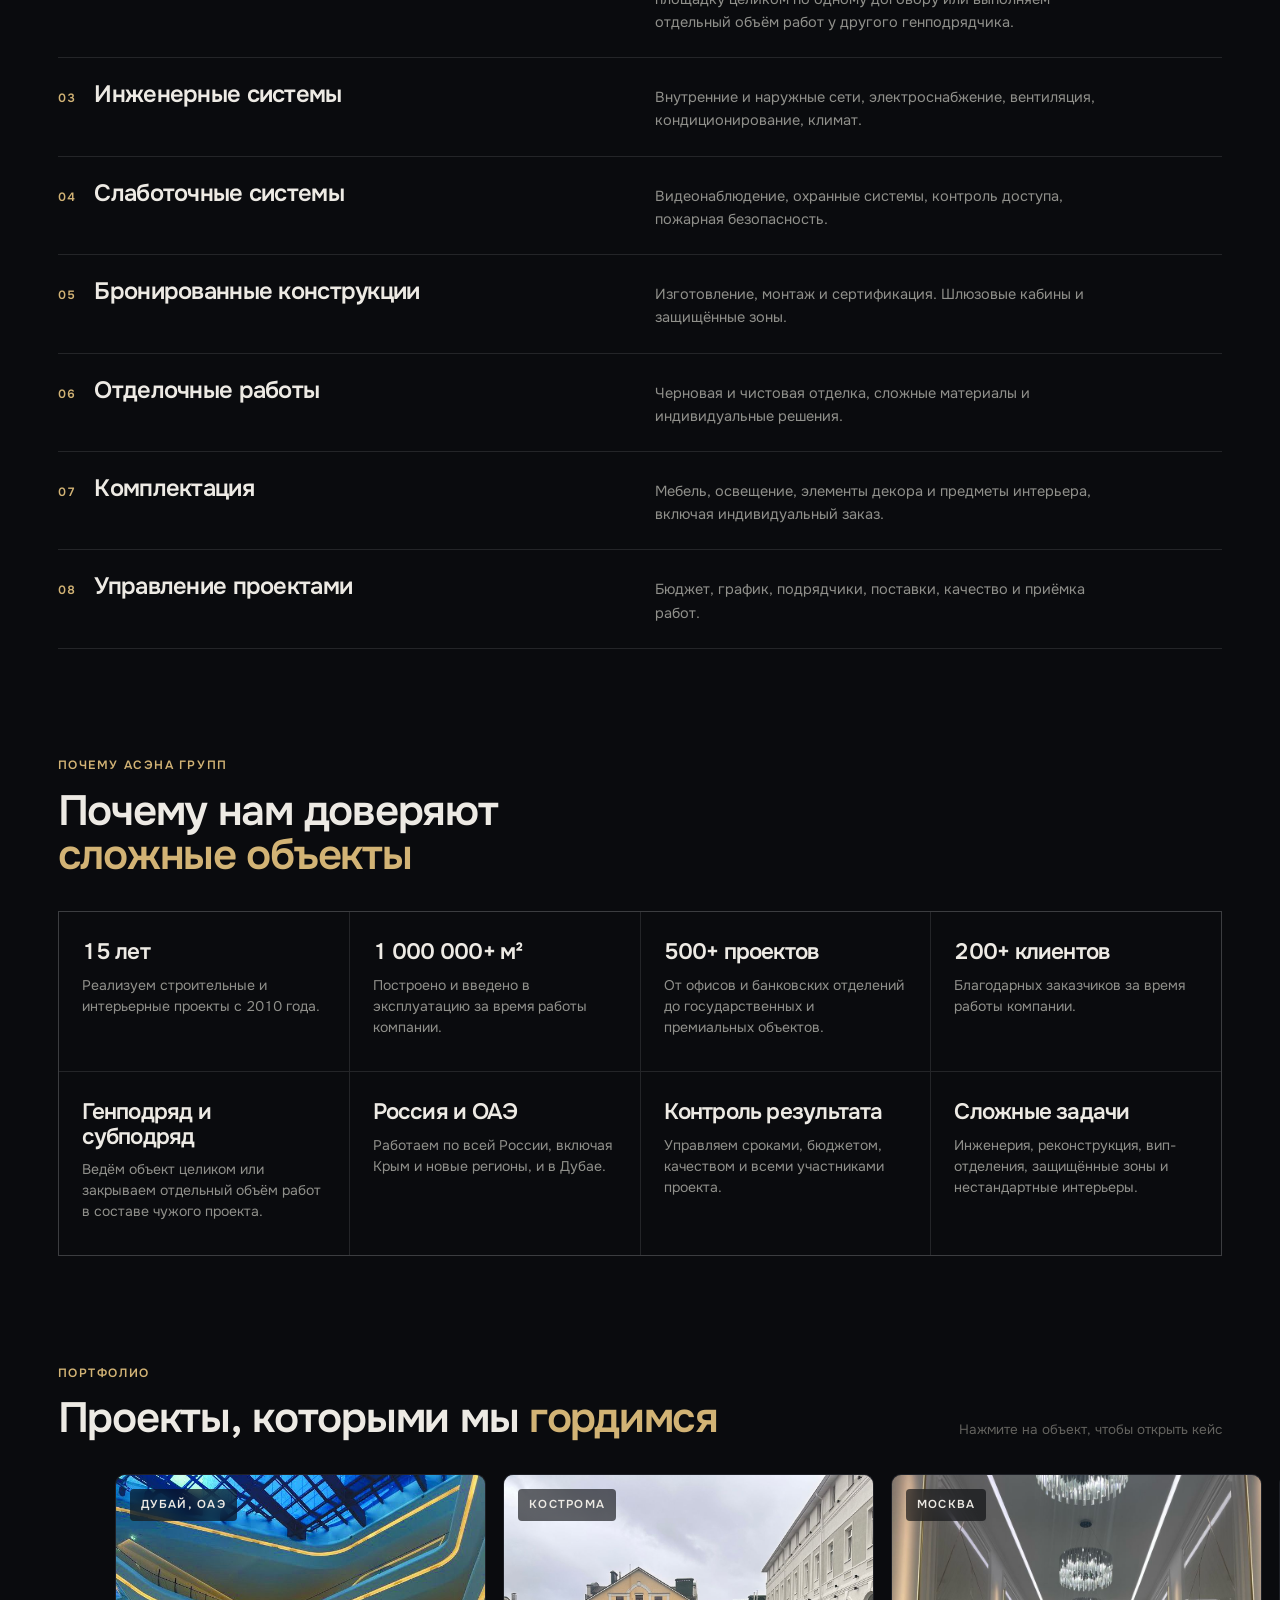
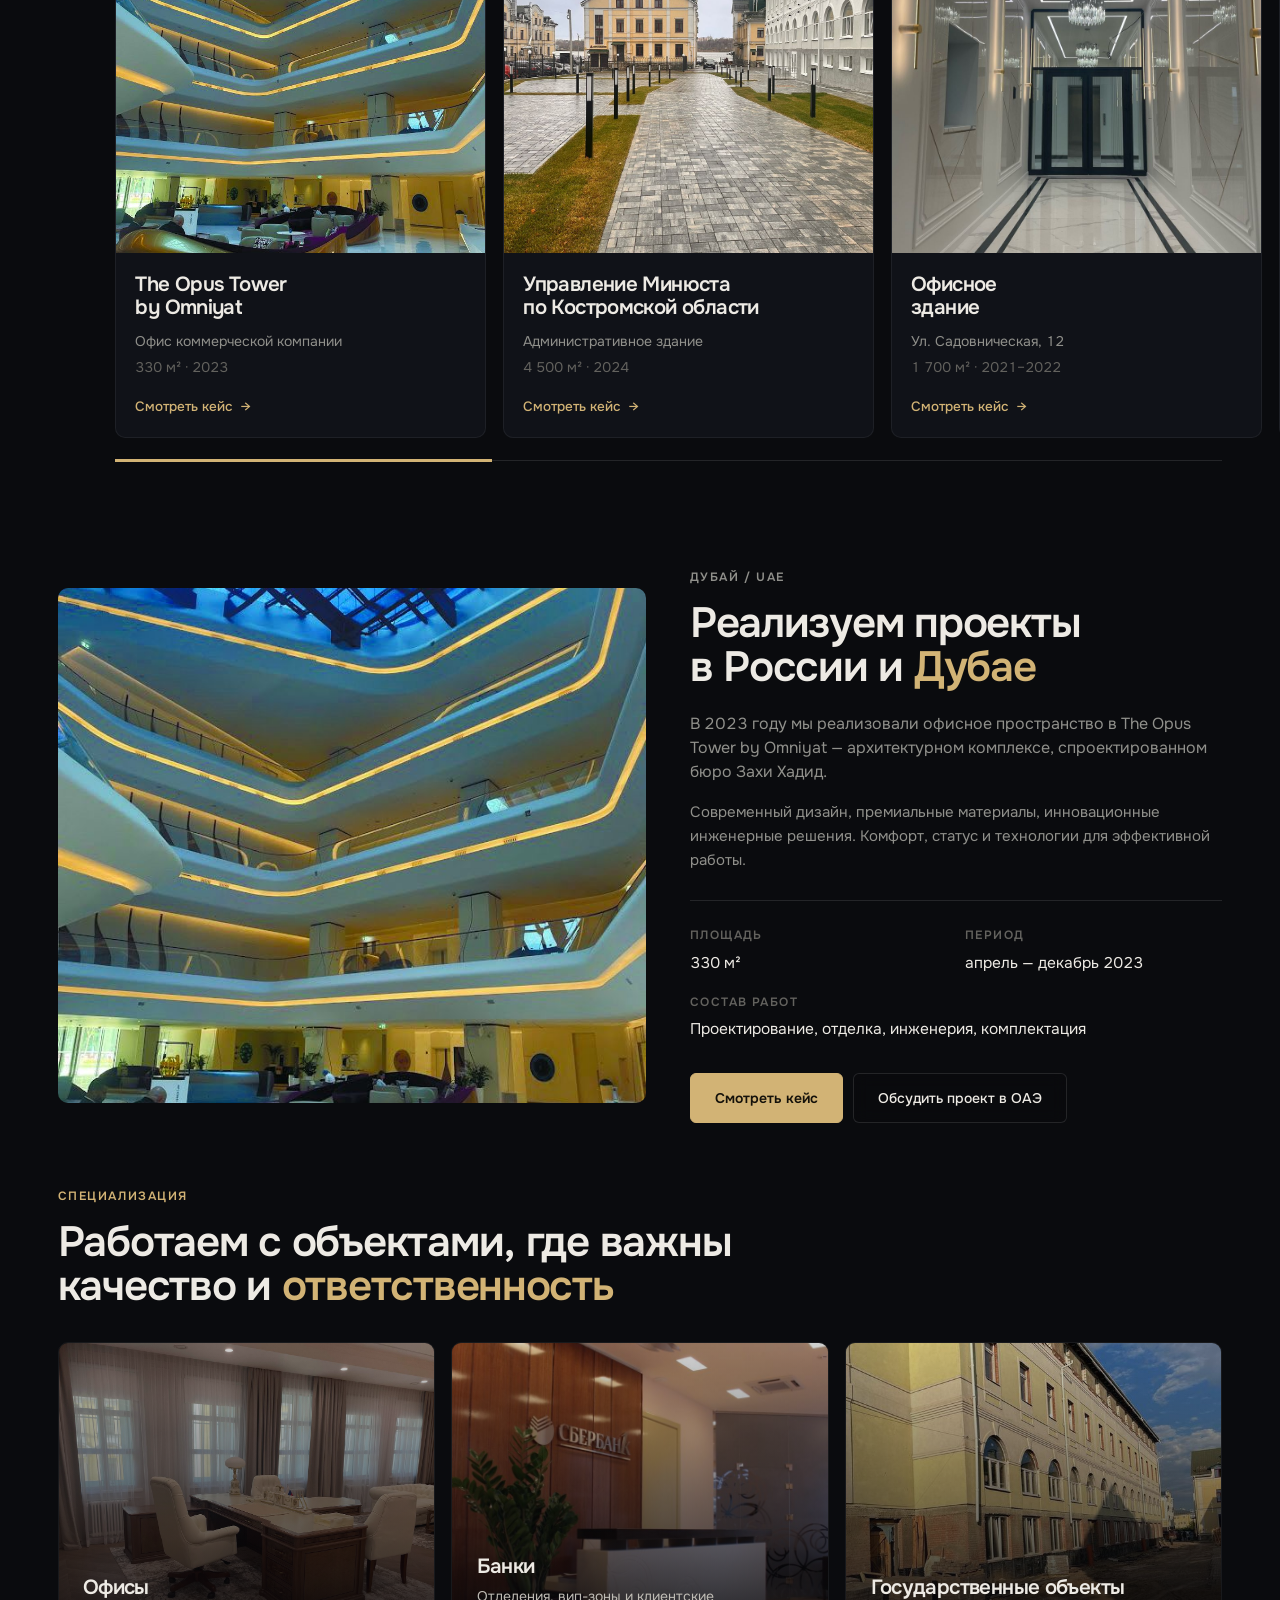
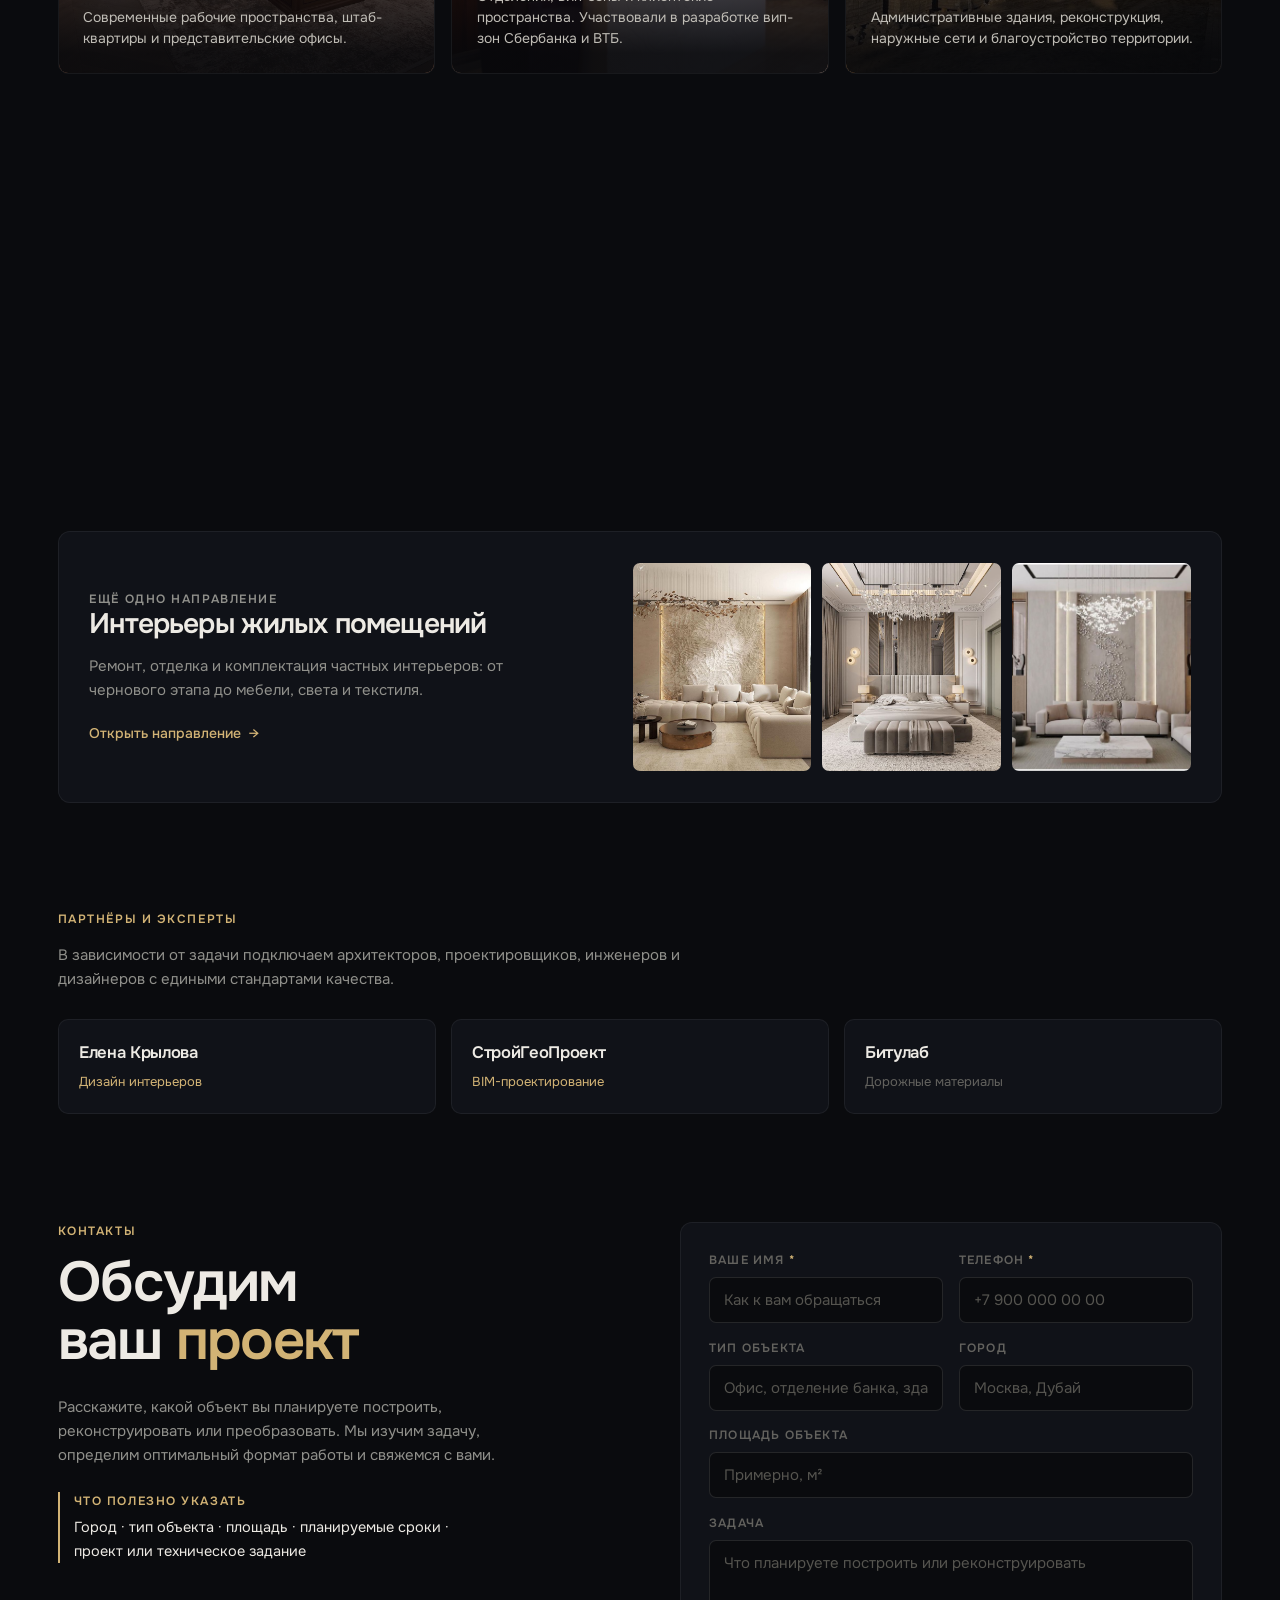
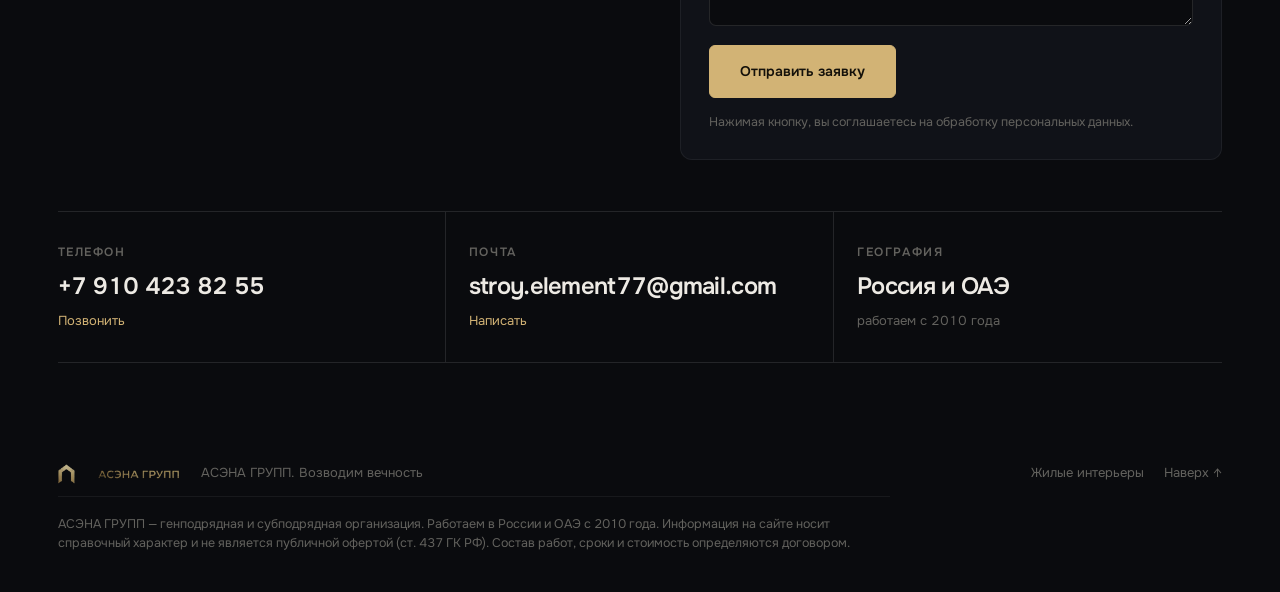
==== commit ee9c9247: "Логотипы заказчиков в блоке «Нам доверяют» Во всех девяти плитках теперь логотип и название под ним." ====
--- a/index.html
+++ b/index.html
@@ -15,7 +15,7 @@
 <link rel="preconnect" href="https://fonts.gstatic.com" crossorigin>
 <link href="https://fonts.googleapis.com/css2?family=Onest:wght@300;400;500;600;700&display=swap" rel="stylesheet">
 <!-- ?v= в конце пути сбрасывает кэш браузера: после правки css или js увеличить номер -->
-<link rel="stylesheet" href="assets/css/style.css?v=5">
+<link rel="stylesheet" href="assets/css/style.css?v=7">
 </head>
 <body>
 
@@ -131,15 +131,15 @@
        Название под логотипом остаётся, размеры подстроятся сами.
        Логотипы чужих компаний стоит согласовать с их владельцами. -->
   <ul class="trust__list">
-    <li class="trust__i"><span>Сбербанк</span></li>
-    <li class="trust__i"><span>Банк ВТБ</span></li>
-    <li class="trust__i"><span>МТС Банк</span></li>
-    <li class="trust__i"><span>Абсолют Банк</span></li>
-    <li class="trust__i"><span>Аэропорт Внуково</span></li>
-    <li class="trust__i"><span>ВкусВилл</span></li>
-    <li class="trust__i"><span>Минюст РФ</span></li>
-    <li class="trust__i"><span>Город Столиц</span></li>
-    <li class="trust__i"><span>ФКР Москвы</span></li>
+    <li class="trust__i"><img src="assets/img/clients/sber.svg" alt="Сбербанк" loading="lazy"><span>Сбербанк</span></li>
+    <li class="trust__i"><img src="assets/img/clients/vtb.svg" alt="Банк ВТБ" loading="lazy"><span>Банк ВТБ</span></li>
+    <li class="trust__i"><img src="assets/img/clients/mts.png" alt="МТС Банк" loading="lazy"><span>МТС Банк</span></li>
+    <li class="trust__i"><img src="assets/img/clients/absolut.png" alt="Абсолют Банк" loading="lazy"><span>Абсолют Банк</span></li>
+    <li class="trust__i"><img src="assets/img/clients/vnukovo.png" alt="Аэропорт Внуково" loading="lazy"><span>Аэропорт Внуково</span></li>
+    <li class="trust__i"><img src="assets/img/clients/vkusvill.svg" alt="ВкусВилл" loading="lazy"><span>ВкусВилл</span></li>
+    <li class="trust__i"><img src="assets/img/clients/minjust.png" alt="Минюст РФ" loading="lazy"><span>Минюст РФ</span></li>
+    <li class="trust__i"><img src="assets/img/clients/gorod.png" alt="Город Столиц" loading="lazy"><span>Город Столиц</span></li>
+    <li class="trust__i"><img src="assets/img/clients/fkr.png" alt="ФКР Москвы" loading="lazy"><span>ФКР Москвы</span></li>
   </ul>
 </section>
 
@@ -789,6 +789,6 @@
   </div>
 </template>
 
-<script src="assets/js/main.js?v=5"></script>
+<script src="assets/js/main.js?v=7"></script>
 </body>
 </html>
--- a/assets/css/style.css
+++ b/assets/css/style.css
@@ -433,7 +433,7 @@
   display:flex; flex-direction:column;
   align-items:center; justify-content:center;
   gap:11px; text-align:center;
-  min-height:clamp(82px,7vw,104px);
+  min-height:clamp(96px,8vw,122px);
   padding:18px 14px;
   background:var(--ink-2);
   border:1px solid var(--line-soft);
@@ -441,8 +441,21 @@
   transition:border-color .3s var(--ease), background .3s var(--ease);
 }
 .trust__i:hover{ border-color:rgba(210,179,117,.42); background:var(--ink-3); }
-/* появится, когда в <li> добавят настоящий логотип */
-.trust__i img{ max-height:clamp(26px,2.4vw,36px); width:auto; opacity:.92; }
+/* Логотипы разных брендов приведены к одному белому: на тёмном фоне
+   зелёный Сбер рядом с синим ВТБ и красным МТС дают пестроту, а белый
+   монохром совпадает с цветом названий в соседних плитках. */
+.trust__i img{
+  /* единый бокс: логотипы очень разной пропорции — от почти квадратного
+     пегаса Внуково до вордмарка Абсолюта 10:1. object-fit вписывает
+     каждый в одинаковую рамку, поэтому оптически они одного веса */
+  max-height:clamp(34px,3.3vw,46px);   /* по высоте живут квадратные знаки */
+  max-width:84%;                       /* по ширине — широкие вордмарки */
+  width:auto; height:auto; object-fit:contain;
+  filter:brightness(0) invert(1);
+  opacity:.85;
+  transition:opacity .3s var(--ease);
+}
+.trust__i:hover img{ opacity:1; }
 .trust__i span{
   font-size:clamp(14.5px,1.15vw,18px);
   font-weight:500; letter-spacing:-.01em; line-height:1.25;
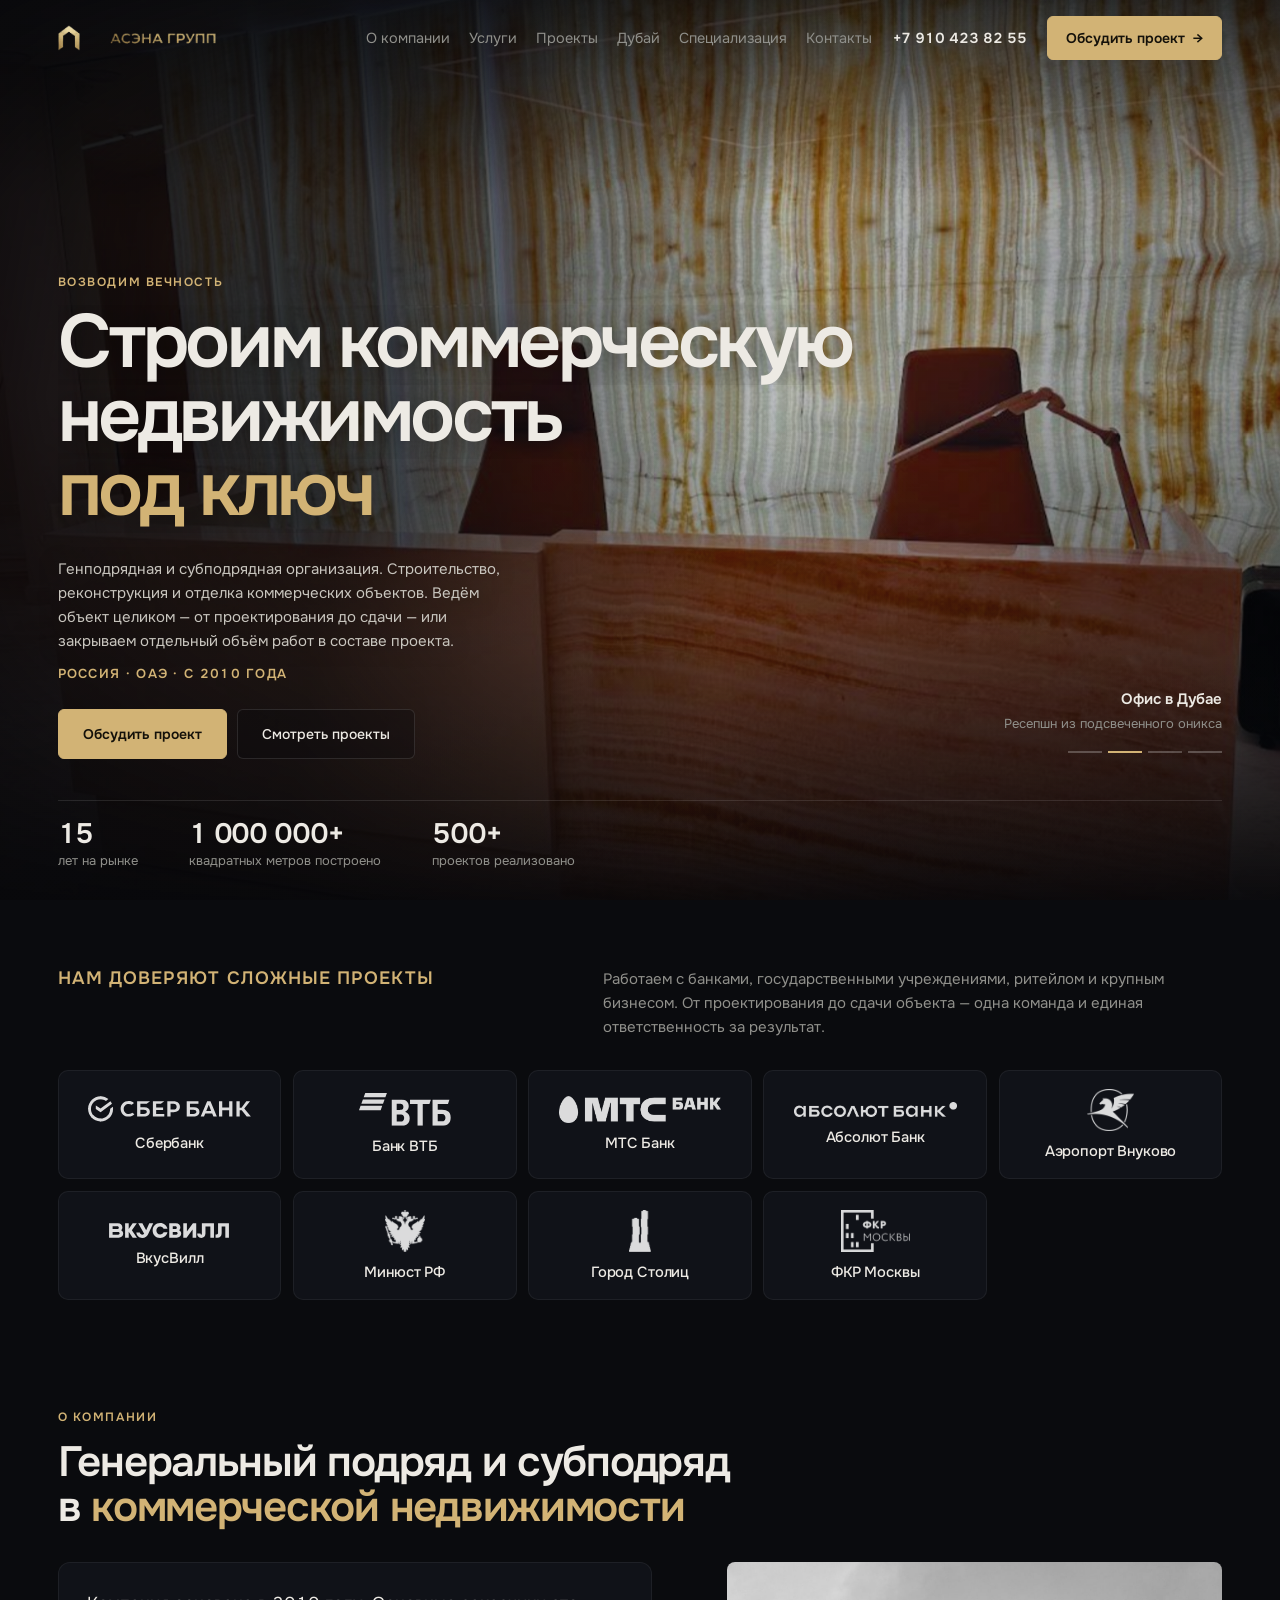
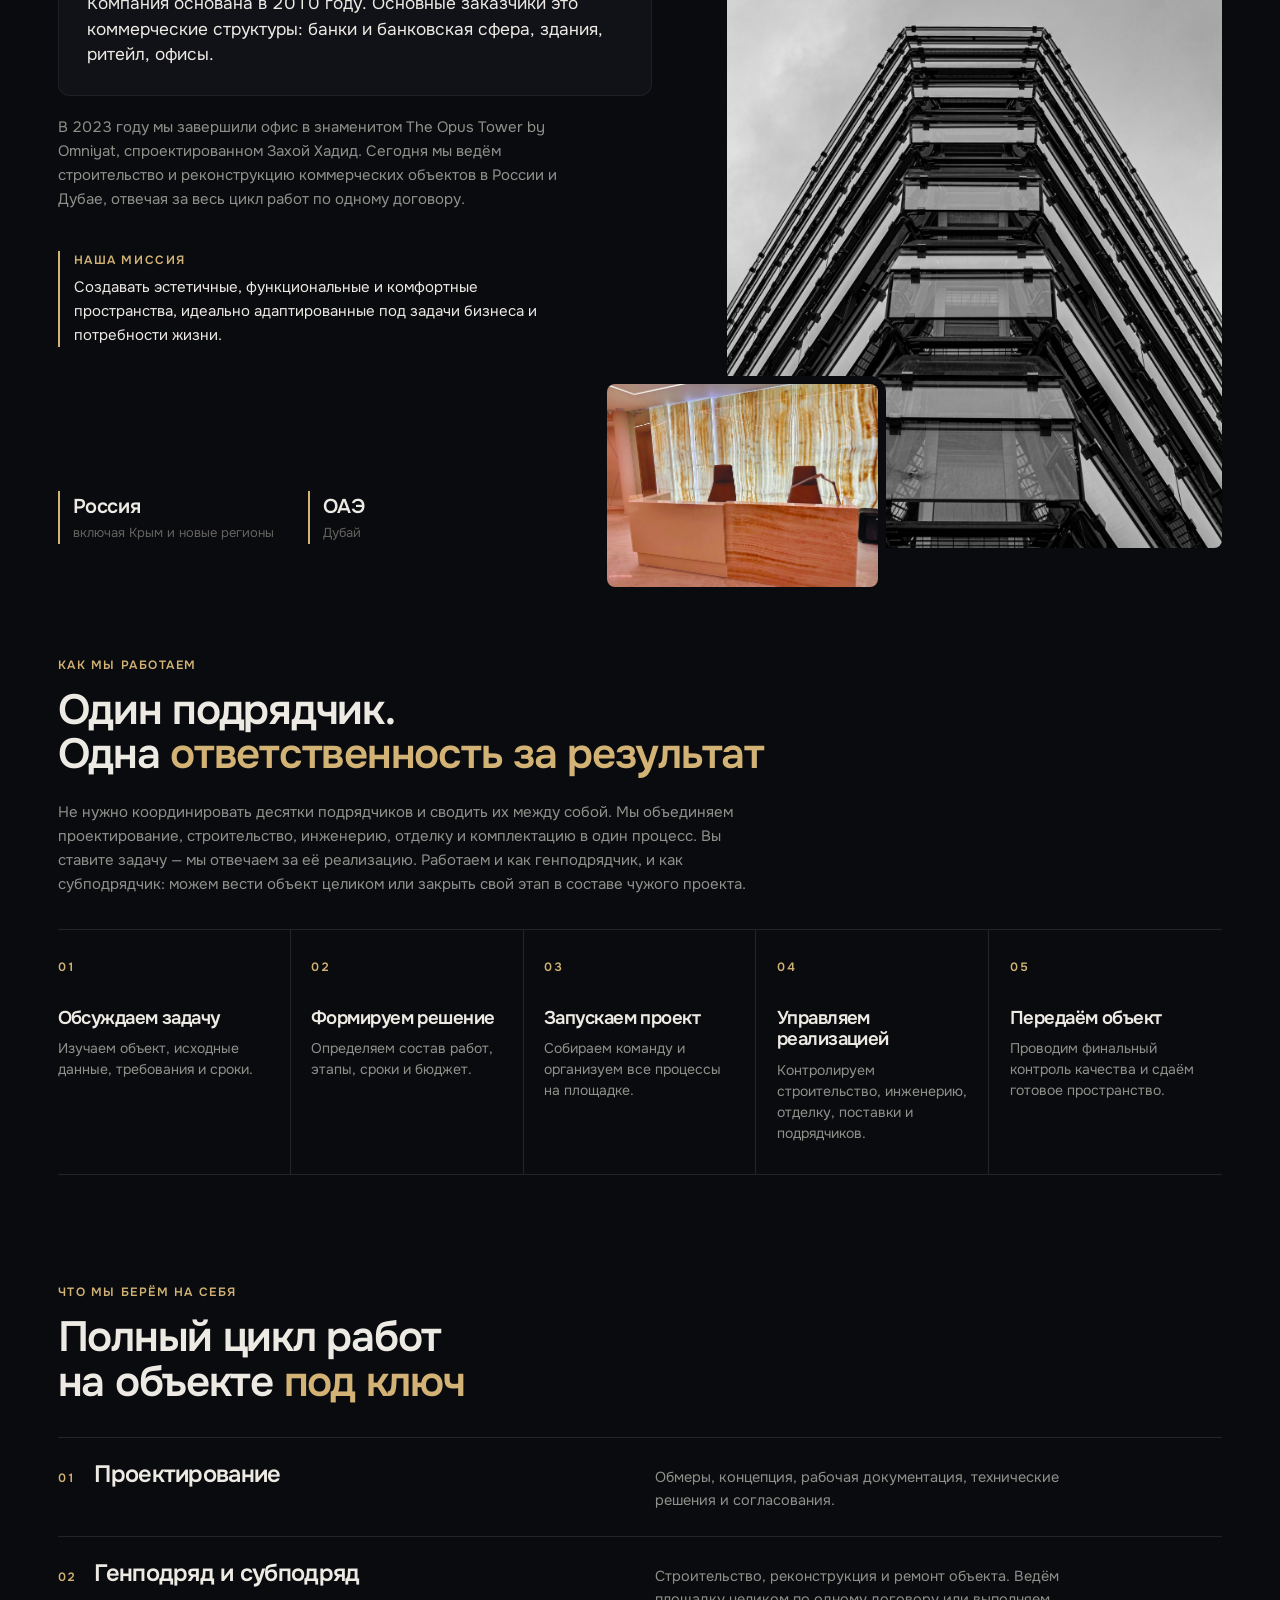
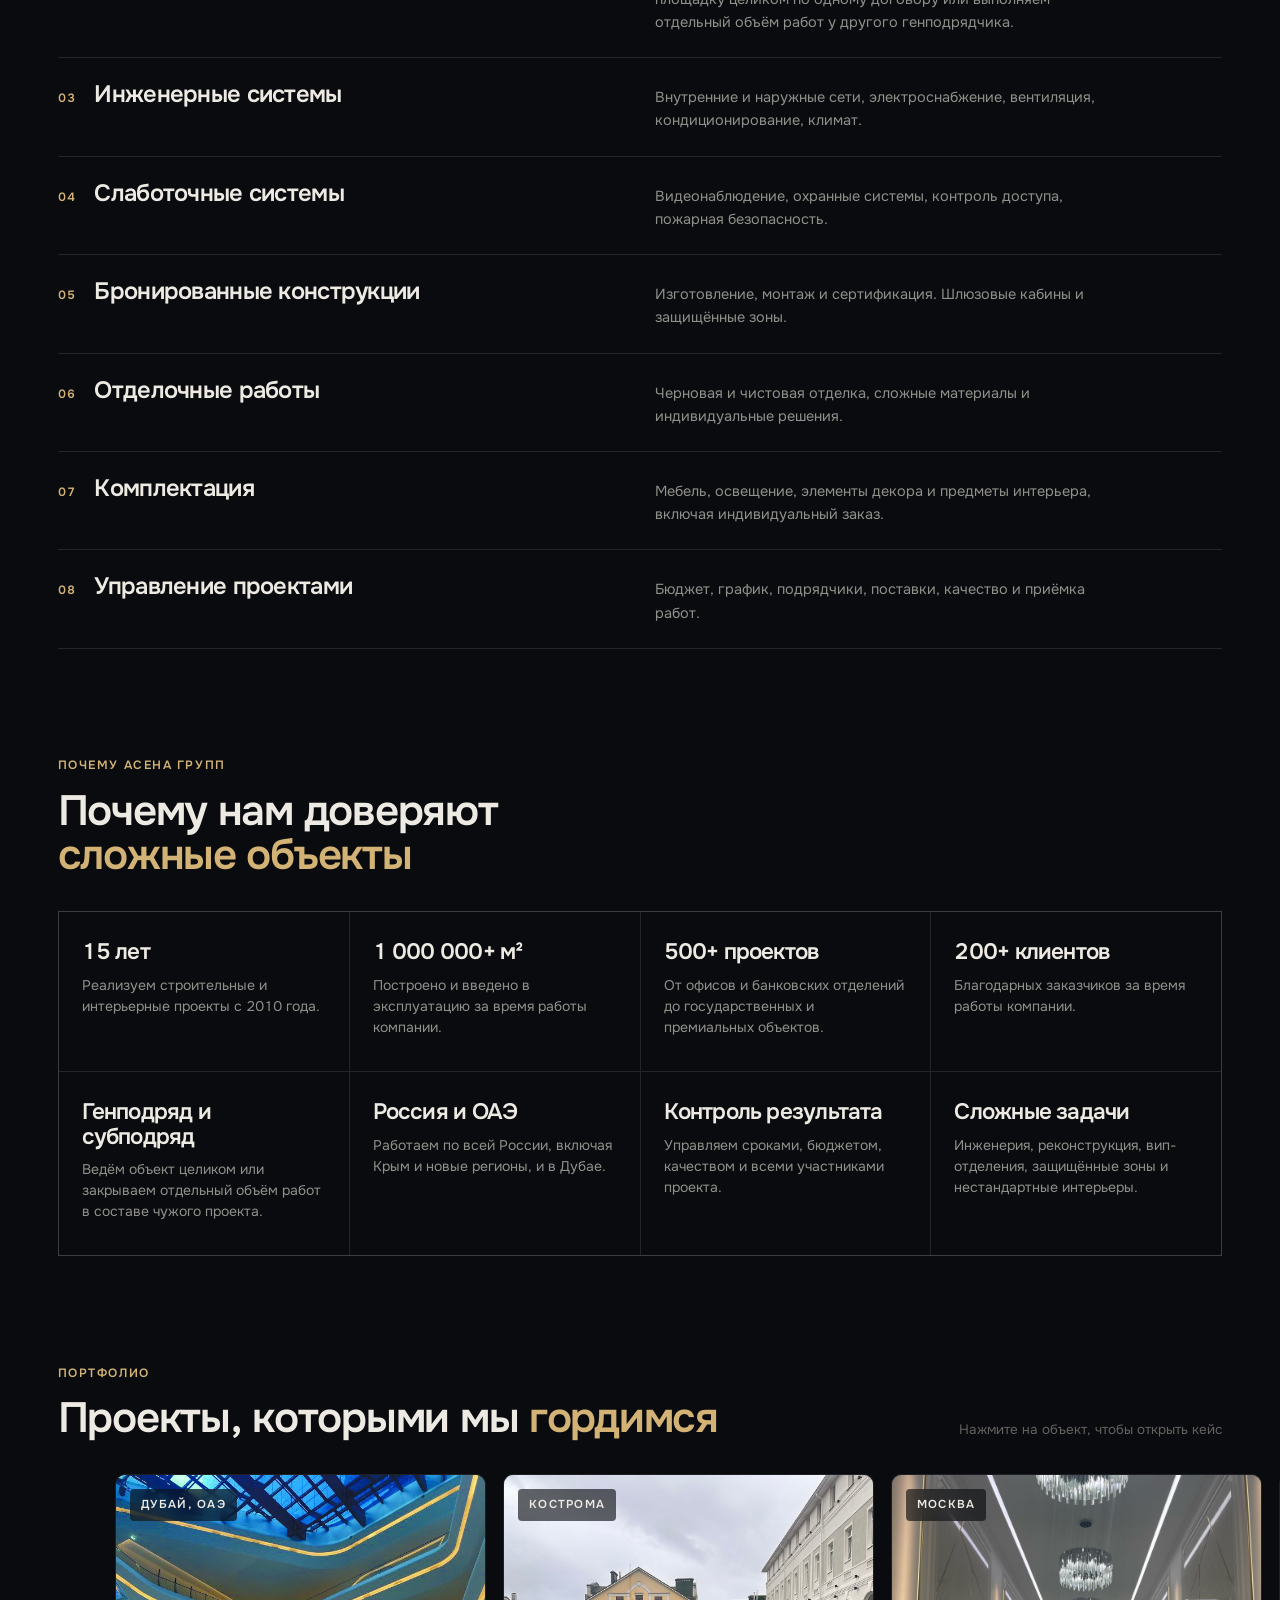
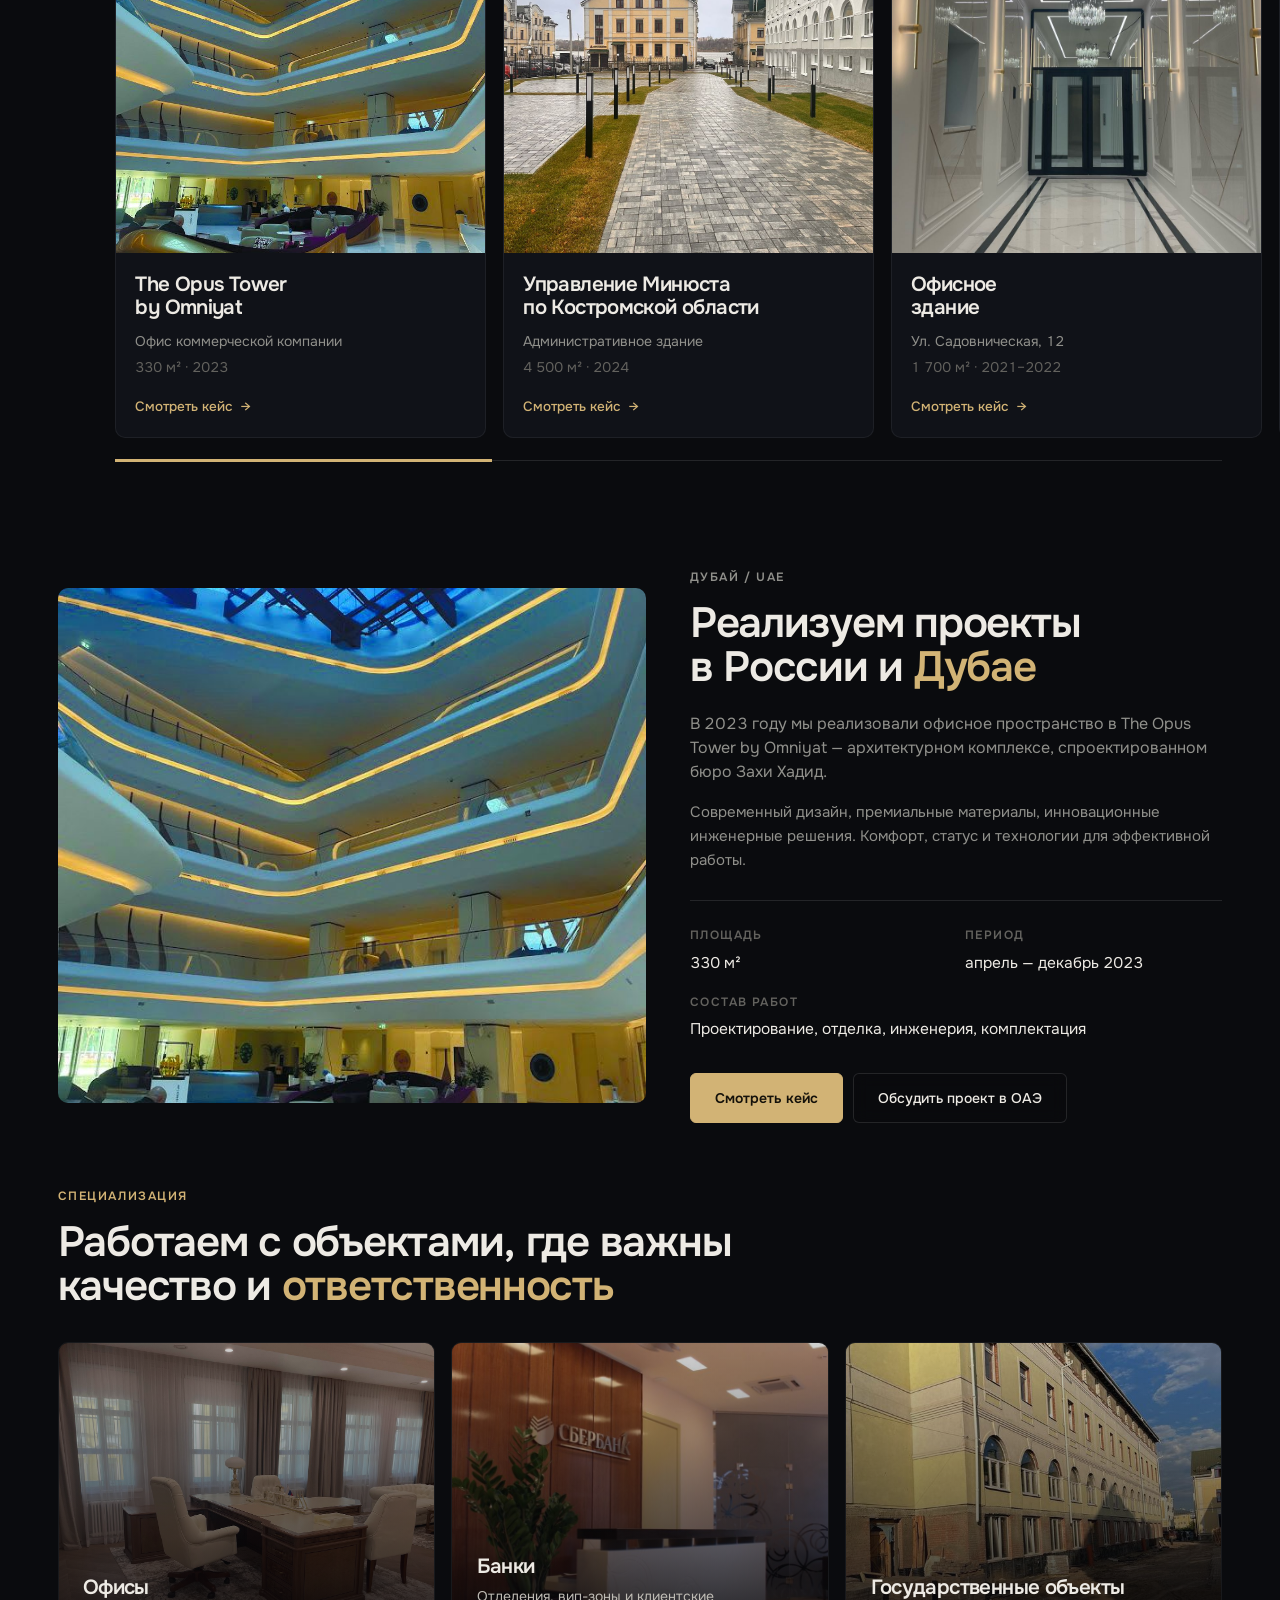
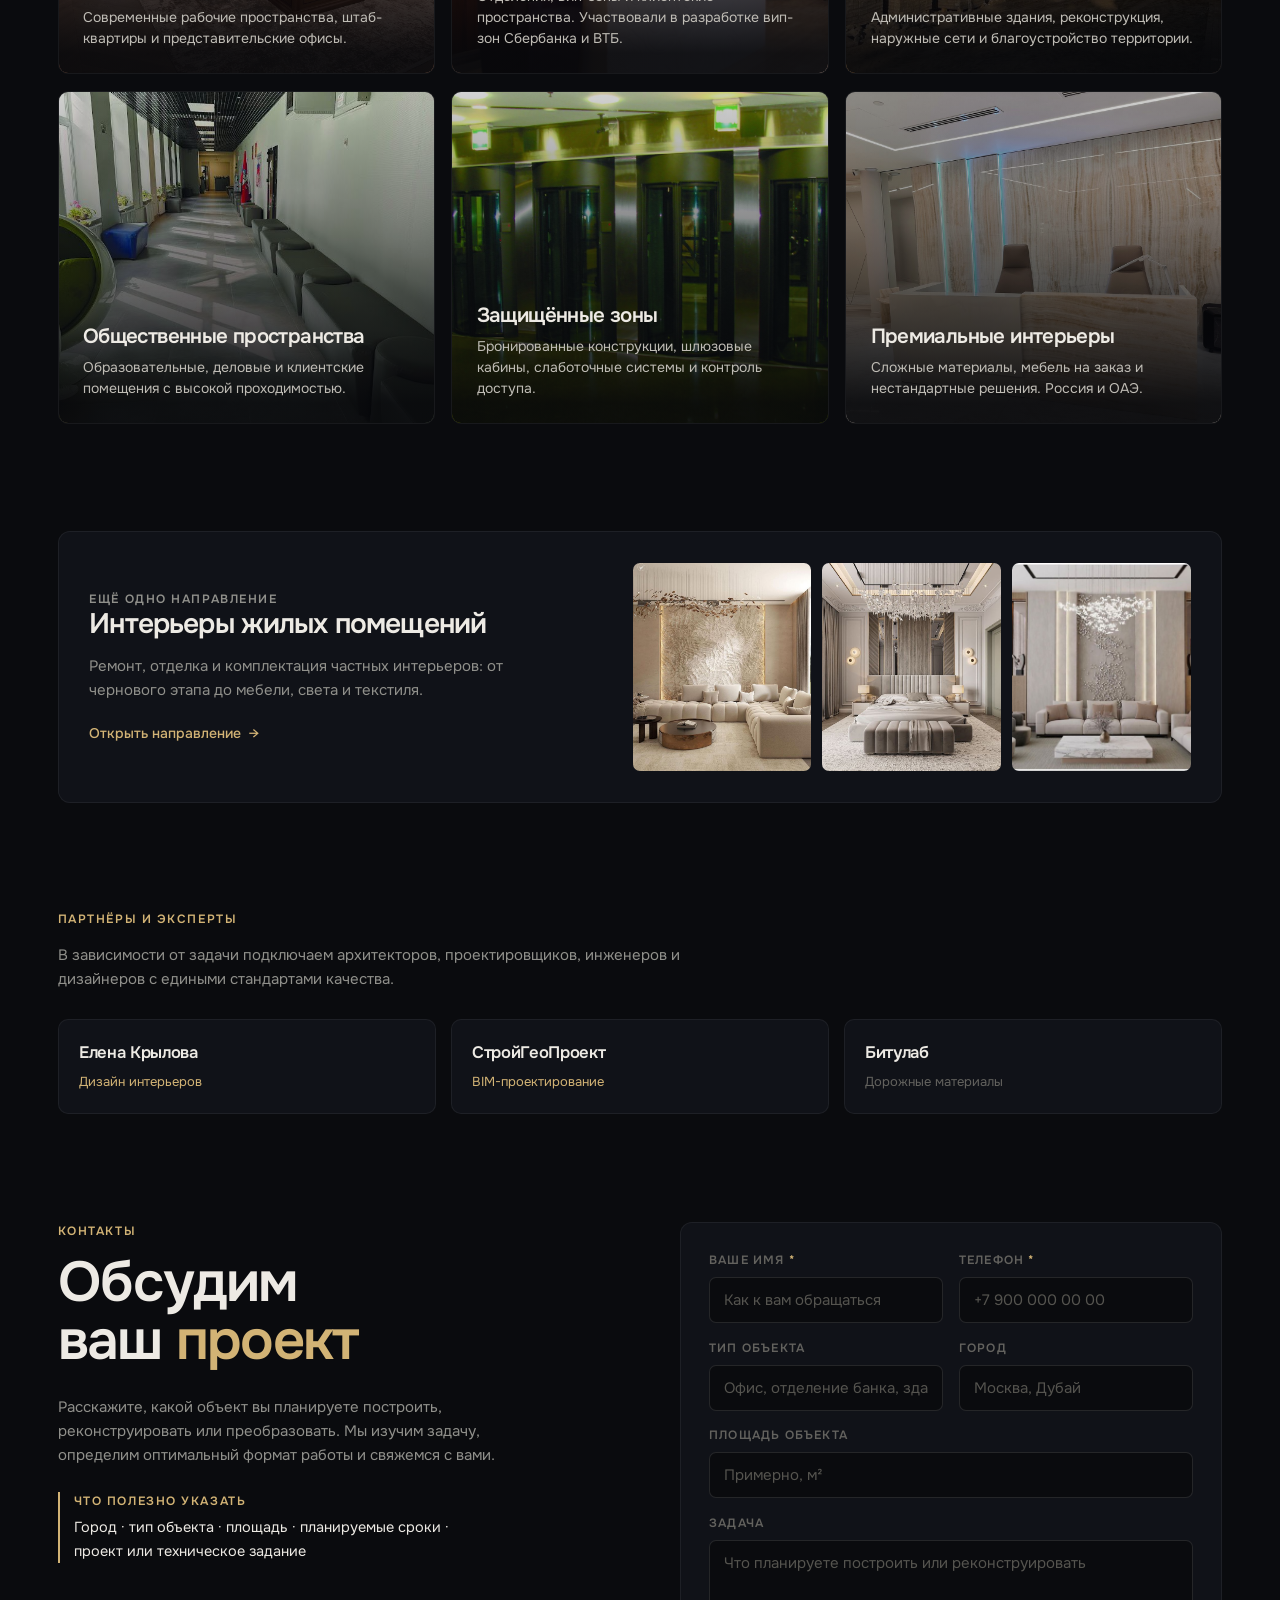
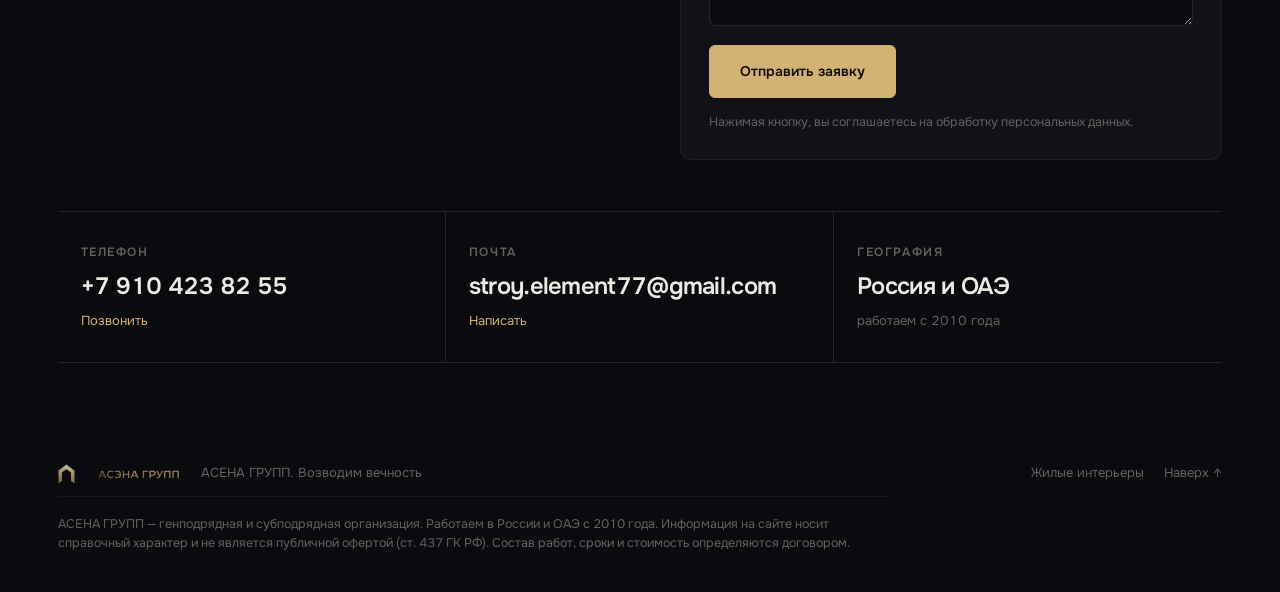
==== commit 889f43a4: "Переименование в АСЕНА, маски в форме заявки, отступ телефона Заказчик попросил писать название чере" ====
--- a/index.html
+++ b/index.html
@@ -3,10 +3,10 @@
 <head>
 <meta charset="utf-8">
 <meta name="viewport" content="width=device-width, initial-scale=1">
-<title>АСЭНА ГРУПП. Строительство коммерческой недвижимости под ключ</title>
-<meta name="description" content="АСЭНА ГРУПП: генподрядная и субподрядная организация. Строительство, реконструкция и отделка коммерческой недвижимости под ключ. 15 лет, 1 000 000+ м², 500+ проектов. Россия и ОАЭ.">
+<title>АСЕНА ГРУПП. Строительство коммерческой недвижимости под ключ</title>
+<meta name="description" content="АСЕНА ГРУПП: генподрядная и субподрядная организация. Строительство, реконструкция и отделка коммерческой недвижимости под ключ. 15 лет, 1 000 000+ м², 500+ проектов. Россия и ОАЭ.">
 <meta name="theme-color" content="#0A0B0E">
-<meta property="og:title" content="АСЭНА ГРУПП. Строим коммерческую недвижимость под ключ">
+<meta property="og:title" content="АСЕНА ГРУПП. Строим коммерческую недвижимость под ключ">
 <meta property="og:description" content="Генподряд и субподряд, строительство, реконструкция и отделка коммерческих объектов. 15 лет, 500+ проектов, Россия и ОАЭ.">
 <meta property="og:image" content="assets/img/hero-opus.jpg">
 <meta property="og:type" content="website">
@@ -15,7 +15,7 @@
 <link rel="preconnect" href="https://fonts.gstatic.com" crossorigin>
 <link href="https://fonts.googleapis.com/css2?family=Onest:wght@300;400;500;600;700&display=swap" rel="stylesheet">
 <!-- ?v= в конце пути сбрасывает кэш браузера: после правки css или js увеличить номер -->
-<link rel="stylesheet" href="assets/css/style.css?v=7">
+<link rel="stylesheet" href="assets/css/style.css?v=8">
 </head>
 <body>
 
@@ -36,8 +36,8 @@
      Кнопка «Обсудить проект» видна всегда, на любом экране и на любой высоте
      прокрутки: это главный путь к заявке -->
 <header class="hdr" id="hdr">
-  <a class="hdr__logo" href="#top" aria-label="АСЭНА ГРУПП, на главную">
-    <img src="assets/img/logo.png" alt="АСЭНА ГРУПП">
+  <a class="hdr__logo" href="#top" aria-label="АСЕНА ГРУПП, на главную">
+    <img src="assets/img/logo.png" alt="АСЕНА ГРУПП">
   </a>
   <nav class="hdr__nav" id="nav">
     <a href="#about">О компании</a>
@@ -251,7 +251,7 @@
      Сюда же собраны все цифры, поэтому отдельного блока с цифрами больше нет -->
 <section class="sect why" id="why">
   <div class="sect__head">
-    <p class="tag">Почему АСЭНА ГРУПП</p>
+    <p class="tag">Почему АСЕНА ГРУПП</p>
     <h2 class="h2">Почему нам доверяют<br><span class="accent">сложные объекты</span></h2>
   </div>
 
@@ -484,7 +484,7 @@
 </section>
 
 <!-- ========== ПАРТНЁРЫ ==========
-     Блок намеренно уменьшен: главная страница продаёт АСЭНА ГРУПП,
+     Блок намеренно уменьшен: главная страница продаёт АСЕНА ГРУПП,
      а не партнёров -->
 <section class="sect partners" id="partners">
   <p class="tag">Партнёры и эксперты</p>
@@ -518,13 +518,13 @@
       <input type="hidden" name="source" value="Блок контактов">
       <div class="lead__row">
         <label class="fld"><span>Ваше имя <i>*</i></span><input type="text" name="name" required autocomplete="name" placeholder="Как к вам обращаться"></label>
-        <label class="fld"><span>Телефон <i>*</i></span><input type="tel" name="phone" required autocomplete="tel" placeholder="+7 900 000 00 00"></label>
+        <label class="fld"><span>Телефон <i>*</i></span><input type="tel" name="phone" required autocomplete="tel" inputmode="tel" placeholder="+7 900 000 00 00"></label>
       </div>
       <div class="lead__row">
         <label class="fld"><span>Тип объекта</span><input type="text" name="kind" placeholder="Офис, отделение банка, здание"></label>
         <label class="fld"><span>Город</span><input type="text" name="city" placeholder="Москва, Дубай"></label>
       </div>
-      <label class="fld"><span>Площадь объекта</span><input type="text" name="area" placeholder="Примерно, м²"></label>
+      <label class="fld"><span>Площадь объекта</span><input type="text" name="area" inputmode="numeric" placeholder="Примерно, м²"></label>
       <label class="fld"><span>Задача</span><textarea name="task" rows="3" placeholder="Что планируете построить или реконструировать"></textarea></label>
       <button class="btn btn--solid lead__send" type="submit">Отправить заявку</button>
       <p class="lead__legal">Нажимая кнопку, вы соглашаетесь на обработку персональных данных.</p>
@@ -555,12 +555,12 @@
 
 <footer class="ftr">
   <div class="ftr__top">
-    <img class="ftr__logo" src="assets/img/logo.png" alt="АСЭНА ГРУПП">
-    <p>АСЭНА ГРУПП. Возводим вечность</p>
+    <img class="ftr__logo" src="assets/img/logo.png" alt="АСЕНА ГРУПП">
+    <p>АСЕНА ГРУПП. Возводим вечность</p>
     <a class="ftr__resid" href="residential.html">Жилые интерьеры</a>
     <a href="#top">Наверх ↑</a>
   </div>
-  <p class="ftr__legal">АСЭНА ГРУПП — генподрядная и субподрядная организация. Работаем в России и ОАЭ с 2010 года. Информация на сайте носит справочный характер и не является публичной офертой (ст. 437 ГК РФ). Состав работ, сроки и стоимость определяются договором.</p>
+  <p class="ftr__legal">АСЕНА ГРУПП — генподрядная и субподрядная организация. Работаем в России и ОАЭ с 2010 года. Информация на сайте носит справочный характер и не является публичной офертой (ст. 437 ГК РФ). Состав работ, сроки и стоимость определяются договором.</p>
 </footer>
 
 <!-- ========== ОКНО КЕЙСА ==========
@@ -591,7 +591,7 @@
       <form class="lead" id="leadFormModal" novalidate>
         <input type="hidden" name="source" value="Модальное окно">
         <label class="fld"><span>Ваше имя <i>*</i></span><input type="text" name="name" required autocomplete="name" placeholder="Как к вам обращаться"></label>
-        <label class="fld"><span>Телефон <i>*</i></span><input type="tel" name="phone" required autocomplete="tel" placeholder="+7 900 000 00 00"></label>
+        <label class="fld"><span>Телефон <i>*</i></span><input type="tel" name="phone" required autocomplete="tel" inputmode="tel" placeholder="+7 900 000 00 00"></label>
         <label class="fld"><span>Задача</span><textarea name="task" rows="3" placeholder="Тип объекта, город, площадь, сроки"></textarea></label>
         <button class="btn btn--solid lead__send" type="submit">Отправить заявку</button>
         <p class="lead__legal">Нажимая кнопку, вы соглашаетесь на обработку персональных данных.</p>
@@ -789,6 +789,6 @@
   </div>
 </template>
 
-<script src="assets/js/main.js?v=7"></script>
+<script src="assets/js/main.js?v=8"></script>
 </body>
 </html>
--- a/assets/css/style.css
+++ b/assets/css/style.css
@@ -1,5 +1,5 @@
 /* ============================================================
-   АСЭНА ГРУПП — лендинг
+   АСЕНА ГРУПП — лендинг
    Один шрифт (Onest), плотный вертикальный ритм.
    ============================================================ */
 
@@ -847,6 +847,11 @@
 .fld textarea:focus{ outline:none; border-color:var(--gold); }
 .fld.is-bad input,
 .fld.is-bad textarea{ border-color:#B4564C; }
+/* подпись об ошибке: перебиваем прописные буквы от .fld > span */
+.fld > span.fld__err{
+  font-size:12.5px; font-weight:400; letter-spacing:0;
+  text-transform:none; color:#D08076;
+}
 
 .lead__send{ margin-top:4px; align-self:flex-start; padding:14px 30px; }
 .lead__legal{ margin:0; font-size:12.5px; color:var(--txt-dim-2); line-height:1.45; }
@@ -869,7 +874,8 @@
   border-right:1px solid var(--line);
   transition:background .3s var(--ease);
 }
-.cnt:first-child{ padding-left:0; }
+/* у первой ячейки такой же боковой отступ, как у остальных:
+   иначе телефон прижимается к вертикальной линии сетки */
 .cnt:last-child{ border-right:none; }
 .cnt__k{ font-size:12px; font-weight:600; letter-spacing:.13em; text-transform:uppercase; color:var(--txt-dim-2); }
 .cnt__v{ font-size:clamp(19px,1.85vw,28px); font-weight:600; letter-spacing:-.03em; line-height:1.2; word-break:break-word; }
